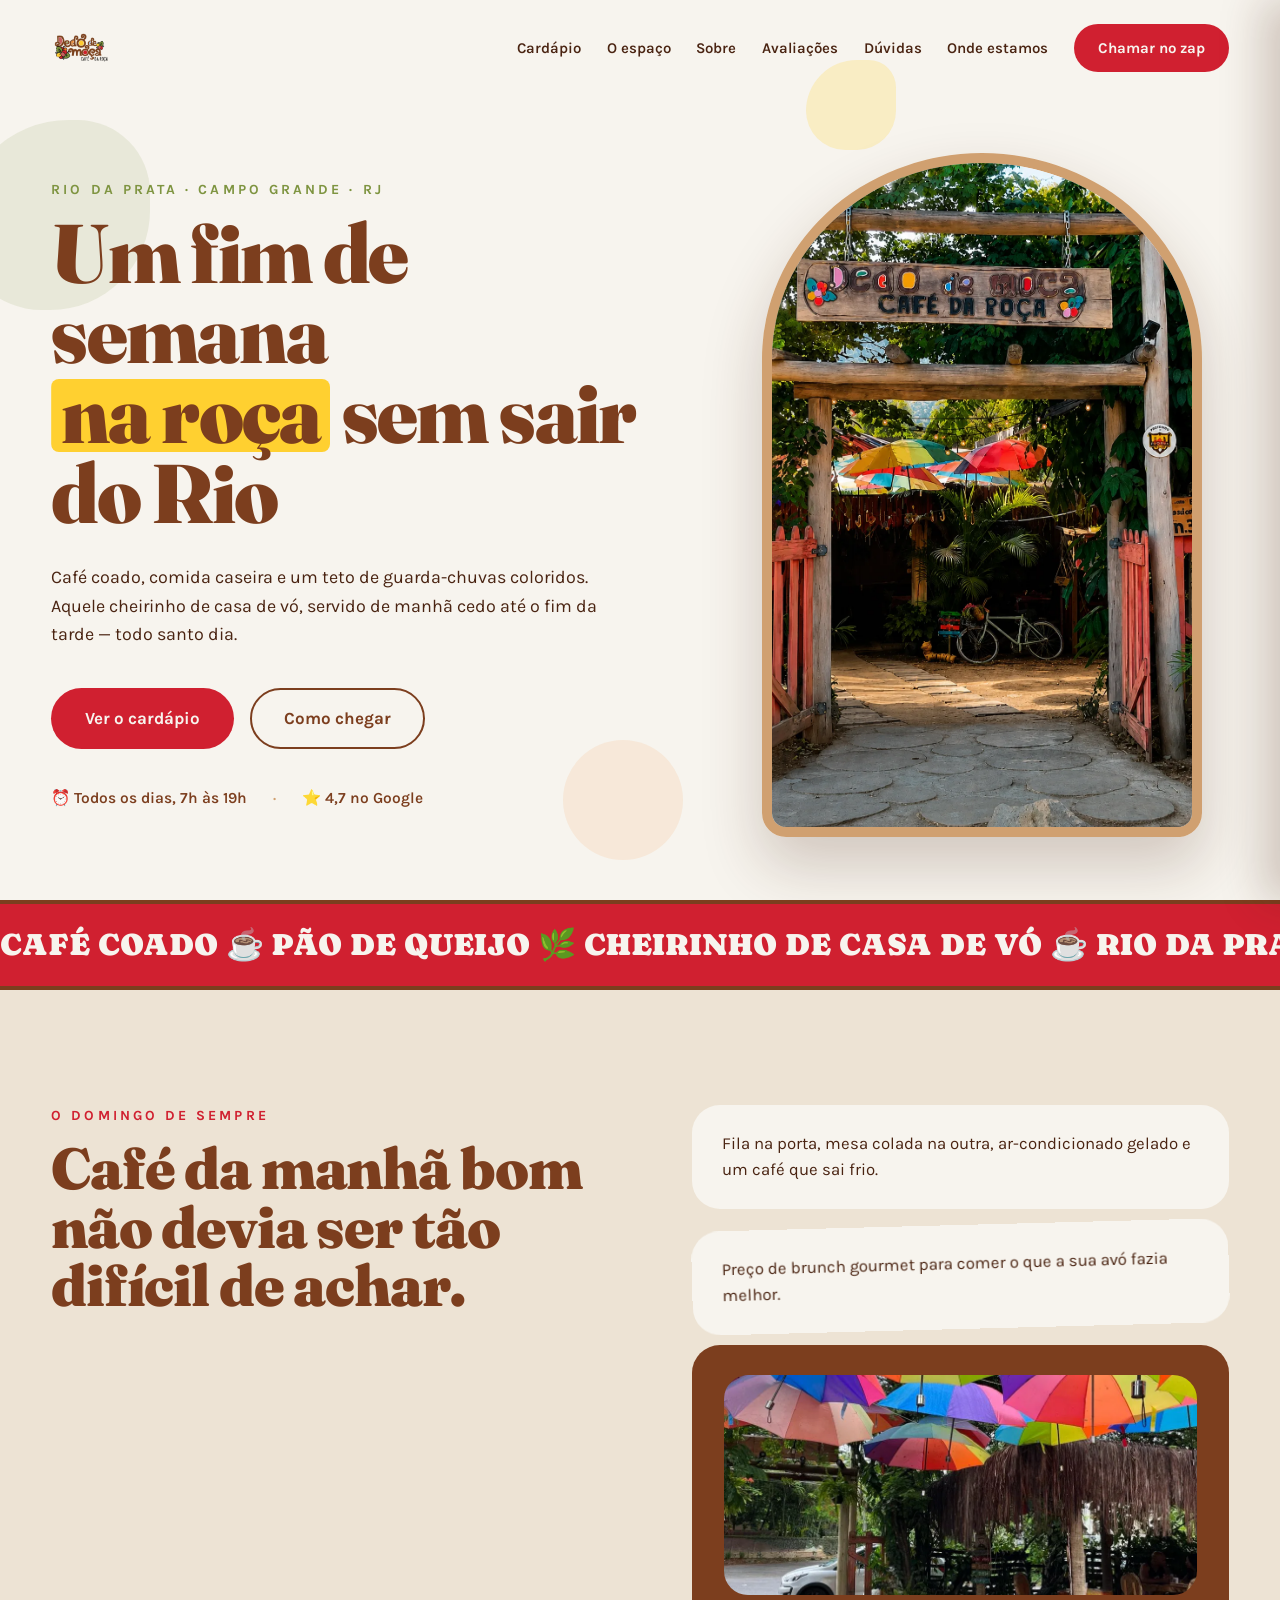
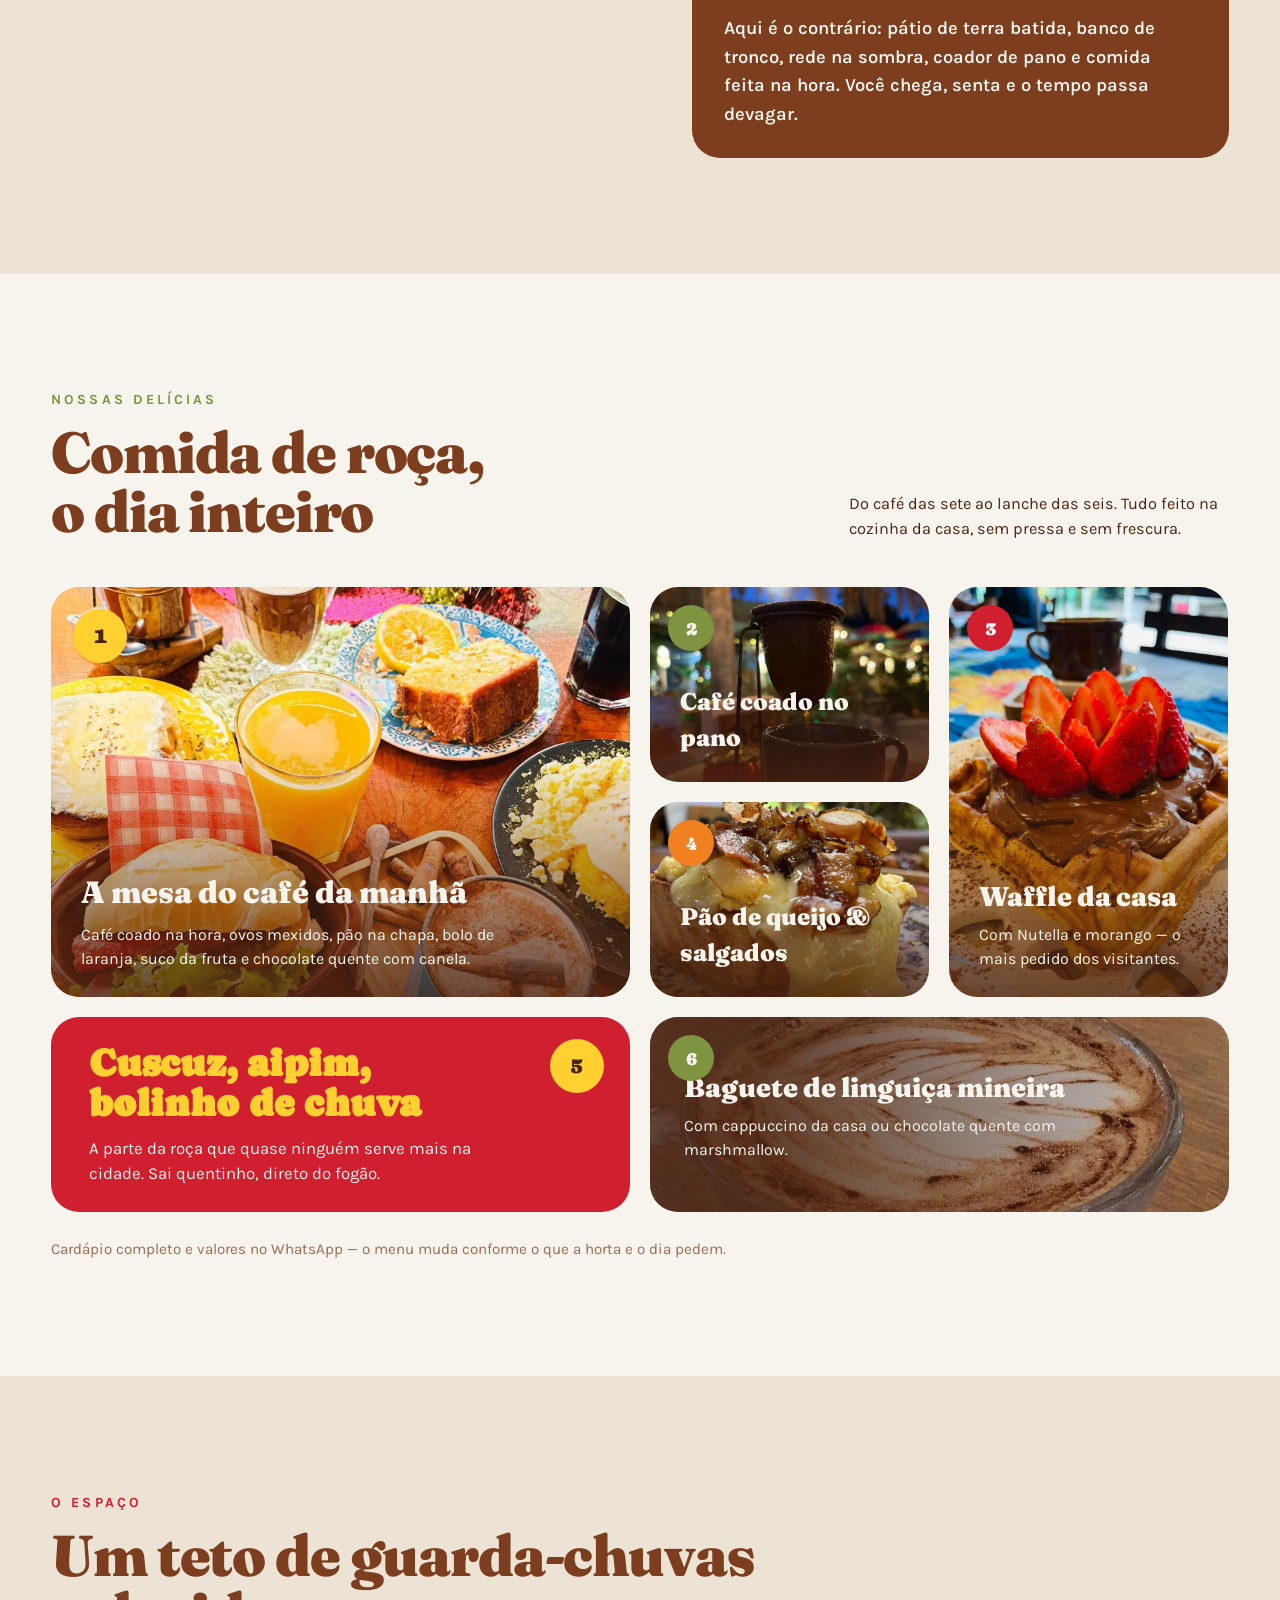
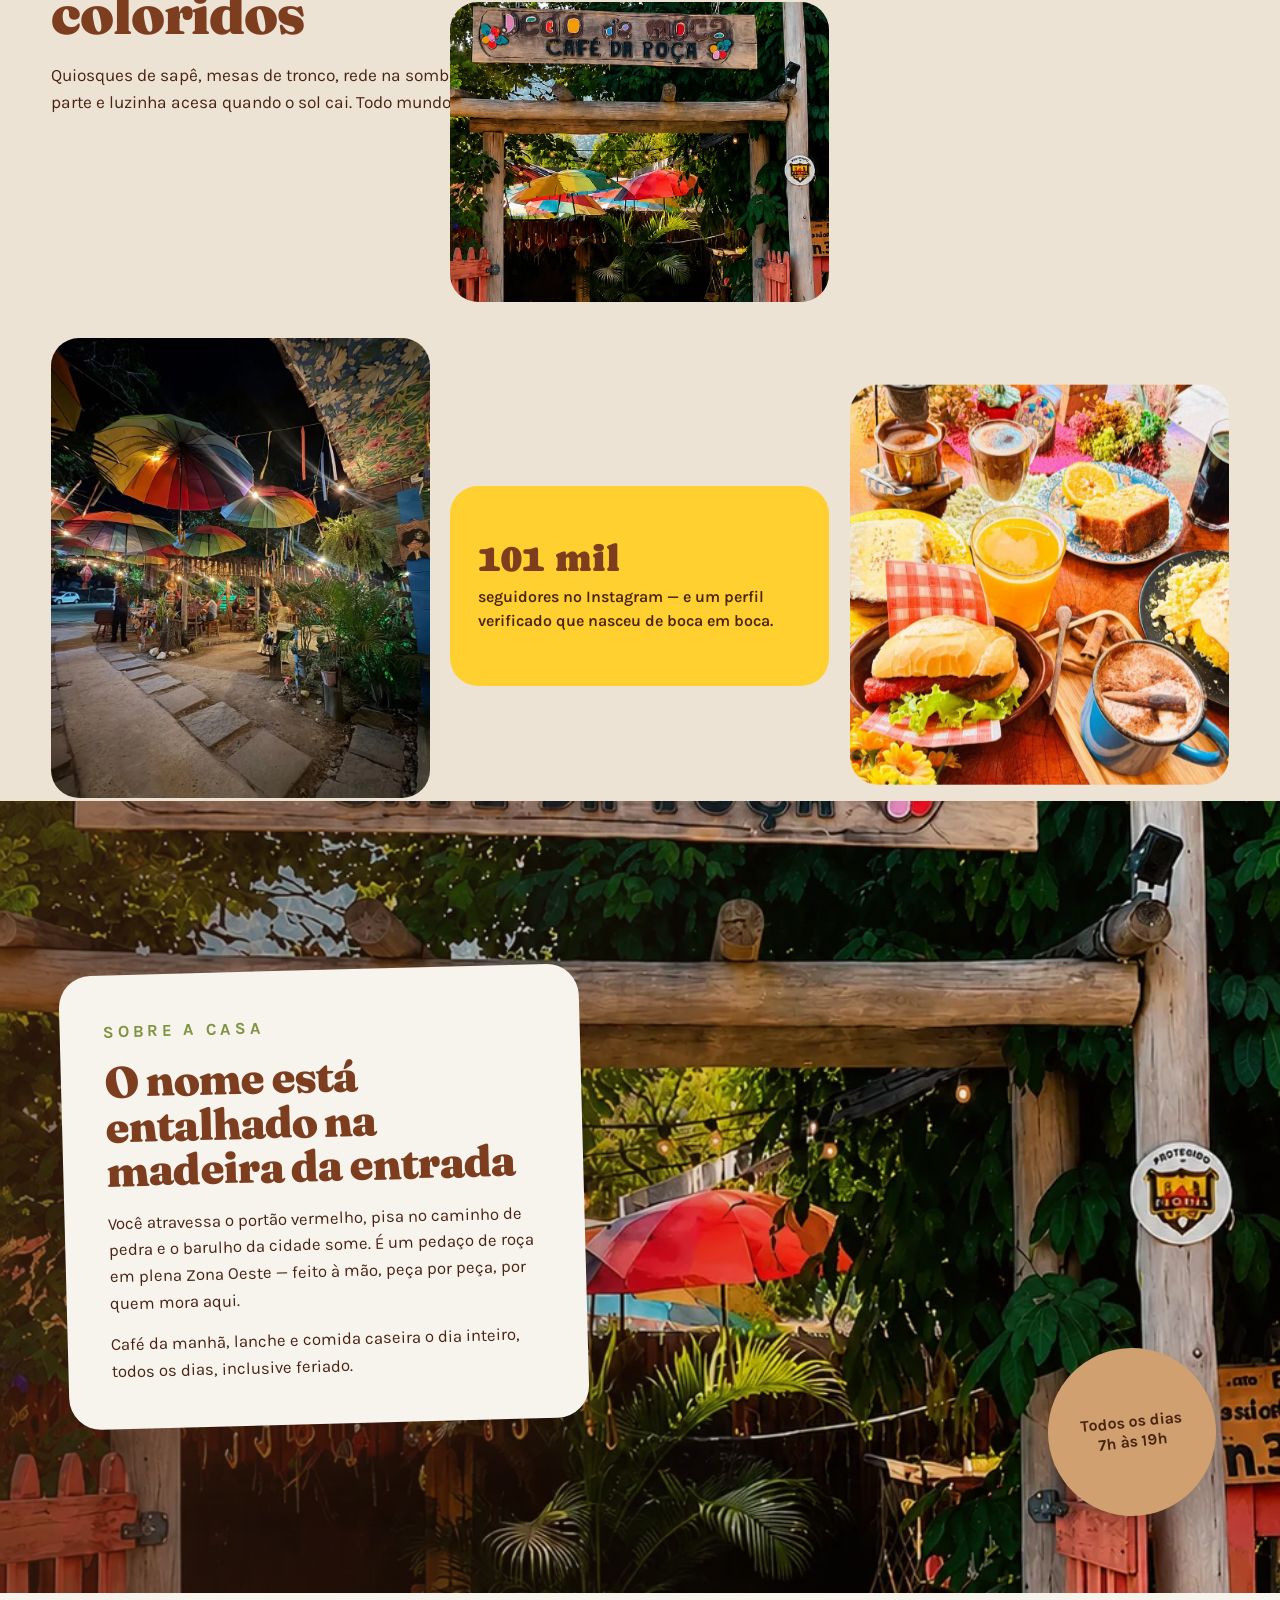
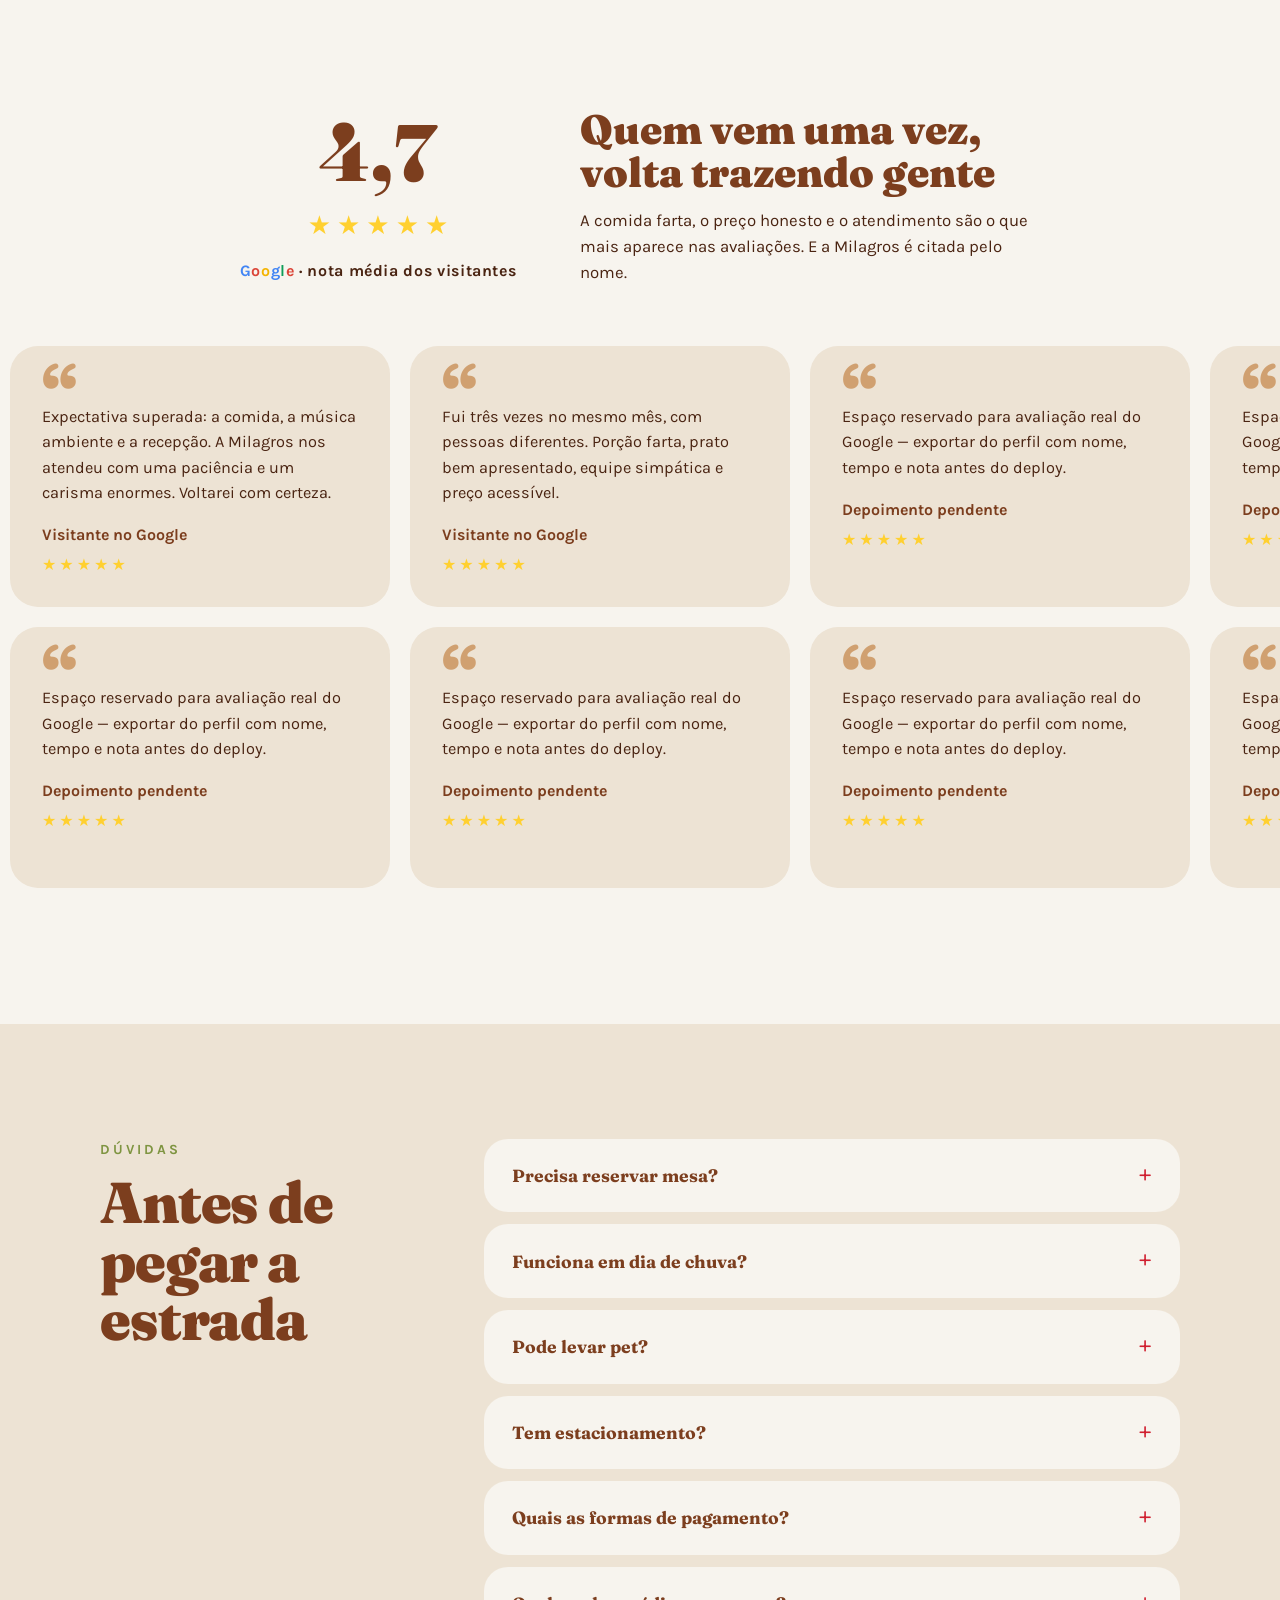
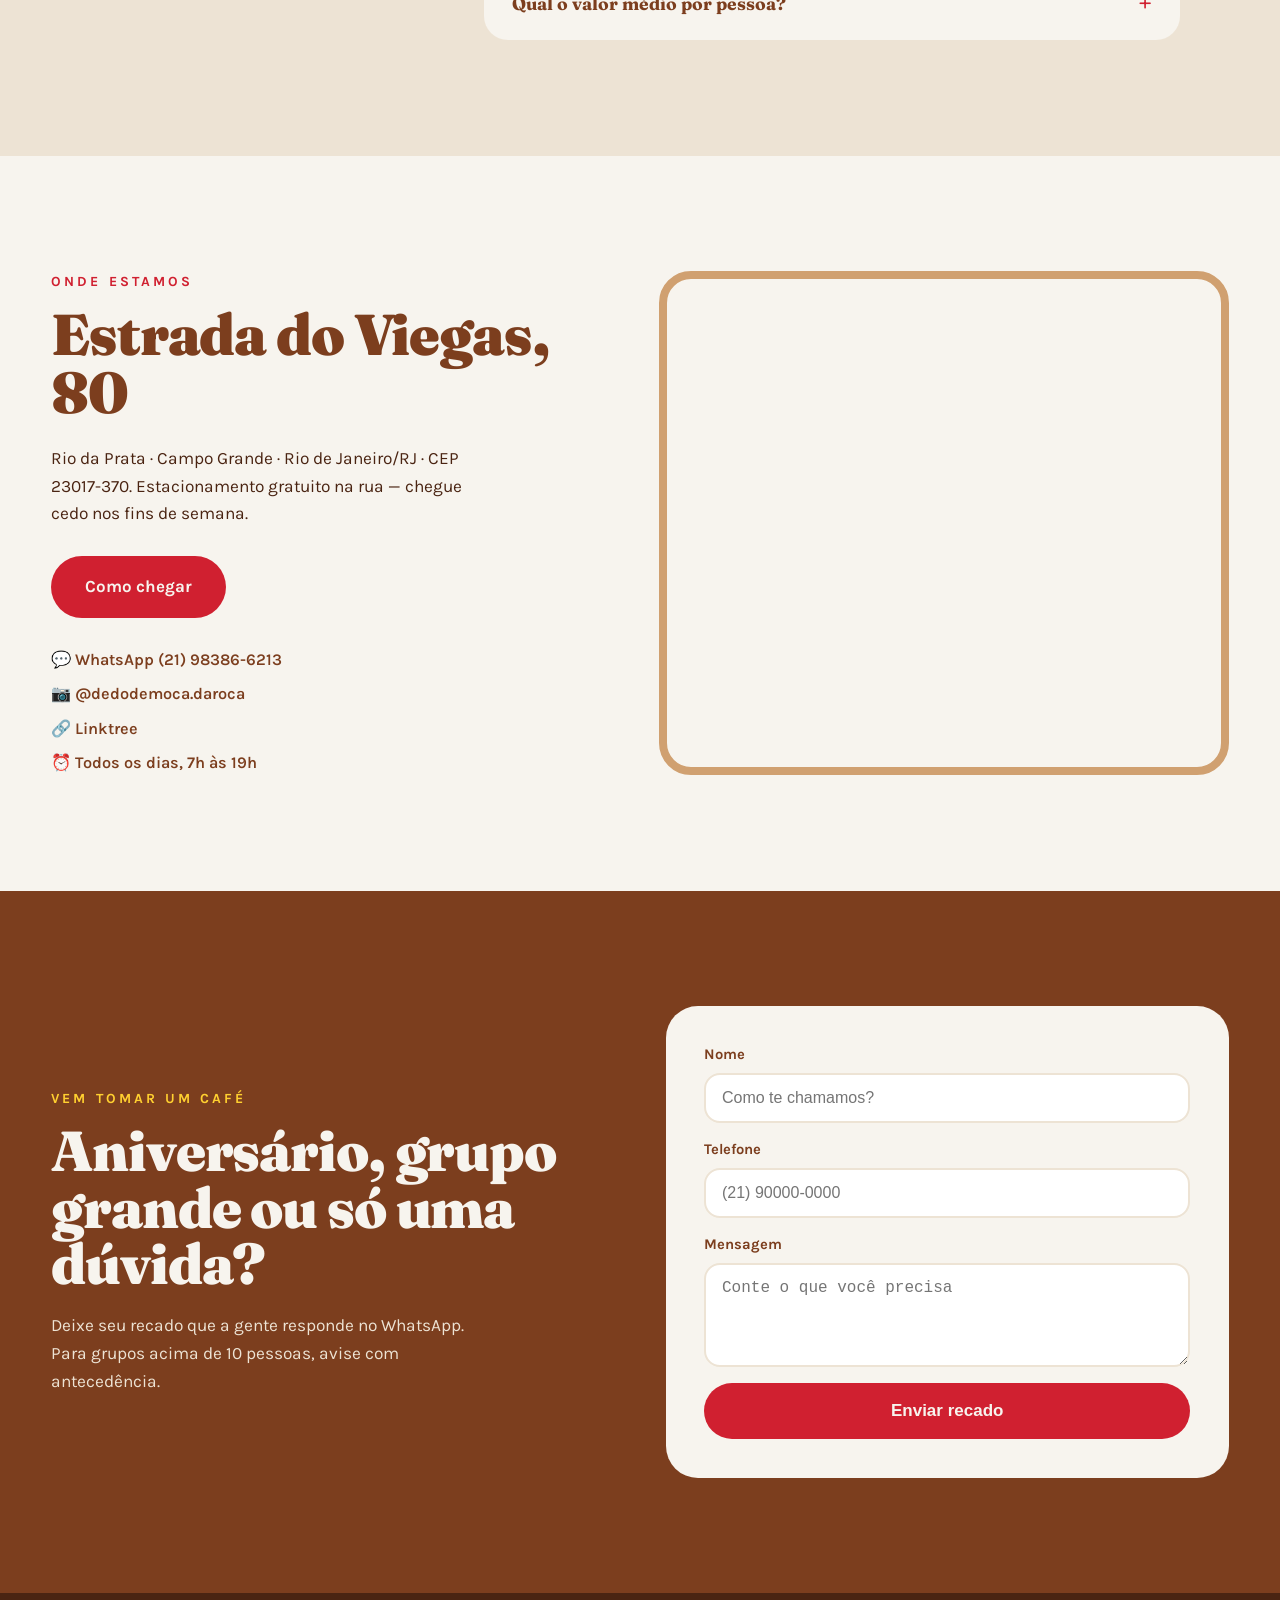
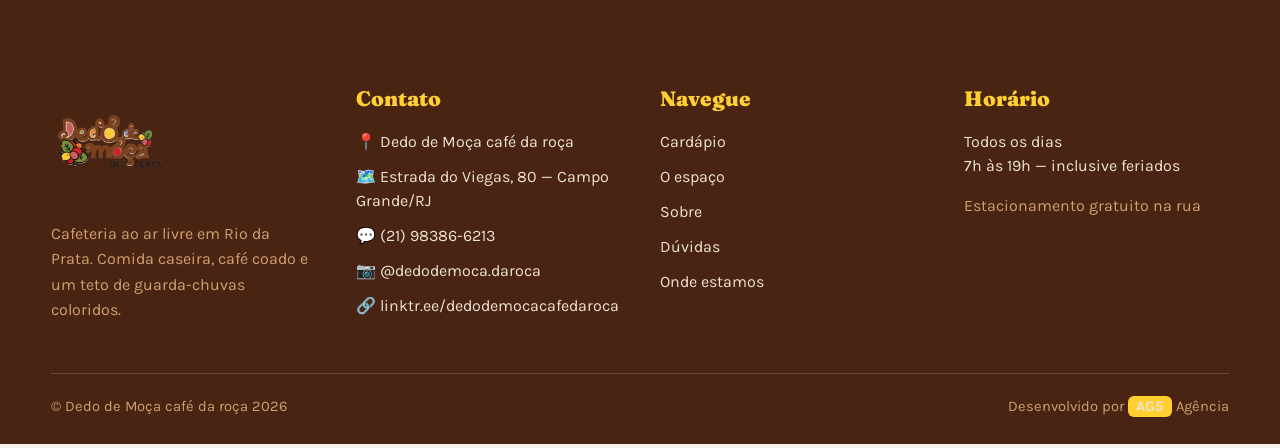
==== index.html @ dd312ced "Ajustar Hero, menu mobile, Dor e Solucao, Cardapio e corrigir nomes de assets - Hero: melhor aprovei" ====
<!DOCTYPE html>
<html lang="pt-BR">
<head>
<meta charset="utf-8" />
<meta name="viewport" content="width=device-width, initial-scale=1" />
<title>Dedo de Moça Café da Roça — Cafeteria ao ar livre em Campo Grande, RJ</title>
<meta name="description" content="Café coado, comida caseira e um teto de guarda-chuvas coloridos em Rio da Prata, Campo Grande/RJ. Todos os dias das 7h às 19h." />
<link rel="icon" href="assets/favicon-dedo-de-moca.ico" />
<link rel="preconnect" href="https://fonts.googleapis.com" />
<link rel="preconnect" href="https://fonts.gstatic.com" crossorigin />
<link href="https://fonts.googleapis.com/css2?family=Fraunces:opsz,wght@9..144,600;9..144,900&family=Karla:wght@400;600;700&family=Caprasimo&display=swap" rel="stylesheet" />
<link rel="stylesheet" href="style.css" />
</head>
<body>

<header class="nav" id="nav">
  <a class="nav__logo" href="#inicio"><img src="assets/logo-dedo-de-moca-desktop.webp" alt="Dedo de Moça Café da Roça" id="navLogo" /></a>
  <nav class="nav__right">
    <div class="nav__links" id="navLinks">
      <a href="#cardapio">Cardápio</a>
      <a href="#espaco">O espaço</a>
      <a href="#sobre">Sobre</a>
      <a href="#avaliacoes">Avaliações</a>
      <a href="#faq">Dúvidas</a>
      <a href="#localizacao">Onde estamos</a>
    </div>
    <a class="btn btn--primary btn--sm" href="https://wa.me/5521983866213" target="_blank" rel="noopener">Chamar no zap</a>
    <button class="burger" id="burger" type="button" aria-label="Abrir menu" aria-expanded="false" aria-controls="mobileMenu"><span></span></button>
  </nav>
</header>

<!-- HERO -->
<section class="hero" id="inicio">
  <span class="confete confete--1"></span>
  <span class="confete confete--2"></span>
  <span class="confete confete--3"></span>
  <div class="hero__inner">
    <div class="hero__text">
      <p class="kicker kicker--verde">Rio da Prata · Campo Grande · RJ</p>
      <h1 class="hero__title">
        <span class="line-wrap"><span class="line">Um fim de semana</span></span>
        <span class="line-wrap"><span class="line"><span class="mask-word"><span class="mask-word__bg"></span><span class="mask-word__txt">na roça</span></span> sem sair do Rio</span></span>
      </h1>
      <p class="hero__sub">Café coado, comida caseira e um teto de guarda-chuvas coloridos. Aquele cheirinho de casa de vó, servido de manhã cedo até o fim da tarde — todo santo dia.</p>
      <div class="hero__cta">
        <a class="btn btn--primary" href="#cardapio">Ver o cardápio</a>
        <a class="btn btn--ghost" href="https://www.google.com/maps/dir/?api=1&amp;destination=Estrada+do+Viegas,+80+-+Rio+da+Prata,+Campo+Grande+-+RJ,+23017-370" target="_blank" rel="noopener">Como chegar</a>
      </div>
      <div class="hero__facts">
        <span>⏰ Todos os dias, 7h às 19h</span><span class="dot">·</span><span>⭐ 4,7 no Google</span>
      </div>
    </div>
    <div class="hero__media-wrap">
      <div class="hero__media" id="heroMedia">
        <!-- Substituir pelo vídeo oficial quando disponível:
        <video src="assets/dedo-de-moca-tour-espaco-video-vertical.mp4" poster="assets/dedo-de-moca-portal-entrada-placa-madeira.webp" autoplay muted loop playsinline preload="metadata"></video> -->
        <img src="assets/dedo-de-moca-portal-entrada-placa-madeira.webp" alt="Portal de entrada do Dedo de Moça Café da Roça" />
      </div>
    </div>
  </div>
</section>

<!-- MARQUEE DE PALAVRAS -->
<div class="wordbar">
  <div class="wordbar__track">
    <span>CAFÉ COADO ☕ PÃO DE QUEIJO 🌿 CHEIRINHO DE CASA DE VÓ ☕ RIO DA PRATA 🌿 CAMPO GRANDE ☕ TODOS OS DIAS 7h–19h 🌿&nbsp;</span>
    <span>CAFÉ COADO ☕ PÃO DE QUEIJO 🌿 CHEIRINHO DE CASA DE VÓ ☕ RIO DA PRATA 🌿 CAMPO GRANDE ☕ TODOS OS DIAS 7h–19h 🌿&nbsp;</span>
  </div>
</div>

<!-- DOR E SOLUÇÃO -->
<section class="dor">
  <div class="dor__inner">
    <div class="dor__head">
      <p class="kicker kicker--vermelho">O domingo de sempre</p>
      <h2 class="h2" data-reveal>Café da manhã bom não devia ser tão difícil de achar.</h2>
    </div>
    <div class="dor__cards">
      <div class="dor__card" data-reveal>Fila na porta, mesa colada na outra, ar-condicionado gelado e um café que sai frio.</div>
      <div class="dor__card dor__card--tilt" data-reveal>Preço de brunch gourmet para comer o que a sua avó fazia melhor.</div>
      <div class="dor__card dor__card--solid" data-reveal>
        <img class="dor__img" src="assets/dedo-de-moca-guarda-chuvas-coloridos-rua.webp" alt="Pátio do Dedo de Moça Café da Roça com guarda-chuvas coloridos suspensos" width="600" height="220" loading="lazy" />
        Aqui é o contrário: pátio de terra batida, banco de tronco, rede na sombra, coador de pano e comida feita na hora. Você chega, senta e o tempo passa devagar.
      </div>
    </div>
  </div>
</section>

<!-- CARDÁPIO / BENTO -->
<section class="cardapio" id="cardapio">
  <div class="wrap">
    <div class="sec-head">
      <div>
        <p class="kicker kicker--verde">Nossas delícias</p>
        <h2 class="h2">Comida de roça,<br />o dia inteiro</h2>
      </div>
      <p class="sec-head__p">Do café das sete ao lanche das seis. Tudo feito na cozinha da casa, sem pressa e sem frescura.</p>
    </div>

    <div class="bento">
      <article class="bento__card bento__card--a" data-reveal>
        <img src="assets/dedo-de-moca-mesa-completa-cafe-da-manha.webp" alt="Mesa de café da manhã com café coado, bolo e pão" />
        <span class="scrim"></span>
        <span class="selo selo--amarelo" data-selo>1</span>
        <div class="bento__body">
          <h3>A mesa do café da manhã</h3>
          <p>Café coado na hora, ovos mexidos, pão na chapa, bolo de laranja, suco da fruta e chocolate quente com canela.</p>
        </div>
      </article>

      <article class="bento__card bento__card--b" data-reveal>
        <img src="assets/dedo-de-moca-cafe-coado-coador-pano-noite.webp" alt="Café coado tradicional em coador de pano" loading="lazy" />
        <span class="scrim"></span>
        <span class="selo selo--verde selo--sm" data-selo>2</span>
        <div class="bento__body"><h3 class="h3--sm">Café coado no pano</h3></div>
      </article>

      <article class="bento__card bento__card--c" data-reveal>
        <img src="assets/dedo-de-moca-waffle-nutella-morango.webp" alt="Waffle com Nutella e morango" loading="lazy" />
        <span class="scrim"></span>
        <span class="selo selo--vermelho selo--sm" data-selo>3</span>
        <div class="bento__body">
          <h3 class="h3--md">Waffle da casa</h3>
          <p>Com Nutella e morango — o mais pedido dos visitantes.</p>
        </div>
      </article>

      <article class="bento__card bento__card--d" data-reveal>
        <img src="assets/dedo-de-moca-pao-queijo-bacon-crocante-extra.webp" alt="Pão na chapa com queijo derretido e bacon crocante" loading="lazy" />
        <span class="scrim"></span>
        <span class="selo selo--laranja selo--sm" data-selo>4</span>
        <div class="bento__body"><h3 class="h3--sm">Pão de queijo &amp; salgados</h3></div>
      </article>

      <article class="bento__card bento__card--e" data-reveal>
        <span class="selo selo--amarelo selo--right" data-selo>5</span>
        <h3 class="display">Cuscuz, aipim,<br />bolinho de chuva</h3>
        <p>A parte da roça que quase ninguém serve mais na cidade. Sai quentinho, direto do fogão.</p>
      </article>

      <article class="bento__card bento__card--f" data-reveal>
        <img src="assets/dedo-de-moca-cappuccino-latte-art-folha.webp" alt="Cappuccino da casa com latte art" loading="lazy" />
        <span class="scrim scrim--side"></span>
        <span class="selo selo--verde selo--sm" data-selo>6</span>
        <div class="bento__body bento__body--side">
          <h3 class="h3--md">Baguete de linguiça mineira</h3>
          <p>Com cappuccino da casa ou chocolate quente com marshmallow.</p>
        </div>
      </article>
    </div>
    <p class="nota">Cardápio completo e valores no WhatsApp — o menu muda conforme o que a horta e o dia pedem.</p>
  </div>
</section>

<!-- ESPAÇO -->
<section class="espaco" id="espaco">
  <div class="wrap">
    <div class="espaco__head">
      <p class="kicker kicker--vermelho">O espaço</p>
      <h2 class="h2">Um teto de guarda-chuvas coloridos</h2>
      <p>Quiosques de sapê, mesas de tronco, rede na sombra, chita por toda parte e luzinha acesa quando o sol cai. Todo mundo sai daqui com foto.</p>
    </div>
    <div class="espaco__grid">
      <figure class="espaco__fig espaco__fig--tall" data-reveal data-parallax="0.06">
        <img src="assets/dedo-de-moca-guarda-chuvas-coloridos-noite.webp" alt="Pátio à noite sob guarda-chuvas coloridos" loading="lazy" />
      </figure>
      <div class="espaco__col">
        <figure class="espaco__fig espaco__fig--short" data-reveal data-parallax="-0.05">
          <img src="assets/dedo-de-moca-portal-entrada-placa-madeira.webp" alt="Portal de madeira na entrada" loading="lazy" />
        </figure>
        <div class="espaco__stat" data-reveal>
          <p class="display">101 mil</p>
          <p>seguidores no Instagram — e um perfil verificado que nasceu de boca em boca.</p>
        </div>
      </div>
      <figure class="espaco__fig espaco__fig--mid" data-reveal data-parallax="0.08">
        <img src="assets/dedo-de-moca-mesa-completa-cafe-da-manha.webp" alt="Mesa posta com café e comidas" loading="lazy" />
      </figure>
    </div>
  </div>
</section>

<!-- SOBRE -->
<section class="sobre" id="sobre">
  <img class="sobre__foto" id="sobreFoto" src="assets/dedo-de-moca-portal-entrada-placa-madeira.webp" alt="Placa entalhada Dedo de Moça Café da Roça no portal de entrada" loading="lazy" />
  <span class="sobre__scrim"></span>
  <div class="sobre__card" id="sobreCard">
    <p class="kicker kicker--verde">Sobre a casa</p>
    <h2>O nome está entalhado na madeira da entrada</h2>
    <p>Você atravessa o portão vermelho, pisa no caminho de pedra e o barulho da cidade some. É um pedaço de roça em plena Zona Oeste — feito à mão, peça por peça, por quem mora aqui.</p>
    <p>Café da manhã, lanche e comida caseira o dia inteiro, todos os dias, inclusive feriado.</p>
  </div>
  <div class="sobre__selo">Todos os dias<br />7h às 19h</div>
</section>

<!-- AVALIAÇÕES GOOGLE -->
<section class="google" id="avaliacoes">
  <div class="google__inner" id="googleBloco">
    <div class="google__nota">
      <div class="nota-num" id="notaNum">0,0</div>
      <div class="estrelas">
        <span data-star>★</span><span data-star>★</span><span data-star>★</span><span data-star>★</span><span data-star>★</span>
      </div>
      <p class="google__label">
        <span style="color:#4285F4">G</span><span style="color:#DB4437">o</span><span style="color:#F4B400">o</span><span style="color:#4285F4">g</span><span style="color:#0F9D58">l</span><span style="color:#DB4437">e</span> · nota média dos visitantes
      </p>
    </div>
    <div class="google__txt">
      <h2>Quem vem uma vez, volta trazendo gente</h2>
      <p>A comida farta, o preço honesto e o atendimento são o que mais aparece nas avaliações. E a Milagros é citada pelo nome.</p>
    </div>
  </div>
</section>

<!-- DEPOIMENTOS -->
<section class="depo" id="depoimentos">
  <div class="depo__row depo__row--1" id="depoRow1"></div>
  <div class="depo__row depo__row--2" id="depoRow2"></div>
</section>

<!-- FAQ -->
<section class="faq" id="faq">
  <div class="faq__inner">
    <div class="faq__head">
      <p class="kicker kicker--verde">Dúvidas</p>
      <h2 class="h2">Antes de pegar a estrada</h2>
    </div>
    <div class="faq__list" id="faqList"></div>
  </div>
</section>

<!-- LOCALIZAÇÃO -->
<section class="local" id="localizacao">
  <div class="local__grid">
    <div>
      <p class="kicker kicker--vermelho">Onde estamos</p>
      <h2 class="h2">Estrada do Viegas, 80</h2>
      <p class="local__p">Rio da Prata · Campo Grande · Rio de Janeiro/RJ · CEP 23017-370. Estacionamento gratuito na rua — chegue cedo nos fins de semana.</p>
      <a class="btn btn--primary" href="https://www.google.com/maps/dir/?api=1&amp;destination=Estrada+do+Viegas,+80+-+Rio+da+Prata,+Campo+Grande+-+RJ,+23017-370" target="_blank" rel="noopener">Como chegar</a>
      <div class="local__contatos">
        <a href="https://wa.me/5521983866213" target="_blank" rel="noopener">💬 WhatsApp (21) 98386-6213</a>
        <a href="https://www.instagram.com/dedodemoca.daroca/" target="_blank" rel="noopener">📷 @dedodemoca.daroca</a>
        <a href="https://linktr.ee/dedodemocacafedaroca" target="_blank" rel="noopener">🔗 Linktree</a>
        <span>⏰ Todos os dias, 7h às 19h</span>
      </div>
    </div>
    <div class="local__mapa">
      <iframe title="Mapa Dedo de Moça Café da Roça" src="https://www.google.com/maps?q=Estrada+do+Viegas,+80+-+Rio+da+Prata,+Campo+Grande+-+RJ,+23017-370&amp;output=embed" loading="lazy"></iframe>
    </div>
  </div>
</section>

<!-- CTA + FORM -->
<section class="cta" id="contato">
  <div class="cta__grid">
    <div>
      <p class="kicker kicker--amarelo">Vem tomar um café</p>
      <h2>Aniversário, grupo grande ou só uma dúvida?</h2>
      <p class="cta__p">Deixe seu recado que a gente responde no WhatsApp. Para grupos acima de 10 pessoas, avise com antecedência.</p>
    </div>
    <form class="form" id="form" novalidate>
      <label>Nome
        <input type="text" name="nome" id="nome" placeholder="Como te chamamos?" />
      </label>
      <span class="erro" id="erroNome"></span>
      <label>Telefone
        <input type="tel" name="telefone" id="telefone" placeholder="(21) 90000-0000" inputmode="numeric" />
      </label>
      <span class="erro" id="erroTelefone"></span>
      <label>Mensagem
        <textarea name="mensagem" id="mensagem" rows="4" placeholder="Conte o que você precisa"></textarea>
      </label>
      <span class="erro" id="erroMensagem"></span>
      <button class="btn btn--primary" type="submit">Enviar recado</button>
      <p class="sucesso" id="sucesso">Recebemos! Respondemos pelo WhatsApp em breve. ☕</p>
    </form>
  </div>
</section>

<footer class="rodape">
  <div class="rodape__grid">
    <div>
      <img class="rodape__logo" src="assets/logo-dedo-de-moca-desktop.webp" alt="Dedo de Moça Café da Roça" />
      <p class="rodape__sobre">Cafeteria ao ar livre em Rio da Prata. Comida caseira, café coado e um teto de guarda-chuvas coloridos.</p>
    </div>
    <div>
      <p class="rodape__tit">Contato</p>
      <div class="rodape__links">
        <!-- TODO: substituir "#" pela URL direta do perfil no Google Business -->
        <a href="#">📍 Dedo de Moça café da roça</a>
        <a href="https://www.google.com/maps/dir/?api=1&amp;destination=Estrada+do+Viegas,+80+-+Rio+da+Prata,+Campo+Grande+-+RJ,+23017-370" target="_blank" rel="noopener">🗺️ Estrada do Viegas, 80 — Campo Grande/RJ</a>
        <a href="https://wa.me/5521983866213" target="_blank" rel="noopener">💬 (21) 98386-6213</a>
        <a href="https://www.instagram.com/dedodemoca.daroca/" target="_blank" rel="noopener">📷 @dedodemoca.daroca</a>
        <a href="https://linktr.ee/dedodemocacafedaroca" target="_blank" rel="noopener">🔗 linktr.ee/dedodemocacafedaroca</a>
      </div>
    </div>
    <div>
      <p class="rodape__tit">Navegue</p>
      <div class="rodape__links">
        <a href="#cardapio">Cardápio</a>
        <a href="#espaco">O espaço</a>
        <a href="#sobre">Sobre</a>
        <a href="#faq">Dúvidas</a>
        <a href="#localizacao">Onde estamos</a>
      </div>
    </div>
    <div>
      <p class="rodape__tit">Horário</p>
      <p>Todos os dias<br />7h às 19h — inclusive feriados</p>
      <p class="rodape__obs">Estacionamento gratuito na rua</p>
    </div>
  </div>
  <div class="creditos">
    <span>© Dedo de Moça café da roça 2026</span>
    <span>Desenvolvido por <a class="ag5" href="https://www.ag5agencia.com.br" target="_blank" rel="noopener">AG5</a> Agência</span>
  </div>
</footer>

<div class="drawer-overlay" id="drawerOverlay"></div>
<div class="drawer" id="mobileMenu" role="dialog" aria-modal="true" aria-label="Menu de navegação">
  <div class="drawer__head">
    <img class="drawer__logo" src="assets/logo-dedo-de-moca-desktop.webp" alt="Dedo de Moça Café da Roça" />
    <button class="drawer__close" id="drawerClose" type="button" aria-label="Fechar menu"><span></span><span></span></button>
  </div>
  <nav class="drawer__links">
    <a href="#cardapio">Cardápio</a>
    <a href="#espaco">O espaço</a>
    <a href="#sobre">Sobre</a>
    <a href="#avaliacoes">Avaliações</a>
    <a href="#faq">Dúvidas</a>
    <a href="#localizacao">Onde estamos</a>
  </nav>
  <a class="btn btn--primary drawer__cta" href="https://wa.me/5521983866213" target="_blank" rel="noopener">Chamar no zap</a>
</div>

<script src="script.js"></script>
</body>
</html>
---- style.css ----
/* ============================================================
   Dedo de Moça Café da Roça — Roça Editorial Colorida
   AG5 Agência · 2026
   ============================================================ */

:root{
  --marrom-cacau:#7C3E1E;
  --marrom-escuro:#4A2412;
  --caramelo:#D0A070;
  --amarelo-milho:#FFD030;
  --vermelho-cereja:#D02030;
  --verde-folha:#7E9440;
  --laranja-terra:#F08020;
  --creme:#F7F4EE;
  --areia:#EDE3D4;

  --font-tit:"Fraunces",Georgia,serif;
  --font-corpo:"Karla",system-ui,-apple-system,sans-serif;
  --font-display:"Caprasimo",Georgia,serif;

  --sec-y:clamp(70px,9vw,130px);
  --sec-x:clamp(20px,4vw,56px);
  --r-lg:32px;
  --r-md:28px;
  --r-sm:24px;
  --ease-out-quint:cubic-bezier(.22,1,.36,1);
  --ease-inout:cubic-bezier(.76,0,.24,1);
  --ease-back:cubic-bezier(.34,1.56,.64,1);
}

*,*::before,*::after{box-sizing:border-box}
html{scroll-behavior:smooth}
body{
  margin:0;background:var(--creme);color:var(--marrom-escuro);
  font-family:var(--font-corpo);font-size:16px;line-height:1.5;
  -webkit-font-smoothing:antialiased;overflow-x:hidden;
}
body.no-scroll{overflow:hidden}
img{max-width:100%;display:block}
a{color:var(--marrom-cacau);text-decoration:none;transition:color .2s ease}
a:hover{color:var(--vermelho-cereja)}
.wrap{max-width:1280px;margin:0 auto}

/* ---------- tipografia utilitária ---------- */
.kicker{margin:0 0 14px;font-size:14px;font-weight:700;letter-spacing:.22em;text-transform:uppercase}
.kicker--verde{color:var(--verde-folha)}
.kicker--vermelho{color:var(--vermelho-cereja)}
.kicker--amarelo{color:var(--amarelo-milho)}
.h2{font-family:var(--font-tit);font-weight:900;font-size:clamp(2.3rem,4.5vw,4.2rem);line-height:1.02;letter-spacing:-.02em;color:var(--marrom-cacau);margin:0;text-wrap:pretty}
.display{font-family:var(--font-display)}
.nota{margin:26px 0 0;font-size:.95rem;color:var(--marrom-cacau);opacity:.75}

/* ---------- botões ---------- */
.btn{display:inline-block;border:none;cursor:pointer;font-weight:700;font-size:17px;
  padding:18px 34px;border-radius:999px;transition:background .26s ease-out,transform .26s ease-out,box-shadow .26s ease-out,color .26s ease-out}
.btn--sm{padding:13px 24px;font-size:15px}
.btn--primary{background:var(--vermelho-cereja);color:var(--creme)}
.btn--primary:hover{background:var(--marrom-cacau);color:var(--creme);transform:translateY(-3px);box-shadow:0 10px 22px rgba(208,32,48,.28)}
.btn--ghost{background:transparent;color:var(--marrom-cacau);border:2px solid var(--marrom-cacau);padding:16px 32px}
.btn--ghost:hover{background:var(--marrom-cacau);color:var(--creme);transform:translateY(-3px)}

/* ---------- navbar ---------- */
.nav{position:fixed;inset:0 0 auto;z-index:90;height:96px;display:flex;align-items:center;
  justify-content:space-between;padding:0 var(--sec-x);background:transparent;
  transition:height .32s ease-out,background .32s ease-out,box-shadow .32s ease-out}
.nav.is-scrolled{height:68px;background:rgba(247,244,238,.94);backdrop-filter:blur(12px);box-shadow:0 4px 24px rgba(74,36,18,.10)}
.nav__logo img{height:62px;width:auto;transition:height .32s ease-out}
.nav.is-scrolled .nav__logo img{height:44px}
.nav__right,.nav__links{display:flex;align-items:center;gap:clamp(14px,2vw,30px)}
.nav__links a{font-size:15px;font-weight:600;color:var(--marrom-escuro)}
.nav__links a:hover{color:var(--vermelho-cereja)}
.burger{display:none;width:46px;height:46px;border-radius:14px;border:2px solid var(--marrom-cacau);
  background:var(--creme);box-shadow:0 2px 10px rgba(74,36,18,.14);cursor:pointer;padding:0;place-items:center}
.burger span{display:block;width:20px;height:2px;background:var(--marrom-cacau);box-shadow:0 -6px 0 var(--marrom-cacau),0 6px 0 var(--marrom-cacau)}
.drawer-overlay{position:fixed;inset:0;z-index:9998;background:rgba(74,36,18,.55);opacity:0;pointer-events:none;
  transition:opacity .32s var(--ease-inout)}
.drawer-overlay.is-open{opacity:1;pointer-events:auto}
.drawer{position:fixed;z-index:9999;top:0;right:0;bottom:0;width:min(360px,84vw);display:flex;flex-direction:column;
  background:var(--creme);box-shadow:-18px 0 40px rgba(74,36,18,.22);
  transform:translateX(100%);transition:transform .38s var(--ease-inout);padding:26px 0 34px}
.drawer.is-open{transform:translateX(0)}
.drawer__head{display:flex;align-items:center;justify-content:space-between;padding:0 24px 22px;border-bottom:1px solid var(--areia)}
.drawer__logo{height:48px;width:auto}
.drawer__close{width:44px;height:44px;border-radius:14px;border:2px solid var(--marrom-cacau);background:transparent;
  cursor:pointer;padding:0;display:grid;place-items:center;position:relative;flex:0 0 auto}
.drawer__close span{position:absolute;width:20px;height:2px;background:var(--marrom-cacau)}
.drawer__close span:first-child{transform:rotate(45deg)}
.drawer__close span:last-child{transform:rotate(-45deg)}
.drawer__links{display:flex;flex-direction:column;padding:8px 0;overflow-y:auto}
.drawer__links a{padding:18px 24px;font-weight:700;font-size:1.1rem;color:var(--marrom-escuro);opacity:.82;
  border-bottom:1px solid var(--areia);transition:opacity .2s ease,color .2s ease}
.drawer__links a:hover{opacity:1;color:var(--vermelho-cereja)}
.drawer__cta{margin:22px 24px 0;text-align:center}

/* ---------- hero ---------- */
.hero{position:relative;background:var(--creme);padding:150px var(--sec-x) 60px;min-height:min(100vh,900px);display:flex;align-items:center;overflow:hidden}
.hero__inner{position:relative;display:flex;gap:clamp(24px,4vw,64px);align-items:center;max-width:1440px;width:100%;margin:0 auto;flex-wrap:wrap}
.hero__text{flex:1 1 540px;min-width:300px}
.hero__title{font-family:var(--font-tit);font-weight:900;font-size:clamp(3rem,6.5vw,6.5rem);
  line-height:.96;letter-spacing:-.02em;color:var(--marrom-cacau);margin:0}
.line-wrap{display:block;overflow:hidden}
.line{display:block;transform:translateY(110%);clip-path:inset(0 0 100% 0);
  transition:transform .8s var(--ease-out-quint),clip-path .8s var(--ease-out-quint)}
.is-in .line{transform:translateY(0);clip-path:inset(0 0 0 0)}
.line-wrap:nth-child(2) .line{transition-delay:.12s}
.mask-word{position:relative;display:inline-block;padding:0 .12em}
.mask-word__bg{position:absolute;inset:.06em 0 .02em;background:var(--amarelo-milho);border-radius:8px;
  transform:scaleX(0);transform-origin:left center;z-index:0;transition:transform .9s var(--ease-inout) .25s}
.is-in .mask-word__bg{transform:scaleX(1)}
.mask-word__txt{position:relative;z-index:1}
.hero__sub{font-size:clamp(1.1rem,1.4vw,1.35rem);line-height:1.6;max-width:580px;margin:30px 0 0;text-wrap:pretty}
.hero__cta{display:flex;gap:16px;flex-wrap:wrap;margin-top:38px}
.hero__facts{display:flex;gap:26px;flex-wrap:wrap;margin-top:38px;font-size:15.5px;font-weight:600;color:var(--marrom-cacau)}
.hero__facts .dot{color:var(--caramelo)}
.hero__media-wrap{flex:0 1 42%;min-width:280px;display:flex;justify-content:center}
.hero__media{position:relative;width:min(440px,100%);aspect-ratio:9/14;border:10px solid var(--caramelo);
  border-radius:50% 50% 24px 24px/30% 30% 24px 24px;overflow:hidden;box-shadow:0 28px 60px rgba(74,36,18,.22);
  transform:scale(.92);opacity:0;will-change:transform,opacity;
  transition:transform 1.1s cubic-bezier(.16,1,.3,1) .4s,opacity 1.1s cubic-bezier(.16,1,.3,1) .4s}
.hero__media.is-in{transform:scale(1);opacity:1}
.hero__media img,.hero__media video{width:100%;height:100%;object-fit:cover}
.confete{position:absolute;display:block;animation:flutuar 6s ease-in-out infinite}
.confete--1{top:120px;left:-40px;width:190px;height:190px;border-radius:60% 40% 55% 45%;background:var(--verde-folha);opacity:.12}
.confete--2{bottom:40px;left:44%;width:120px;height:120px;border-radius:50%;background:var(--laranja-terra);opacity:.1;animation-duration:7s;animation-delay:1.2s}
.confete--3{top:60px;right:30%;width:90px;height:90px;border-radius:65% 35% 50% 50%;background:var(--amarelo-milho);opacity:.22;animation-duration:8s;animation-delay:.6s}
@keyframes flutuar{0%,100%{transform:translateY(0)}50%{transform:translateY(-14px)}}

/* ---------- barra de palavras ---------- */
.wordbar{background:var(--vermelho-cereja);overflow:hidden;padding:18px 0;border-top:4px solid var(--marrom-cacau);border-bottom:4px solid var(--marrom-cacau)}
.wordbar__track{display:flex;width:max-content;animation:desliza-esq 26s linear infinite}
.wordbar__track span{font-family:var(--font-display);font-size:clamp(1.4rem,2.4vw,2.1rem);color:var(--creme);white-space:nowrap;padding-right:28px}
@keyframes desliza-esq{from{transform:translateX(0)}to{transform:translateX(-50%)}}
@keyframes desliza-dir{from{transform:translateX(-50%)}to{transform:translateX(0)}}

/* ---------- dor e solução ---------- */
.dor{background:var(--areia);padding:var(--sec-y) var(--sec-x)}
.dor__inner{max-width:1180px;margin:0 auto;display:flex;gap:clamp(30px,5vw,80px);flex-wrap:wrap;align-items:flex-start}
.dor__head{flex:1 1 420px}
.dor__cards{flex:1 1 380px;display:flex;flex-direction:column;gap:16px}
.dor__card{background:var(--creme);border-radius:var(--r-md);padding:26px 30px;font-size:1.05rem;line-height:1.55}
.dor__card--tilt{transform:rotate(-1.5deg)}
.dor__card--solid{background:var(--marrom-cacau);color:var(--creme);padding:30px 32px;font-size:1.15rem;font-weight:600}
.dor__img{width:100%;height:220px;object-fit:cover;border-radius:calc(var(--r-md) - 4px);margin-bottom:1.2rem}

/* ---------- cardápio / bento ---------- */
.cardapio{background:var(--creme);padding:var(--sec-y) var(--sec-x)}
.sec-head{display:flex;justify-content:space-between;align-items:flex-end;gap:30px;flex-wrap:wrap;margin-bottom:46px}
.sec-head__p{max-width:380px;font-size:1.02rem;line-height:1.55;margin:0}
.bento{display:grid;grid-template-columns:repeat(12,1fr);grid-auto-rows:195px;gap:20px}
.bento__card{position:relative;border-radius:var(--r-md);overflow:hidden;background:var(--areia)}
.bento__card img{position:absolute;inset:0;width:100%;height:100%;object-fit:cover;transition:transform .6s var(--ease-out-quint)}
.bento__card:hover img{transform:scale(1.05)}
.scrim{position:absolute;inset:0;background:linear-gradient(to top,rgba(74,36,18,.82) 0%,rgba(74,36,18,0) 60%)}
.scrim--side{background:linear-gradient(to right,rgba(74,36,18,.85) 20%,rgba(74,36,18,.15) 100%)}
.bento__body{position:absolute;left:30px;right:30px;bottom:26px;color:var(--creme)}
.bento__body h3{font-family:var(--font-tit);font-weight:900;font-size:clamp(1.7rem,2.4vw,2.4rem);margin:0 0 8px}
.bento__body h3.h3--sm{font-size:1.5rem;margin:0}
.bento__body h3.h3--md{font-size:1.7rem;margin:0 0 6px}
.bento__body p{margin:0;font-size:1rem;line-height:1.5;max-width:460px}
.bento__body--side{position:relative;left:auto;right:auto;bottom:auto;padding:0 34px;align-self:center}
.selo{position:absolute;top:22px;left:22px;width:54px;height:54px;border-radius:50%;display:grid;place-items:center;
  font-family:var(--font-display);font-size:1.4rem;z-index:2;transform:rotate(-18deg) scale(0);
  transition:transform .5s var(--ease-back) .2s}
.selo--sm{width:46px;height:46px;font-size:1.2rem;top:18px;left:18px}
.selo--right{left:auto;right:26px}
.selo--amarelo{background:var(--amarelo-milho);color:var(--marrom-escuro)}
.selo--verde{background:var(--verde-folha);color:var(--creme)}
.selo--vermelho{background:var(--vermelho-cereja);color:var(--creme)}
.selo--laranja{background:var(--laranja-terra);color:var(--creme)}
.is-in .selo{transform:rotate(0) scale(1)}
.bento__card--a{grid-column:span 6;grid-row:span 2}
.bento__card--b{grid-column:span 3}
.bento__card--c{grid-column:span 3;grid-row:span 2}
.bento__card--d{grid-column:span 3}
.bento__card--e{grid-column:span 6;background:var(--vermelho-cereja);padding:34px 38px;display:flex;flex-direction:column;justify-content:center}
.bento__card--e h3{font-family:var(--font-display);font-size:clamp(1.8rem,3vw,2.7rem);color:var(--amarelo-milho);margin:0 0 12px;line-height:1.05}
.bento__card--e p{margin:0;color:var(--creme);font-size:1.05rem;line-height:1.5;max-width:420px}
.bento__card--f{grid-column:span 6;display:flex;align-items:center}

/* ---------- espaço ---------- */
.espaco{background:var(--areia);padding:var(--sec-y) var(--sec-x);overflow:hidden}
.espaco__head{max-width:720px;margin-bottom:50px}
.espaco__head p:last-child{font-size:1.08rem;line-height:1.55;margin:18px 0 0;max-width:560px}
.espaco__grid{display:grid;grid-template-columns:repeat(3,1fr);gap:20px;align-items:start}
.espaco__fig{margin:0;border-radius:var(--r-md);overflow:hidden;background:var(--caramelo);will-change:transform}
.espaco__fig img{width:100%;height:100%;object-fit:cover}
.espaco__fig--tall{height:520px}
.espaco__fig--mid{height:440px}
.espaco__fig--short{height:300px}
.espaco__fig--short img{object-position:center 30%}
.espaco__col{display:flex;flex-direction:column;gap:20px}
.espaco__stat{background:var(--amarelo-milho);border-radius:var(--r-md);padding:28px;height:200px;display:flex;flex-direction:column;justify-content:center}
.espaco__stat .display{font-size:2.4rem;color:var(--marrom-cacau);margin:0;line-height:1}
.espaco__stat p:last-child{margin:8px 0 0;font-weight:600}

/* ---------- sobre ---------- */
.sobre{position:relative;height:88vh;min-height:640px;overflow:hidden;background:var(--marrom-escuro)}
.sobre__foto{position:absolute;inset:0;width:100%;height:100%;object-fit:cover;object-position:center 38%;
  clip-path:inset(0 0 0 100%);transition:clip-path 1s var(--ease-inout)}
.sobre__foto.is-in{clip-path:inset(0 0 0 0)}
.sobre__scrim{position:absolute;inset:0;background:linear-gradient(to right,rgba(74,36,18,.55) 0%,rgba(74,36,18,.05) 65%)}
.sobre__card{position:absolute;left:clamp(20px,5vw,90px);top:50%;transform:translate(-40px,-50%) rotate(-1.5deg);
  opacity:0;background:var(--creme);border-radius:var(--r-lg);padding:clamp(30px,3.4vw,48px);max-width:520px;
  box-shadow:0 30px 70px rgba(74,36,18,.32);
  transition:transform .75s var(--ease-out-quint) .35s,opacity .75s ease .35s}
.sobre__card.is-in{transform:translate(0,-50%) rotate(-1.5deg);opacity:1}
.sobre__card h2{font-family:var(--font-tit);font-weight:900;font-size:clamp(2rem,3.4vw,3.2rem);line-height:1.02;
  letter-spacing:-.02em;color:var(--marrom-cacau);margin:0 0 18px}
.sobre__card p{font-size:1.05rem;line-height:1.6;margin:0 0 14px}
.sobre__card p:last-child{margin-bottom:0}
.sobre__selo{position:absolute;right:clamp(20px,5vw,80px);bottom:clamp(30px,6vw,80px);width:168px;height:168px;
  border-radius:50%;background:var(--caramelo);color:var(--marrom-escuro);display:grid;place-items:center;
  text-align:center;padding:18px;font-weight:700;line-height:1.25;box-shadow:0 18px 40px rgba(74,36,18,.35);transform:rotate(-6deg)}

/* ---------- avaliações google ---------- */
.google{background:var(--creme);padding:var(--sec-y) var(--sec-x) 40px}
.google__inner{max-width:1080px;margin:0 auto;display:flex;gap:clamp(30px,5vw,70px);align-items:center;justify-content:center;flex-wrap:wrap}
.google__nota{display:flex;flex-direction:column;align-items:center;text-align:center}
.nota-num{font-family:var(--font-tit);font-weight:900;font-size:clamp(3.4rem,8vw,5rem);color:var(--marrom-cacau);line-height:1}
.estrelas{display:flex;gap:6px;margin-top:14px}
.estrelas span{font-size:26px;color:var(--amarelo-milho);transform:scale(0);opacity:0;
  transition:transform .38s var(--ease-back),opacity .38s ease}
.estrelas span.is-in{transform:scale(1);opacity:1}
.google__label{margin:14px 0 0;font-weight:700;letter-spacing:.04em}
.google__txt{max-width:460px}
.google__txt h2{font-family:var(--font-tit);font-weight:900;font-size:clamp(1.9rem,3.2vw,2.8rem);line-height:1.05;color:var(--marrom-cacau);margin:0 0 14px}
.google__txt p{font-size:1.05rem;line-height:1.55;margin:0}

/* ---------- depoimentos ---------- */
.depo{background:var(--creme);padding:20px 0 var(--sec-y);overflow:hidden}
.depo__row{display:flex;width:max-content;gap:20px;padding:0 10px 20px}
.depo__row--1{animation:desliza-esq 48s linear infinite}
.depo__row--2{animation:desliza-dir 62s linear infinite}
.depo__row:hover{animation-play-state:paused}
.depo__card{width:380px;background:var(--areia);border-radius:var(--r-md);padding:30px 32px}
.depo__aspas{font-family:var(--font-display);font-size:4rem;color:var(--caramelo);margin:-18px 0;line-height:1}
.depo__txt{font-size:1.02rem;line-height:1.55;margin:0 0 18px}
.depo__nome{margin:0;font-weight:700;color:var(--marrom-cacau)}
.depo__estrelas{margin:6px 0 0;color:var(--amarelo-milho);letter-spacing:3px}

/* ---------- faq ---------- */
.faq{background:var(--areia);padding:var(--sec-y) var(--sec-x)}
.faq__inner{max-width:1080px;margin:0 auto;display:flex;gap:clamp(30px,5vw,70px);flex-wrap:wrap;align-items:flex-start}
.faq__head{flex:0 1 320px}
.faq__list{flex:1 1 480px;display:flex;flex-direction:column;gap:12px}
.faq__item{background:var(--creme);border-radius:var(--r-sm);overflow:hidden}
.faq__btn{width:100%;background:none;border:none;text-align:left;padding:24px 28px;display:flex;
  justify-content:space-between;align-items:center;gap:20px;cursor:pointer;
  font-family:var(--font-tit);font-size:1.1rem;font-weight:700;color:var(--marrom-cacau)}
.faq__icone{font-size:1.6rem;color:var(--vermelho-cereja);line-height:1;transition:transform .38s cubic-bezier(.4,0,.2,1)}
.faq__item.is-open .faq__icone{transform:rotate(45deg)}
.faq__resp{height:0;overflow:hidden;transition:height .38s cubic-bezier(.4,0,.2,1)}
.faq__resp p{margin:0;padding:0 28px 26px;font-size:1.02rem;line-height:1.6}

/* ---------- localização ---------- */
.local{background:var(--creme);padding:var(--sec-y) var(--sec-x)}
.local__grid{max-width:1280px;margin:0 auto;display:grid;grid-template-columns:repeat(auto-fit,minmax(320px,1fr));gap:clamp(24px,3vw,48px)}
.local__p{font-size:1.08rem;line-height:1.6;margin:22px 0 28px;max-width:420px}
.local__contatos{display:flex;flex-direction:column;gap:10px;margin-top:30px;font-size:1.02rem;font-weight:600}
.local__contatos span{color:var(--marrom-cacau)}
.local__mapa{min-height:420px;border-radius:var(--r-lg);overflow:hidden;border:8px solid var(--caramelo)}
.local__mapa iframe{width:100%;height:100%;min-height:404px;border:0;display:block}

/* ---------- cta + formulário ---------- */
.cta{background:var(--marrom-cacau);padding:var(--sec-y) var(--sec-x)}
.cta__grid{max-width:1180px;margin:0 auto;display:grid;grid-template-columns:repeat(auto-fit,minmax(320px,1fr));gap:clamp(30px,4vw,64px);align-items:center}
.cta h2{font-family:var(--font-tit);font-weight:900;font-size:clamp(2.3rem,4.4vw,3.8rem);line-height:1;
  letter-spacing:-.02em;color:var(--creme);margin:0 0 20px}
.cta__p{font-size:1.08rem;line-height:1.6;color:var(--areia);margin:0;max-width:440px}
.form{background:var(--creme);border-radius:var(--r-lg);padding:clamp(26px,3vw,40px);display:flex;flex-direction:column;gap:16px}
.form label{display:flex;flex-direction:column;gap:7px;font-weight:700;font-size:.92rem;color:var(--marrom-cacau)}
.form input,.form textarea{border:2px solid var(--areia);background:#fff;border-radius:16px;padding:14px 16px;
  font-size:1rem;color:var(--marrom-escuro);outline:none;transition:border-color .2s ease}
.form input:focus,.form textarea:focus{border-color:var(--caramelo)}
.form textarea{resize:vertical}
.form .erro{display:none;color:var(--vermelho-cereja);font-size:.86rem;font-weight:600;margin-top:-10px}
.form .erro.is-visible{display:block}
.form .sucesso{display:none;margin:0;font-size:.95rem;font-weight:700;color:var(--verde-folha)}
.form .sucesso.is-visible{display:block}

/* ---------- rodapé ---------- */
.rodape{background:var(--marrom-escuro);color:var(--areia);padding:clamp(60px,7vw,90px) var(--sec-x) 0}
.rodape__grid{max-width:1280px;margin:0 auto;display:grid;grid-template-columns:repeat(auto-fit,minmax(240px,1fr));gap:40px;padding-bottom:50px}
.rodape__logo{width:120px;border-radius:50%;margin-bottom:18px}
.rodape__sobre{margin:0;line-height:1.6;max-width:300px;color:var(--caramelo)}
.rodape__tit{font-family:var(--font-tit);font-weight:900;font-size:1.3rem;color:var(--amarelo-milho);margin:0 0 16px}
.rodape__links{display:flex;flex-direction:column;gap:11px}
.rodape a{color:var(--areia)}
.rodape a:hover{color:var(--amarelo-milho)}
.rodape__obs{color:var(--caramelo)}
.creditos{max-width:1280px;margin:0 auto;border-top:1px solid rgba(237,227,212,.18);padding:22px 0 26px;
  display:flex;justify-content:space-between;gap:16px;flex-wrap:wrap;font-size:.92rem;color:var(--caramelo)}
.ag5{background:var(--amarelo-milho);color:var(--marrom-cacau);padding:2px 8px;border-radius:6px;font-weight:700}

/* ---------- reveals ---------- */
[data-reveal]{opacity:0;transform:translateY(48px) scale(.97);will-change:transform,opacity;
  transition:opacity .7s ease,transform .7s var(--ease-out-quint)}
[data-reveal].is-in{opacity:1;transform:none}
.dor__card--tilt[data-reveal].is-in{transform:rotate(-1.5deg)}

/* ============================================================
   BREAKPOINTS
   ============================================================ */
@media (max-width:1280px){
  .espaco__fig--tall{height:460px}
  .espaco__fig--mid{height:400px}
}

@media (max-height:800px) and (min-width:901px){
  .hero{min-height:0;padding-top:130px}
}

@media (max-width:1024px){
  .bento{grid-template-columns:repeat(6,1fr);grid-auto-rows:180px}
  .bento__card{grid-column:span 6;grid-row:span 1}
  .bento__card--a{grid-row:span 2}
  .bento__card--b,.bento__card--d{grid-column:span 3}
  .espaco__grid{grid-template-columns:repeat(2,1fr)}
  .espaco__fig{height:380px}
  .espaco__col{flex-direction:column}
  .espaco__fig--short{height:260px}
  .espaco__stat{height:auto;min-height:180px}
}

@media (max-width:900px){
  .nav{height:74px}
  .nav.is-scrolled{height:66px}
  .nav__logo img,.nav.is-scrolled .nav__logo img{height:46px}
  .nav__links{display:none}
  .burger{display:grid}
  .hero{padding-top:120px}
  .sobre{height:auto;min-height:0;padding-bottom:40px}
  .sobre__foto{position:relative;height:340px}
  .sobre__scrim{display:none}
  .sobre__card,.sobre__card.is-in{position:relative;top:auto;left:auto;transform:rotate(-1.5deg);
    margin:-50px auto 0;width:calc(100% - 40px)}
  .sobre__selo{position:relative;right:auto;bottom:auto;margin:26px auto 0}
  .faq__head{flex:1 1 100%}
}

@media (max-width:768px){
  .bento{grid-template-columns:repeat(2,1fr);grid-auto-rows:200px}
  .bento__card,.bento__card--a,.bento__card--b,.bento__card--c,.bento__card--d,.bento__card--e,.bento__card--f{grid-column:span 2;grid-row:span 1}
  .bento__card--a{grid-row:span 2}
  .espaco__col{flex-direction:column}

  .hero{min-height:0;padding:118px var(--sec-x) 60px}
  .hero__inner{flex-direction:column;text-align:left}
  .hero__text{order:1;width:100%}
  .hero__facts{order:3;margin-top:26px}
  .hero__media-wrap{order:2;width:100%;margin-top:36px}
  .hero__media{width:min(300px,78vw);margin:0 auto;box-shadow:0 20px 44px rgba(74,36,18,.28)}
}

@media (max-width:480px){
  body{font-size:15px}
  .hero{padding:110px var(--sec-x) 70px}
  .bento{grid-template-columns:1fr;grid-auto-rows:230px}
  .bento__card,.bento__card--a{grid-column:span 1;grid-row:span 1}
  .bento__body{left:20px;right:20px;bottom:20px}
  .espaco__grid{grid-template-columns:1fr}
  .espaco__fig,.espaco__fig--tall,.espaco__fig--mid,.espaco__fig--short{height:300px}
  .depo__card{width:280px;padding:26px 24px}
  .sobre__card{padding:26px 22px}
  .creditos{flex-direction:column;gap:8px}
}

@media (prefers-reduced-motion:reduce){
  *,*::before,*::after{animation:none!important;transition:none!important}
  [data-reveal],.line,.hero__media,.sobre__card{opacity:1!important;transform:none!important;clip-path:none!important}
  .sobre__foto{clip-path:none!important}
  .estrelas span{opacity:1!important;transform:none!important}
  .selo{transform:none!important}
}
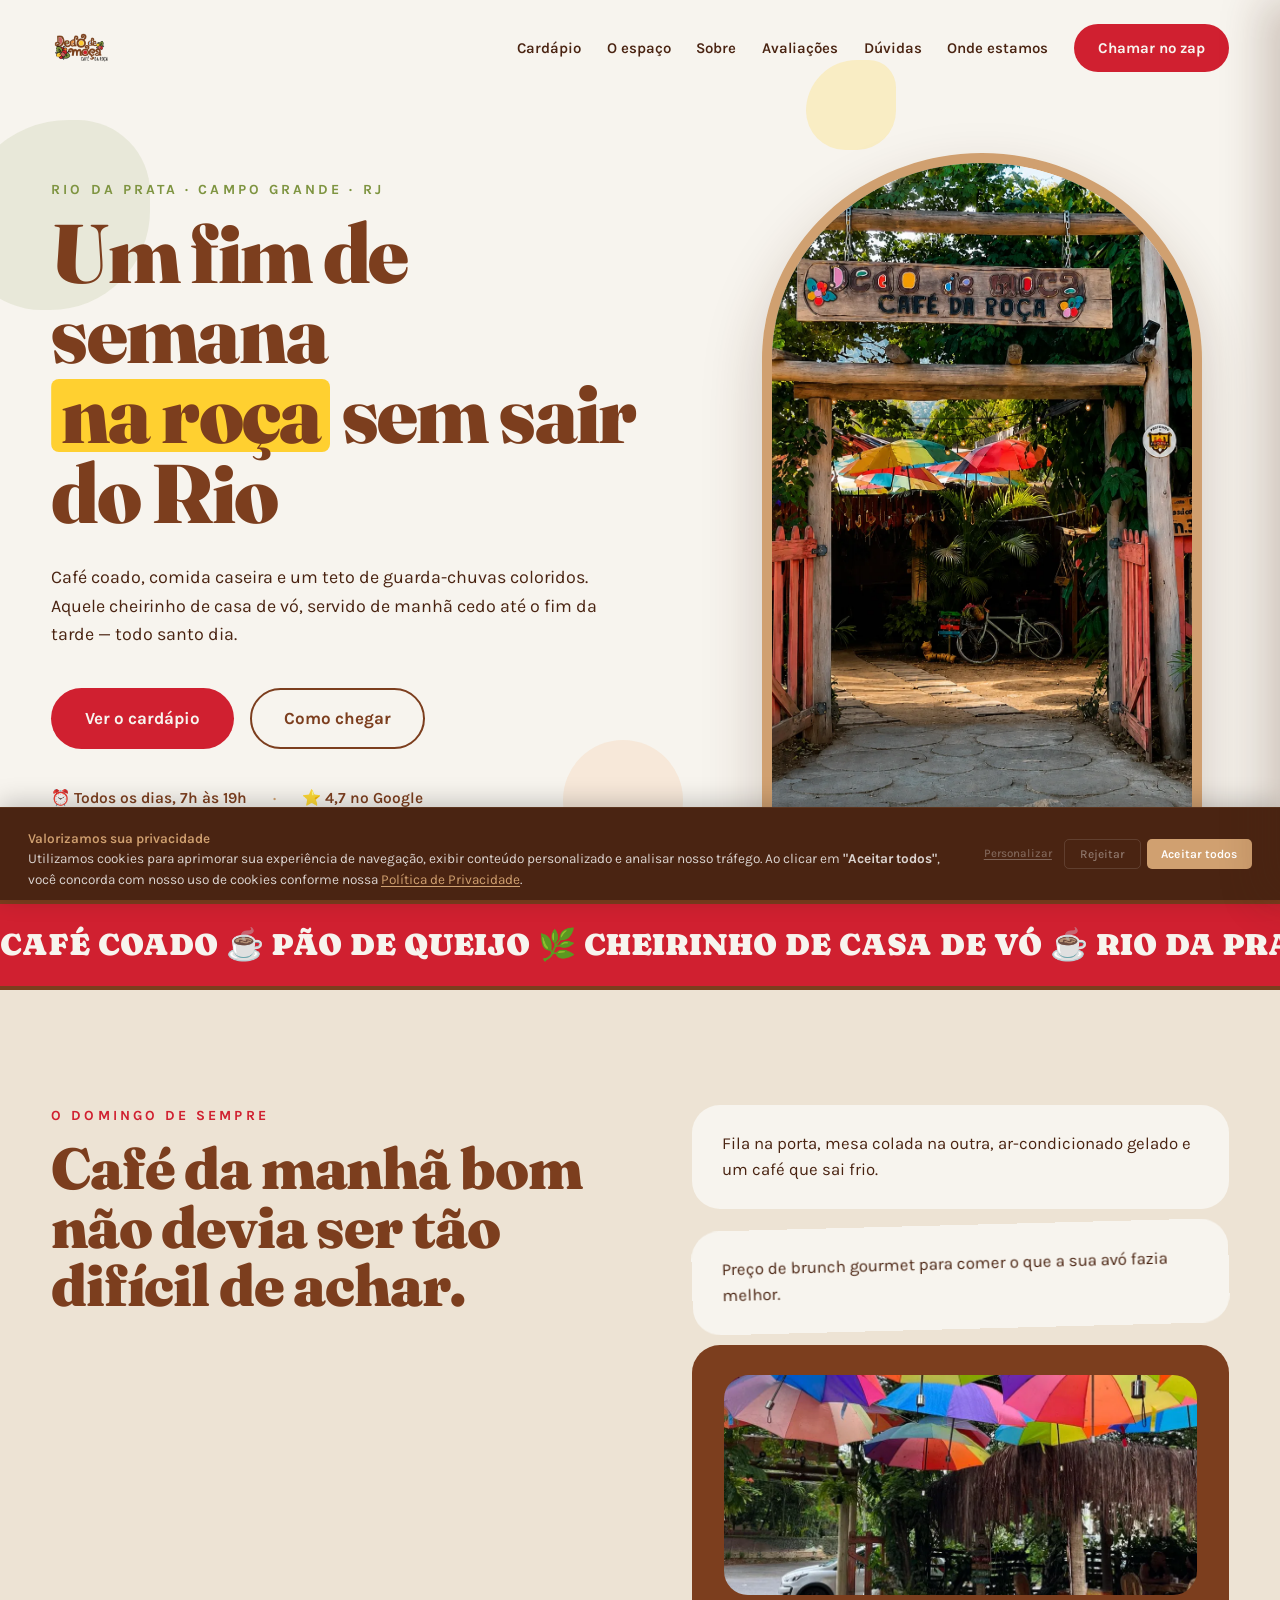
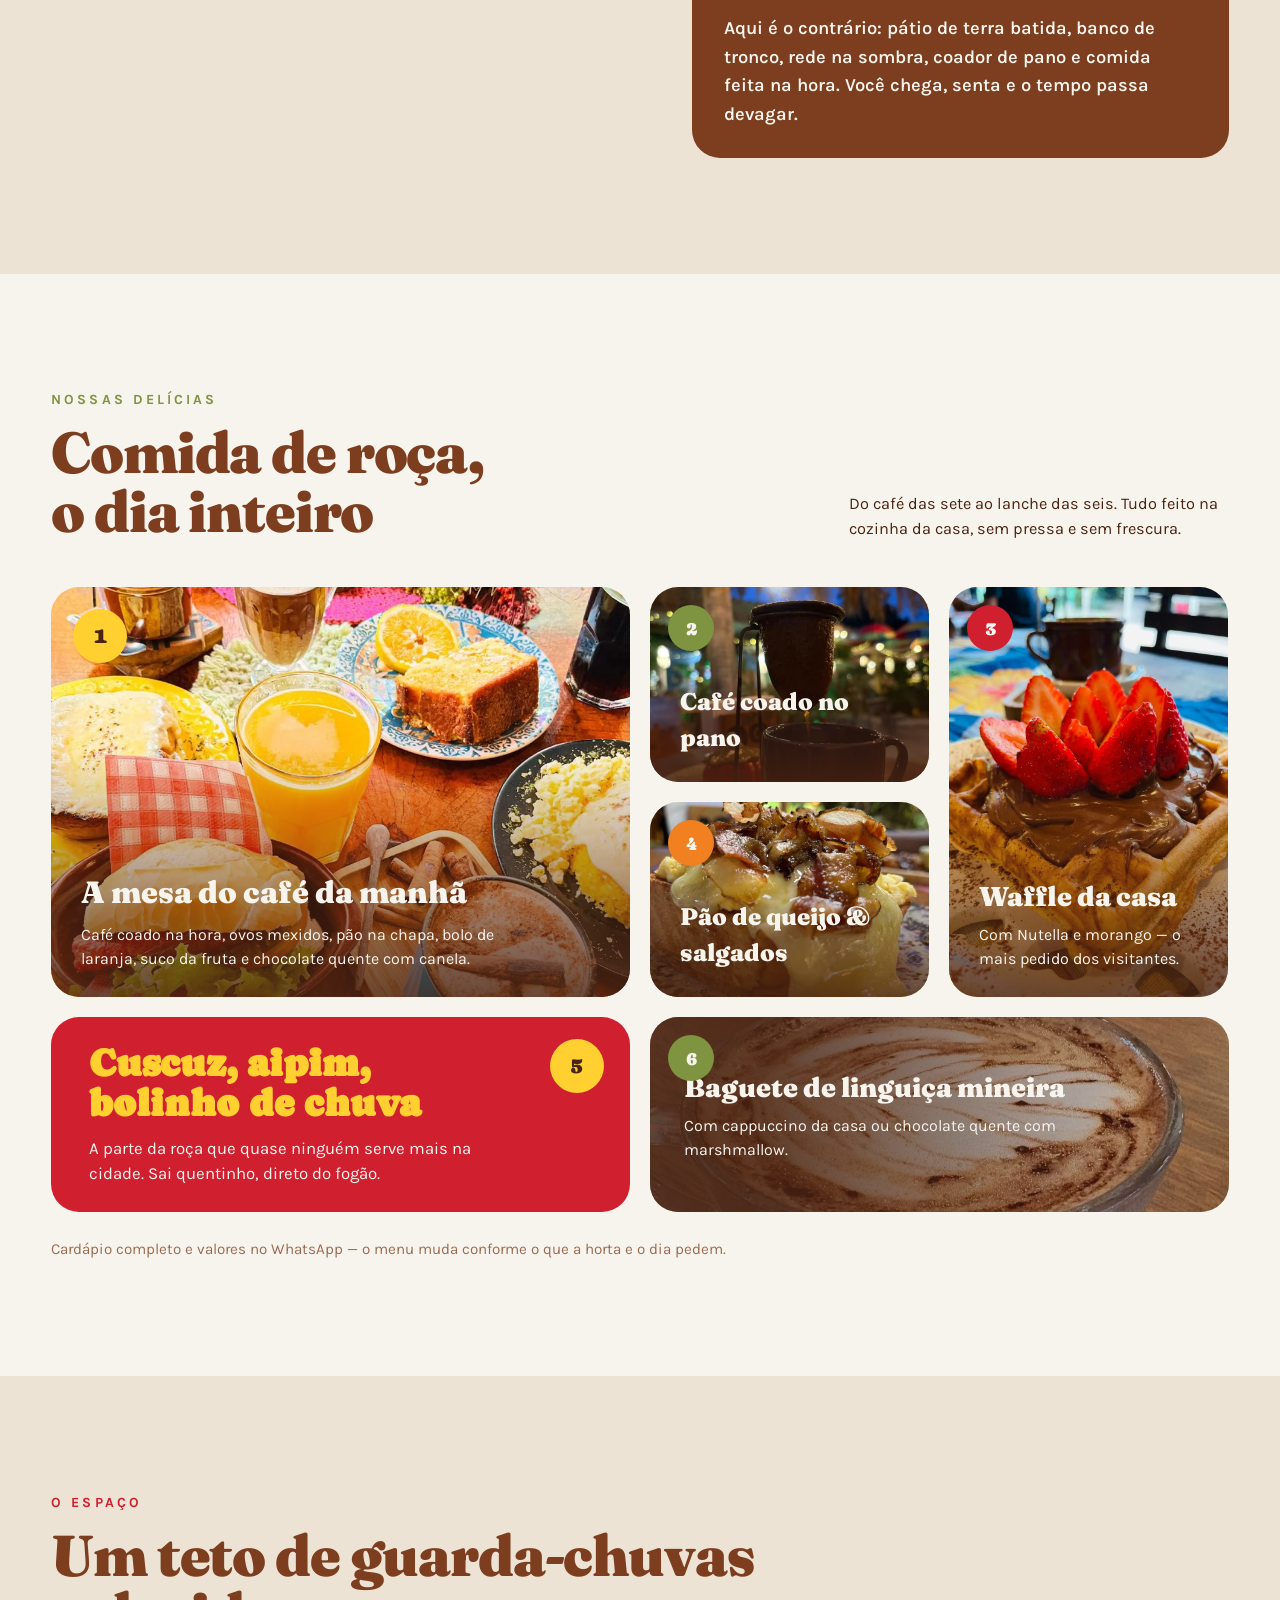
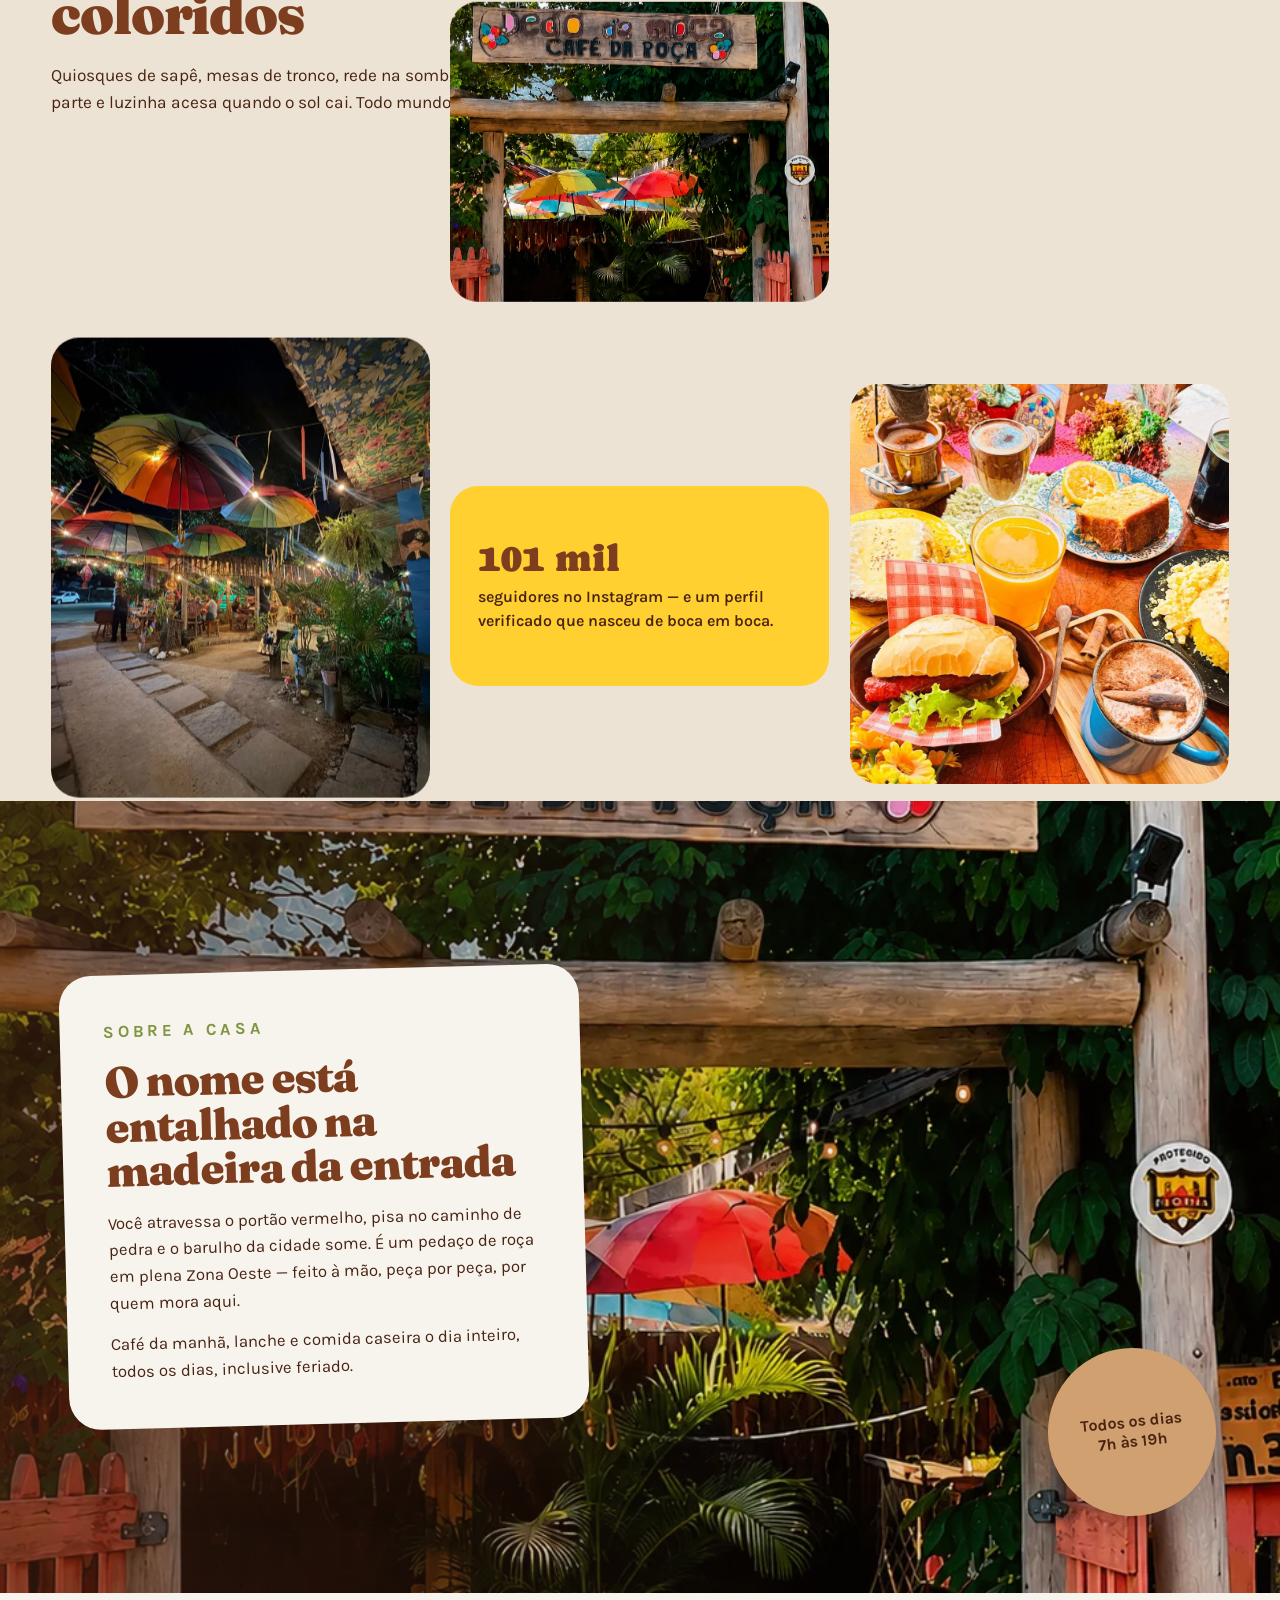
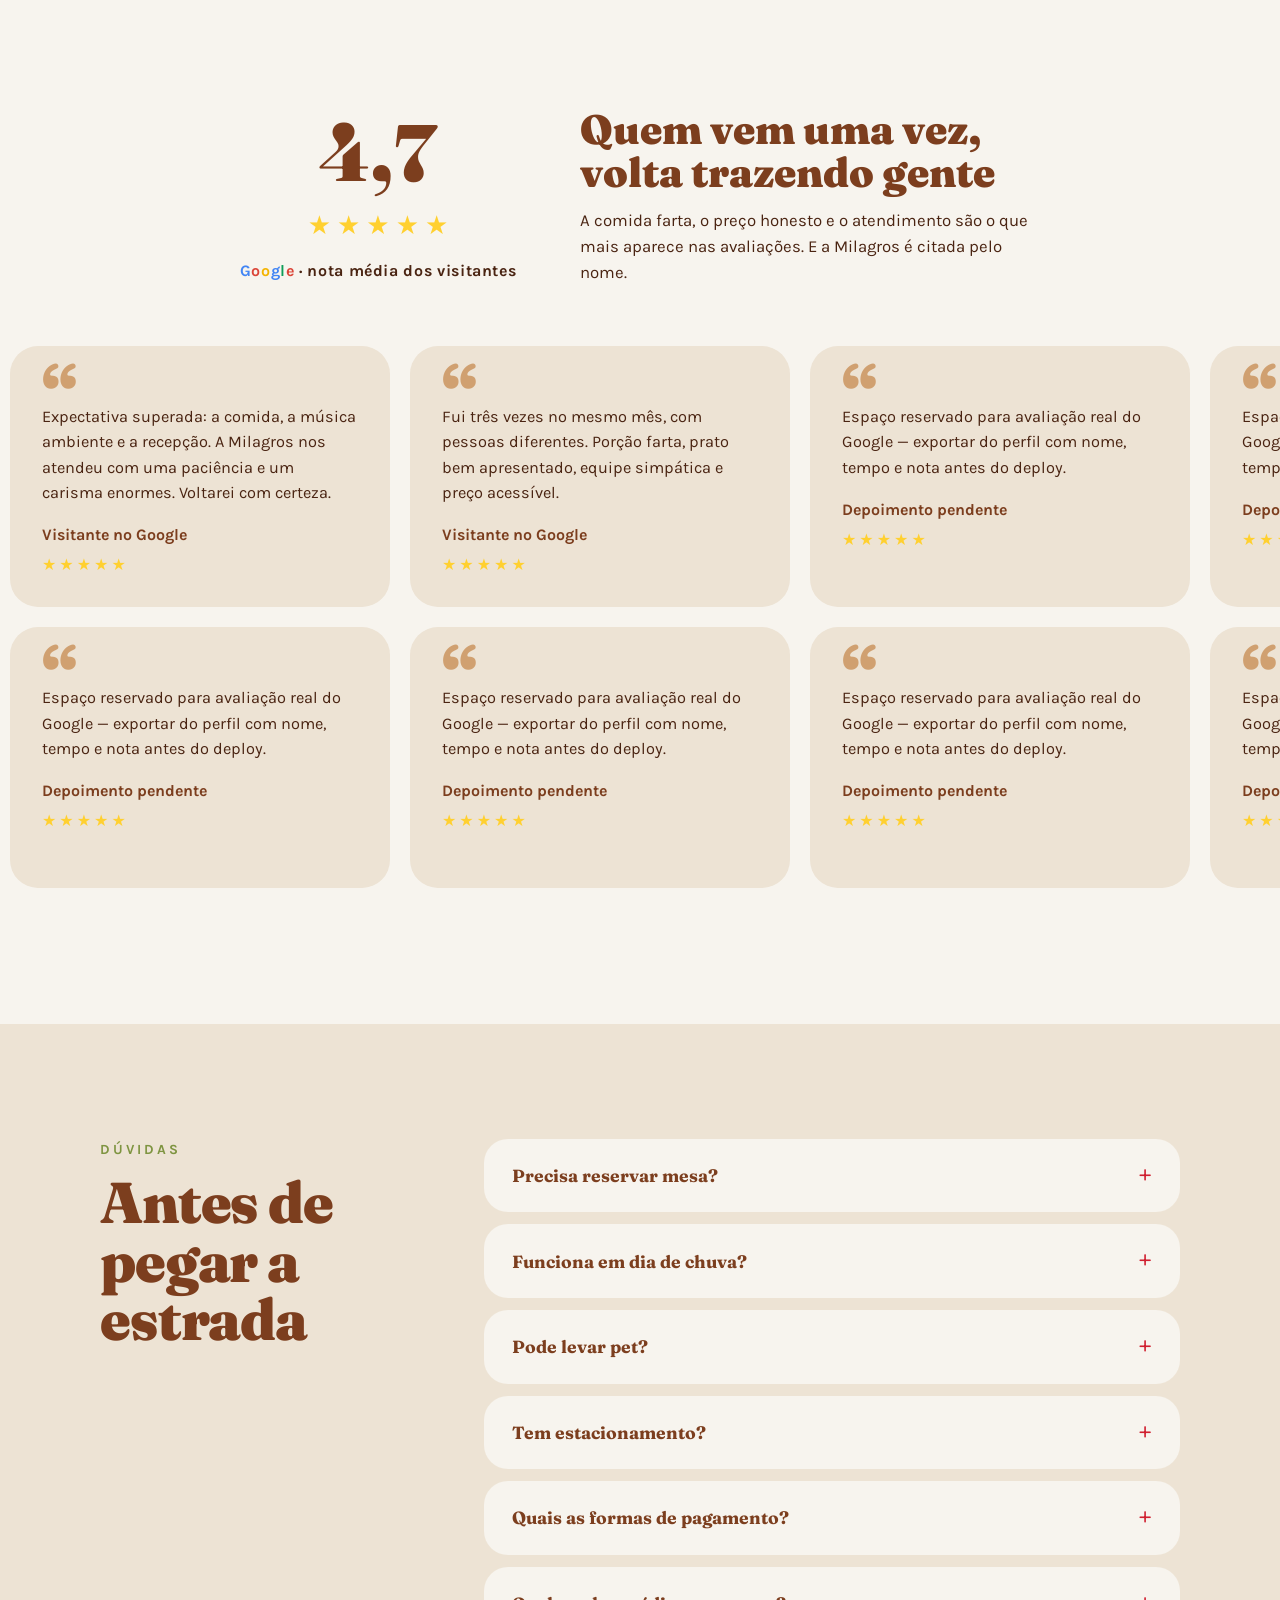
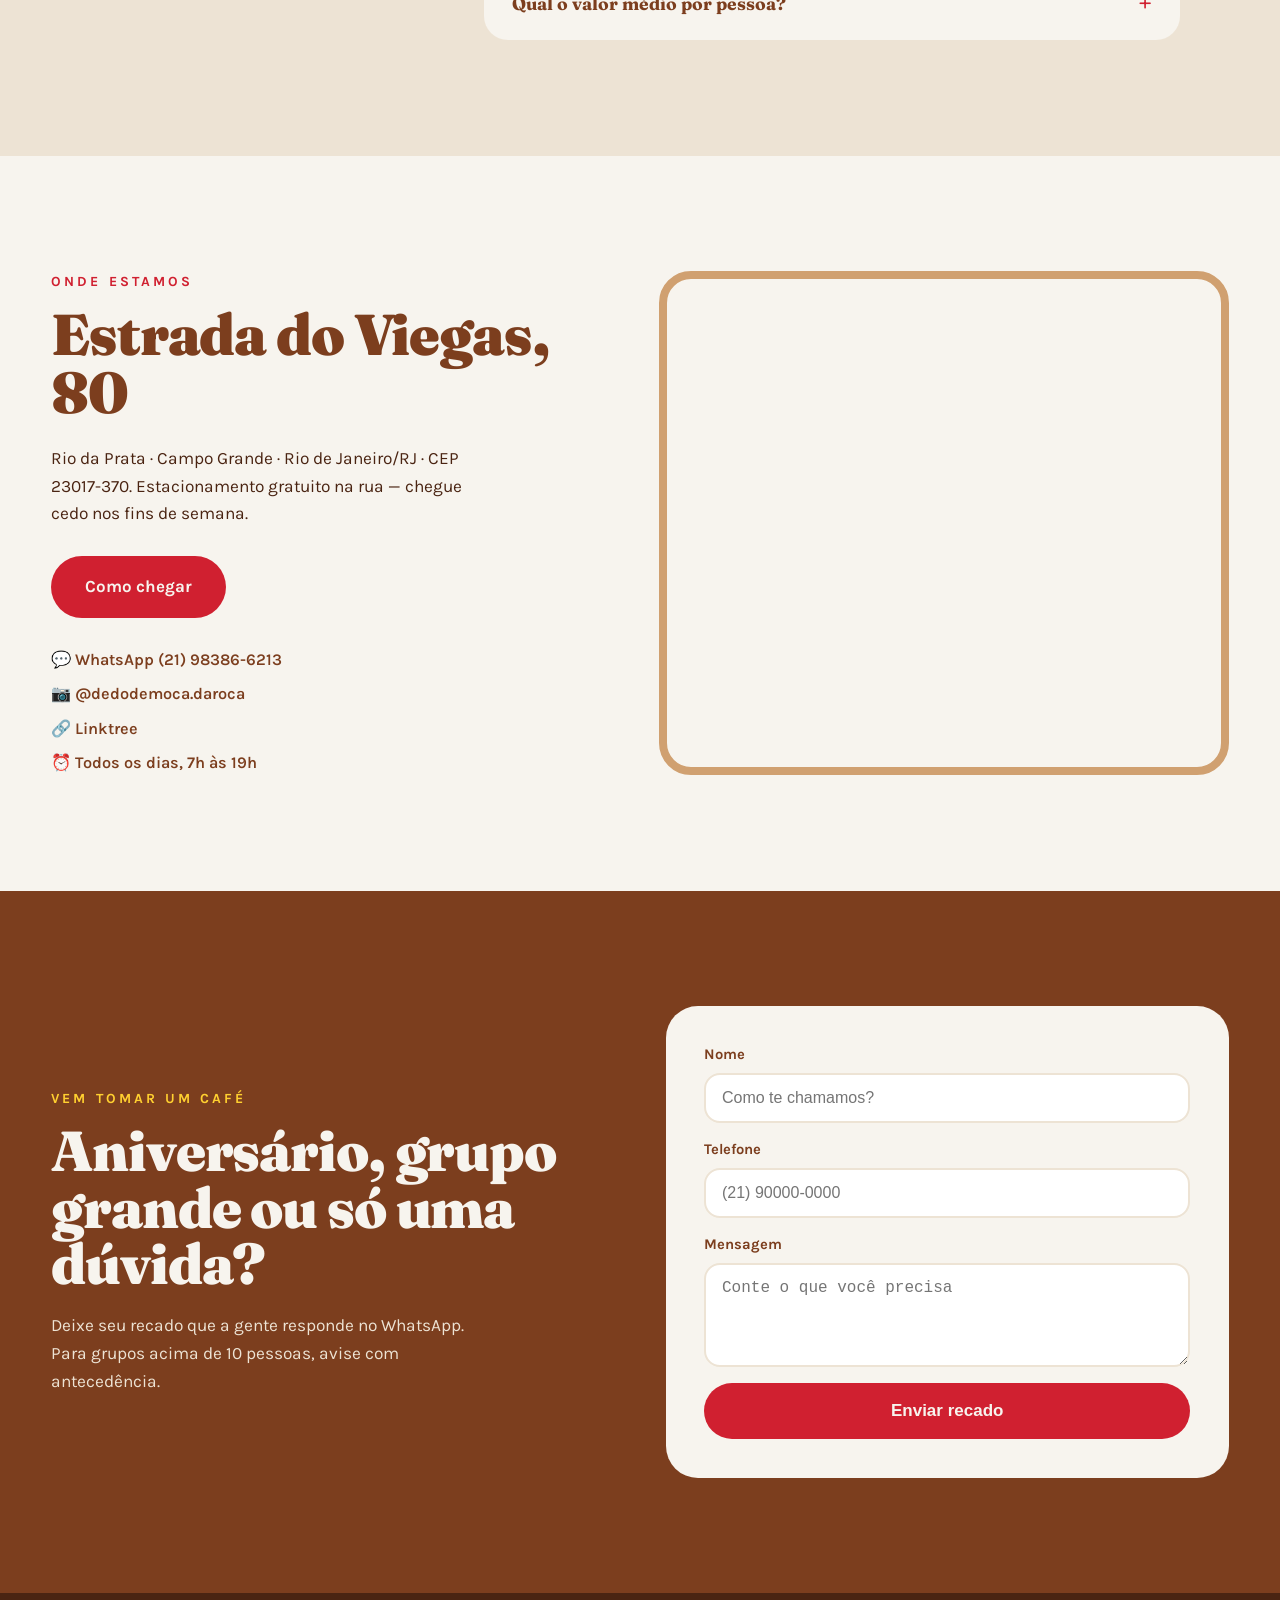
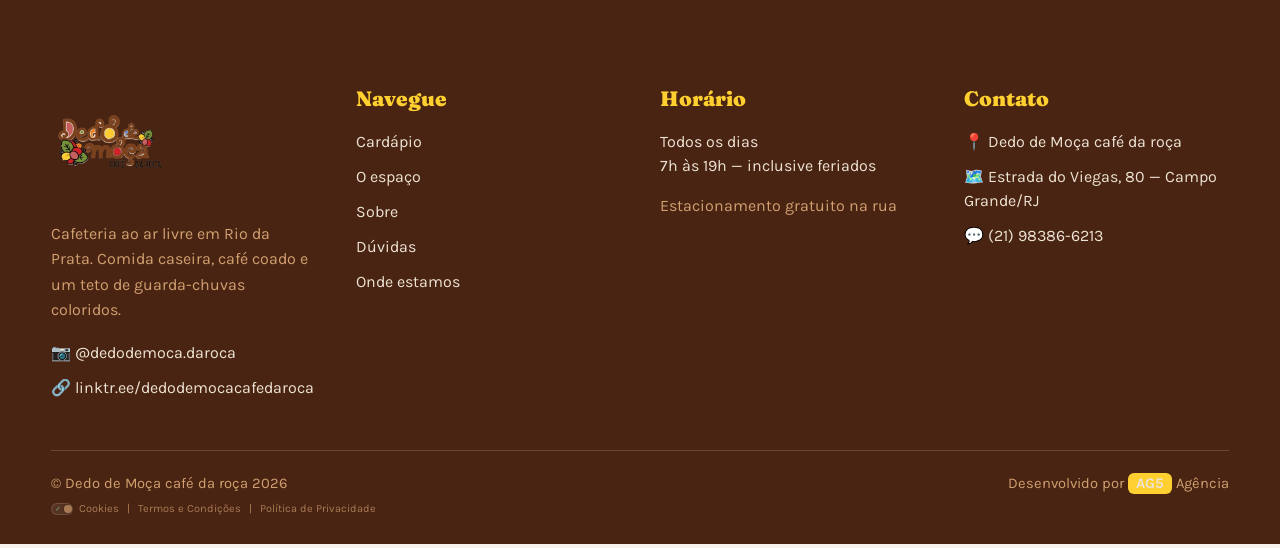
==== commit 10dc5d1a: "Adicionar cookie banner, paginas legais, ajustar rodape e mensagens WhatsApp - Cookie banner LGPD (c" ====
--- a/index.html
+++ b/index.html
@@ -10,6 +10,7 @@
 <link rel="preconnect" href="https://fonts.gstatic.com" crossorigin />
 <link href="https://fonts.googleapis.com/css2?family=Fraunces:opsz,wght@9..144,600;9..144,900&family=Karla:wght@400;600;700&family=Caprasimo&display=swap" rel="stylesheet" />
 <link rel="stylesheet" href="style.css" />
+<link rel="stylesheet" href="cookie-banner.css" />
 </head>
 <body>
 
@@ -24,7 +25,7 @@
       <a href="#faq">Dúvidas</a>
       <a href="#localizacao">Onde estamos</a>
     </div>
-    <a class="btn btn--primary btn--sm" href="https://wa.me/5521983866213" target="_blank" rel="noopener">Chamar no zap</a>
+    <a class="btn btn--primary btn--sm" href="https://wa.me/5521983866213?text=Ol%C3%A1%2C%20vim%20atrav%C3%A9s%20do%20site%20e%20gostaria%20de%20fazer%20uma%20reserva%20ou%20tirar%20uma%20d%C3%BAvida." target="_blank" rel="noopener">Chamar no zap</a>
     <button class="burger" id="burger" type="button" aria-label="Abrir menu" aria-expanded="false" aria-controls="mobileMenu"><span></span></button>
   </nav>
 </header>
@@ -238,7 +239,7 @@
       <p class="local__p">Rio da Prata · Campo Grande · Rio de Janeiro/RJ · CEP 23017-370. Estacionamento gratuito na rua — chegue cedo nos fins de semana.</p>
       <a class="btn btn--primary" href="https://www.google.com/maps/dir/?api=1&amp;destination=Estrada+do+Viegas,+80+-+Rio+da+Prata,+Campo+Grande+-+RJ,+23017-370" target="_blank" rel="noopener">Como chegar</a>
       <div class="local__contatos">
-        <a href="https://wa.me/5521983866213" target="_blank" rel="noopener">💬 WhatsApp (21) 98386-6213</a>
+        <a href="https://wa.me/5521983866213?text=Ol%C3%A1%2C%20vim%20atrav%C3%A9s%20do%20site%20e%20gostaria%20de%20saber%20como%20chegar%20at%C3%A9%20a%20cafeteria." target="_blank" rel="noopener">💬 WhatsApp (21) 98386-6213</a>
         <a href="https://www.instagram.com/dedodemoca.daroca/" target="_blank" rel="noopener">📷 @dedodemoca.daroca</a>
         <a href="https://linktr.ee/dedodemocacafedaroca" target="_blank" rel="noopener">🔗 Linktree</a>
         <span>⏰ Todos os dias, 7h às 19h</span>
@@ -279,17 +280,10 @@
 
 <footer class="rodape">
   <div class="rodape__grid">
-    <div>
+    <div class="rodape__marca">
       <img class="rodape__logo" src="assets/logo-dedo-de-moca-desktop.webp" alt="Dedo de Moça Café da Roça" />
       <p class="rodape__sobre">Cafeteria ao ar livre em Rio da Prata. Comida caseira, café coado e um teto de guarda-chuvas coloridos.</p>
-    </div>
-    <div>
-      <p class="rodape__tit">Contato</p>
-      <div class="rodape__links">
-        <!-- TODO: substituir "#" pela URL direta do perfil no Google Business -->
-        <a href="#">📍 Dedo de Moça café da roça</a>
-        <a href="https://www.google.com/maps/dir/?api=1&amp;destination=Estrada+do+Viegas,+80+-+Rio+da+Prata,+Campo+Grande+-+RJ,+23017-370" target="_blank" rel="noopener">🗺️ Estrada do Viegas, 80 — Campo Grande/RJ</a>
-        <a href="https://wa.me/5521983866213" target="_blank" rel="noopener">💬 (21) 98386-6213</a>
+      <div class="rodape__social">
         <a href="https://www.instagram.com/dedodemoca.daroca/" target="_blank" rel="noopener">📷 @dedodemoca.daroca</a>
         <a href="https://linktr.ee/dedodemocacafedaroca" target="_blank" rel="noopener">🔗 linktr.ee/dedodemocacafedaroca</a>
       </div>
@@ -309,9 +303,34 @@
       <p>Todos os dias<br />7h às 19h — inclusive feriados</p>
       <p class="rodape__obs">Estacionamento gratuito na rua</p>
     </div>
+    <div>
+      <p class="rodape__tit">Contato</p>
+      <div class="rodape__links">
+        <!-- TODO: substituir "#" pela URL direta do perfil no Google Business -->
+        <a href="#">📍 Dedo de Moça café da roça</a>
+        <a href="https://www.google.com/maps/dir/?api=1&amp;destination=Estrada+do+Viegas,+80+-+Rio+da+Prata,+Campo+Grande+-+RJ,+23017-370" target="_blank" rel="noopener">🗺️ Estrada do Viegas, 80 — Campo Grande/RJ</a>
+        <a href="https://wa.me/5521983866213?text=Ol%C3%A1%2C%20vim%20atrav%C3%A9s%20do%20site%20e%20gostaria%20de%20tirar%20uma%20d%C3%BAvida%20sobre%20o%20card%C3%A1pio%20ou%20o%20funcionamento." target="_blank" rel="noopener">💬 (21) 98386-6213</a>
+      </div>
+    </div>
   </div>
   <div class="creditos">
-    <span>© Dedo de Moça café da roça 2026</span>
+    <span>
+      © Dedo de Moça café da roça 2026
+      <div class="footer-legal-links" style="margin-top: 6px; font-size: 11px; opacity: 0.7; display:flex; align-items:center; flex-wrap:wrap;">
+        <a href="#" id="ck-prefs-link" style="text-decoration:none; color:inherit; display:inline-flex; align-items:center; gap:6px;">
+          <span id="cookie-toggle" class="active" style="display:inline-flex; align-items:center; width:22px; height:12px; background:rgba(255,255,255,0.1); border-radius:10px; padding:2px; border:1px solid rgba(255,255,255,0.2); position:relative; font-size:7px; font-weight:bold;">
+            <span style="color:#86EFAC; margin-left:1px;">✓</span>
+            <span style="color:#FCA5A5; margin-left:auto; margin-right:1px;">✕</span>
+            <span id="cookie-toggle-dot" style="position:absolute; width:8px; height:8px; border-radius:50%; box-shadow:0 0 5px rgba(0,0,0,0.3);"></span>
+          </span>
+          Cookies
+        </a>
+        <span style="margin: 0 8px;">|</span>
+        <a href="termos-e-condicoes.html" style="text-decoration: none; color: inherit;">Termos e Condições</a>
+        <span style="margin: 0 8px;">|</span>
+        <a href="politica-de-privacidade.html" style="text-decoration: none; color: inherit;">Política de Privacidade</a>
+      </div>
+    </span>
     <span>Desenvolvido por <a class="ag5" href="https://www.ag5agencia.com.br" target="_blank" rel="noopener">AG5</a> Agência</span>
   </div>
 </footer>
@@ -330,9 +349,138 @@
     <a href="#faq">Dúvidas</a>
     <a href="#localizacao">Onde estamos</a>
   </nav>
-  <a class="btn btn--primary drawer__cta" href="https://wa.me/5521983866213" target="_blank" rel="noopener">Chamar no zap</a>
+  <a class="btn btn--primary drawer__cta" href="https://wa.me/5521983866213?text=Ol%C3%A1%2C%20vim%20atrav%C3%A9s%20do%20site%20e%20gostaria%20de%20fazer%20uma%20reserva%20ou%20tirar%20uma%20d%C3%BAvida." target="_blank" rel="noopener">Chamar no zap</a>
 </div>
 
+<!-- ========== COOKIE BANNER (LGPD) — Padrão AG5 ========== -->
+<div id="ck-banner" class="ck-banner" role="dialog" aria-modal="true" aria-label="Aviso de cookies" aria-live="polite"
+    aria-hidden="true">
+    <div class="ck-banner__inner">
+        <div class="ck-banner__content">
+            <h2 class="ck-banner__title">Valorizamos sua privacidade</h2>
+            <p class="ck-banner__text">
+                Utilizamos cookies para aprimorar sua experiência de navegação, exibir conteúdo
+                personalizado e analisar nosso tráfego. Ao clicar em <strong>"Aceitar todos"</strong>,
+                você concorda com nosso uso de cookies conforme nossa
+                <a href="politica-de-privacidade.html" class="ck-banner__link">Política de Privacidade</a>.
+            </p>
+        </div>
+        <div class="ck-banner__actions">
+            <button id="ck-customize" class="ck-btn ck-btn--ghost">Personalizar</button>
+            <button id="ck-reject" class="ck-btn ck-btn--outline">Rejeitar</button>
+            <button id="ck-accept-all" class="ck-btn ck-btn--primary">Aceitar todos</button>
+        </div>
+    </div>
+</div>
+
+<div id="ck-modal" class="ck-modal" role="dialog" aria-modal="true" aria-label="Personalizar preferências de cookies"
+    aria-hidden="true">
+    <div class="ck-modal__overlay" id="ck-modal-overlay"></div>
+    <div class="ck-modal__box">
+
+        <div class="ck-modal__header">
+            <h2 class="ck-modal__title">Personalizar preferências de consentimento</h2>
+            <button class="ck-modal__close" id="ck-modal-close" aria-label="Fechar modal">
+                <svg width="18" height="18" viewBox="0 0 24 24" fill="none" aria-hidden="true">
+                    <path d="M18 6L6 18M6 6l12 12" stroke="currentColor" stroke-width="2" stroke-linecap="round"
+                        stroke-linejoin="round" />
+                </svg>
+            </button>
+        </div>
+
+        <div class="ck-modal__body">
+            <p class="ck-modal__intro">
+                Utilizamos cookies para ajudar você a navegar com eficiência e executar certas funções.
+                Os cookies classificados como <strong>"Necessário"</strong> são essenciais para o
+                funcionamento básico do site e não podem ser desativados.
+            </p>
+
+            <div class="ck-category">
+                <div class="ck-category__header">
+                    <div class="ck-category__info">
+                        <h3 class="ck-category__name">Necessário</h3>
+                        <p class="ck-category__desc">
+                            Essenciais para o funcionamento do site. Não armazenam dados pessoalmente identificáveis.
+                        </p>
+                    </div>
+                    <span class="ck-category__badge">Sempre ativo</span>
+                </div>
+            </div>
+
+            <div class="ck-category">
+                <div class="ck-category__header">
+                    <div class="ck-category__info">
+                        <h3 class="ck-category__name">Funcional</h3>
+                        <p class="ck-category__desc">
+                            Ajudam a executar funcionalidades como compartilhamento em mídia social e recursos de
+                            terceiros.
+                        </p>
+                    </div>
+                    <label class="ck-toggle" aria-label="Ativar cookies funcionais">
+                        <input type="checkbox" id="ck-functional" name="functional">
+                        <span class="ck-toggle__slider"></span>
+                    </label>
+                </div>
+            </div>
+
+            <div class="ck-category">
+                <div class="ck-category__header">
+                    <div class="ck-category__info">
+                        <h3 class="ck-category__name">Analítico</h3>
+                        <p class="ck-category__desc">
+                            Usados para entender como os visitantes interagem com o site (visitantes, taxa de rejeição,
+                            etc.).
+                        </p>
+                    </div>
+                    <label class="ck-toggle" aria-label="Ativar cookies analíticos">
+                        <input type="checkbox" id="ck-analytics" name="analytics">
+                        <span class="ck-toggle__slider"></span>
+                    </label>
+                </div>
+            </div>
+
+            <div class="ck-category">
+                <div class="ck-category__header">
+                    <div class="ck-category__info">
+                        <h3 class="ck-category__name">Desempenho</h3>
+                        <p class="ck-category__desc">
+                            Analisam índices de desempenho do site para oferecer melhor experiência ao visitante.
+                        </p>
+                    </div>
+                    <label class="ck-toggle" aria-label="Ativar cookies de desempenho">
+                        <input type="checkbox" id="ck-performance" name="performance">
+                        <span class="ck-toggle__slider"></span>
+                    </label>
+                </div>
+            </div>
+
+            <div class="ck-category">
+                <div class="ck-category__header">
+                    <div class="ck-category__info">
+                        <h3 class="ck-category__name">Publicidade</h3>
+                        <p class="ck-category__desc">
+                            Entregam anúncios personalizados com base nas páginas visitadas anteriormente.
+                        </p>
+                    </div>
+                    <label class="ck-toggle" aria-label="Ativar cookies de publicidade">
+                        <input type="checkbox" id="ck-advertising" name="advertising">
+                        <span class="ck-toggle__slider"></span>
+                    </label>
+                </div>
+            </div>
+
+        </div>
+
+        <div class="ck-modal__footer">
+            <button id="ck-modal-reject" class="ck-btn ck-btn--outline">Rejeitar</button>
+            <button id="ck-modal-save" class="ck-btn ck-btn--ghost">Salvar Preferências</button>
+            <button id="ck-modal-accept-all" class="ck-btn ck-btn--primary">Aceitar todos</button>
+        </div>
+
+    </div>
+</div>
+
 <script src="script.js"></script>
+<script src="cookie-banner.js" defer></script>
 </body>
 </html>
--- a/style.css
+++ b/style.css
@@ -282,7 +282,8 @@
 .rodape{background:var(--marrom-escuro);color:var(--areia);padding:clamp(60px,7vw,90px) var(--sec-x) 0}
 .rodape__grid{max-width:1280px;margin:0 auto;display:grid;grid-template-columns:repeat(auto-fit,minmax(240px,1fr));gap:40px;padding-bottom:50px}
 .rodape__logo{width:120px;border-radius:50%;margin-bottom:18px}
-.rodape__sobre{margin:0;line-height:1.6;max-width:300px;color:var(--caramelo)}
+.rodape__sobre{margin:0 0 18px;line-height:1.6;max-width:300px;color:var(--caramelo)}
+.rodape__social{display:flex;flex-direction:column;gap:11px}
 .rodape__tit{font-family:var(--font-tit);font-weight:900;font-size:1.3rem;color:var(--amarelo-milho);margin:0 0 16px}
 .rodape__links{display:flex;flex-direction:column;gap:11px}
 .rodape a{color:var(--areia)}
@@ -291,6 +292,8 @@
 .creditos{max-width:1280px;margin:0 auto;border-top:1px solid rgba(237,227,212,.18);padding:22px 0 26px;
   display:flex;justify-content:space-between;gap:16px;flex-wrap:wrap;font-size:.92rem;color:var(--caramelo)}
 .ag5{background:var(--amarelo-milho);color:var(--marrom-cacau);padding:2px 8px;border-radius:6px;font-weight:700}
+.footer-legal-links a{transition:opacity .2s ease}
+.footer-legal-links a:hover{opacity:1}
 
 /* ---------- reveals ---------- */
 [data-reveal]{opacity:0;transform:translateY(48px) scale(.97);will-change:transform,opacity;
--- a/cookie-banner.css
+++ b/cookie-banner.css
@@ -0,0 +1,475 @@
+/* ==========================================================
+   COOKIE BANNER UNIVERSAL — Skill Profissional (Versão AG5)
+   Versão: 2.1.0
+   Compatível com: Qualquer site HTML/CSS/JS
+   Sem dependências externas
+   ========================================================== */
+
+:root {
+    /* ── Cores principais (sincronizadas com a identidade Dedo de Moça) ── */
+    --ck-bg: #4A2412;
+    /* --marrom-escuro do projeto */
+    --ck-accent: #D0A070;
+    /* --caramelo do projeto */
+    --ck-accent-dark: #b8895e;
+    /* Tom de caramelo mais fechado para hover */
+    --ck-accent-rgb: 208, 160, 112;
+    /* RGB correspondente ao #D0A070 */
+
+    /* ── Texto ── */
+    --ck-text-primary: rgba(255, 255, 255, 0.95);
+    --ck-text-muted: rgba(255, 255, 255, 0.8);
+    /* Contraste aumentado para melhor legibilidade */
+    --ck-text-link: var(--ck-accent);
+
+    /* ── Modal (fundo claro) ── */
+    --ck-modal-bg: #ffffff;
+    --ck-modal-footer-bg: #f8f9fa;
+    --ck-modal-border: rgba(0, 0, 0, 0.1);
+    --ck-modal-text: #1a1a1a;
+    --ck-modal-text-muted: #4a4a4a;
+    /* Escurecido para melhor leitura */
+    --ck-modal-category-name: #111111;
+
+    /* ── Toggle ── */
+    --ck-toggle-off: #d0d5db;
+    --ck-toggle-on: var(--ck-accent);
+
+    /* ── Layout ── */
+    --ck-radius: 12px;
+    --ck-radius-sm: 5px;
+    --ck-max-width: 1280px;
+    --ck-modal-max-width: 520px;
+
+    /* ── Animação ── */
+    --ck-transition: 280ms cubic-bezier(0.4, 0, 0.2, 1);
+    --ck-ease-out: cubic-bezier(0.16, 1, 0.3, 1);
+
+    /* ── Z-index ── */
+    --ck-z-banner: 9000;
+    --ck-z-overlay: 9050;
+    --ck-z-modal: 9100;
+    --ck-z-float: 8999;
+}
+
+/* ============================================================
+   BANNER DE ACEITE
+   ============================================================ */
+.ck-banner {
+    position: fixed;
+    bottom: 0;
+    left: 0;
+    right: 0;
+    z-index: var(--ck-z-banner);
+    background: var(--ck-bg);
+    border-top: 1px solid rgba(var(--ck-accent-rgb), 0.12);
+    box-shadow: 0 -4px 24px rgba(0, 0, 0, 0.22);
+    transform: translateY(100%);
+    transition: transform 0.42s var(--ck-ease-out);
+    font-family: var(--font-corpo, -apple-system, BlinkMacSystemFont, 'Segoe UI', 'Inter', sans-serif);
+    backdrop-filter: blur(10px);
+    -webkit-backdrop-filter: blur(10px);
+}
+
+.ck-banner.ck-banner--visible {
+    transform: translateY(0);
+}
+
+.ck-banner.ck-banner--hidden {
+    transform: translateY(100%);
+    pointer-events: none;
+}
+
+.ck-banner__inner {
+    max-width: var(--ck-max-width);
+    margin: 0 auto;
+    padding: 10px 28px;
+    display: flex;
+    align-items: center;
+    gap: 16px;
+}
+
+.ck-banner__content {
+    flex: 1;
+    min-width: 0;
+}
+
+.ck-banner__title {
+    font-size: 0.85rem;
+    font-weight: 600;
+    color: var(--ck-accent);
+    margin-bottom: 2px;
+    line-height: 1.3;
+}
+
+.ck-banner__text {
+    font-size: 0.85rem;
+    color: var(--ck-text-muted);
+    line-height: 1.5;
+    margin: 0;
+}
+
+.ck-banner__link {
+    color: var(--ck-text-link);
+    text-decoration: underline;
+    text-underline-offset: 2px;
+    transition: color var(--ck-transition);
+}
+
+.ck-banner__link:hover {
+    color: var(--ck-accent);
+}
+
+.ck-banner__actions {
+    display: flex;
+    align-items: center;
+    gap: 6px;
+    flex-shrink: 0;
+}
+
+/* ============================================================
+   BOTÕES
+   ============================================================ */
+.ck-btn {
+    display: inline-flex;
+    align-items: center;
+    justify-content: center;
+    padding: 0.38rem 0.9rem;
+    font-family: inherit;
+    font-size: 0.75rem;
+    font-weight: 500;
+    border-radius: var(--ck-radius-sm);
+    border: none;
+    cursor: pointer;
+    transition: all var(--ck-transition);
+    white-space: nowrap;
+    line-height: 1;
+    min-height: 30px;
+    letter-spacing: 0.1px;
+}
+
+/* Primário — Accent */
+.ck-btn--primary {
+    background: var(--ck-accent);
+    color: #fff;
+    font-weight: 600;
+}
+
+.ck-btn--primary:hover {
+    background: var(--ck-accent-dark);
+    transform: translateY(-1px);
+}
+
+/* Outline — Borda sutil */
+.ck-btn--outline {
+    background: transparent;
+    border: 1px solid rgba(255, 255, 255, 0.12);
+    color: rgba(255, 255, 255, 0.38);
+}
+
+.ck-btn--outline:hover {
+    border-color: rgba(255, 255, 255, 0.28);
+    color: rgba(255, 255, 255, 0.65);
+}
+
+/* Ghost — Link underline */
+.ck-btn--ghost {
+    background: transparent;
+    color: rgba(255, 255, 255, 0.3);
+    border: none;
+    padding: 0.38rem 0.4rem;
+    text-decoration: underline;
+    text-underline-offset: 2px;
+    font-size: 0.72rem;
+}
+
+/* Dentro do modal (fundo claro) os botões outline/ghost precisam de contraste escuro */
+.ck-modal__footer .ck-btn--outline {
+    border-color: var(--ck-modal-border);
+    color: var(--ck-modal-text-muted);
+}
+
+.ck-modal__footer .ck-btn--outline:hover {
+    border-color: var(--ck-accent);
+    color: var(--ck-modal-text);
+}
+
+.ck-modal__footer .ck-btn--ghost {
+    color: var(--ck-modal-text-muted);
+}
+
+.ck-modal__footer .ck-btn--ghost:hover {
+    color: var(--ck-modal-text);
+}
+
+/* ============================================================
+   MODAL DE PERSONALIZAÇÃO
+   ============================================================ */
+.ck-modal {
+    position: fixed;
+    inset: 0;
+    z-index: var(--ck-z-modal);
+    display: flex;
+    align-items: center;
+    justify-content: center;
+    padding: 20px;
+    font-family: var(--font-corpo, -apple-system, BlinkMacSystemFont, 'Segoe UI', 'Inter', sans-serif);
+    pointer-events: none;
+    opacity: 0;
+    transition: opacity var(--ck-transition);
+}
+
+.ck-modal.ck-modal--visible {
+    pointer-events: all;
+    opacity: 1;
+}
+
+.ck-modal__overlay {
+    position: fixed;
+    inset: 0;
+    background: rgba(0, 0, 0, 0.55);
+    z-index: var(--ck-z-overlay);
+    cursor: pointer;
+}
+
+.ck-modal__box {
+    position: relative;
+    z-index: calc(var(--ck-z-modal) + 10);
+    background: var(--ck-modal-bg);
+    border-radius: var(--ck-radius);
+    box-shadow: 0 24px 64px rgba(0, 0, 0, 0.22);
+    width: 100%;
+    max-width: var(--ck-modal-max-width);
+    max-height: 88vh;
+    display: flex;
+    flex-direction: column;
+    overflow: hidden;
+    transform: translateY(14px) scale(0.98);
+    transition: transform var(--ck-transition);
+    border-top: 2px solid var(--ck-accent);
+}
+
+.ck-modal.ck-modal--visible .ck-modal__box {
+    transform: translateY(0) scale(1);
+}
+
+.ck-modal__header {
+    display: flex;
+    align-items: center;
+    justify-content: space-between;
+    gap: 12px;
+    padding: 14px 18px 11px;
+    border-bottom: 1px solid var(--ck-modal-border);
+    background: var(--ck-bg);
+}
+
+.ck-modal__title {
+    font-size: 0.88rem;
+    font-weight: 600;
+    color: var(--ck-accent);
+    margin: 0;
+    line-height: 1.3;
+}
+
+.ck-modal__close {
+    display: flex;
+    align-items: center;
+    justify-content: center;
+    width: 26px;
+    height: 26px;
+    border-radius: 50%;
+    background: rgba(255, 255, 255, 0.08);
+    color: rgba(255, 255, 255, 0.55);
+    border: none;
+    cursor: pointer;
+    flex-shrink: 0;
+    transition: all var(--ck-transition);
+}
+
+.ck-modal__body {
+    flex: 1;
+    overflow-y: auto;
+    padding: 14px 18px;
+}
+
+.ck-modal__intro {
+    font-size: 0.9rem;
+    color: var(--ck-modal-text-muted);
+    line-height: 1.6;
+    margin-bottom: 12px;
+    padding-bottom: 10px;
+    border-bottom: 1px solid var(--ck-modal-border);
+}
+
+.ck-category__header {
+    display: flex;
+    align-items: center;
+    justify-content: space-between;
+    gap: 12px;
+    padding: 9px 0;
+}
+
+.ck-category__name {
+    font-size: 0.8rem;
+    font-weight: 600;
+    color: var(--ck-modal-category-name);
+    margin-bottom: 1px;
+}
+
+.ck-category__desc {
+    font-size: 0.85rem;
+    color: #555;
+    line-height: 1.5;
+    margin: 0;
+}
+
+.ck-category__badge {
+    display: inline-flex;
+    align-items: center;
+    padding: 2px 7px;
+    background: rgba(var(--ck-accent-rgb), 0.1);
+    color: var(--ck-accent-dark);
+    font-size: 0.65rem;
+    font-weight: 600;
+    border-radius: 20px;
+}
+
+.ck-toggle {
+    position: relative;
+    display: inline-block;
+    width: 34px;
+    height: 19px;
+    cursor: pointer;
+}
+
+.ck-toggle input {
+    opacity: 0;
+    width: 0;
+    height: 0;
+}
+
+.ck-toggle__slider {
+    position: absolute;
+    inset: 0;
+    background: var(--ck-toggle-off);
+    border-radius: 20px;
+    transition: background var(--ck-transition);
+}
+
+.ck-toggle__slider::before {
+    content: '';
+    position: absolute;
+    width: 13px;
+    height: 13px;
+    left: 3px;
+    top: 3px;
+    background: #fff;
+    border-radius: 50%;
+    transition: transform var(--ck-transition);
+}
+
+.ck-toggle input:checked+.ck-toggle__slider {
+    background: var(--ck-toggle-on);
+}
+
+.ck-toggle input:checked+.ck-toggle__slider::before {
+    transform: translateX(15px);
+}
+
+.ck-modal__footer {
+    display: flex;
+    align-items: center;
+    justify-content: flex-end;
+    gap: 7px;
+    padding: 10px 18px;
+    border-top: 1px solid var(--ck-modal-border);
+    background: var(--ck-modal-footer-bg);
+}
+
+/* ============================================================
+   TOAST DE FEEDBACK
+   ============================================================ */
+.ck-toast {
+    position: fixed;
+    bottom: 20px;
+    left: 50%;
+    transform: translateX(-50%) translateY(16px);
+    background: var(--ck-bg);
+    color: var(--ck-accent);
+    font-size: 0.82rem;
+    font-weight: 600;
+    padding: 8px 18px;
+    border-radius: var(--ck-radius-sm);
+    border: 1px solid rgba(var(--ck-accent-rgb), 0.28);
+    box-shadow: 0 8px 24px rgba(0, 0, 0, 0.25);
+    z-index: 9999;
+    opacity: 0;
+    transition: all 300ms ease;
+    white-space: nowrap;
+}
+
+.ck-toast.ck-toast--visible {
+    opacity: 1;
+    transform: translateX(-50%) translateY(0);
+}
+
+@media (max-width: 767px) {
+    .ck-banner__inner {
+        flex-direction: column;
+        align-items: flex-start;
+        padding: 10px 16px;
+    }
+
+    .ck-banner__actions {
+        width: 100%;
+        gap: 5px;
+    }
+
+    .ck-banner__actions .ck-btn {
+        flex: 1;
+    }
+
+    .ck-modal {
+        align-items: flex-end;
+        padding: 0;
+    }
+
+    .ck-modal__box {
+        max-width: 100%;
+        border-radius: var(--ck-radius) var(--ck-radius) 0 0;
+    }
+
+    .ck-modal__footer {
+        flex-direction: column;
+    }
+
+    .ck-modal__footer .ck-btn {
+        width: 100%;
+    }
+}
+/* ============================================================
+   COOKIE TOGGLE NO RODAPÉ — Estilo iOS Minimalista (Padrão AG5)
+   ============================================================ */
+#cookie-toggle-dot {
+    left: 2px;
+    background: #888;
+    transition: left .2s ease, background .2s ease;
+}
+
+#cookie-toggle.active #cookie-toggle-dot {
+    left: 12px;
+    background: var(--ck-accent);
+}
+
+#cookie-toggle.inactive #cookie-toggle-dot {
+    left: 2px;
+    background: #888;
+}
+
+#ck-prefs-link:hover #cookie-toggle {
+    border-color: rgba(255, 255, 255, 0.4);
+}
+
+#ck-prefs-link:hover #cookie-toggle-dot {
+    box-shadow: 0 0 8px rgba(var(--ck-accent-rgb), 0.5);
+}
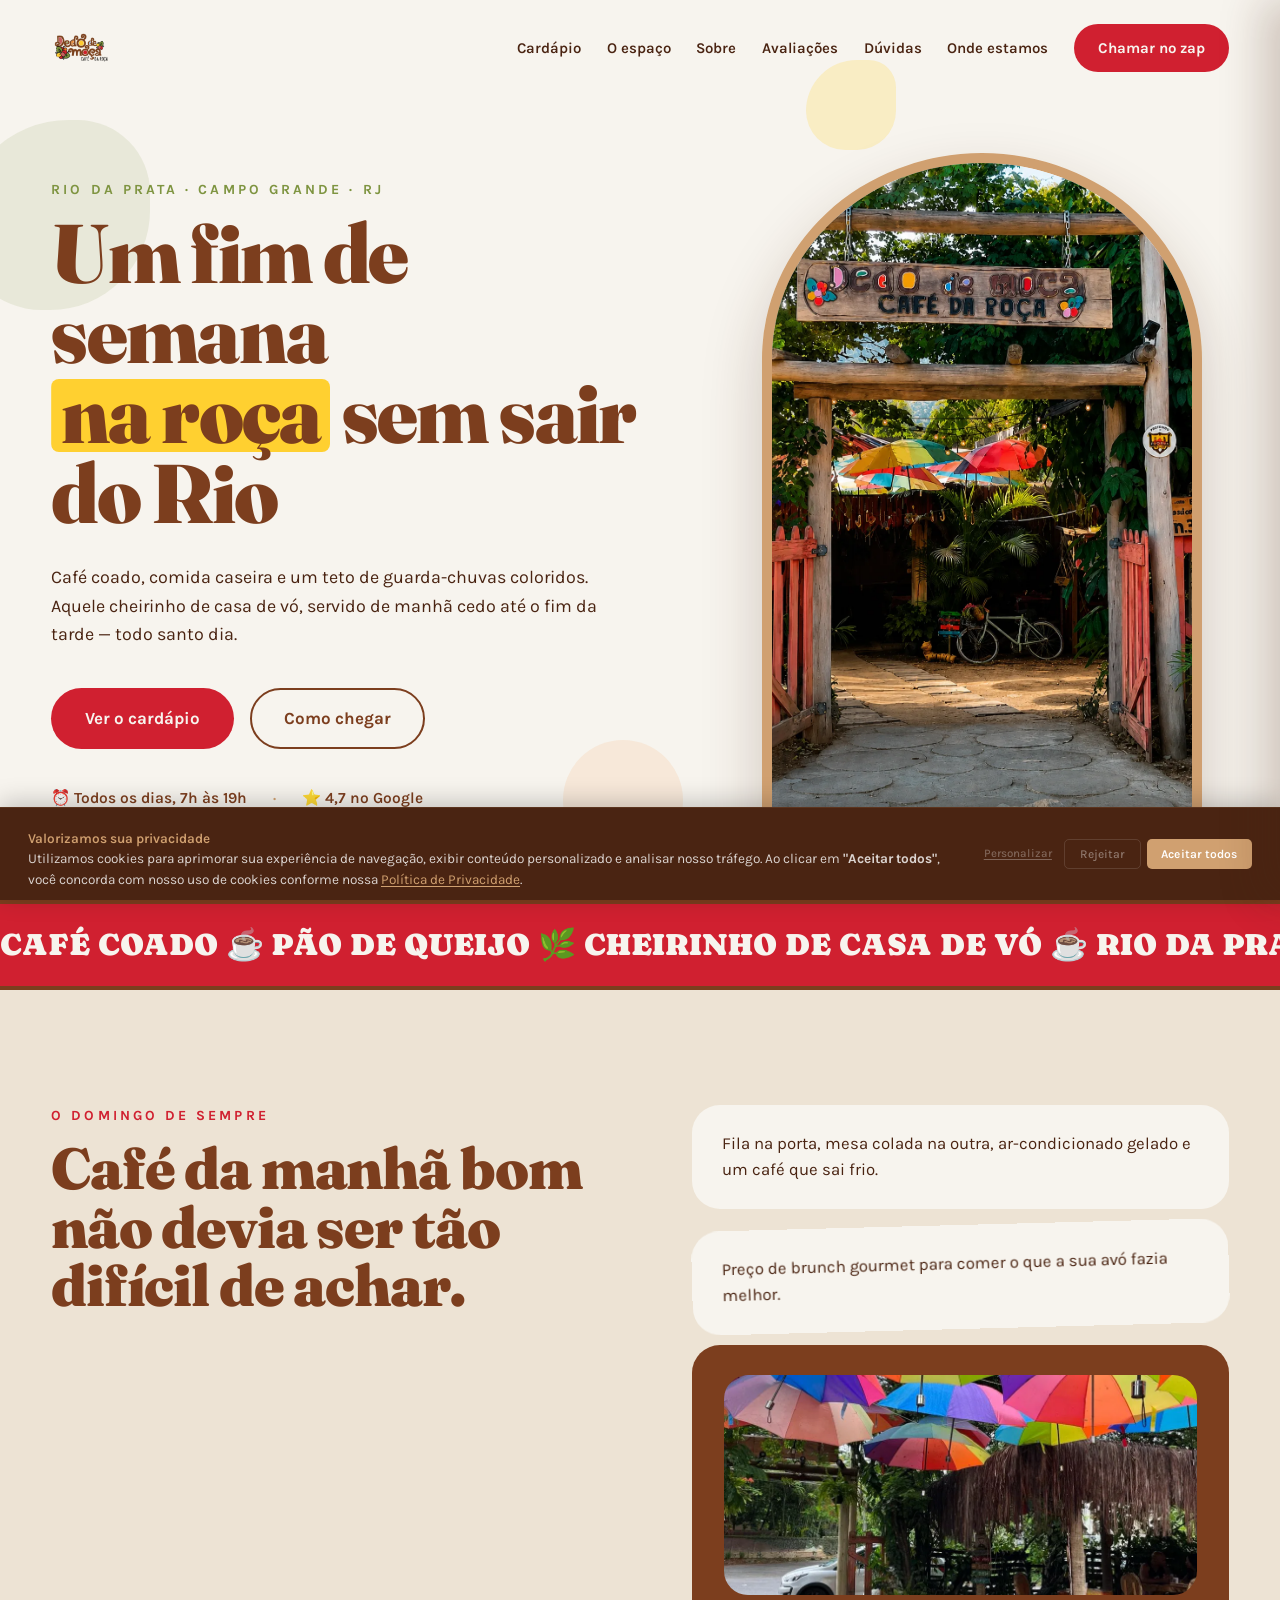
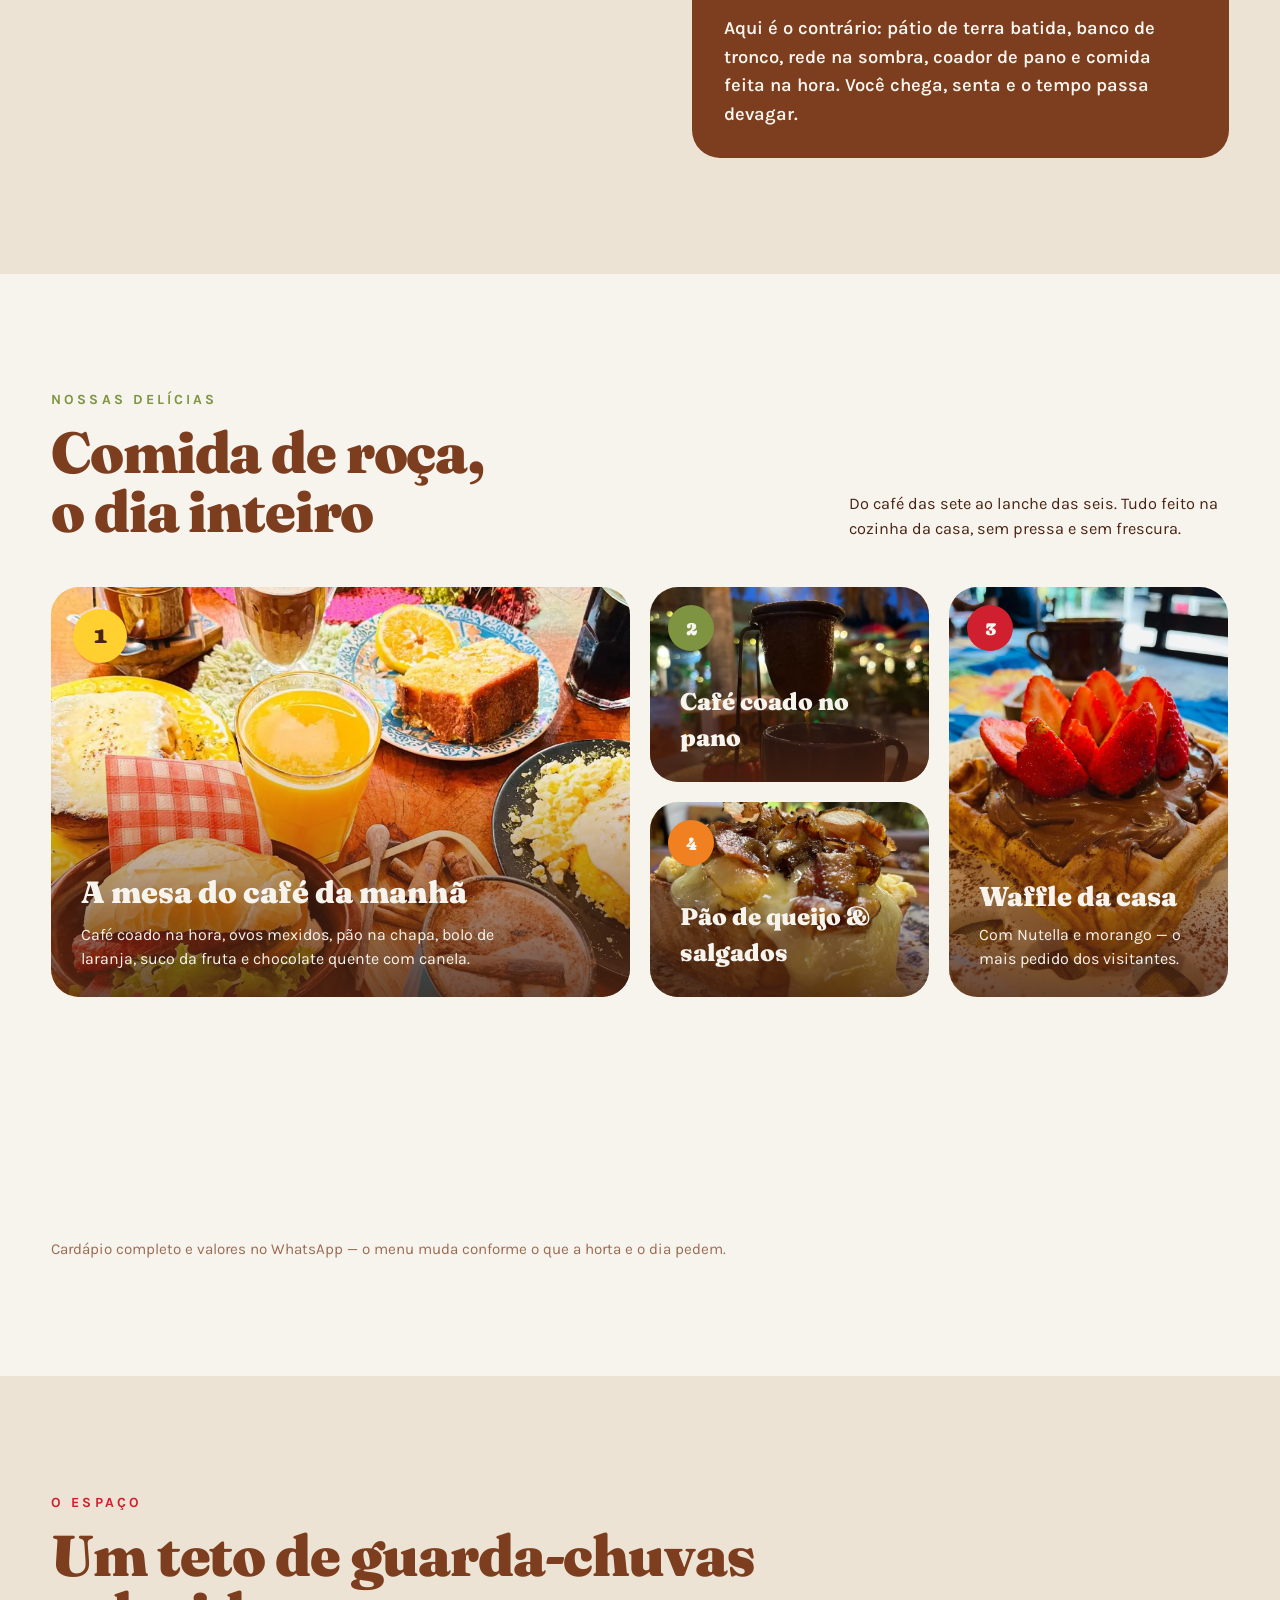
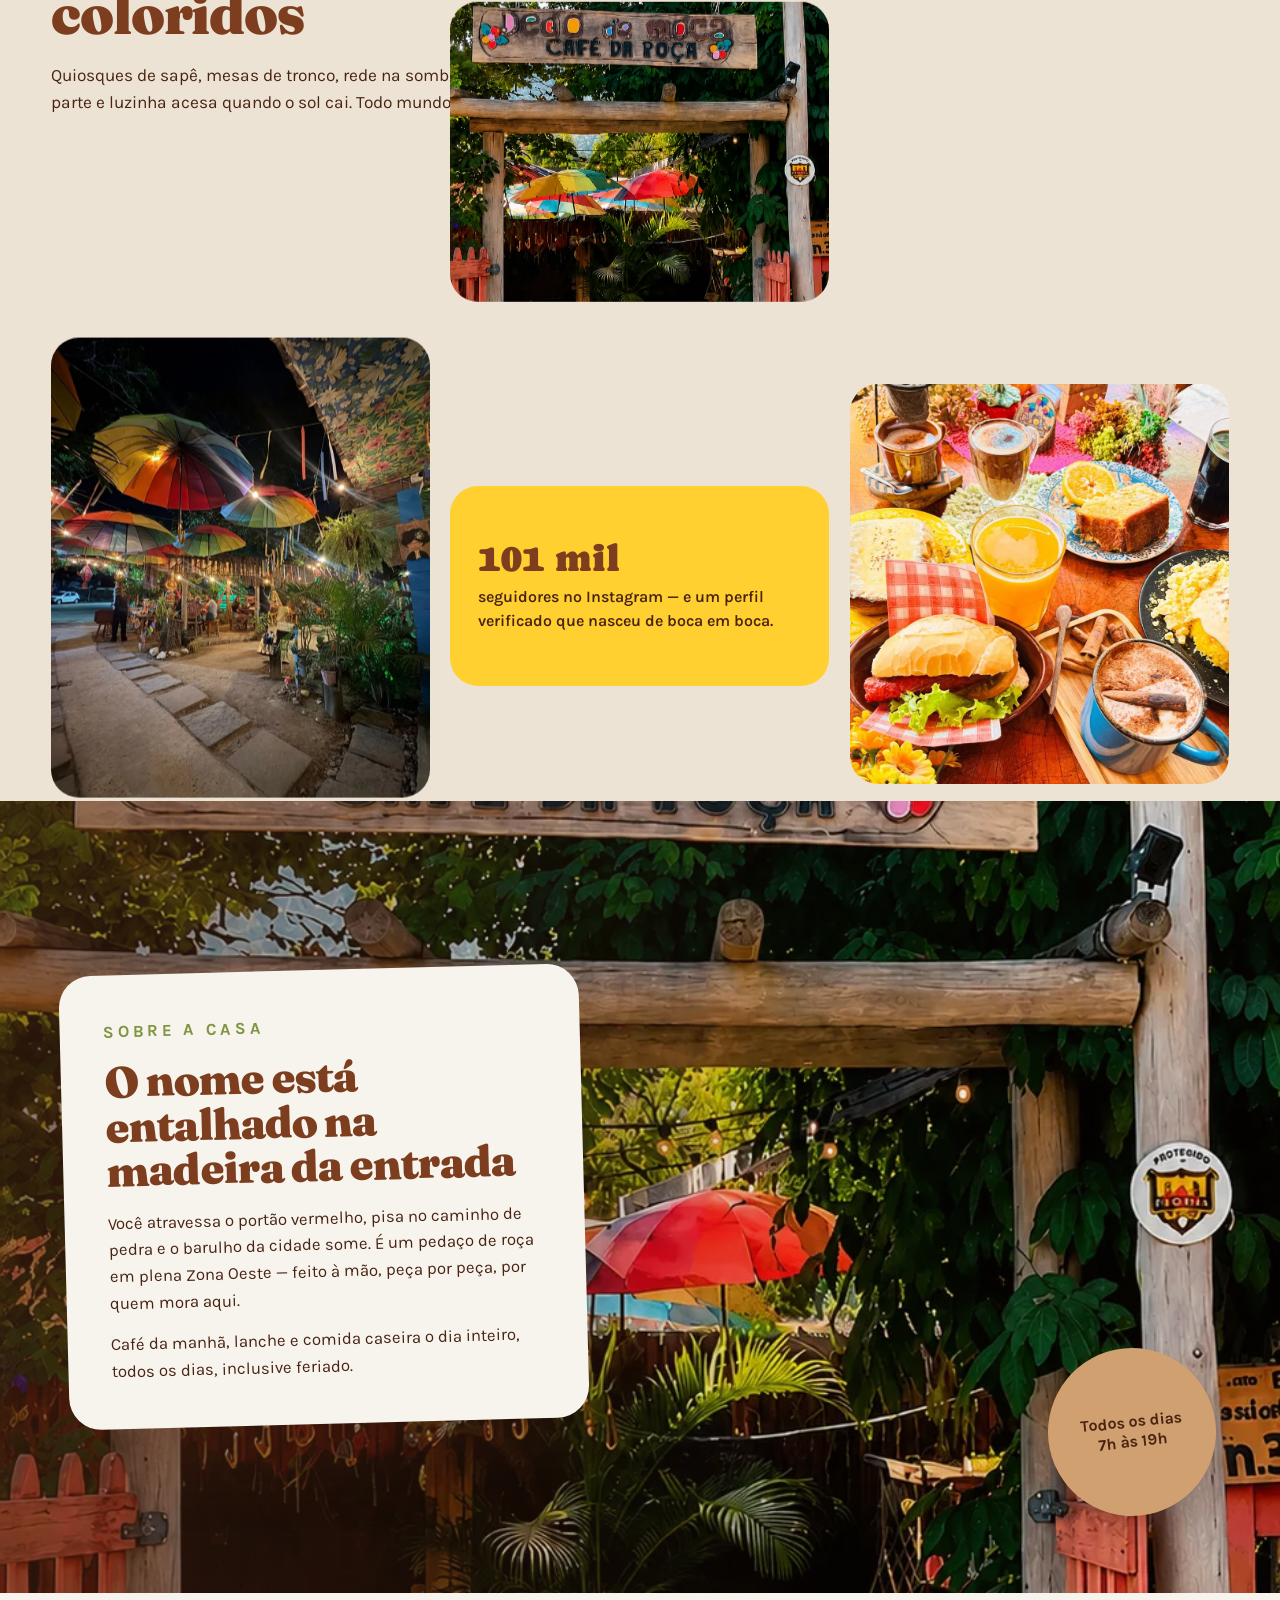
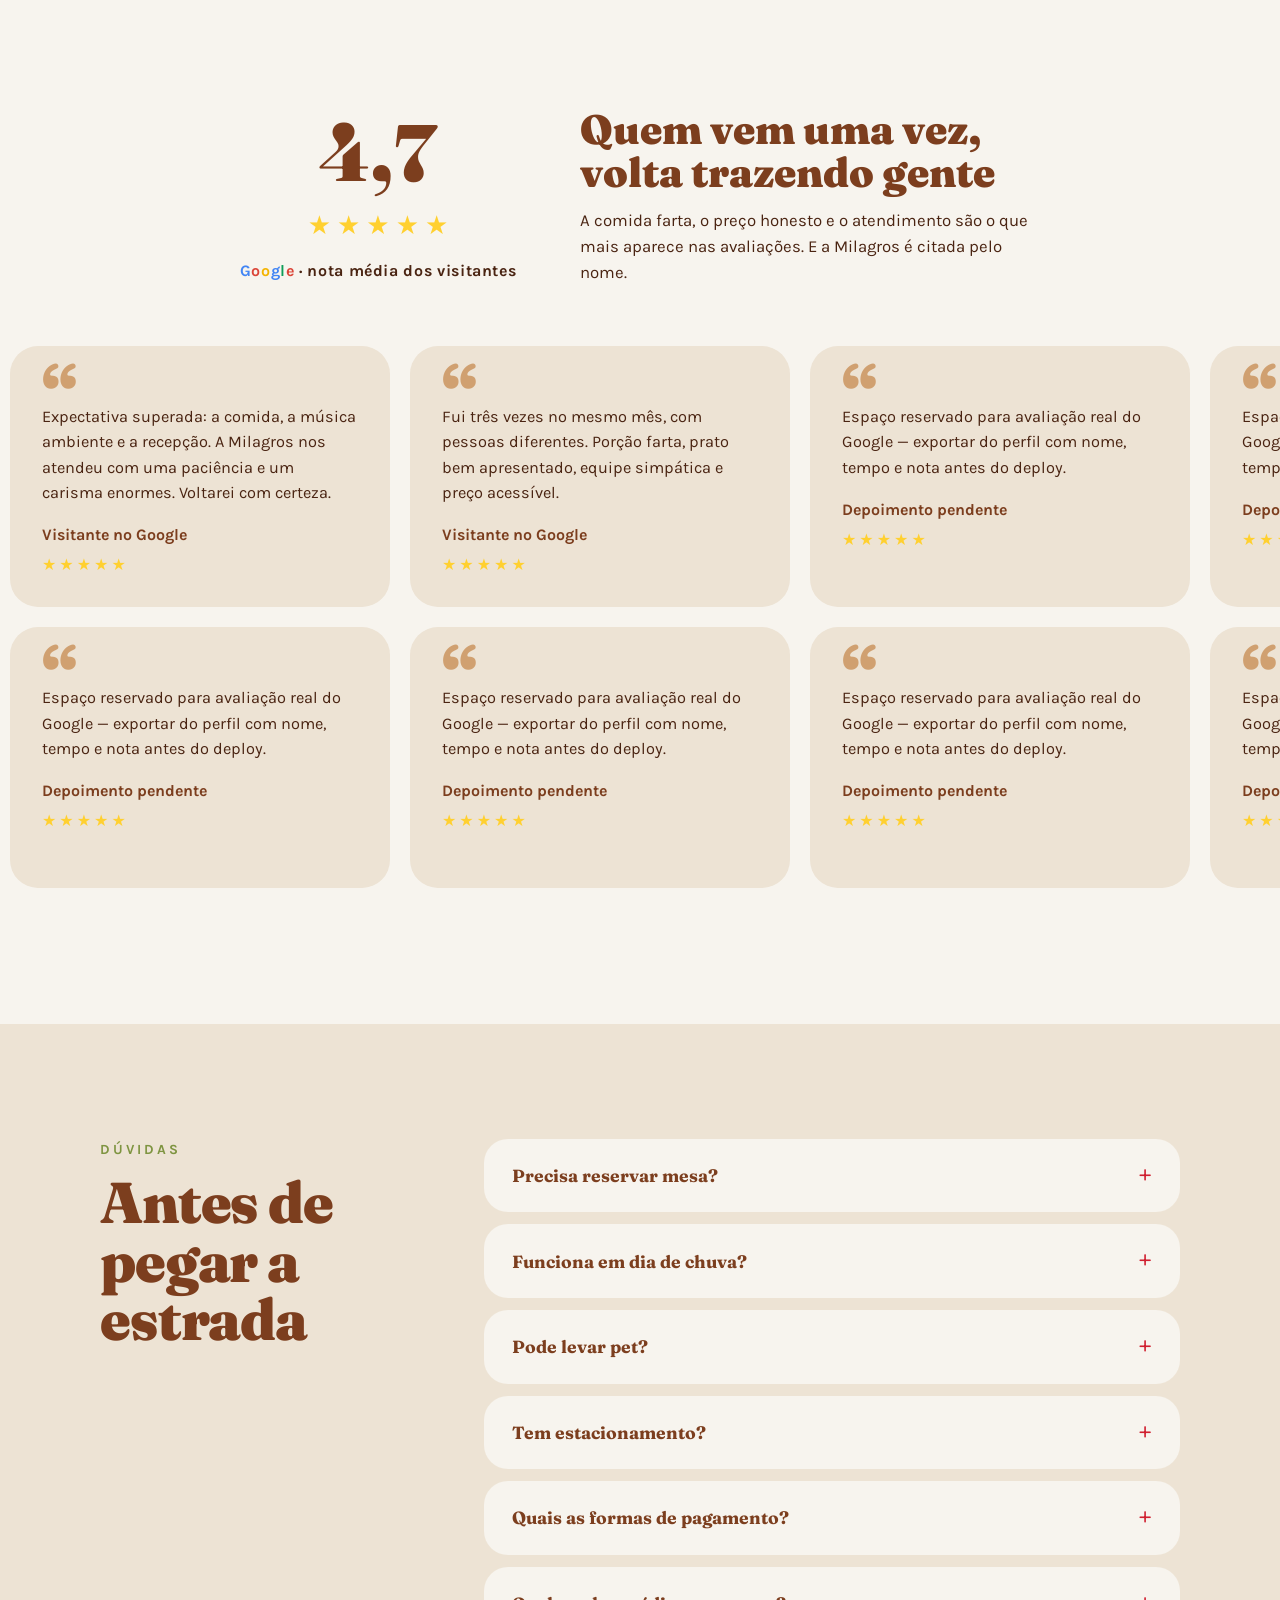
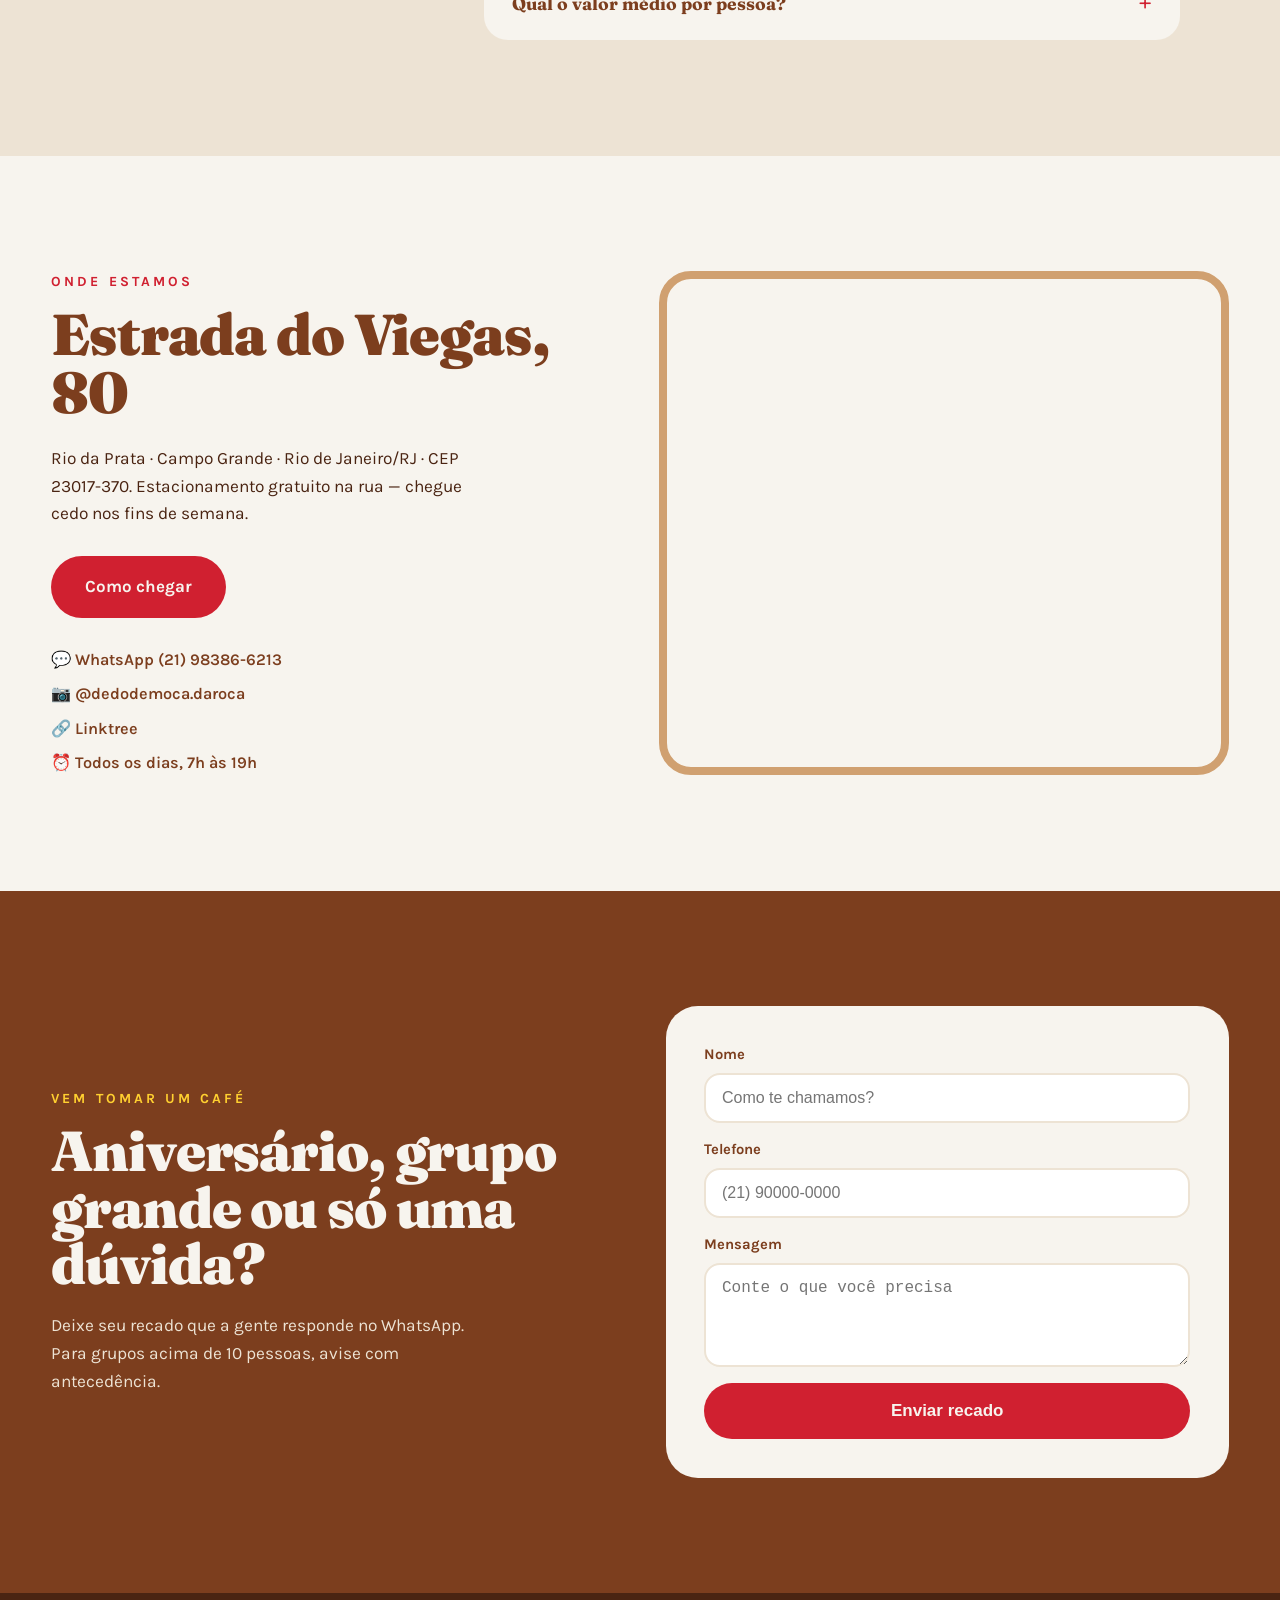
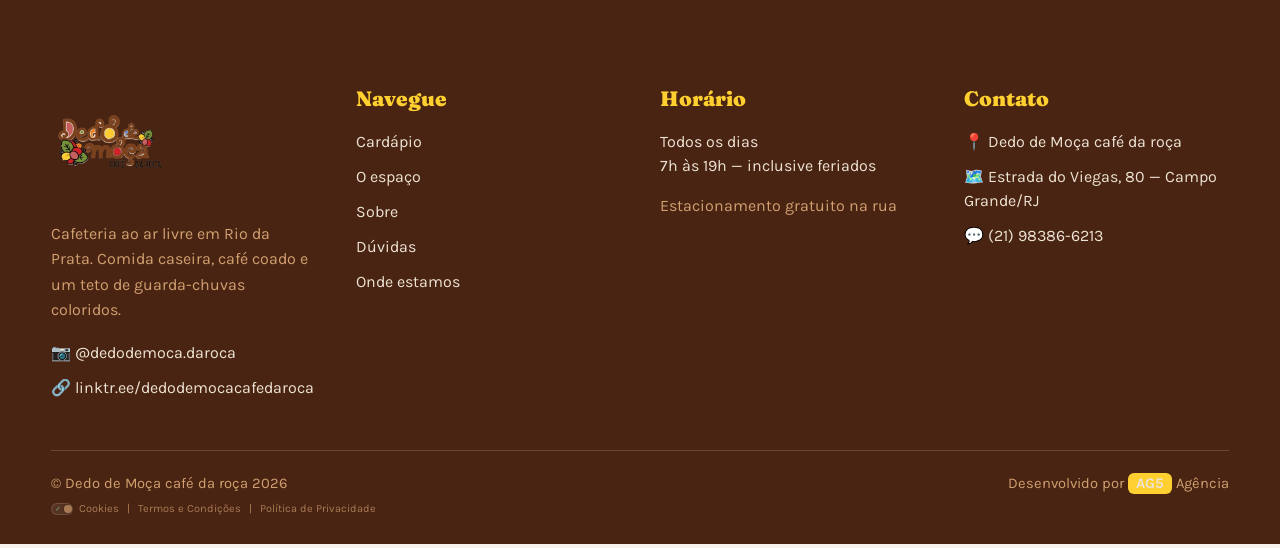
==== commit e3299b2d: "Adicionar balao de WhatsApp premium (AG5 V4) - Balao glassmorphism com cauda triangular conectando a" ====
--- a/index.html
+++ b/index.html
@@ -480,6 +480,42 @@
     </div>
 </div>
 
+<!-- WhatsApp Premium Experience -->
+<div class="wa-premium-container">
+  <!-- Balão de Mensagem Glassmorphism -->
+  <div id="wa-message-bubble" class="wa-bubble">
+    <button class="wa-close" id="wa-close-btn" aria-label="Fechar balão de mensagem">
+      <svg viewBox="0 0 24 24" fill="none" stroke="currentColor" stroke-width="2.5" stroke-linecap="round" width="14" height="14" aria-hidden="true"><path d="M18 6L6 18M6 6l12 12"/></svg>
+    </button>
+    <div class="wa-content">
+      <div class="wa-header">
+        <div class="wa-avatar-wrapper">
+          <img src="assets/avatar-logo-dedo-de-moca.webp" alt="Dedo de Moça Café da Roça" class="wa-avatar" width="48" height="48">
+        </div>
+        <div class="wa-info">
+          <span class="wa-name">Dedo de Moça Café da Roça</span>
+        </div>
+      </div>
+      <div id="wa-typing" class="wa-typing">
+        <span></span><span></span><span></span>
+      </div>
+      <div id="wa-real-message" class="wa-message-text" style="display:none;">
+        <p>Olá! 👋 Bora tomar um café da roça hoje? <strong>Todos os dias, das 7h às 19h.</strong></p>
+      </div>
+    </div>
+  </div>
+
+  <!-- Botão Flutuante Redondo -->
+  <a href="https://wa.me/5521983866213?text=Ol%C3%A1%2C%20vim%20atrav%C3%A9s%20do%20site%20e%20gostaria%20de%20fazer%20uma%20reserva%20ou%20tirar%20uma%20d%C3%BAvida."
+     class="wa-float-btn" target="_blank" rel="noopener noreferrer"
+     id="wa-main-btn" aria-label="Fale conosco pelo WhatsApp">
+    <svg viewBox="0 0 24 24" fill="currentColor" aria-hidden="true" width="30" height="30">
+      <path d="M17.472 14.382c-.297-.149-1.758-.867-2.03-.967-.273-.099-.471-.148-.67.15-.197.297-.767.966-.94 1.164-.173.199-.347.223-.644.075-.297-.15-1.255-.463-2.39-1.475-.883-.788-1.48-1.761-1.653-2.059-.173-.297-.018-.458.13-.606.134-.133.298-.347.446-.52.149-.174.198-.298.298-.497.099-.198.05-.371-.025-.52-.075-.149-.669-1.612-.916-2.207-.242-.579-.487-.5-.669-.51-.173-.008-.371-.01-.57-.01-.198 0-.52.074-.792.372-.272.297-1.04 1.016-1.04 2.479 0 1.462 1.065 2.875 1.213 3.074.149.198 2.096 3.2 5.077 4.487.709.306 1.262.489 1.694.625.712.227 1.36.195 1.871.118.571-.085 1.758-.719 2.006-1.413.248-.694.248-1.289.173-1.413-.074-.124-.272-.198-.57-.347m-5.421 7.403h-.004a9.87 9.87 0 01-5.031-1.378l-.361-.214-3.741.982.998-3.648-.235-.374a9.86 9.86 0 01-1.51-5.26c.001-5.45 4.436-9.884 9.888-9.884 2.64 0 5.122 1.03 6.988 2.898a9.825 9.825 0 012.893 6.994c-.003 5.45-4.437 9.884-9.885 9.884m8.413-18.297A11.815 11.815 0 0012.05 0C5.495 0 .16 5.335.157 11.892c0 2.096.547 4.142 1.588 5.945L.057 24l6.305-1.654a11.882 11.882 0 005.683 1.448h.005c6.554 0 11.89-5.335 11.893-11.893a11.821 11.821 0 00-3.48-8.413z"/>
+    </svg>
+    <span class="wa-badge" id="wa-notification" aria-hidden="true">1</span>
+  </a>
+</div>
+
 <script src="script.js"></script>
 <script src="cookie-banner.js" defer></script>
 </body>
--- a/style.css
+++ b/style.css
@@ -375,3 +375,202 @@
   .estrelas span{opacity:1!important;transform:none!important}
   .selo{transform:none!important}
 }
+
+/* ═══════════════════════════════════════════════════════
+   WHATSAPP PREMIUM — Balão + botão flutuante (AG5 V4)
+═══════════════════════════════════════════════════════ */
+.wa-premium-container {
+  position: fixed;
+  bottom: 25px;
+  right: 20px;
+  z-index: 2000;
+  font-family: var(--font-corpo);
+}
+
+/* Balão Glassmorphism */
+.wa-bubble {
+  width: 280px;
+  position: absolute;
+  bottom: 68px;
+  right: 0;
+  background: rgba(255, 252, 246, .98);
+  backdrop-filter: blur(10px);
+  -webkit-backdrop-filter: blur(10px);
+  border: 1px solid rgba(208, 160, 112, .25);
+  border-radius: 1rem;
+  box-shadow: 0 12px 32px -12px rgba(28, 24, 12, .18);
+  padding: 1rem 1.15rem;
+  opacity: 0;
+  visibility: hidden;
+  transform: translateY(20px) scale(0.95);
+  transition: all 0.6s cubic-bezier(0.34, 1.56, 0.64, 1);
+}
+
+/* Cauda triangular conectando o balão ao botão */
+.wa-bubble::before {
+  content: '';
+  position: absolute;
+  bottom: -10px;
+  right: 16px;
+  width: 20px;
+  height: 20px;
+  background: inherit;
+  border-right: 1px solid rgba(208, 160, 112, .35);
+  border-bottom: 1px solid rgba(208, 160, 112, .35);
+  transform: rotate(45deg);
+  border-bottom-right-radius: 4px;
+  z-index: -1;
+}
+
+.wa-bubble.show {
+  opacity: 1;
+  visibility: visible;
+  transform: translateY(0) scale(1);
+}
+
+/* Cabeçalho */
+.wa-header {
+  display: flex;
+  align-items: center;
+  gap: 12px;
+  margin-bottom: 12px;
+  padding-bottom: 10px;
+  border-bottom: 1px solid rgba(0, 0, 0, 0.06);
+}
+
+.wa-avatar-wrapper { position: relative; flex-shrink: 0; }
+
+.wa-avatar {
+  width: 44px;
+  height: 44px;
+  border-radius: 50%;
+  object-fit: cover;
+  object-position: top;
+  border: 2px solid #25d366;
+  display: block;
+}
+
+.wa-name {
+  display: block;
+  font-weight: 700;
+  color: #1a1a1a;
+  font-size: 14px;
+  letter-spacing: .01em;
+}
+
+/* Digitação */
+.wa-typing {
+  display: flex;
+  gap: 4px;
+  padding: 6px 0;
+}
+
+.wa-typing span {
+  width: 5px;
+  height: 5px;
+  background: #25d366;
+  border-radius: 50%;
+  animation: wa-typing-ani 1.4s infinite;
+  opacity: 0.4;
+}
+
+.wa-typing span:nth-child(2) { animation-delay: 0.2s; }
+.wa-typing span:nth-child(3) { animation-delay: 0.4s; }
+
+@keyframes wa-typing-ani {
+  0%, 100% { transform: translateY(0); opacity: 0.4; }
+  50%      { transform: translateY(-4px); opacity: 1; }
+}
+
+/* Mensagem */
+.wa-message-text p {
+  margin: 0;
+  font-size: 13px;
+  color: #333;
+  line-height: 1.5;
+}
+
+.wa-message-text p strong {
+  color: var(--caramelo);
+  font-weight: 700;
+}
+
+/* Botão flutuante redondo */
+.wa-float-btn {
+  width: 54px;
+  height: 54px;
+  background: #25D366;
+  color: #fff !important;
+  border-radius: 50%;
+  display: flex;
+  align-items: center;
+  justify-content: center;
+  box-shadow: 0 8px 24px rgba(37, 211, 102, 0.3);
+  text-decoration: none;
+  transition: all 0.6s ease;
+  opacity: 0;
+  visibility: hidden;
+  transform: translateY(20px) scale(0.8);
+  position: relative;
+}
+
+.wa-float-btn.visible {
+  opacity: 1;
+  visibility: visible;
+  transform: translateY(0) scale(1);
+}
+
+.wa-float-btn:hover { transform: scale(1.1) translateY(-3px); }
+.wa-float-btn svg { display: block; }
+
+/* Badge de notificação */
+.wa-badge {
+  position: absolute;
+  top: -1px;
+  right: -1px;
+  background: #ff3b30;
+  color: #fff;
+  font-size: 9px;
+  line-height: 1;
+  width: 15px;
+  height: 15px;
+  border-radius: 50%;
+  display: flex;
+  align-items: center;
+  justify-content: center;
+  font-weight: 700;
+  border: 1.5px solid #fff;
+  opacity: 0;
+  transform: scale(0);
+  transition: all 0.4s ease;
+}
+
+.wa-badge.show { opacity: 1; transform: scale(1); }
+
+/* Botão fechar */
+.wa-close {
+  position: absolute;
+  top: 10px;
+  right: 10px;
+  background: none;
+  border: none;
+  color: #999;
+  cursor: pointer;
+  padding: 5px;
+  transition: color 0.3s;
+  display: flex;
+  align-items: center;
+  justify-content: center;
+}
+
+.wa-close:hover { color: #666; }
+
+/* Classes utilitárias (PageSpeed fix) */
+.wa-typing.is-hidden { display: none !important; }
+.wa-message-text.is-visible { display: block !important; opacity: 0; transition: opacity 500ms ease; }
+.wa-message-text.is-visible.is-in { opacity: 1; }
+
+@media (max-width: 480px) {
+  .wa-premium-container { bottom: 16px; right: 16px; }
+  .wa-bubble { width: 260px; bottom: 72px; }
+}
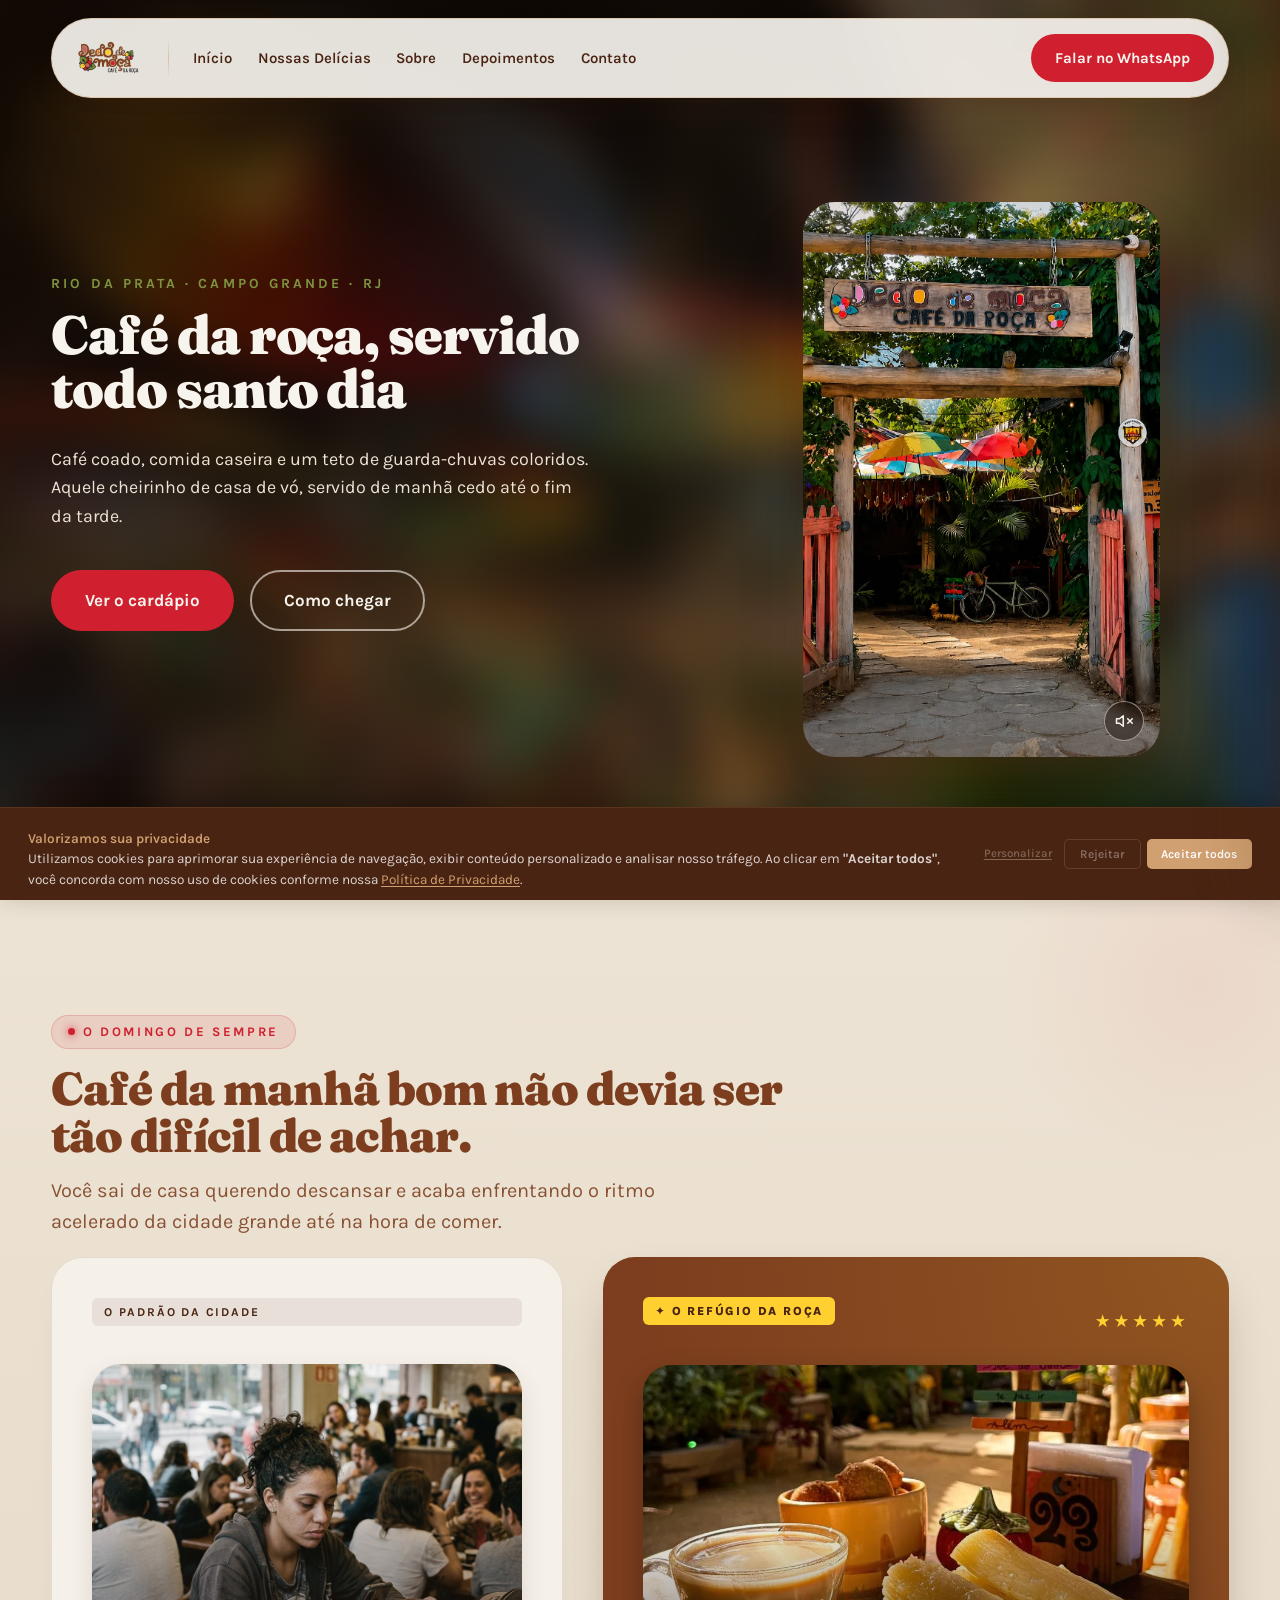
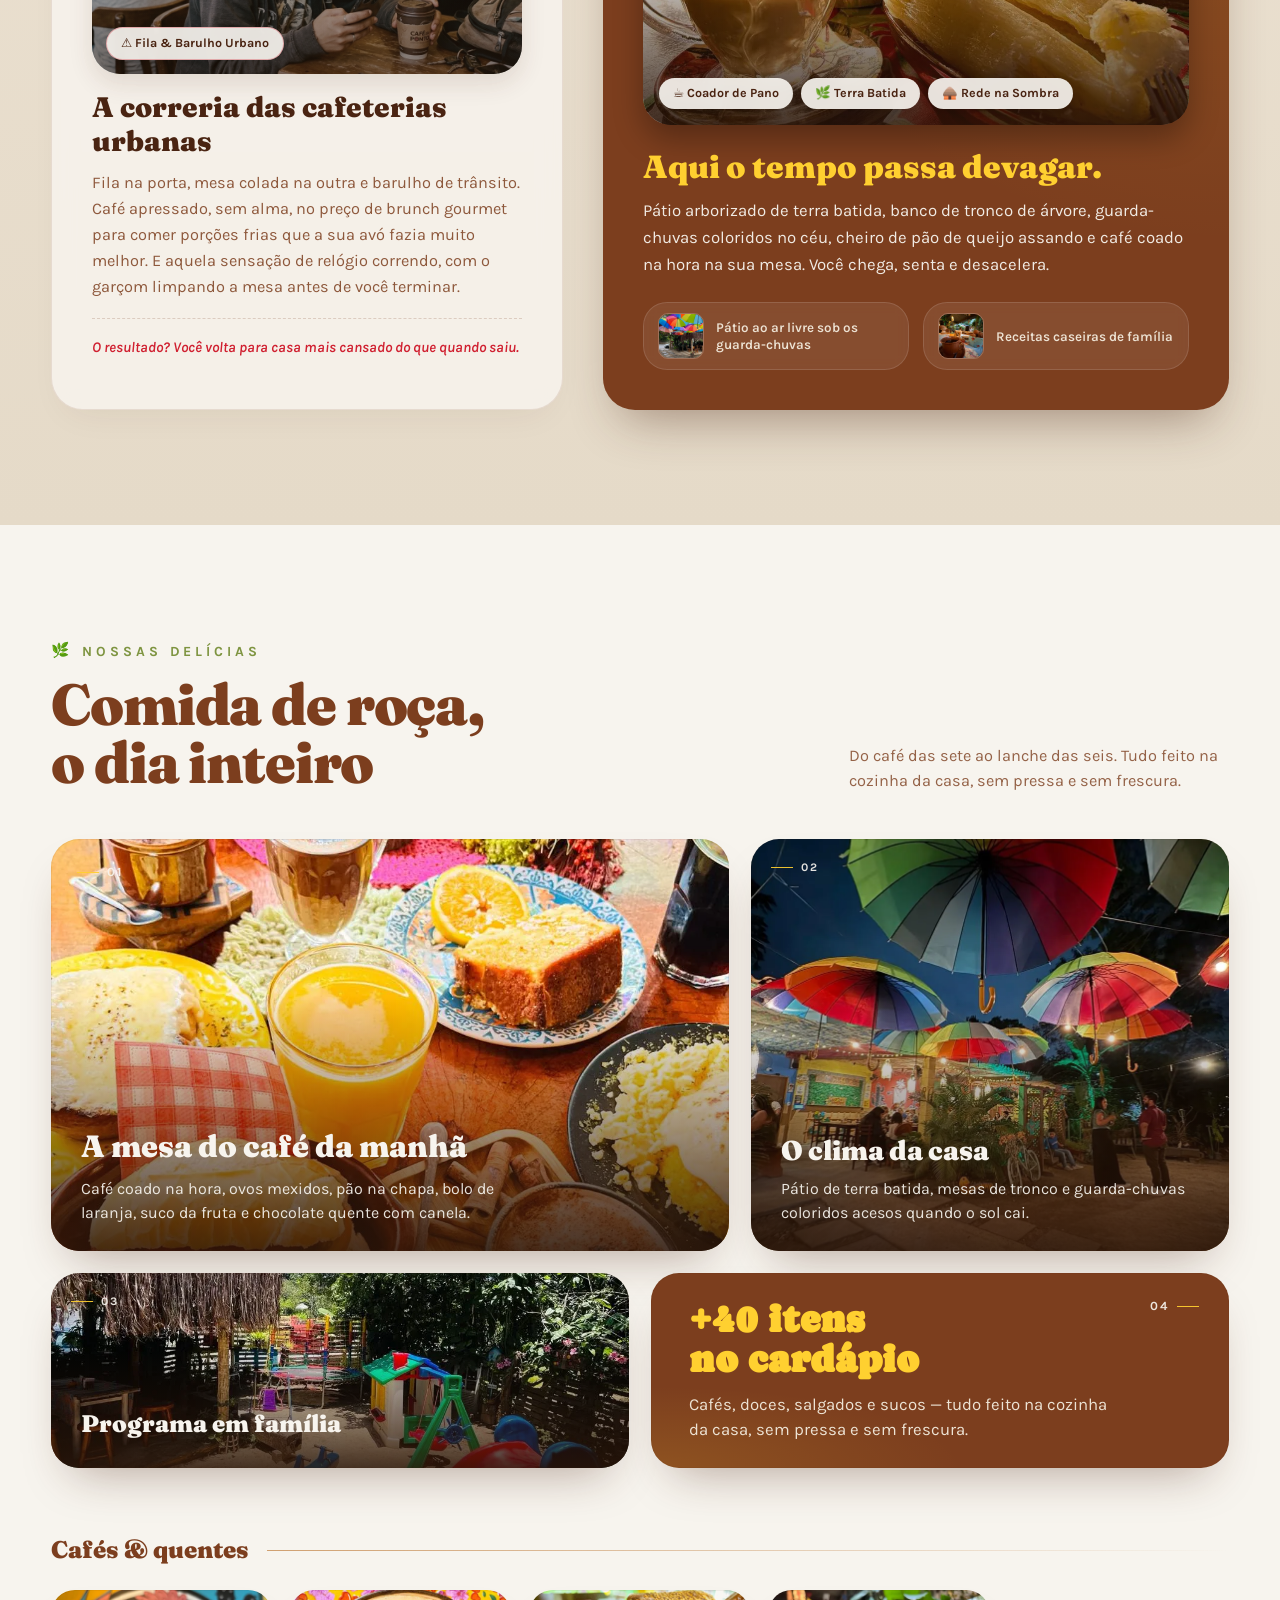
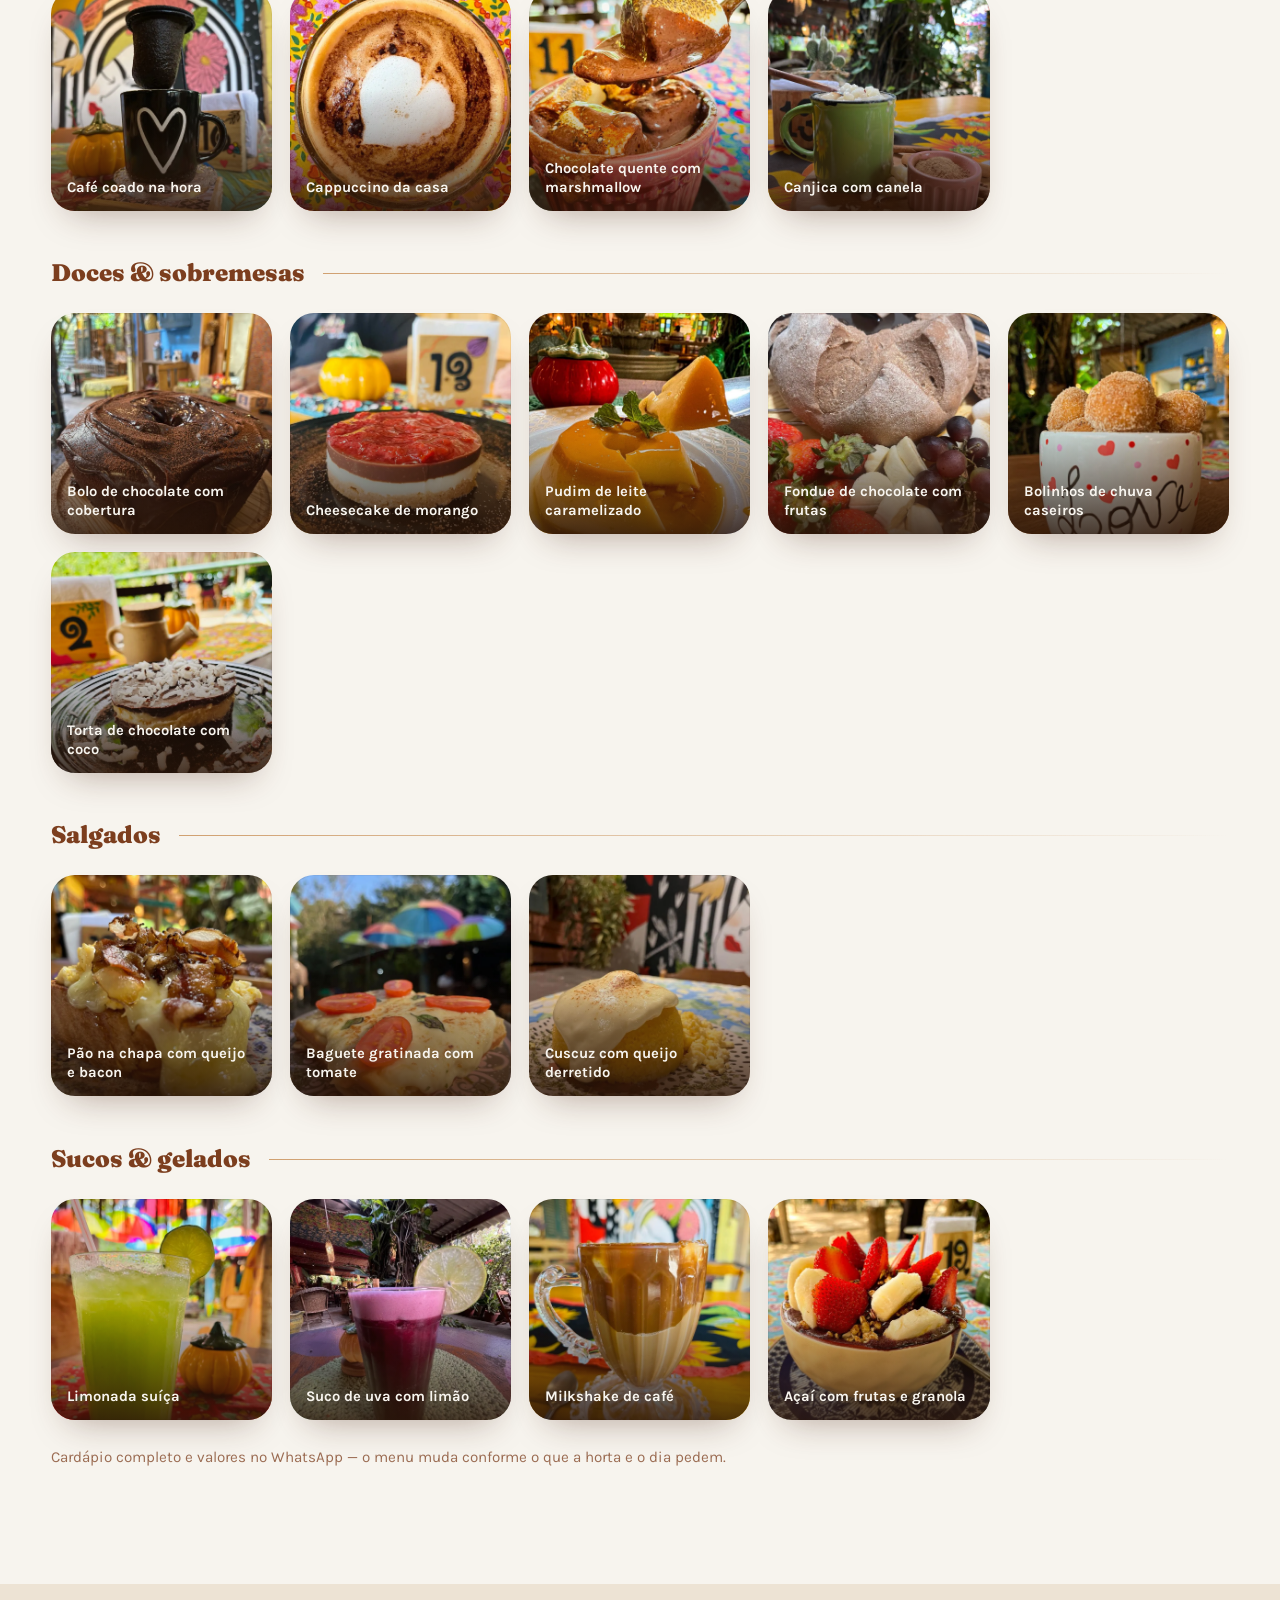
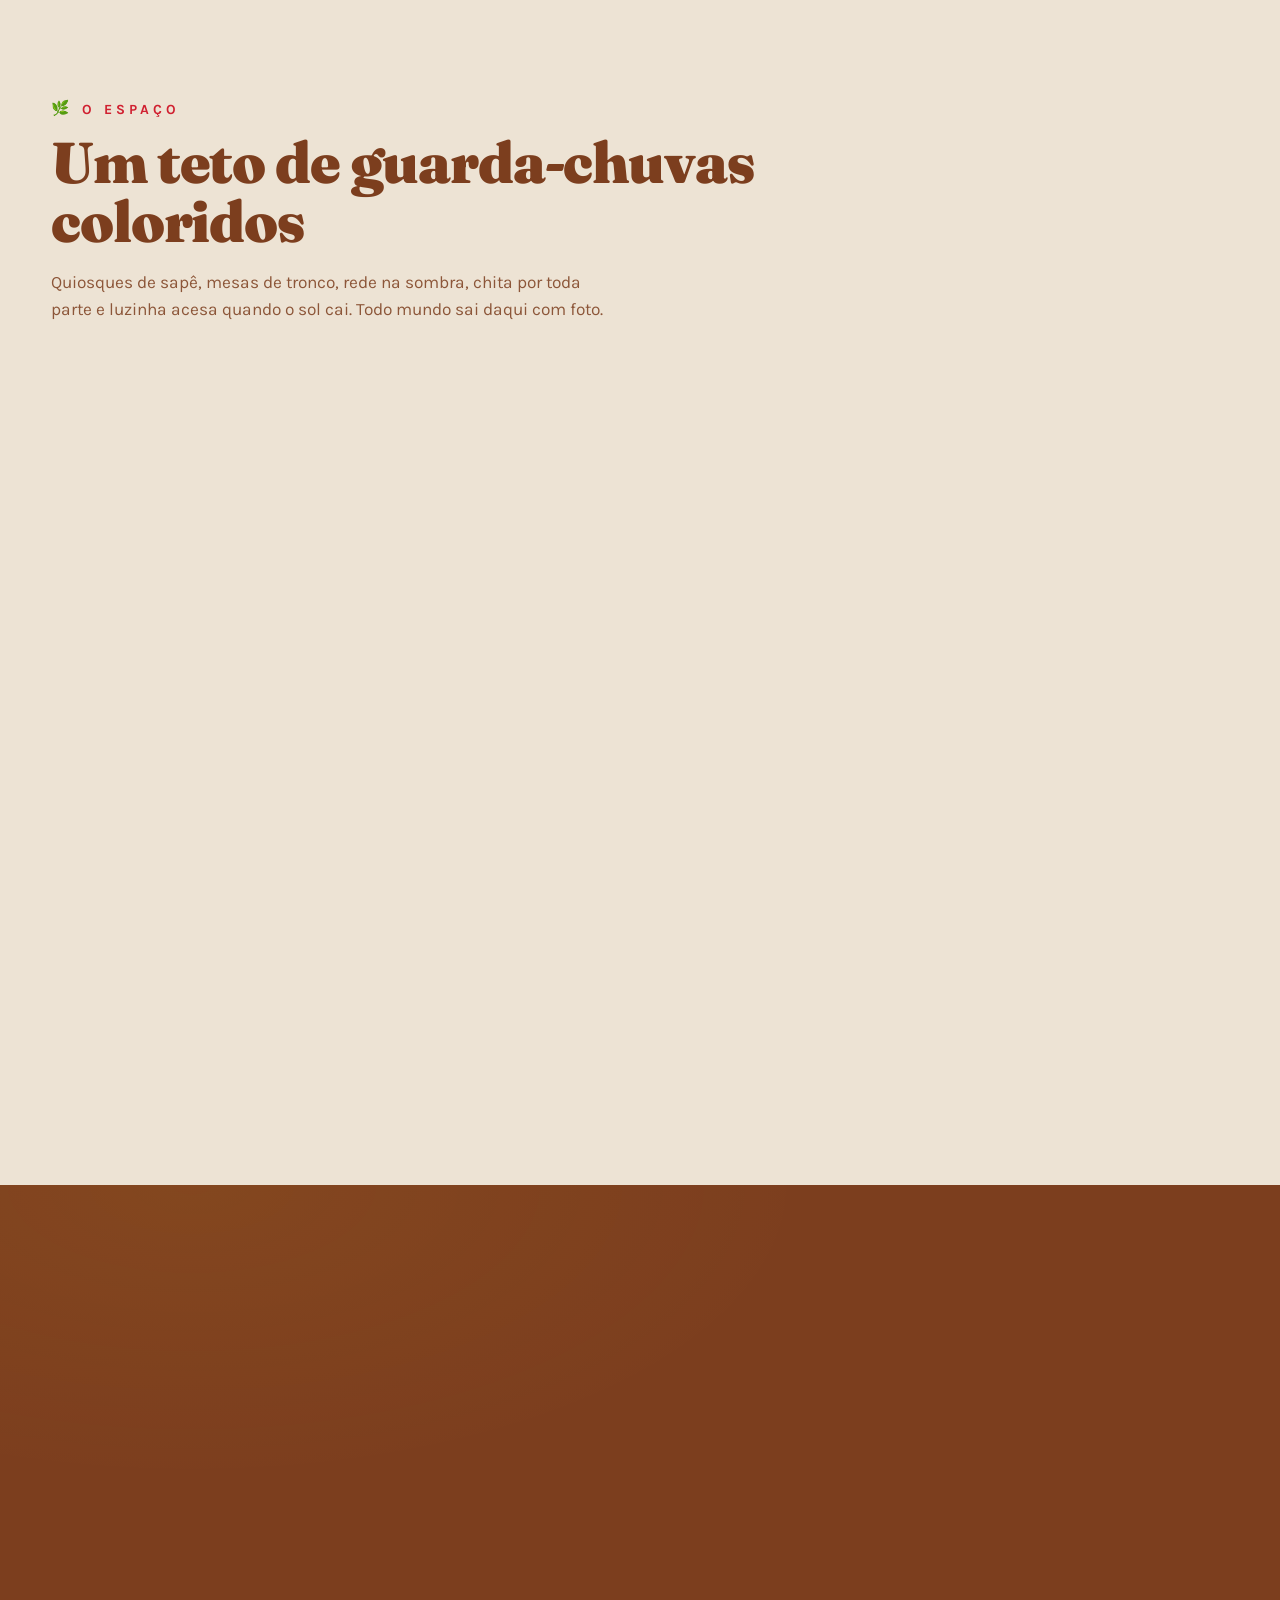
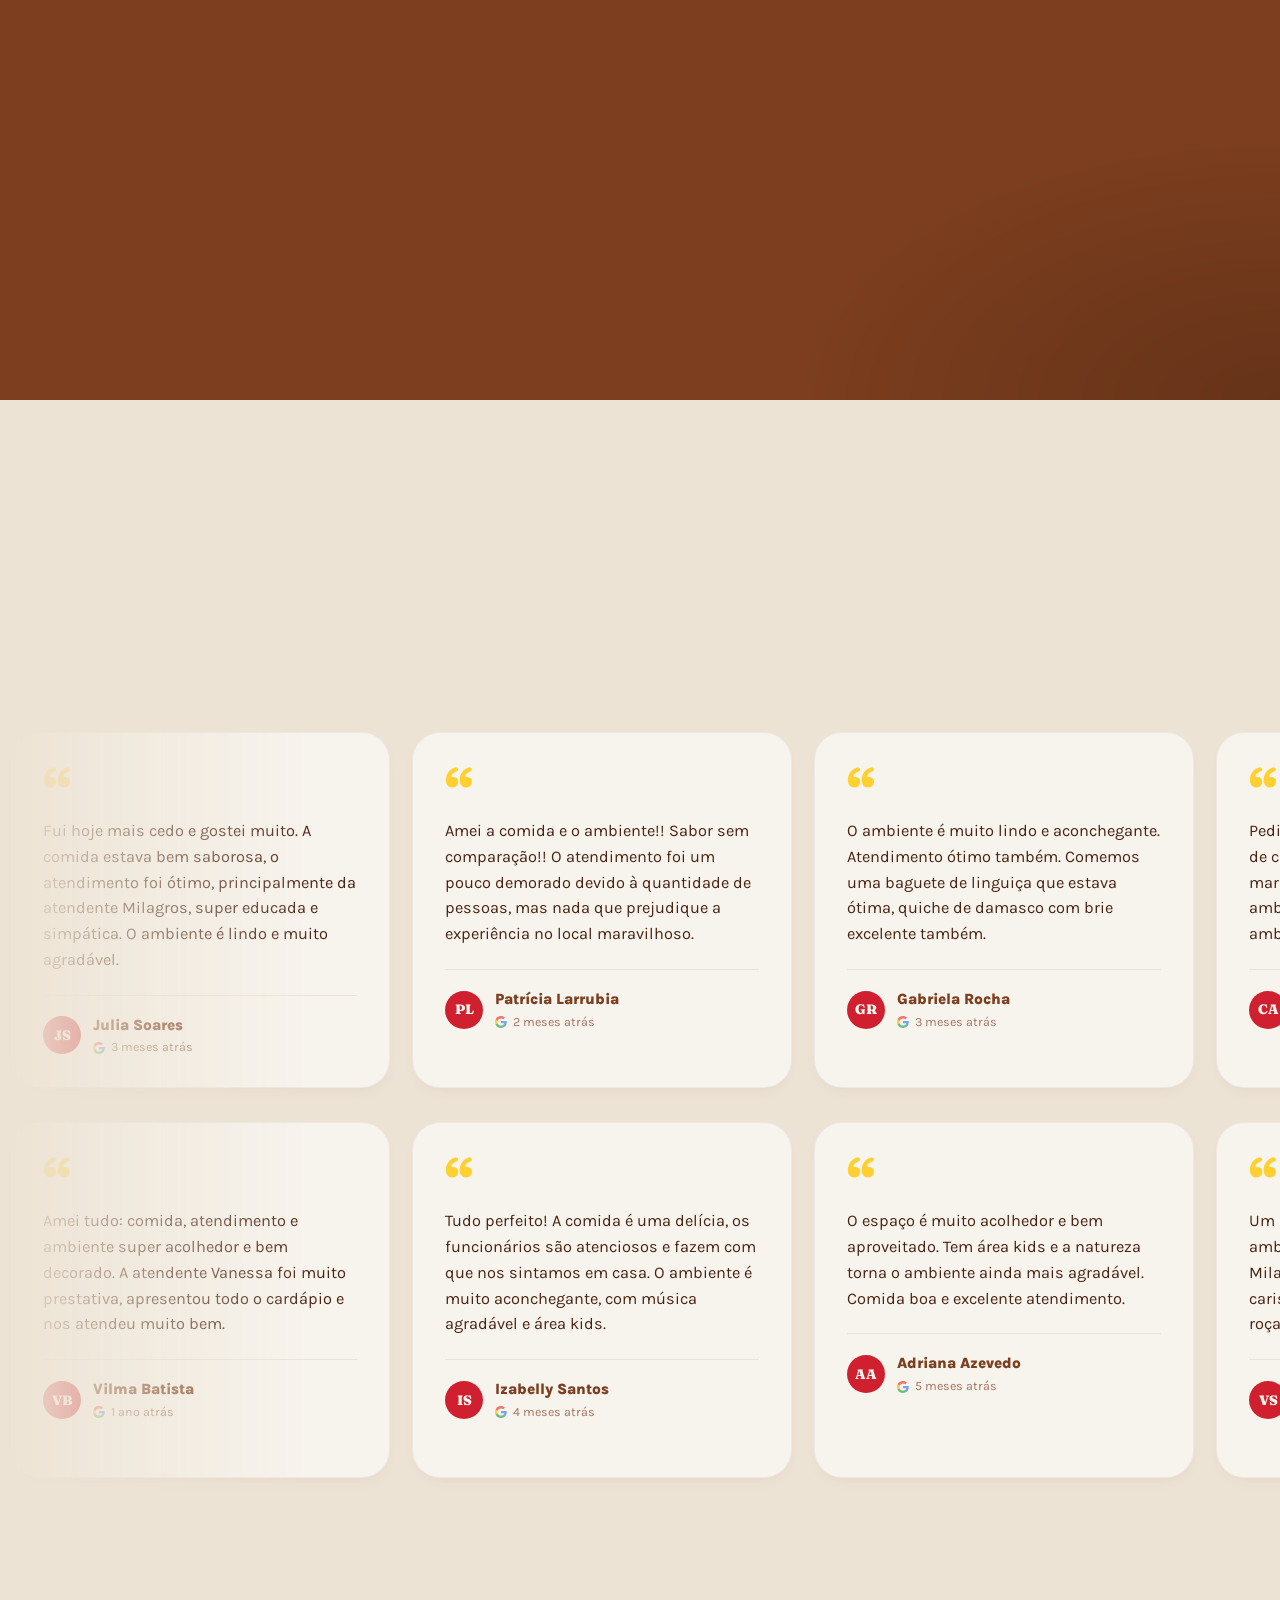
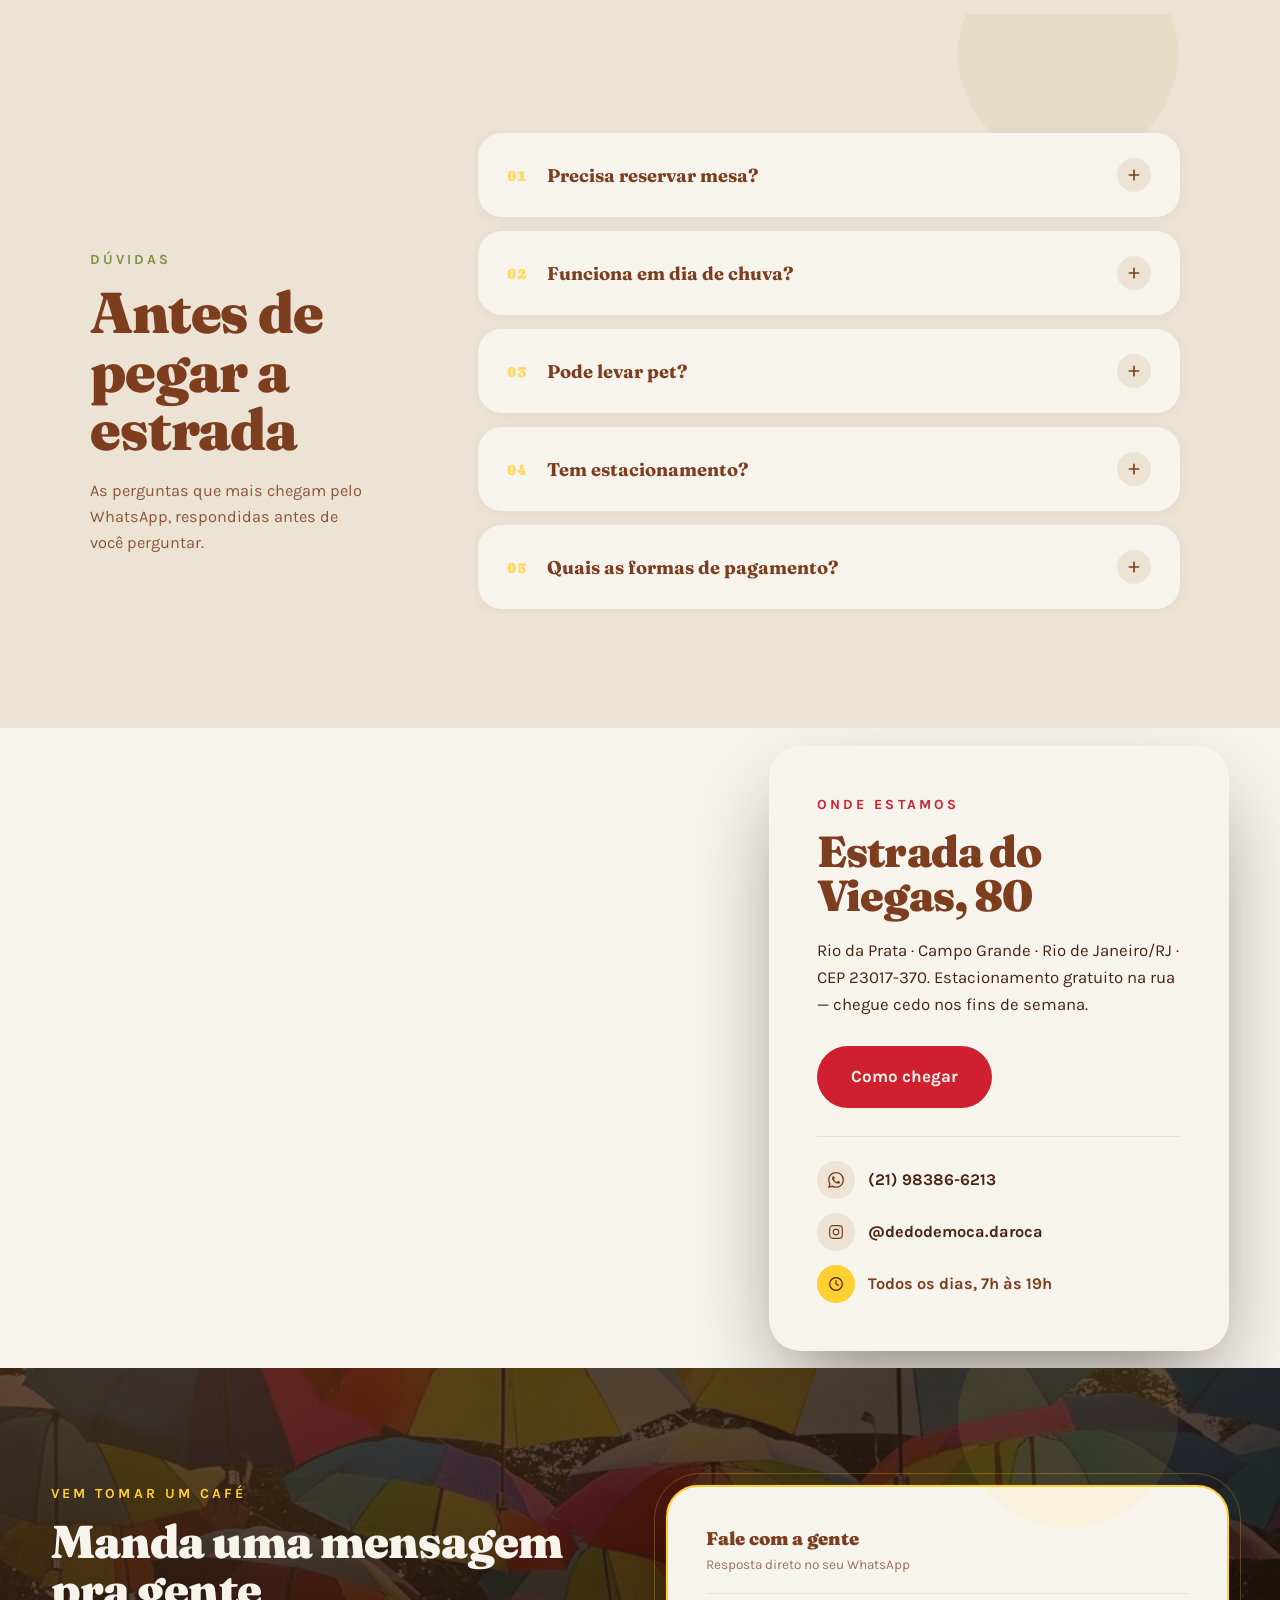
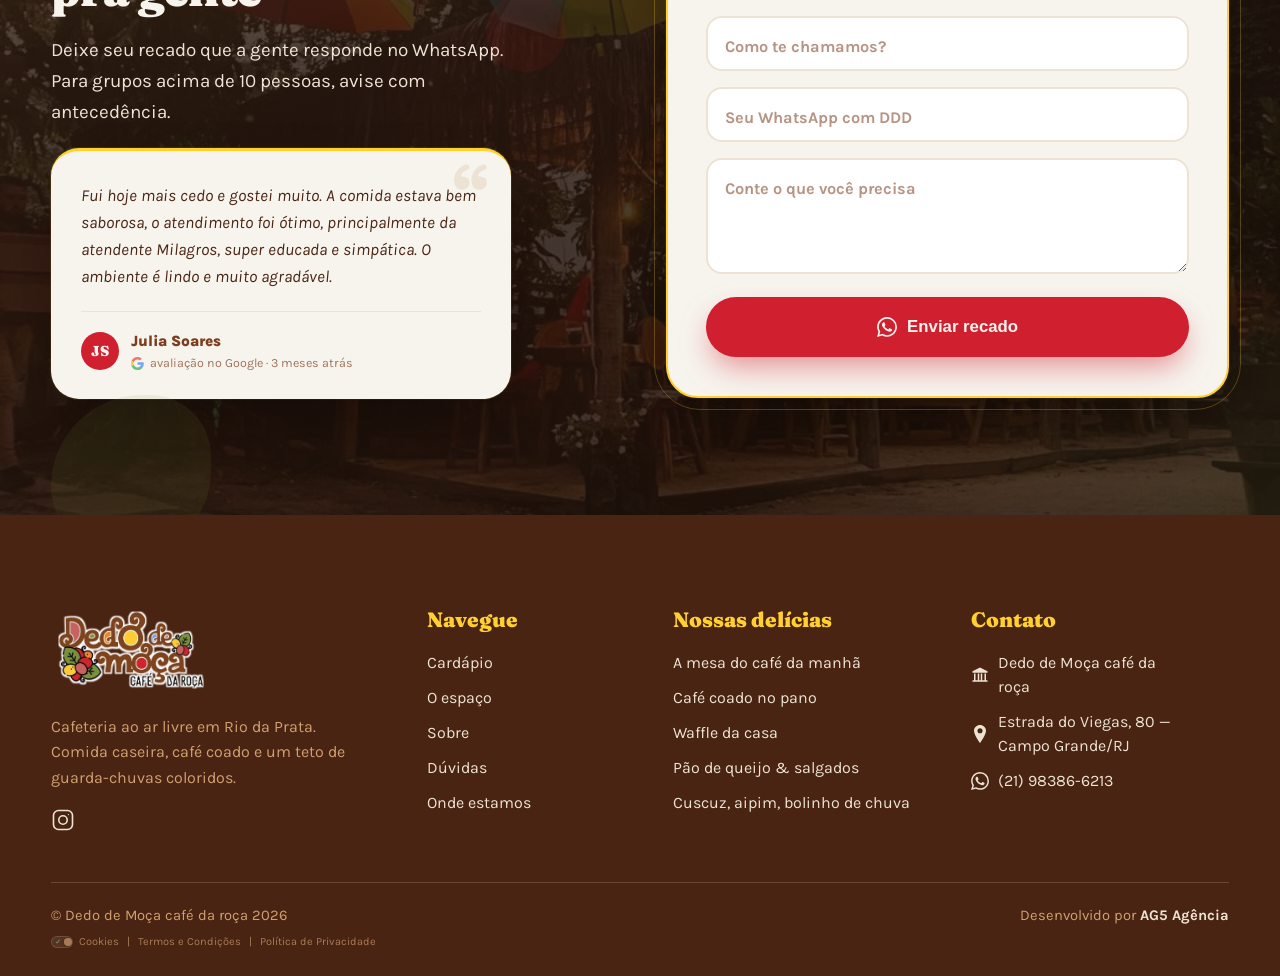
==== commit 0a099de0: "refactor: implement site-wide SEO optimizations, update navbar UI, and add tracking analytics." ====
--- a/index.html
+++ b/index.html
@@ -3,85 +3,291 @@
 <head>
 <meta charset="utf-8" />
 <meta name="viewport" content="width=device-width, initial-scale=1" />
-<title>Dedo de Moça Café da Roça — Cafeteria ao ar livre em Campo Grande, RJ</title>
-<meta name="description" content="Café coado, comida caseira e um teto de guarda-chuvas coloridos em Rio da Prata, Campo Grande/RJ. Todos os dias das 7h às 19h." />
+<title>Cafeteria em Campo Grande, RJ | Dedo de Moça Café da Roça</title>
+<meta name="description" content="Cafeteria ao ar livre em Rio da Prata, Campo Grande/RJ. Café coado, comida caseira e um teto de guarda-chuvas coloridos. Nota 4,7 no Google. Todos os dias, 7h às 19h." />
+<link rel="canonical" href="http://www.dedodemoca.ag5agencia.site/" />
 <link rel="icon" href="assets/favicon-dedo-de-moca.ico" />
+
+<!-- Geo / Local SEO -->
+<meta name="geo.region" content="BR-RJ" />
+<meta name="geo.placename" content="Campo Grande, Rio de Janeiro" />
+<meta name="geo.position" content="-22.9155687;-43.5150784" />
+<meta name="ICBM" content="-22.9155687, -43.5150784" />
+
+<!-- Open Graph -->
+<meta property="og:type" content="restaurant.menu" />
+<meta property="og:title" content="Dedo de Moça Café da Roça — Cafeteria em Campo Grande, RJ" />
+<meta property="og:description" content="Café coado, comida caseira e um teto de guarda-chuvas coloridos em Rio da Prata, Campo Grande/RJ. Nota 4,7 no Google. Todos os dias, 7h às 19h." />
+<meta property="og:image" content="http://www.dedodemoca.ag5agencia.site/assets/dedo-de-moca-guarda-chuvas-coloridos-noite.webp" />
+<meta property="og:url" content="http://www.dedodemoca.ag5agencia.site/" />
+<meta property="og:locale" content="pt_BR" />
+<meta property="og:site_name" content="Dedo de Moça Café da Roça" />
+
+<!-- Twitter Card -->
+<meta name="twitter:card" content="summary_large_image" />
+<meta name="twitter:title" content="Dedo de Moça Café da Roça — Cafeteria em Campo Grande, RJ" />
+<meta name="twitter:description" content="Café coado, comida caseira e um teto de guarda-chuvas coloridos em Rio da Prata, Campo Grande/RJ. Nota 4,7 no Google." />
+<meta name="twitter:image" content="http://www.dedodemoca.ag5agencia.site/assets/dedo-de-moca-guarda-chuvas-coloridos-noite.webp" />
+
 <link rel="preconnect" href="https://fonts.googleapis.com" />
 <link rel="preconnect" href="https://fonts.gstatic.com" crossorigin />
 <link href="https://fonts.googleapis.com/css2?family=Fraunces:opsz,wght@9..144,600;9..144,900&family=Karla:wght@400;600;700&family=Caprasimo&display=swap" rel="stylesheet" />
 <link rel="stylesheet" href="style.css" />
 <link rel="stylesheet" href="cookie-banner.css" />
+
+<script type="application/ld+json">
+{
+  "@context": "https://schema.org",
+  "@graph": [
+    {
+      "@type": "CafeOrCoffeeShop",
+      "@id": "http://www.dedodemoca.ag5agencia.site/#negocio",
+      "name": "Dedo de Moça café da roça",
+      "alternateName": "Cafeteria Campo Grande RJ - Dedo de Moça café da roça | Café da Manhã | Comida Caseira",
+      "url": "http://www.dedodemoca.ag5agencia.site/",
+      "logo": "http://www.dedodemoca.ag5agencia.site/assets/logo-dedo-de-moca-desktop.webp",
+      "image": [
+        "http://www.dedodemoca.ag5agencia.site/assets/dedo-de-moca-guarda-chuvas-coloridos-noite.webp",
+        "http://www.dedodemoca.ag5agencia.site/assets/dedo-de-moca-portal-entrada-placa-madeira.webp"
+      ],
+      "description": "Cafeteria ao ar livre em Rio da Prata, Campo Grande/RJ. Café coado, comida caseira e um teto de guarda-chuvas coloridos. Todos os dias, 7h às 19h.",
+      "telephone": "+5521983866213",
+      "priceRange": "$$",
+      "foundingDate": "2022-03-05",
+      "servesCuisine": "Café da roça, comida caseira brasileira",
+
+      "address": {
+        "@type": "PostalAddress",
+        "streetAddress": "Estrada do Viegas, 80",
+        "addressLocality": "Rio da Prata, Campo Grande, Rio de Janeiro",
+        "addressRegion": "RJ",
+        "postalCode": "23017-370",
+        "addressCountry": "BR"
+      },
+
+      "geo": {
+        "@type": "GeoCoordinates",
+        "latitude": -22.9155687,
+        "longitude": -43.5150784
+      },
+
+      "openingHoursSpecification": {
+        "@type": "OpeningHoursSpecification",
+        "dayOfWeek": ["Monday","Tuesday","Wednesday","Thursday","Friday","Saturday","Sunday"],
+        "opens": "07:00",
+        "closes": "19:00"
+      },
+
+      "areaServed": [
+        {
+          "@type": "City",
+          "name": "Campo Grande",
+          "containedInPlace": { "@type": "State", "name": "Rio de Janeiro" }
+        },
+        { "@type": "Place", "name": "Rio da Prata" },
+        { "@type": "Place", "name": "Senador Vasconcelos" },
+        { "@type": "Place", "name": "Santíssimo" },
+        { "@type": "Place", "name": "Cosmos" },
+        { "@type": "Place", "name": "Inhoaíba" },
+        { "@type": "Place", "name": "Paciência" }
+      ],
+
+      "aggregateRating": {
+        "@type": "AggregateRating",
+        "ratingValue": "4.7",
+        "reviewCount": "1773",
+        "bestRating": "5",
+        "worstRating": "1"
+      },
+
+      "identifier": [
+        {
+          "@type": "PropertyValue",
+          "propertyID": "Google CID",
+          "value": "801365720573789747"
+        },
+        {
+          "@type": "PropertyValue",
+          "propertyID": "Google Place ID",
+          "value": "ChIJmb6HEpXhmwARM8b5heAFHws"
+        }
+      ],
+      "hasMap": "https://maps.google.com/?cid=801365720573789747",
+
+      "sameAs": [
+        "https://maps.google.com/?cid=801365720573789747",
+        "https://www.instagram.com/dedodemoca.daroca/"
+      ]
+    },
+
+    {
+      "@type": "WebSite",
+      "@id": "http://www.dedodemoca.ag5agencia.site/#website",
+      "url": "http://www.dedodemoca.ag5agencia.site/",
+      "name": "Cafeteria Campo Grande RJ - Dedo de Moça café da roça | Café da Manhã | Comida Caseira",
+      "publisher": { "@id": "http://www.dedodemoca.ag5agencia.site/#negocio" },
+      "inLanguage": "pt-BR"
+    },
+
+    {
+      "@type": "WebPage",
+      "@id": "http://www.dedodemoca.ag5agencia.site/#webpage",
+      "url": "http://www.dedodemoca.ag5agencia.site/",
+      "name": "Cafeteria em Campo Grande, RJ | Dedo de Moça Café da Roça",
+      "description": "Cafeteria ao ar livre em Rio da Prata, Campo Grande/RJ. Café coado, comida caseira e um teto de guarda-chuvas coloridos. Nota 4,7 no Google. Todos os dias, 7h às 19h.",
+      "isPartOf": { "@id": "http://www.dedodemoca.ag5agencia.site/#website" },
+      "about": { "@id": "http://www.dedodemoca.ag5agencia.site/#negocio" },
+      "inLanguage": "pt-BR"
+    },
+
+    {
+      "@type": "FAQPage",
+      "@id": "http://www.dedodemoca.ag5agencia.site/#faq",
+      "mainEntity": [
+        {
+          "@type": "Question",
+          "name": "Precisa reservar mesa?",
+          "acceptedAnswer": { "@type": "Answer", "text": "Não trabalhamos com reserva no dia a dia — é chegar e sentar. Para grupos acima de 10 pessoas ou aniversários, fale com a gente antes pelo WhatsApp." }
+        },
+        {
+          "@type": "Question",
+          "name": "Funciona em dia de chuva?",
+          "acceptedAnswer": { "@type": "Answer", "text": "Sim. O pátio é ao ar livre, mas os quiosques de sapê e as áreas cobertas garantem lugar seco. Em chuva muito forte, confirme pelo WhatsApp." }
+        },
+        {
+          "@type": "Question",
+          "name": "Pode levar pet?",
+          "acceptedAnswer": { "@type": "Answer", "text": "Nosso espaço é aberto e recebe famílias com pets — mantenha na guia e por perto. Confirme pelo WhatsApp se for um grupo grande." }
+        },
+        {
+          "@type": "Question",
+          "name": "Tem estacionamento?",
+          "acceptedAnswer": { "@type": "Answer", "text": "O estacionamento é na rua, gratuito. Nos fins de semana as vagas ficam disputadas depois das 10h — vale chegar cedo." }
+        },
+        {
+          "@type": "Question",
+          "name": "Quais as formas de pagamento?",
+          "acceptedAnswer": { "@type": "Answer", "text": "Aceitamos dinheiro, Pix e os principais cartões. Detalhes atualizados também no destaque \"Pagamento\" do Instagram." }
+        }
+      ]
+    }
+  ]
+}
+</script>
 </head>
 <body>
 
 <header class="nav" id="nav">
-  <a class="nav__logo" href="#inicio"><img src="assets/logo-dedo-de-moca-desktop.webp" alt="Dedo de Moça Café da Roça" id="navLogo" /></a>
-  <nav class="nav__right">
-    <div class="nav__links" id="navLinks">
-      <a href="#cardapio">Cardápio</a>
-      <a href="#espaco">O espaço</a>
-      <a href="#sobre">Sobre</a>
-      <a href="#avaliacoes">Avaliações</a>
-      <a href="#faq">Dúvidas</a>
-      <a href="#localizacao">Onde estamos</a>
-    </div>
-    <a class="btn btn--primary btn--sm" href="https://wa.me/5521983866213?text=Ol%C3%A1%2C%20vim%20atrav%C3%A9s%20do%20site%20e%20gostaria%20de%20fazer%20uma%20reserva%20ou%20tirar%20uma%20d%C3%BAvida." target="_blank" rel="noopener">Chamar no zap</a>
-    <button class="burger" id="burger" type="button" aria-label="Abrir menu" aria-expanded="false" aria-controls="mobileMenu"><span></span></button>
-  </nav>
+  <div class="nav__pill">
+    <a class="nav__logo" href="#inicio"><img src="assets/logo-dedo-de-moca-desktop.webp" alt="Dedo de Moça Café da Roça" id="navLogo" /></a>
+    <span class="nav__divider" aria-hidden="true"></span>
+    <nav class="nav__right">
+      <div class="nav__links" id="navLinks">
+        <a href="#inicio">Início</a>
+        <a href="#cardapio">Nossas Delícias</a>
+        <a href="#sobre">Sobre</a>
+        <a href="#depoimentos">Depoimentos</a>
+        <a href="#contato">Contato</a>
+      </div>
+      <a class="btn btn--primary btn--sm" href="https://wa.me/5521983866213?text=Ol%C3%A1%2C%20vim%20atrav%C3%A9s%20do%20site%20e%20gostaria%20de%20fazer%20uma%20reserva%20ou%20tirar%20uma%20d%C3%BAvida." target="_blank" rel="noopener">Falar no WhatsApp</a>
+      <button class="burger" id="burger" type="button" aria-label="Abrir menu" aria-expanded="false" aria-controls="mobileMenu"><span></span></button>
+    </nav>
+  </div>
 </header>
 
+<main>
 <!-- HERO -->
 <section class="hero" id="inicio">
-  <span class="confete confete--1"></span>
-  <span class="confete confete--2"></span>
-  <span class="confete confete--3"></span>
+  <img class="hero__bg" src="assets/dedo-de-moca-guarda-chuvas-coloridos-noite.webp" alt="" aria-hidden="true" loading="eager" />
+  <div class="hero__scrim"></div>
   <div class="hero__inner">
     <div class="hero__text">
       <p class="kicker kicker--verde">Rio da Prata · Campo Grande · RJ</p>
       <h1 class="hero__title">
-        <span class="line-wrap"><span class="line">Um fim de semana</span></span>
-        <span class="line-wrap"><span class="line"><span class="mask-word"><span class="mask-word__bg"></span><span class="mask-word__txt">na roça</span></span> sem sair do Rio</span></span>
+        <span class="sr-only">Cafeteria em Campo Grande, RJ — </span>
+        <span class="line-wrap"><span class="line">Café da roça, servido</span></span>
+        <span class="line-wrap"><span class="line">todo santo dia</span></span>
       </h1>
-      <p class="hero__sub">Café coado, comida caseira e um teto de guarda-chuvas coloridos. Aquele cheirinho de casa de vó, servido de manhã cedo até o fim da tarde — todo santo dia.</p>
+      <p class="hero__sub">Café coado, comida caseira e um teto de guarda-chuvas coloridos. Aquele cheirinho de casa de vó, servido de manhã cedo até o fim da tarde.</p>
       <div class="hero__cta">
         <a class="btn btn--primary" href="#cardapio">Ver o cardápio</a>
         <a class="btn btn--ghost" href="https://www.google.com/maps/dir/?api=1&amp;destination=Estrada+do+Viegas,+80+-+Rio+da+Prata,+Campo+Grande+-+RJ,+23017-370" target="_blank" rel="noopener">Como chegar</a>
       </div>
-      <div class="hero__facts">
-        <span>⏰ Todos os dias, 7h às 19h</span><span class="dot">·</span><span>⭐ 4,7 no Google</span>
-      </div>
     </div>
     <div class="hero__media-wrap">
       <div class="hero__media" id="heroMedia">
-        <!-- Substituir pelo vídeo oficial quando disponível:
-        <video src="assets/dedo-de-moca-tour-espaco-video-vertical.mp4" poster="assets/dedo-de-moca-portal-entrada-placa-madeira.webp" autoplay muted loop playsinline preload="metadata"></video> -->
-        <img src="assets/dedo-de-moca-portal-entrada-placa-madeira.webp" alt="Portal de entrada do Dedo de Moça Café da Roça" />
+        <video id="heroVideo" src="https://assets.cdn.filesafe.space/7hzaWcGgawCV1WudlwA7/media/6a692998b7fe5a8e31395f84.mp4" poster="assets/dedo-de-moca-portal-entrada-placa-madeira.webp" autoplay muted loop playsinline preload="metadata"></video>
+        <button class="hero__som" id="heroSom" type="button" aria-label="Ativar som do vídeo" aria-pressed="false">
+          <svg class="hero__som-on" viewBox="0 0 24 24" width="18" height="18" fill="none" stroke="currentColor" stroke-width="2" stroke-linecap="round" stroke-linejoin="round" aria-hidden="true"><path d="M11 5 6 9H2v6h4l5 4V5z"/><path d="M15.5 8.5a5 5 0 0 1 0 7"/><path d="M18.5 5.5a9 9 0 0 1 0 13"/></svg>
+          <svg class="hero__som-off" viewBox="0 0 24 24" width="18" height="18" fill="none" stroke="currentColor" stroke-width="2" stroke-linecap="round" stroke-linejoin="round" aria-hidden="true"><path d="M11 5 6 9H2v6h4l5 4V5z"/><path d="M23 9l-6 6"/><path d="M17 9l6 6"/></svg>
+        </button>
       </div>
     </div>
   </div>
 </section>
 
-<!-- MARQUEE DE PALAVRAS -->
-<div class="wordbar">
-  <div class="wordbar__track">
-    <span>CAFÉ COADO ☕ PÃO DE QUEIJO 🌿 CHEIRINHO DE CASA DE VÓ ☕ RIO DA PRATA 🌿 CAMPO GRANDE ☕ TODOS OS DIAS 7h–19h 🌿&nbsp;</span>
-    <span>CAFÉ COADO ☕ PÃO DE QUEIJO 🌿 CHEIRINHO DE CASA DE VÓ ☕ RIO DA PRATA 🌿 CAMPO GRANDE ☕ TODOS OS DIAS 7h–19h 🌿&nbsp;</span>
-  </div>
-</div>
-
-<!-- DOR E SOLUÇÃO -->
-<section class="dor">
+
+<!-- DOR E SOLUÇÃO (EDITORIAL ROÇA CHIC) -->
+<section class="dor" id="experiencia">
   <div class="dor__inner">
-    <div class="dor__head">
-      <p class="kicker kicker--vermelho">O domingo de sempre</p>
-      <h2 class="h2" data-reveal>Café da manhã bom não devia ser tão difícil de achar.</h2>
-    </div>
-    <div class="dor__cards">
-      <div class="dor__card" data-reveal>Fila na porta, mesa colada na outra, ar-condicionado gelado e um café que sai frio.</div>
-      <div class="dor__card dor__card--tilt" data-reveal>Preço de brunch gourmet para comer o que a sua avó fazia melhor.</div>
-      <div class="dor__card dor__card--solid" data-reveal>
-        <img class="dor__img" src="assets/dedo-de-moca-guarda-chuvas-coloridos-rua.webp" alt="Pátio do Dedo de Moça Café da Roça com guarda-chuvas coloridos suspensos" width="600" height="220" loading="lazy" />
-        Aqui é o contrário: pátio de terra batida, banco de tronco, rede na sombra, coador de pano e comida feita na hora. Você chega, senta e o tempo passa devagar.
+    <div class="dor__head" data-reveal>
+      <span class="dor__kicker-badge"><span class="dor__dot"></span>O domingo de sempre</span>
+      <h2 class="h2">Café da manhã bom não devia ser tão difícil de achar.</h2>
+      <p class="dor__subhead">Você sai de casa querendo descansar e acaba enfrentando o ritmo acelerado da cidade grande até na hora de comer.</p>
+    </div>
+
+    <div class="dor__grid">
+      <!-- LADO A: O DOMINGO CONVENCIONAL (A FRUSTRAÇÃO) -->
+      <div class="dor__card-problem" data-reveal>
+        <span class="dor__stamp dor__stamp--alert">O padrão da cidade</span>
+
+        <div class="dor__problem-img-wrap">
+          <img class="dor__problem-img" src="assets/padrao-cidade-cafeteria.png" alt="Cafeteria urbana lotada com fila de pessoas no ambiente cinzento da cidade" width="700" height="240" loading="lazy" />
+          <div class="dor__problem-overlay"></div>
+          <span class="dor__tag-pill dor__tag-pill--alert">⚠️ Fila &amp; Barulho Urbano</span>
+        </div>
+
+        <h3 class="dor__problem-title">A correria das cafeterias urbanas</h3>
+
+        <p class="dor__problem-text">Fila na porta, mesa colada na outra e barulho de trânsito. Café apressado, sem alma, no preço de brunch gourmet para comer porções frias que a sua avó fazia muito melhor. E aquela sensação de relógio correndo, com o garçom limpando a mesa antes de você terminar.</p>
+
+        <div class="dor__problem-footer">
+          <span>O resultado? Você volta para casa mais cansado do que quando saiu.</span>
+        </div>
+      </div>
+
+      <!-- LADO B: O DOMINGO NO DEDO DE MOÇA (A EXPERIÊNCIA ULTRA PREMIUM) -->
+      <div class="dor__card-hero" data-reveal>
+        <div class="dor__hero-badge">
+          <span class="dor__stamp dor__stamp--gold">✦ O Refúgio da Roça</span>
+          <span class="dor__hero-stars">★★★★★</span>
+        </div>
+
+        <div class="dor__hero-img-wrap">
+          <img class="dor__hero-img" src="assets/dedo-de-moca-mesa-cafe-aipim-bolinhos.webp" alt="Mesa de café da manhã completa no pátio do Dedo de Moça Café da Roça" width="700" height="380" loading="lazy" />
+          <div class="dor__hero-overlay"></div>
+          <div class="dor__hero-tagline">
+            <span class="dor__tag-pill">☕ Coador de Pano</span>
+            <span class="dor__tag-pill">🌿 Terra Batida</span>
+            <span class="dor__tag-pill">🛖 Rede na Sombra</span>
+          </div>
+        </div>
+
+        <div class="dor__hero-content">
+          <h3 class="dor__hero-title">Aqui o tempo passa devagar.</h3>
+          <p class="dor__hero-desc">Pátio arborizado de terra batida, banco de tronco de árvore, guarda-chuvas coloridos no céu, cheiro de pão de queijo assando e café coado na hora na sua mesa. Você chega, senta e desacelera.</p>
+          
+          <div class="dor__hero-features">
+            <div class="dor__feature-mini">
+              <img src="assets/dedo-de-moca-guarda-chuvas-coloridos-rua.webp" alt="Pátio ao ar livre sob guarda-chuvas coloridos" loading="lazy" />
+              <span>Pátio ao ar livre sob os guarda-chuvas</span>
+            </div>
+            <div class="dor__feature-mini">
+              <img src="assets/dedo-de-moca-cafe-coado-bolinho-chuva-mesa.webp" alt="Receitas caseiras de família com bolo e café" loading="lazy" />
+              <span>Receitas caseiras de família</span>
+            </div>
+          </div>
+        </div>
       </div>
     </div>
   </div>
@@ -92,7 +298,7 @@
   <div class="wrap">
     <div class="sec-head">
       <div>
-        <p class="kicker kicker--verde">Nossas delícias</p>
+        <p class="kicker kicker--verde"><span class="kicker__marca" aria-hidden="true">&#127807;</span>Nossas delícias</p>
         <h2 class="h2">Comida de roça,<br />o dia inteiro</h2>
       </div>
       <p class="sec-head__p">Do café das sete ao lanche das seis. Tudo feito na cozinha da casa, sem pressa e sem frescura.</p>
@@ -100,55 +306,134 @@
 
     <div class="bento">
       <article class="bento__card bento__card--a" data-reveal>
-        <img src="assets/dedo-de-moca-mesa-completa-cafe-da-manha.webp" alt="Mesa de café da manhã com café coado, bolo e pão" />
+        <img style="object-position:50% 42%" src="assets/dedo-de-moca-mesa-completa-cafe-da-manha.webp" alt="Mesa de café da manhã com café coado, bolo e pão" />
         <span class="scrim"></span>
-        <span class="selo selo--amarelo" data-selo>1</span>
+        <span class="selo" data-selo>01</span>
         <div class="bento__body">
           <h3>A mesa do café da manhã</h3>
           <p>Café coado na hora, ovos mexidos, pão na chapa, bolo de laranja, suco da fruta e chocolate quente com canela.</p>
         </div>
       </article>
 
+      <article class="bento__card bento__card--c" data-reveal>
+        <img style="object-position:50% 40%" src="assets/dedo-de-moca-guarda-chuvas-noite-clientes-bicicleta.webp" alt="Clientes no pátio do Dedo de Moça Café da Roça, sob os guarda-chuvas coloridos à noite" loading="lazy" />
+        <span class="scrim"></span>
+        <span class="selo selo--sm" data-selo>02</span>
+        <div class="bento__body">
+          <h3 class="h3--md">O clima da casa</h3>
+          <p>Pátio de terra batida, mesas de tronco e guarda-chuvas coloridos acesos quando o sol cai.</p>
+        </div>
+      </article>
+
       <article class="bento__card bento__card--b" data-reveal>
-        <img src="assets/dedo-de-moca-cafe-coado-coador-pano-noite.webp" alt="Café coado tradicional em coador de pano" loading="lazy" />
+        <img style="object-position:50% 55%" src="assets/dedo-de-moca-playground-infantil-colorido.webp" alt="Playground infantil colorido no quintal do Dedo de Moça Café da Roça" loading="lazy" />
         <span class="scrim"></span>
-        <span class="selo selo--verde selo--sm" data-selo>2</span>
-        <div class="bento__body"><h3 class="h3--sm">Café coado no pano</h3></div>
+        <span class="selo selo--sm" data-selo>03</span>
+        <div class="bento__body"><h3 class="h3--sm">Programa em família</h3></div>
       </article>
 
-      <article class="bento__card bento__card--c" data-reveal>
-        <img src="assets/dedo-de-moca-waffle-nutella-morango.webp" alt="Waffle com Nutella e morango" loading="lazy" />
-        <span class="scrim"></span>
-        <span class="selo selo--vermelho selo--sm" data-selo>3</span>
-        <div class="bento__body">
-          <h3 class="h3--md">Waffle da casa</h3>
-          <p>Com Nutella e morango — o mais pedido dos visitantes.</p>
-        </div>
+      <article class="bento__card bento__card--e" data-reveal>
+        <span class="selo selo--right" data-selo>04</span>
+        <h3 class="display">+40 itens<br />no cardápio</h3>
+        <p>Cafés, doces, salgados e sucos — tudo feito na cozinha da casa, sem pressa e sem frescura.</p>
       </article>
-
-      <article class="bento__card bento__card--d" data-reveal>
-        <img src="assets/dedo-de-moca-pao-queijo-bacon-crocante-extra.webp" alt="Pão na chapa com queijo derretido e bacon crocante" loading="lazy" />
-        <span class="scrim"></span>
-        <span class="selo selo--laranja selo--sm" data-selo>4</span>
-        <div class="bento__body"><h3 class="h3--sm">Pão de queijo &amp; salgados</h3></div>
-      </article>
-
-      <article class="bento__card bento__card--e" data-reveal>
-        <span class="selo selo--amarelo selo--right" data-selo>5</span>
-        <h3 class="display">Cuscuz, aipim,<br />bolinho de chuva</h3>
-        <p>A parte da roça que quase ninguém serve mais na cidade. Sai quentinho, direto do fogão.</p>
-      </article>
-
-      <article class="bento__card bento__card--f" data-reveal>
-        <img src="assets/dedo-de-moca-cappuccino-latte-art-folha.webp" alt="Cappuccino da casa com latte art" loading="lazy" />
-        <span class="scrim scrim--side"></span>
-        <span class="selo selo--verde selo--sm" data-selo>6</span>
-        <div class="bento__body bento__body--side">
-          <h3 class="h3--md">Baguete de linguiça mineira</h3>
-          <p>Com cappuccino da casa ou chocolate quente com marshmallow.</p>
-        </div>
-      </article>
-    </div>
+    </div>
+
+    <!-- CARDÁPIO COMPLETO -->
+    <div class="menu">
+      <div class="menu__cat" data-reveal>
+        <h3 class="menu__cat-tit"><span>Cafés &amp; quentes</span></h3>
+        <div class="menu__itens">
+          <figure class="menu__item">
+            <img src="assets/dedo-de-moca-cafe-coado-cactus-mural.webp" alt="Café coado na hora" loading="lazy" />
+            <figcaption>Café coado na hora</figcaption>
+          </figure>
+          <figure class="menu__item">
+            <img src="assets/dedo-de-moca-cappuccino-latte-art-coracao-mesa-extra.webp" alt="Cappuccino com latte art" loading="lazy" />
+            <figcaption>Cappuccino da casa</figcaption>
+          </figure>
+          <figure class="menu__item">
+            <img src="assets/dedo-de-moca-chocolate-quente-marshmallow.webp" alt="Chocolate quente com marshmallow" loading="lazy" />
+            <figcaption>Chocolate quente com marshmallow</figcaption>
+          </figure>
+          <figure class="menu__item">
+            <img style="object-position:50% 35%" src="assets/dedo-de-moca-milkshake-cafe-close.webp" alt="Canjica com canela" loading="lazy" />
+            <figcaption>Canjica com canela</figcaption>
+          </figure>
+        </div>
+      </div>
+
+      <div class="menu__cat" data-reveal>
+        <h3 class="menu__cat-tit"><span>Doces &amp; sobremesas</span></h3>
+        <div class="menu__itens">
+          <figure class="menu__item">
+            <img src="assets/dedo-de-moca-bolo-chocolate-cobertura-brilhante.webp" alt="Bolo de chocolate com cobertura" loading="lazy" />
+            <figcaption>Bolo de chocolate com cobertura</figcaption>
+          </figure>
+          <figure class="menu__item">
+            <img src="assets/dedo-de-moca-cheesecake-morango-camadas.webp" alt="Cheesecake de morango" loading="lazy" />
+            <figcaption>Cheesecake de morango</figcaption>
+          </figure>
+          <figure class="menu__item">
+            <img style="object-position:50% 68%" src="assets/dedo-de-moca-pudim-caramelo-fonte-noite.webp" alt="Pudim de leite caramelizado" loading="lazy" />
+            <figcaption>Pudim de leite caramelizado</figcaption>
+          </figure>
+          <figure class="menu__item">
+            <img src="assets/dedo-de-moca-fondue-chocolate-frutas-pao.webp" alt="Fondue de chocolate com frutas" loading="lazy" />
+            <figcaption>Fondue de chocolate com frutas</figcaption>
+          </figure>
+          <figure class="menu__item">
+            <img style="object-position:50% 35%" src="assets/dedo-de-moca-bolinho-chuva-pote-love.webp" alt="Bolinhos de chuva caseiros" loading="lazy" />
+            <figcaption>Bolinhos de chuva caseiros</figcaption>
+          </figure>
+          <figure class="menu__item">
+            <img src="assets/dedo-de-moca-torta-chocolate-coco-ralado.webp" alt="Torta de chocolate com coco" loading="lazy" />
+            <figcaption>Torta de chocolate com coco</figcaption>
+          </figure>
+        </div>
+      </div>
+
+      <div class="menu__cat" data-reveal>
+        <h3 class="menu__cat-tit"><span>Salgados</span></h3>
+        <div class="menu__itens">
+          <figure class="menu__item">
+            <img style="object-position:50% 30%" src="assets/dedo-de-moca-pao-queijo-bacon-crocante-extra.webp" alt="Pão com queijo e bacon" loading="lazy" />
+            <figcaption>Pão na chapa com queijo e bacon</figcaption>
+          </figure>
+          <figure class="menu__item">
+            <img src="assets/dedo-de-moca-pizza-baguete-queijo-tomate.webp" alt="Baguete gratinada com tomate" loading="lazy" />
+            <figcaption>Baguete gratinada com tomate</figcaption>
+          </figure>
+          <figure class="menu__item">
+            <img src="assets/dedo-de-moca-cuscuz-queijo-derretido-mural.webp" alt="Cuscuz com queijo derretido" loading="lazy" />
+            <figcaption>Cuscuz com queijo derretido</figcaption>
+          </figure>
+        </div>
+      </div>
+
+      <div class="menu__cat" data-reveal>
+        <h3 class="menu__cat-tit"><span>Sucos &amp; gelados</span></h3>
+        <div class="menu__itens">
+          <figure class="menu__item">
+            <img src="assets/dedo-de-moca-limonada-suco-verde.webp" alt="Limonada suíça" loading="lazy" />
+            <figcaption>Limonada suíça</figcaption>
+          </figure>
+          <figure class="menu__item">
+            <img src="assets/dedo-de-moca-suco-acai-uva-limao.webp" alt="Suco de uva com limão" loading="lazy" />
+            <figcaption>Suco de uva com limão</figcaption>
+          </figure>
+          <figure class="menu__item">
+            <img src="assets/dedo-de-moca-milkshake-cafe-taca.webp" alt="Milkshake de café" loading="lazy" />
+            <figcaption>Milkshake de café</figcaption>
+          </figure>
+          <figure class="menu__item">
+            <img style="object-position:50% 40%" src="assets/dedo-de-moca-acai-morango-banana-granola.webp" alt="Açaí com frutas e granola" loading="lazy" />
+            <figcaption>Açaí com frutas e granola</figcaption>
+          </figure>
+        </div>
+      </div>
+    </div>
+
     <p class="nota">Cardápio completo e valores no WhatsApp — o menu muda conforme o que a horta e o dia pedem.</p>
   </div>
 </section>
@@ -157,25 +442,32 @@
 <section class="espaco" id="espaco">
   <div class="wrap">
     <div class="espaco__head">
-      <p class="kicker kicker--vermelho">O espaço</p>
+      <p class="kicker kicker--vermelho"><span class="kicker__marca" aria-hidden="true">&#127807;</span>O espaço</p>
       <h2 class="h2">Um teto de guarda-chuvas coloridos</h2>
       <p>Quiosques de sapê, mesas de tronco, rede na sombra, chita por toda parte e luzinha acesa quando o sol cai. Todo mundo sai daqui com foto.</p>
     </div>
     <div class="espaco__grid">
-      <figure class="espaco__fig espaco__fig--tall" data-reveal data-parallax="0.06">
+      <figure class="espaco__fig espaco__fig--tall" data-reveal>
         <img src="assets/dedo-de-moca-guarda-chuvas-coloridos-noite.webp" alt="Pátio à noite sob guarda-chuvas coloridos" loading="lazy" />
       </figure>
       <div class="espaco__col">
-        <figure class="espaco__fig espaco__fig--short" data-reveal data-parallax="-0.05">
-          <img src="assets/dedo-de-moca-portal-entrada-placa-madeira.webp" alt="Portal de madeira na entrada" loading="lazy" />
+        <figure class="espaco__fig espaco__fig--short" data-reveal>
+          <img src="assets/dedo-de-moca-guarda-chuvas-planta-vaso-artesanal.webp" alt="Detalhe de vaso artesanal com o pátio de guarda-chuvas coloridos ao fundo" loading="lazy" />
         </figure>
-        <div class="espaco__stat" data-reveal>
-          <p class="display">101 mil</p>
-          <p>seguidores no Instagram — e um perfil verificado que nasceu de boca em boca.</p>
-        </div>
-      </div>
-      <figure class="espaco__fig espaco__fig--mid" data-reveal data-parallax="0.08">
-        <img src="assets/dedo-de-moca-mesa-completa-cafe-da-manha.webp" alt="Mesa posta com café e comidas" loading="lazy" />
+        <figure class="espaco__fig espaco__fig--short" data-reveal>
+          <img src="assets/dedo-de-moca-guarda-chuvas-noite-dup-extra.webp" alt="Caminho sob os guarda-chuvas coloridos do Dedo de Moça Café da Roça à noite" loading="lazy" />
+        </figure>
+      </div>
+      <div class="espaco__col">
+        <figure class="espaco__fig espaco__fig--mid" data-reveal>
+          <img src="assets/dedo-de-moca-guarda-chuvas-noite-clientes-bicicleta.webp" alt="Clientes no pátio do Dedo de Moça Café da Roça, sob os guarda-chuvas coloridos à noite" loading="lazy" />
+        </figure>
+        <figure class="espaco__fig espaco__fig--short" data-reveal>
+          <img src="assets/dedo-de-moca-espaco-kids-arvores-cobertura.webp" alt="Área coberta de sapê vista entre a vegetação do Dedo de Moça Café da Roça" loading="lazy" />
+        </figure>
+      </div>
+      <figure class="espaco__fig espaco__fig--tall" data-reveal>
+        <img src="assets/dedo-de-moca-guarda-chuvas-coloridos-noite-caminho.webp" alt="Caminho de entrada do Dedo de Moça Café da Roça ao entardecer, sob os guarda-chuvas coloridos" loading="lazy" />
       </figure>
     </div>
   </div>
@@ -183,109 +475,172 @@
 
 <!-- SOBRE -->
 <section class="sobre" id="sobre">
-  <img class="sobre__foto" id="sobreFoto" src="assets/dedo-de-moca-portal-entrada-placa-madeira.webp" alt="Placa entalhada Dedo de Moça Café da Roça no portal de entrada" loading="lazy" />
-  <span class="sobre__scrim"></span>
-  <div class="sobre__card" id="sobreCard">
-    <p class="kicker kicker--verde">Sobre a casa</p>
-    <h2>O nome está entalhado na madeira da entrada</h2>
-    <p>Você atravessa o portão vermelho, pisa no caminho de pedra e o barulho da cidade some. É um pedaço de roça em plena Zona Oeste — feito à mão, peça por peça, por quem mora aqui.</p>
-    <p>Café da manhã, lanche e comida caseira o dia inteiro, todos os dias, inclusive feriado.</p>
-  </div>
-  <div class="sobre__selo">Todos os dias<br />7h às 19h</div>
+  <div class="sobre__grid">
+    <div class="sobre__texto" data-reveal>
+      <p class="kicker kicker--verde"><span class="kicker__marca" aria-hidden="true">&#127807;</span>Sobre a casa</p>
+      <h2>O nome está entalhado na madeira da entrada</h2>
+      <div class="sobre__media sobre__media--mobile" data-reveal>
+        <div class="sobre__moldura">
+          <img class="sobre__foto" src="assets/dedo-de-moca-portal-entrada-placa-madeira.webp" alt="Portal de entrada do Dedo de Moça Café da Roça, com placa entalhada na madeira" loading="lazy" />
+        </div>
+        <div class="sobre__moldura sobre__moldura--2">
+          <img class="sobre__foto" src="assets/dedo-de-moca-quiosque-sape-guarda-chuvas-noite.webp" alt="Quiosque coberto de sapê do Dedo de Moça Café da Roça, iluminado ao entardecer" loading="lazy" />
+        </div>
+      </div>
+      <p>Você atravessa o portão vermelho, pisa no caminho de pedra e o barulho da cidade some. É um pedaço de roça em plena Zona Oeste — feito à mão, peça por peça, por quem mora aqui.</p>
+      <p>Café da manhã, lanche e comida caseira o dia inteiro, todos os dias, inclusive feriado.</p>
+      <div class="sobre__acoes">
+        <a class="sobre__link" href="https://wa.me/5521983866213?text=Ol%C3%A1%2C%20vim%20atrav%C3%A9s%20do%20site%20e%20gostaria%20de%20conhecer%20mais%20sobre%20a%20casa." target="_blank" rel="noopener">
+          Vem conhecer
+          <svg viewBox="0 0 24 24" width="16" height="16" fill="none" stroke="currentColor" stroke-width="2.4" stroke-linecap="round" stroke-linejoin="round" aria-hidden="true"><path d="M5 12h14M13 6l6 6-6 6"/></svg>
+        </a>
+      </div>
+    </div>
+    <div class="sobre__media sobre__media--desktop" data-reveal>
+      <div class="sobre__moldura">
+        <img class="sobre__foto" id="sobreFoto" src="assets/dedo-de-moca-portal-entrada-placa-madeira.webp" alt="Portal de entrada do Dedo de Moça Café da Roça, com placa entalhada na madeira" loading="lazy" />
+      </div>
+      <div class="sobre__moldura sobre__moldura--2">
+        <img class="sobre__foto" src="assets/dedo-de-moca-quiosque-sape-guarda-chuvas-noite.webp" alt="Quiosque coberto de sapê do Dedo de Moça Café da Roça, iluminado ao entardecer" loading="lazy" />
+      </div>
+    </div>
+  </div>
 </section>
 
-<!-- AVALIAÇÕES GOOGLE -->
-<section class="google" id="avaliacoes">
-  <div class="google__inner" id="googleBloco">
-    <div class="google__nota">
-      <div class="nota-num" id="notaNum">0,0</div>
-      <div class="estrelas">
-        <span data-star>★</span><span data-star>★</span><span data-star>★</span><span data-star>★</span><span data-star>★</span>
-      </div>
-      <p class="google__label">
-        <span style="color:#4285F4">G</span><span style="color:#DB4437">o</span><span style="color:#F4B400">o</span><span style="color:#4285F4">g</span><span style="color:#0F9D58">l</span><span style="color:#DB4437">e</span> · nota média dos visitantes
-      </p>
-    </div>
-    <div class="google__txt">
-      <h2>Quem vem uma vez, volta trazendo gente</h2>
-      <p>A comida farta, o preço honesto e o atendimento são o que mais aparece nas avaliações. E a Milagros é citada pelo nome.</p>
-    </div>
-  </div>
-</section>
 
 <!-- DEPOIMENTOS -->
 <section class="depo" id="depoimentos">
+  <div class="depo__head" data-reveal>
+    <p class="kicker kicker--verde">Depoimentos</p>
+    <h2 class="h2">Quem veio, conta como foi</h2>
+  </div>
   <div class="depo__row depo__row--1" id="depoRow1"></div>
   <div class="depo__row depo__row--2" id="depoRow2"></div>
 </section>
 
 <!-- FAQ -->
 <section class="faq" id="faq">
+  <span class="faq__confete faq__confete--1"></span>
   <div class="faq__inner">
-    <div class="faq__head">
+    <div class="faq__head" data-reveal>
       <p class="kicker kicker--verde">Dúvidas</p>
       <h2 class="h2">Antes de pegar a estrada</h2>
-    </div>
-    <div class="faq__list" id="faqList"></div>
+      <p class="faq__head-p">As perguntas que mais chegam pelo WhatsApp, respondidas antes de você perguntar.</p>
+    </div>
+    <div class="faq__list" id="faqList" data-reveal></div>
   </div>
 </section>
 
 <!-- LOCALIZAÇÃO -->
 <section class="local" id="localizacao">
-  <div class="local__grid">
-    <div>
-      <p class="kicker kicker--vermelho">Onde estamos</p>
-      <h2 class="h2">Estrada do Viegas, 80</h2>
-      <p class="local__p">Rio da Prata · Campo Grande · Rio de Janeiro/RJ · CEP 23017-370. Estacionamento gratuito na rua — chegue cedo nos fins de semana.</p>
-      <a class="btn btn--primary" href="https://www.google.com/maps/dir/?api=1&amp;destination=Estrada+do+Viegas,+80+-+Rio+da+Prata,+Campo+Grande+-+RJ,+23017-370" target="_blank" rel="noopener">Como chegar</a>
-      <div class="local__contatos">
-        <a href="https://wa.me/5521983866213?text=Ol%C3%A1%2C%20vim%20atrav%C3%A9s%20do%20site%20e%20gostaria%20de%20saber%20como%20chegar%20at%C3%A9%20a%20cafeteria." target="_blank" rel="noopener">💬 WhatsApp (21) 98386-6213</a>
-        <a href="https://www.instagram.com/dedodemoca.daroca/" target="_blank" rel="noopener">📷 @dedodemoca.daroca</a>
-        <a href="https://linktr.ee/dedodemocacafedaroca" target="_blank" rel="noopener">🔗 Linktree</a>
-        <span>⏰ Todos os dias, 7h às 19h</span>
-      </div>
-    </div>
-    <div class="local__mapa">
-      <iframe title="Mapa Dedo de Moça Café da Roça" src="https://www.google.com/maps?q=Estrada+do+Viegas,+80+-+Rio+da+Prata,+Campo+Grande+-+RJ,+23017-370&amp;output=embed" loading="lazy"></iframe>
+  <div class="local__mapa-full">
+    <iframe title="Mapa Dedo de Moça Café da Roça" src="https://www.google.com/maps?q=Estrada+do+Viegas,+80+-+Rio+da+Prata,+Campo+Grande+-+RJ,+23017-370&amp;output=embed" loading="lazy"></iframe>
+  </div>
+  <div class="local__card" data-reveal>
+    <p class="kicker kicker--vermelho">Onde estamos</p>
+    <h2 class="h2 local__tit">Estrada do Viegas, 80</h2>
+    <p class="local__p">Rio da Prata · Campo Grande · Rio de Janeiro/RJ · CEP 23017-370. Estacionamento gratuito na rua — chegue cedo nos fins de semana.</p>
+    <a class="btn btn--primary local__cta" href="https://www.google.com/maps/dir/?api=1&amp;destination=Estrada+do+Viegas,+80+-+Rio+da+Prata,+Campo+Grande+-+RJ,+23017-370" target="_blank" rel="noopener">Como chegar</a>
+    <div class="local__contatos">
+      <a href="https://wa.me/5521983866213?text=Ol%C3%A1%2C%20vim%20atrav%C3%A9s%20do%20site%20e%20gostaria%20de%20saber%20como%20chegar%20at%C3%A9%20a%20cafeteria." target="_blank" rel="noopener">
+        <span class="local__icone">
+          <svg viewBox="0 0 24 24" width="16" height="16" fill="currentColor" aria-hidden="true"><path d="M17.472 14.382c-.297-.149-1.758-.867-2.03-.967-.273-.099-.471-.148-.67.15-.197.297-.767.966-.94 1.164-.173.199-.347.223-.644.075-.297-.15-1.255-.463-2.39-1.475-.883-.788-1.48-1.761-1.653-2.059-.173-.297-.018-.458.13-.606.134-.133.298-.347.446-.52.149-.174.198-.298.298-.497.099-.198.05-.371-.025-.52-.075-.149-.669-1.612-.916-2.207-.242-.579-.487-.5-.669-.51-.173-.008-.371-.01-.57-.01-.198 0-.52.074-.792.372-.272.297-1.04 1.016-1.04 2.479 0 1.462 1.065 2.875 1.213 3.074.149.198 2.096 3.2 5.077 4.487.709.306 1.262.489 1.694.625.712.227 1.36.195 1.871.118.571-.085 1.758-.719 2.006-1.413.248-.694.248-1.289.173-1.413-.074-.124-.272-.198-.57-.347m-5.421 7.403h-.004a9.87 9.87 0 01-5.031-1.378l-.361-.214-3.741.982.998-3.648-.235-.374a9.86 9.86 0 01-1.51-5.26c.001-5.45 4.436-9.884 9.888-9.884 2.64 0 5.122 1.03 6.988 2.898a9.825 9.825 0 012.893 6.994c-.003 5.45-4.437 9.884-9.885 9.884m8.413-18.297A11.815 11.815 0 0012.05 0C5.495 0 .16 5.335.157 11.892c0 2.096.547 4.142 1.588 5.945L.057 24l6.305-1.654a11.882 11.882 0 005.683 1.448h.005c6.554 0 11.89-5.335 11.893-11.893a11.821 11.821 0 00-3.48-8.413z"/></svg>
+        </span>
+        (21) 98386-6213
+      </a>
+      <a href="https://www.instagram.com/dedodemoca.daroca/" target="_blank" rel="noopener">
+        <span class="local__icone">
+          <svg viewBox="0 0 24 24" width="16" height="16" fill="none" stroke="currentColor" stroke-width="1.8" stroke-linecap="round" stroke-linejoin="round" aria-hidden="true">
+            <rect x="2.5" y="2.5" width="19" height="19" rx="5"/>
+            <circle cx="12" cy="12" r="4.2"/>
+            <circle cx="17.4" cy="6.6" r="0.6" fill="currentColor" stroke="none"/>
+          </svg>
+        </span>
+        @dedodemoca.daroca
+      </a>
+      <span class="local__horario">
+        <span class="local__icone local__icone--fixo">
+          <svg viewBox="0 0 24 24" width="16" height="16" fill="none" stroke="currentColor" stroke-width="1.8" stroke-linecap="round" stroke-linejoin="round" aria-hidden="true"><circle cx="12" cy="12" r="9.5"/><path d="M12 7v5l3.5 2"/></svg>
+        </span>
+        Todos os dias, 7h às 19h
+      </span>
     </div>
   </div>
 </section>
 
 <!-- CTA + FORM -->
 <section class="cta" id="contato">
+  <img class="cta__bg" src="assets/dedo-de-moca-quiosque-sape-guarda-chuvas-noite.webp" alt="" aria-hidden="true" loading="lazy" />
+  <span class="cta__confete cta__confete--1"></span>
+  <span class="cta__confete cta__confete--2"></span>
+  <span class="cta__confete cta__confete--3"></span>
   <div class="cta__grid">
-    <div>
+    <div class="cta__intro" data-reveal>
       <p class="kicker kicker--amarelo">Vem tomar um café</p>
-      <h2>Aniversário, grupo grande ou só uma dúvida?</h2>
+      <h2 class="cta__h2">Manda uma mensagem pra gente</h2>
       <p class="cta__p">Deixe seu recado que a gente responde no WhatsApp. Para grupos acima de 10 pessoas, avise com antecedência.</p>
-    </div>
-    <form class="form" id="form" novalidate>
-      <label>Nome
-        <input type="text" name="nome" id="nome" placeholder="Como te chamamos?" />
-      </label>
+      <blockquote class="cta__depo">
+        <p class="cta__depo-aspas">&ldquo;</p>
+        <p class="cta__depo-txt">Fui hoje mais cedo e gostei muito. A comida estava bem saborosa, o atendimento foi ótimo, principalmente da atendente Milagros, super educada e simpática. O ambiente é lindo e muito agradável.</p>
+        <footer class="cta__depo-rodape">
+          <span class="cta__depo-avatar">JS</span>
+          <div class="cta__depo-info">
+            <cite class="cta__depo-nome">Julia Soares</cite>
+            <span class="cta__depo-meta">
+              <svg viewBox="0 0 24 24" width="13" height="13" aria-hidden="true"><path fill="#4285F4" d="M23.52 12.27c0-.85-.08-1.67-.22-2.45H12v4.63h6.48a5.54 5.54 0 01-2.4 3.63v3h3.89c2.28-2.1 3.55-5.2 3.55-8.81z"/><path fill="#34A853" d="M12 24c3.24 0 5.95-1.07 7.94-2.92l-3.89-3c-1.08.73-2.46 1.16-4.05 1.16-3.11 0-5.75-2.1-6.69-4.92H1.3v3.09A12 12 0 0012 24z"/><path fill="#FBBC05" d="M5.31 14.32a7.2 7.2 0 010-4.64V6.59H1.3a12 12 0 000 10.82z"/><path fill="#EA4335" d="M12 4.75c1.76 0 3.34.6 4.59 1.8l3.44-3.44C17.94 1.19 15.24 0 12 0A12 12 0 001.3 6.59l4.01 3.09C6.25 6.86 8.89 4.75 12 4.75z"/></svg>
+              avaliação no Google · 3 meses atrás
+            </span>
+          </div>
+        </footer>
+      </blockquote>
+    </div>
+
+    <form class="form" id="form" novalidate data-reveal>
+      <div class="form__topo">
+        <div>
+          <p class="form__topo-tit">Fale com a gente</p>
+          <p class="form__topo-sub">Resposta direto no seu WhatsApp</p>
+        </div>
+      </div>
+
+      <div class="form__campo">
+        <input type="text" name="nome" id="nome" placeholder=" " autocomplete="off" />
+        <label for="nome">Como te chamamos?</label>
+      </div>
       <span class="erro" id="erroNome"></span>
-      <label>Telefone
-        <input type="tel" name="telefone" id="telefone" placeholder="(21) 90000-0000" inputmode="numeric" />
-      </label>
+      <div class="form__campo">
+        <input type="tel" name="telefone" id="telefone" placeholder=" " inputmode="numeric" autocomplete="off" />
+        <label for="telefone">Seu WhatsApp com DDD</label>
+      </div>
       <span class="erro" id="erroTelefone"></span>
-      <label>Mensagem
-        <textarea name="mensagem" id="mensagem" rows="4" placeholder="Conte o que você precisa"></textarea>
-      </label>
+      <div class="form__campo">
+        <textarea name="mensagem" id="mensagem" rows="4" placeholder=" "></textarea>
+        <label for="mensagem">Conte o que você precisa</label>
+      </div>
       <span class="erro" id="erroMensagem"></span>
-      <button class="btn btn--primary" type="submit">Enviar recado</button>
+      <button class="btn btn--primary form__btn" type="submit">
+        <svg viewBox="0 0 24 24" width="20" height="20" fill="currentColor" aria-hidden="true"><path d="M17.472 14.382c-.297-.149-1.758-.867-2.03-.967-.273-.099-.471-.148-.67.15-.197.297-.767.966-.94 1.164-.173.199-.347.223-.644.075-.297-.15-1.255-.463-2.39-1.475-.883-.788-1.48-1.761-1.653-2.059-.173-.297-.018-.458.13-.606.134-.133.298-.347.446-.52.149-.174.198-.298.298-.497.099-.198.05-.371-.025-.52-.075-.149-.669-1.612-.916-2.207-.242-.579-.487-.5-.669-.51-.173-.008-.371-.01-.57-.01-.198 0-.52.074-.792.372-.272.297-1.04 1.016-1.04 2.479 0 1.462 1.065 2.875 1.213 3.074.149.198 2.096 3.2 5.077 4.487.709.306 1.262.489 1.694.625.712.227 1.36.195 1.871.118.571-.085 1.758-.719 2.006-1.413.248-.694.248-1.289.173-1.413-.074-.124-.272-.198-.57-.347m-5.421 7.403h-.004a9.87 9.87 0 01-5.031-1.378l-.361-.214-3.741.982.998-3.648-.235-.374a9.86 9.86 0 01-1.51-5.26c.001-5.45 4.436-9.884 9.888-9.884 2.64 0 5.122 1.03 6.988 2.898a9.825 9.825 0 012.893 6.994c-.003 5.45-4.437 9.884-9.885 9.884m8.413-18.297A11.815 11.815 0 0012.05 0C5.495 0 .16 5.335.157 11.892c0 2.096.547 4.142 1.588 5.945L.057 24l6.305-1.654a11.882 11.882 0 005.683 1.448h.005c6.554 0 11.89-5.335 11.893-11.893a11.821 11.821 0 00-3.48-8.413z"/></svg>
+        Enviar recado
+      </button>
       <p class="sucesso" id="sucesso">Recebemos! Respondemos pelo WhatsApp em breve. ☕</p>
     </form>
   </div>
 </section>
+</main>
 
 <footer class="rodape">
   <div class="rodape__grid">
     <div class="rodape__marca">
-      <img class="rodape__logo" src="assets/logo-dedo-de-moca-desktop.webp" alt="Dedo de Moça Café da Roça" />
+      <img class="rodape__logo" src="assets/logo-dedo-de-moca-desktop-crop-outline.webp" alt="Dedo de Moça Café da Roça" />
       <p class="rodape__sobre">Cafeteria ao ar livre em Rio da Prata. Comida caseira, café coado e um teto de guarda-chuvas coloridos.</p>
       <div class="rodape__social">
-        <a href="https://www.instagram.com/dedodemoca.daroca/" target="_blank" rel="noopener">📷 @dedodemoca.daroca</a>
-        <a href="https://linktr.ee/dedodemocacafedaroca" target="_blank" rel="noopener">🔗 linktr.ee/dedodemocacafedaroca</a>
+        <a href="https://www.instagram.com/dedodemoca.daroca/" target="_blank" rel="noopener" aria-label="Instagram">
+          <svg viewBox="0 0 24 24" width="24" height="24" fill="none" stroke="currentColor" stroke-width="1.6" stroke-linecap="round" stroke-linejoin="round" aria-hidden="true">
+            <rect x="2.5" y="2.5" width="19" height="19" rx="5"/>
+            <circle cx="12" cy="12" r="4.2"/>
+            <circle cx="17.4" cy="6.6" r="0.6" fill="currentColor" stroke="none"/>
+          </svg>
+        </a>
       </div>
     </div>
     <div>
@@ -299,17 +654,31 @@
       </div>
     </div>
     <div>
-      <p class="rodape__tit">Horário</p>
-      <p>Todos os dias<br />7h às 19h — inclusive feriados</p>
-      <p class="rodape__obs">Estacionamento gratuito na rua</p>
+      <p class="rodape__tit">Nossas delícias</p>
+      <div class="rodape__links rodape__links--delicias">
+        <a href="#cardapio">A mesa do café da manhã</a>
+        <a href="#cardapio">Café coado no pano</a>
+        <a href="#cardapio">Waffle da casa</a>
+        <a href="#cardapio">Pão de queijo &amp; salgados</a>
+        <a href="#cardapio">Cuscuz, aipim, bolinho de chuva</a>
+      </div>
     </div>
     <div>
       <p class="rodape__tit">Contato</p>
       <div class="rodape__links">
         <!-- TODO: substituir "#" pela URL direta do perfil no Google Business -->
-        <a href="#">📍 Dedo de Moça café da roça</a>
-        <a href="https://www.google.com/maps/dir/?api=1&amp;destination=Estrada+do+Viegas,+80+-+Rio+da+Prata,+Campo+Grande+-+RJ,+23017-370" target="_blank" rel="noopener">🗺️ Estrada do Viegas, 80 — Campo Grande/RJ</a>
-        <a href="https://wa.me/5521983866213?text=Ol%C3%A1%2C%20vim%20atrav%C3%A9s%20do%20site%20e%20gostaria%20de%20tirar%20uma%20d%C3%BAvida%20sobre%20o%20card%C3%A1pio%20ou%20o%20funcionamento." target="_blank" rel="noopener">💬 (21) 98386-6213</a>
+        <a href="#">
+          <svg viewBox="0 0 24 24" width="18" height="18" fill="currentColor" aria-hidden="true"><path d="M12 2 2 7v2h20V7L12 2zM4 10v9H2v2h20v-2h-2v-9h-2v9h-3v-9h-2v9h-2v-9H9v9H6v-9H4z"/></svg>
+          <span>Dedo de Moça café da roça</span>
+        </a>
+        <a href="https://www.google.com/maps/dir/?api=1&amp;destination=Estrada+do+Viegas,+80+-+Rio+da+Prata,+Campo+Grande+-+RJ,+23017-370" target="_blank" rel="noopener">
+          <svg viewBox="0 0 24 24" width="18" height="18" fill="currentColor" aria-hidden="true"><path d="M12 0C7.802 0 4 3.403 4 7.602 4 13.5 12 24 12 24s8-10.5 8-16.398C20 3.403 16.199 0 12 0zm0 11a3.4 3.4 0 110-6.8A3.4 3.4 0 0112 11z"/></svg>
+          <span>Estrada do Viegas, 80 — Campo Grande/RJ</span>
+        </a>
+        <a href="https://wa.me/5521983866213?text=Ol%C3%A1%2C%20vim%20atrav%C3%A9s%20do%20site%20e%20gostaria%20de%20tirar%20uma%20d%C3%BAvida%20sobre%20o%20card%C3%A1pio%20ou%20o%20funcionamento." target="_blank" rel="noopener">
+          <svg viewBox="0 0 24 24" width="18" height="18" fill="currentColor" aria-hidden="true"><path d="M17.472 14.382c-.297-.149-1.758-.867-2.03-.967-.273-.099-.471-.148-.67.15-.197.297-.767.966-.94 1.164-.173.199-.347.223-.644.075-.297-.15-1.255-.463-2.39-1.475-.883-.788-1.48-1.761-1.653-2.059-.173-.297-.018-.458.13-.606.134-.133.298-.347.446-.52.149-.174.198-.298.298-.497.099-.198.05-.371-.025-.52-.075-.149-.669-1.612-.916-2.207-.242-.579-.487-.5-.669-.51-.173-.008-.371-.01-.57-.01-.198 0-.52.074-.792.372-.272.297-1.04 1.016-1.04 2.479 0 1.462 1.065 2.875 1.213 3.074.149.198 2.096 3.2 5.077 4.487.709.306 1.262.489 1.694.625.712.227 1.36.195 1.871.118.571-.085 1.758-.719 2.006-1.413.248-.694.248-1.289.173-1.413-.074-.124-.272-.198-.57-.347m-5.421 7.403h-.004a9.87 9.87 0 01-5.031-1.378l-.361-.214-3.741.982.998-3.648-.235-.374a9.86 9.86 0 01-1.51-5.26c.001-5.45 4.436-9.884 9.888-9.884 2.64 0 5.122 1.03 6.988 2.898a9.825 9.825 0 012.893 6.994c-.003 5.45-4.437 9.884-9.885 9.884m8.413-18.297A11.815 11.815 0 0012.05 0C5.495 0 .16 5.335.157 11.892c0 2.096.547 4.142 1.588 5.945L.057 24l6.305-1.654a11.882 11.882 0 005.683 1.448h.005c6.554 0 11.89-5.335 11.893-11.893a11.821 11.821 0 00-3.48-8.413z"/></svg>
+          <span>(21) 98386-6213</span>
+        </a>
       </div>
     </div>
   </div>
@@ -326,12 +695,12 @@
           Cookies
         </a>
         <span style="margin: 0 8px;">|</span>
-        <a href="termos-e-condicoes.html" style="text-decoration: none; color: inherit;">Termos e Condições</a>
+        <a href="/termos-e-condicoes" style="text-decoration: none; color: inherit;">Termos e Condições</a>
         <span style="margin: 0 8px;">|</span>
-        <a href="politica-de-privacidade.html" style="text-decoration: none; color: inherit;">Política de Privacidade</a>
+        <a href="/politica-de-privacidade" style="text-decoration: none; color: inherit;">Política de Privacidade</a>
       </div>
     </span>
-    <span>Desenvolvido por <a class="ag5" href="https://www.ag5agencia.com.br" target="_blank" rel="noopener">AG5</a> Agência</span>
+    <span>Desenvolvido por <a class="ag5" href="https://www.ag5agencia.com.br" target="_blank" rel="noopener">AG5 Agência</a></span>
   </div>
 </footer>
 
@@ -342,14 +711,15 @@
     <button class="drawer__close" id="drawerClose" type="button" aria-label="Fechar menu"><span></span><span></span></button>
   </div>
   <nav class="drawer__links">
-    <a href="#cardapio">Cardápio</a>
-    <a href="#espaco">O espaço</a>
+    <a href="#inicio">Início</a>
+    <a href="#cardapio">Nossas Delícias</a>
     <a href="#sobre">Sobre</a>
-    <a href="#avaliacoes">Avaliações</a>
-    <a href="#faq">Dúvidas</a>
-    <a href="#localizacao">Onde estamos</a>
+    <a href="#depoimentos">Depoimentos</a>
+    <a href="#contato">Contato</a>
   </nav>
-  <a class="btn btn--primary drawer__cta" href="https://wa.me/5521983866213?text=Ol%C3%A1%2C%20vim%20atrav%C3%A9s%20do%20site%20e%20gostaria%20de%20fazer%20uma%20reserva%20ou%20tirar%20uma%20d%C3%BAvida." target="_blank" rel="noopener">Chamar no zap</a>
+  <div class="drawer__foot">
+    <a class="btn btn--primary drawer__cta" href="https://wa.me/5521983866213?text=Ol%C3%A1%2C%20vim%20atrav%C3%A9s%20do%20site%20e%20gostaria%20de%20fazer%20uma%20reserva%20ou%20tirar%20uma%20d%C3%BAvida." target="_blank" rel="noopener">Falar no WhatsApp</a>
+  </div>
 </div>
 
 <!-- ========== COOKIE BANNER (LGPD) — Padrão AG5 ========== -->
@@ -362,7 +732,7 @@
                 Utilizamos cookies para aprimorar sua experiência de navegação, exibir conteúdo
                 personalizado e analisar nosso tráfego. Ao clicar em <strong>"Aceitar todos"</strong>,
                 você concorda com nosso uso de cookies conforme nossa
-                <a href="politica-de-privacidade.html" class="ck-banner__link">Política de Privacidade</a>.
+                <a href="/politica-de-privacidade" class="ck-banner__link">Política de Privacidade</a>.
             </p>
         </div>
         <div class="ck-banner__actions">
@@ -490,7 +860,7 @@
     <div class="wa-content">
       <div class="wa-header">
         <div class="wa-avatar-wrapper">
-          <img src="assets/avatar-logo-dedo-de-moca.webp" alt="Dedo de Moça Café da Roça" class="wa-avatar" width="48" height="48">
+          <img src="assets/logo-dedo-de-moca-mobile.webp" alt="Dedo de Moça Café da Roça" class="wa-avatar" width="48" height="48">
         </div>
         <div class="wa-info">
           <span class="wa-name">Dedo de Moça Café da Roça</span>
@@ -516,7 +886,8 @@
   </a>
 </div>
 
-<script src="script.js"></script>
+<script src="script.js" defer></script>
 <script src="cookie-banner.js" defer></script>
+<script src="https://control-blog.ag5agencia.site/r.js" data-c="dedo-de-moca" defer></script>
 </body>
 </html>
--- a/style.css
+++ b/style.css
@@ -29,6 +29,8 @@
 }
 
 *,*::before,*::after{box-sizing:border-box}
+.sr-only{position:absolute;width:1px;height:1px;padding:0;margin:-1px;overflow:hidden;
+  clip:rect(0,0,0,0);white-space:nowrap;border:0}
 html{scroll-behavior:smooth}
 body{
   margin:0;background:var(--creme);color:var(--marrom-escuro);
@@ -60,44 +62,74 @@
 .btn--ghost:hover{background:var(--marrom-cacau);color:var(--creme);transform:translateY(-3px)}
 
 /* ---------- navbar ---------- */
-.nav{position:fixed;inset:0 0 auto;z-index:90;height:96px;display:flex;align-items:center;
-  justify-content:space-between;padding:0 var(--sec-x);background:transparent;
-  transition:height .32s ease-out,background .32s ease-out,box-shadow .32s ease-out}
-.nav.is-scrolled{height:68px;background:rgba(247,244,238,.94);backdrop-filter:blur(12px);box-shadow:0 4px 24px rgba(74,36,18,.10)}
-.nav__logo img{height:62px;width:auto;transition:height .32s ease-out}
-.nav.is-scrolled .nav__logo img{height:44px}
+.nav{position:fixed;inset:0 0 auto;z-index:90;display:flex;justify-content:center;
+  padding:18px var(--sec-x) 0;pointer-events:none}
+.nav__pill{pointer-events:auto;width:100%;max-width:1280px;display:flex;align-items:center;
+  justify-content:space-between;gap:20px;height:80px;padding:0 14px 0 22px;
+  background:rgba(247,244,238,.92);backdrop-filter:blur(14px);
+  border:1.5px solid rgba(208,160,112,.4);border-radius:999px;
+  box-shadow:0 4px 16px rgba(74,36,18,.06),0 16px 40px -18px rgba(74,36,18,.22);
+  transition:height .32s ease-out,box-shadow .32s ease-out,background .32s ease-out}
+.nav.is-scrolled .nav__pill{height:64px;box-shadow:0 6px 20px rgba(74,36,18,.12),0 20px 44px -18px rgba(74,36,18,.3)}
+.nav__logo img{height:70px;width:auto;transition:height .32s ease-out}
+.nav.is-scrolled .nav__logo img{height:52px}
+.nav__divider{width:1px;align-self:stretch;margin:18px 4px;background:linear-gradient(to bottom,transparent,rgba(208,160,112,.5),transparent)}
 .nav__right,.nav__links{display:flex;align-items:center;gap:clamp(14px,2vw,30px)}
+.nav__right{flex:1;justify-content:space-between}
 .nav__links a{font-size:15px;font-weight:600;color:var(--marrom-escuro)}
 .nav__links a:hover{color:var(--vermelho-cereja)}
 .burger{display:none;width:46px;height:46px;border-radius:14px;border:2px solid var(--marrom-cacau);
   background:var(--creme);box-shadow:0 2px 10px rgba(74,36,18,.14);cursor:pointer;padding:0;place-items:center}
 .burger span{display:block;width:20px;height:2px;background:var(--marrom-cacau);box-shadow:0 -6px 0 var(--marrom-cacau),0 6px 0 var(--marrom-cacau)}
-.drawer-overlay{position:fixed;inset:0;z-index:9998;background:rgba(74,36,18,.55);opacity:0;pointer-events:none;
+.drawer-overlay{position:fixed;inset:0;z-index:9998;background:rgba(20,10,4,.6);backdrop-filter:blur(3px);opacity:0;pointer-events:none;
   transition:opacity .32s var(--ease-inout)}
 .drawer-overlay.is-open{opacity:1;pointer-events:auto}
-.drawer{position:fixed;z-index:9999;top:0;right:0;bottom:0;width:min(360px,84vw);display:flex;flex-direction:column;
-  background:var(--creme);box-shadow:-18px 0 40px rgba(74,36,18,.22);
-  transform:translateX(100%);transition:transform .38s var(--ease-inout);padding:26px 0 34px}
+.drawer{position:fixed;z-index:9999;top:0;right:0;bottom:0;width:min(380px,86vw);display:flex;flex-direction:column;
+  background:var(--creme);
+  box-shadow:-24px 0 60px rgba(74,36,18,.22);overflow:hidden;
+  transform:translateX(100%);transition:transform .42s var(--ease-inout);padding:28px 0 30px}
 .drawer.is-open{transform:translateX(0)}
-.drawer__head{display:flex;align-items:center;justify-content:space-between;padding:0 24px 22px;border-bottom:1px solid var(--areia)}
-.drawer__logo{height:48px;width:auto}
-.drawer__close{width:44px;height:44px;border-radius:14px;border:2px solid var(--marrom-cacau);background:transparent;
-  cursor:pointer;padding:0;display:grid;place-items:center;position:relative;flex:0 0 auto}
-.drawer__close span{position:absolute;width:20px;height:2px;background:var(--marrom-cacau)}
+.drawer__head{display:flex;align-items:center;justify-content:space-between;padding:0 24px 22px;
+  margin-bottom:10px;border-bottom:1px solid var(--areia)}
+.drawer__logo{height:88px;width:auto}
+.drawer__close{width:42px;height:42px;border-radius:14px;border:1.5px solid var(--marrom-cacau);background:transparent;
+  cursor:pointer;padding:0;display:grid;place-items:center;position:relative;flex:0 0 auto;
+  transition:background .25s ease,border-color .25s ease}
+.drawer__close:hover{background:var(--areia)}
+.drawer__close span{position:absolute;width:18px;height:2px;background:var(--marrom-cacau)}
 .drawer__close span:first-child{transform:rotate(45deg)}
 .drawer__close span:last-child{transform:rotate(-45deg)}
-.drawer__links{display:flex;flex-direction:column;padding:8px 0;overflow-y:auto}
-.drawer__links a{padding:18px 24px;font-weight:700;font-size:1.1rem;color:var(--marrom-escuro);opacity:.82;
-  border-bottom:1px solid var(--areia);transition:opacity .2s ease,color .2s ease}
-.drawer__links a:hover{opacity:1;color:var(--vermelho-cereja)}
-.drawer__cta{margin:22px 24px 0;text-align:center}
+.drawer__links{display:flex;flex-direction:column;padding:6px 24px;overflow-y:auto;flex:1}
+.drawer__links a{position:relative;display:block;padding:16px 0;
+  font-family:var(--font-tit);font-weight:700;font-size:1.3rem;color:var(--marrom-cacau);
+  border-bottom:1px solid var(--areia);
+  opacity:0;transform:translateX(18px);transition:opacity .2s ease,color .2s ease,transform .2s ease}
+.drawer.is-open .drawer__links a{opacity:1;transform:translateX(0);transition:opacity .4s ease,color .2s ease,transform .4s var(--ease-out-quint)}
+.drawer.is-open .drawer__links a:nth-child(1){transition-delay:.08s}
+.drawer.is-open .drawer__links a:nth-child(2){transition-delay:.13s}
+.drawer.is-open .drawer__links a:nth-child(3){transition-delay:.18s}
+.drawer.is-open .drawer__links a:nth-child(4){transition-delay:.23s}
+.drawer.is-open .drawer__links a:nth-child(5){transition-delay:.28s}
+.drawer.is-open .drawer__links a:nth-child(6){transition-delay:.33s}
+.drawer__links a:last-child{border-bottom:none}
+.drawer__links a:hover{color:var(--vermelho-cereja)}
+.drawer__foot{padding:20px 24px 0;margin-top:8px;border-top:1px solid var(--areia)}
+.drawer__cta{width:100%;text-align:center}
+.drawer__meta{display:flex;flex-wrap:wrap;align-items:center;justify-content:center;gap:8px;
+  margin-top:16px;font-size:.82rem;color:var(--marrom-cacau);opacity:.75}
+.drawer__meta a{color:var(--marrom-cacau);font-weight:600}
+.drawer__meta-dot{opacity:.6}
 
 /* ---------- hero ---------- */
-.hero{position:relative;background:var(--creme);padding:150px var(--sec-x) 60px;min-height:min(100vh,900px);display:flex;align-items:center;overflow:hidden}
-.hero__inner{position:relative;display:flex;gap:clamp(24px,4vw,64px);align-items:center;max-width:1440px;width:100%;margin:0 auto;flex-wrap:wrap}
-.hero__text{flex:1 1 540px;min-width:300px}
-.hero__title{font-family:var(--font-tit);font-weight:900;font-size:clamp(3rem,6.5vw,6.5rem);
-  line-height:.96;letter-spacing:-.02em;color:var(--marrom-cacau);margin:0}
+.hero{position:relative;background:var(--marrom-escuro);padding:120px var(--sec-x) 60px;min-height:min(100vh,900px);display:flex;align-items:center;overflow:hidden}
+.hero__bg{position:absolute;inset:-60px;width:calc(100% + 120px);height:calc(100% + 120px);object-fit:cover;
+  object-position:center 30%;z-index:0;filter:blur(22px) saturate(1.15);transform:scale(1.12)}
+.hero__scrim{position:absolute;inset:0;z-index:0;
+  background:linear-gradient(100deg,rgba(20,10,4,.82) 0%,rgba(20,10,4,.6) 42%,rgba(20,10,4,.4) 68%,rgba(20,10,4,.28) 100%)}
+.hero__inner{position:relative;z-index:1;display:flex;gap:clamp(24px,4vw,64px);align-items:flex-start;max-width:1280px;width:100%;margin:0 auto;flex-wrap:wrap}
+.hero__text{flex:1 1 540px;min-width:300px;margin-top:6%}
+.hero__title{font-family:var(--font-tit);font-weight:900;font-size:clamp(2rem,4.2vw,4.2rem);
+  line-height:1;letter-spacing:-.02em;color:var(--creme);margin:0}
 .line-wrap{display:block;overflow:hidden}
 .line{display:block;transform:translateY(110%);clip-path:inset(0 0 100% 0);
   transition:transform .8s var(--ease-out-quint),clip-path .8s var(--ease-out-quint)}
@@ -108,190 +140,638 @@
   transform:scaleX(0);transform-origin:left center;z-index:0;transition:transform .9s var(--ease-inout) .25s}
 .is-in .mask-word__bg{transform:scaleX(1)}
 .mask-word__txt{position:relative;z-index:1}
-.hero__sub{font-size:clamp(1.1rem,1.4vw,1.35rem);line-height:1.6;max-width:580px;margin:30px 0 0;text-wrap:pretty}
+.hero__sub{font-size:clamp(1.1rem,1.4vw,1.35rem);line-height:1.6;max-width:580px;margin:30px 0 0;text-wrap:pretty;color:var(--areia)}
 .hero__cta{display:flex;gap:16px;flex-wrap:wrap;margin-top:38px}
+.hero__cta .btn--ghost{color:var(--creme);border-color:rgba(247,244,238,.6)}
+.hero__cta .btn--ghost:hover{background:var(--creme);color:var(--marrom-escuro);border-color:var(--creme)}
 .hero__facts{display:flex;gap:26px;flex-wrap:wrap;margin-top:38px;font-size:15.5px;font-weight:600;color:var(--marrom-cacau)}
 .hero__facts .dot{color:var(--caramelo)}
-.hero__media-wrap{flex:0 1 42%;min-width:280px;display:flex;justify-content:center}
-.hero__media{position:relative;width:min(440px,100%);aspect-ratio:9/14;border:10px solid var(--caramelo);
-  border-radius:50% 50% 24px 24px/30% 30% 24px 24px;overflow:hidden;box-shadow:0 28px 60px rgba(74,36,18,.22);
-  transform:scale(.92);opacity:0;will-change:transform,opacity;
+.hero__media-wrap{flex:0 1 42%;min-width:260px;display:flex;justify-content:center;position:relative}
+.hero__media{position:relative;width:min(357px,100%);aspect-ratio:9/14;border-radius:var(--r-lg);overflow:hidden;
+  box-shadow:0 12px 30px -8px rgba(74,36,18,.25),0 40px 80px -24px rgba(74,36,18,.35);
+  transform:translateY(16px);opacity:0;will-change:transform,opacity;
   transition:transform 1.1s cubic-bezier(.16,1,.3,1) .4s,opacity 1.1s cubic-bezier(.16,1,.3,1) .4s}
-.hero__media.is-in{transform:scale(1);opacity:1}
+.hero__media.is-in{transform:translateY(0);opacity:1}
 .hero__media img,.hero__media video{width:100%;height:100%;object-fit:cover}
-.confete{position:absolute;display:block;animation:flutuar 6s ease-in-out infinite}
-.confete--1{top:120px;left:-40px;width:190px;height:190px;border-radius:60% 40% 55% 45%;background:var(--verde-folha);opacity:.12}
-.confete--2{bottom:40px;left:44%;width:120px;height:120px;border-radius:50%;background:var(--laranja-terra);opacity:.1;animation-duration:7s;animation-delay:1.2s}
-.confete--3{top:60px;right:30%;width:90px;height:90px;border-radius:65% 35% 50% 50%;background:var(--amarelo-milho);opacity:.22;animation-duration:8s;animation-delay:.6s}
+.hero__media::after{content:"";position:absolute;inset:0;pointer-events:none;
+  background:linear-gradient(to bottom,rgba(74,36,18,.16) 0%,transparent 18%,transparent 78%,rgba(74,36,18,.28) 100%)}
+.hero__som{position:absolute;z-index:2;bottom:16px;right:16px;width:40px;height:40px;border-radius:50%;
+  display:grid;place-items:center;background:rgba(20,10,4,.45);backdrop-filter:blur(6px);
+  border:1.5px solid rgba(247,244,238,.5);color:var(--creme);cursor:pointer;padding:0;
+  transition:background .25s ease,transform .25s ease}
+.hero__som:hover{background:rgba(20,10,4,.65);transform:scale(1.06)}
+.hero__som-off{display:none}
+.hero__som[aria-pressed="false"] .hero__som-on{display:none}
+.hero__som[aria-pressed="false"] .hero__som-off{display:block}
 @keyframes flutuar{0%,100%{transform:translateY(0)}50%{transform:translateY(-14px)}}
 
-/* ---------- barra de palavras ---------- */
-.wordbar{background:var(--vermelho-cereja);overflow:hidden;padding:18px 0;border-top:4px solid var(--marrom-cacau);border-bottom:4px solid var(--marrom-cacau)}
-.wordbar__track{display:flex;width:max-content;animation:desliza-esq 26s linear infinite}
-.wordbar__track span{font-family:var(--font-display);font-size:clamp(1.4rem,2.4vw,2.1rem);color:var(--creme);white-space:nowrap;padding-right:28px}
 @keyframes desliza-esq{from{transform:translateX(0)}to{transform:translateX(-50%)}}
 @keyframes desliza-dir{from{transform:translateX(-50%)}to{transform:translateX(0)}}
 
-/* ---------- dor e solução ---------- */
-.dor{background:var(--areia);padding:var(--sec-y) var(--sec-x)}
-.dor__inner{max-width:1180px;margin:0 auto;display:flex;gap:clamp(30px,5vw,80px);flex-wrap:wrap;align-items:flex-start}
-.dor__head{flex:1 1 420px}
-.dor__cards{flex:1 1 380px;display:flex;flex-direction:column;gap:16px}
-.dor__card{background:var(--creme);border-radius:var(--r-md);padding:26px 30px;font-size:1.05rem;line-height:1.55}
-.dor__card--tilt{transform:rotate(-1.5deg)}
-.dor__card--solid{background:var(--marrom-cacau);color:var(--creme);padding:30px 32px;font-size:1.15rem;font-weight:600}
-.dor__img{width:100%;height:220px;object-fit:cover;border-radius:calc(var(--r-md) - 4px);margin-bottom:1.2rem}
+/* ---------- dor e solução (Roça Editorial Chic) ---------- */
+.dor{
+  background: linear-gradient(180deg, var(--areia) 0%, #E5DAC8 100%);
+  padding: var(--sec-y) var(--sec-x);
+  position: relative;
+  overflow: hidden;
+}
+.dor::before{
+  content: "";
+  position: absolute;
+  top: -120px;
+  right: -120px;
+  width: 400px;
+  height: 400px;
+  background: radial-gradient(circle, rgba(208,32,48,0.06) 0%, transparent 70%);
+  pointer-events: none;
+}
+.dor__inner{
+  max-width: 1240px;
+  margin: 0 auto;
+  display: flex;
+  flex-direction: column;
+  gap: clamp(12px, 1.8vw, 20px);
+}
+.dor__head{
+  max-width: 780px;
+  text-align: left;
+}
+.dor__head .h2{
+  font-size: clamp(2rem, 3.6vw, 3.2rem);
+}
+.dor__kicker-badge{
+  display: inline-flex;
+  align-items: center;
+  gap: 8px;
+  background: rgba(208,32,48,0.1);
+  color: var(--vermelho-cereja);
+  font-size: 0.82rem;
+  font-weight: 700;
+  letter-spacing: 0.2em;
+  text-transform: uppercase;
+  padding: 6px 16px;
+  border-radius: 999px;
+  margin-bottom: 16px;
+  border: 1px solid rgba(208,32,48,0.18);
+}
+.dor__dot{
+  width: 7px;
+  height: 7px;
+  background: var(--vermelho-cereja);
+  border-radius: 50%;
+  box-shadow: 0 0 8px var(--vermelho-cereja);
+}
+.dor__subhead{
+  font-size: clamp(1.05rem, 1.8vw, 1.25rem);
+  line-height: 1.55;
+  color: var(--marrom-cacau);
+  opacity: 0.88;
+  margin: 16px 0 0;
+  max-width: 680px;
+}
+.dor__grid{
+  display: grid;
+  grid-template-columns: minmax(0, 0.9fr) minmax(0, 1.1fr);
+  gap: clamp(24px, 3.5vw, 40px);
+  align-items: stretch;
+}
+.dor__card-problem{
+  background: rgba(247, 244, 238, 0.85);
+  backdrop-filter: blur(12px);
+  border: 1.5px solid rgba(124, 62, 30, 0.12);
+  border-radius: var(--r-lg);
+  padding: clamp(28px, 4vw, 40px);
+  display: flex;
+  flex-direction: column;
+  justify-content: flex-start;
+  box-shadow: 0 16px 36px -16px rgba(74,36,18,0.08);
+  position: relative;
+}
+.dor__stamp{
+  display: inline-block;
+  font-size: 0.75rem;
+  font-weight: 700;
+  letter-spacing: 0.15em;
+  text-transform: uppercase;
+  padding: 5px 12px;
+  border-radius: 6px;
+}
+.dor__stamp--alert{
+  background: rgba(74, 36, 18, 0.08);
+  color: var(--marrom-escuro);
+}
+.dor__stamp--gold{
+  background: var(--amarelo-milho);
+  color: var(--marrom-escuro);
+  font-weight: 800;
+}
+.dor__stamp{
+  margin-bottom: 20px;
+}
+.dor__problem-title{
+  font-family: var(--font-tit);
+  font-weight: 900;
+  font-size: clamp(1.4rem, 2.2vw, 1.8rem);
+  color: var(--marrom-escuro);
+  margin: 8px 0 20px;
+  line-height: 1.2;
+}
+.dor__problem-img-wrap{
+  position: relative;
+  border-radius: var(--r-md);
+  overflow: hidden;
+  margin-top: 18px;
+  margin-bottom: 8px;
+  box-shadow: 0 10px 24px rgba(74,36,18,0.12);
+  height: 310px;
+}
+.dor__problem-img{
+  width: 100%;
+  height: 100%;
+  object-fit: cover;
+  object-position: center;
+  filter: grayscale(25%) contrast(95%);
+  transition: filter 0.5s ease, transform 0.5s ease;
+}
+.dor__card-problem:hover .dor__problem-img{
+  filter: grayscale(0%) contrast(100%);
+  transform: scale(1.04);
+}
+.dor__problem-overlay{
+  position: absolute;
+  inset: 0;
+  background: linear-gradient(to top, rgba(40,20,8,0.55) 0%, transparent 65%);
+}
+.dor__tag-pill--alert{
+  position: absolute;
+  left: 14px;
+  bottom: 14px;
+  z-index: 2;
+  background: rgba(74, 36, 18, 0.9);
+  color: #FFD0D0;
+  border: 1px solid rgba(208, 32, 48, 0.3);
+}
+.dor__problem-text{
+  margin: -8px 0 28px;
+  font-size: 1.02rem;
+  line-height: 1.6;
+  color: var(--marrom-cacau);
+  opacity: 0.85;
+}
+.dor__problem-footer{
+  margin-top: -10px;
+  padding-top: 18px;
+  border-top: 1px dashed rgba(124, 62, 30, 0.2);
+  font-size: 0.92rem;
+  font-weight: 600;
+  color: var(--vermelho-cereja);
+  font-style: italic;
+}
+
+/* CARD HERO (SOLUÇÃO ULTRAPREMIUM) */
+.dor__card-hero{
+  background: var(--marrom-cacau);
+  color: var(--creme);
+  border-radius: var(--r-lg);
+  padding: clamp(28px, 4vw, 40px);
+  display: flex;
+  flex-direction: column;
+  justify-content: flex-start;
+  box-shadow: 0 24px 50px -18px rgba(74,36,18,0.45);
+  position: relative;
+  overflow: hidden;
+}
+.dor__card-hero::before{
+  content: "";
+  position: absolute;
+  inset: 0;
+  background: radial-gradient(circle at 100% 0%, rgba(255,208,48,0.16) 0%, transparent 60%);
+  pointer-events: none;
+}
+.dor__hero-badge{
+  display: flex;
+  align-items: center;
+  justify-content: space-between;
+  margin-bottom: 20px;
+  position: relative;
+  z-index: 2;
+}
+.dor__hero-stars{
+  color: var(--amarelo-milho);
+  letter-spacing: 3px;
+  font-size: 1.1rem;
+}
+.dor__hero-img-wrap{
+  position: relative;
+  border-radius: var(--r-md);
+  overflow: hidden;
+  margin-bottom: 24px;
+  box-shadow: 0 14px 30px rgba(0,0,0,0.3);
+  height: clamp(280px, 32vw, 360px);
+}
+.dor__hero-img{
+  width: 100%;
+  height: 100%;
+  object-fit: cover;
+  object-position: center 75%;
+  transition: transform 0.7s var(--ease-out-quint);
+}
+.dor__card-hero:hover .dor__hero-img{
+  transform: scale(1.06);
+}
+.dor__hero-overlay{
+  position: absolute;
+  inset: 0;
+  background: linear-gradient(to top, rgba(40,20,8,0.85) 0%, transparent 60%);
+}
+.dor__hero-tagline{
+  position: absolute;
+  left: 16px;
+  bottom: 16px;
+  right: 16px;
+  z-index: 2;
+  display: flex;
+  flex-wrap: wrap;
+  gap: 8px;
+}
+.dor__tag-pill{
+  background: rgba(247, 244, 238, 0.92);
+  color: var(--marrom-escuro);
+  backdrop-filter: blur(8px);
+  font-size: 0.78rem;
+  font-weight: 700;
+  padding: 6px 14px;
+  border-radius: 999px;
+  box-shadow: 0 4px 12px rgba(0,0,0,0.15);
+}
+.dor__hero-content{
+  position: relative;
+  z-index: 2;
+}
+.dor__hero-title{
+  font-family: var(--font-tit);
+  font-weight: 900;
+  font-size: clamp(1.6rem, 2.5vw, 2.2rem);
+  color: var(--amarelo-milho);
+  margin: 0 0 12px;
+  line-height: 1.15;
+}
+.dor__hero-desc{
+  margin: 0 0 24px;
+  font-size: 1.05rem;
+  line-height: 1.6;
+  opacity: 0.95;
+}
+.dor__hero-features{
+  display: grid;
+  grid-template-columns: 1fr 1fr;
+  gap: 14px;
+}
+.dor__feature-mini{
+  display: flex;
+  align-items: center;
+  gap: 12px;
+  background: rgba(255,255,255,0.08);
+  border: 1px solid rgba(255,255,255,0.12);
+  padding: 10px 14px;
+  border-radius: var(--r-sm);
+  backdrop-filter: blur(6px);
+}
+.dor__feature-mini img{
+  width: 46px;
+  height: 46px;
+  border-radius: 10px;
+  object-fit: cover;
+  object-position: center;
+  border: 1px solid rgba(255,255,255,0.2);
+  flex-shrink: 0;
+}
+.dor__feature-mini span{
+  font-size: 0.84rem;
+  font-weight: 600;
+  line-height: 1.3;
+  color: var(--areia);
+}
+
+@media (max-width: 900px){
+  .dor__grid{
+    grid-template-columns: 1fr;
+  }
+}
+@media (max-width: 540px){
+  .dor__hero-features{
+    grid-template-columns: 1fr;
+  }
+  .dor__hero-img-wrap{
+    height: 200px;
+  }
+}
 
 /* ---------- cardápio / bento ---------- */
 .cardapio{background:var(--creme);padding:var(--sec-y) var(--sec-x)}
 .sec-head{display:flex;justify-content:space-between;align-items:flex-end;gap:30px;flex-wrap:wrap;margin-bottom:46px}
-.sec-head__p{max-width:380px;font-size:1.02rem;line-height:1.55;margin:0}
-.bento{display:grid;grid-template-columns:repeat(12,1fr);grid-auto-rows:195px;gap:20px}
-.bento__card{position:relative;border-radius:var(--r-md);overflow:hidden;background:var(--areia)}
+.sec-head .kicker{display:flex;align-items:center;gap:9px;letter-spacing:.28em}
+.sec-head__p{max-width:380px;font-size:1.02rem;line-height:1.55;margin:0;color:var(--marrom-cacau);opacity:.8}
+.bento{display:grid;grid-template-columns:repeat(12,1fr);grid-auto-rows:195px;gap:22px}
+.bento__card{position:relative;border-radius:var(--r-md);overflow:hidden;background:var(--areia);
+  box-shadow:0 24px 48px -22px rgba(74,36,18,.4);transition:box-shadow .35s ease}
+.bento__card::after{content:"";position:absolute;inset:0;border-radius:inherit;
+  box-shadow:inset 0 0 0 1px rgba(74,36,18,.06);pointer-events:none;z-index:1}
+.bento__card:hover{box-shadow:0 30px 60px -20px rgba(74,36,18,.5)}
 .bento__card img{position:absolute;inset:0;width:100%;height:100%;object-fit:cover;transition:transform .6s var(--ease-out-quint)}
 .bento__card:hover img{transform:scale(1.05)}
-.scrim{position:absolute;inset:0;background:linear-gradient(to top,rgba(74,36,18,.82) 0%,rgba(74,36,18,0) 60%)}
-.scrim--side{background:linear-gradient(to right,rgba(74,36,18,.85) 20%,rgba(74,36,18,.15) 100%)}
+.scrim{position:absolute;inset:0;background:linear-gradient(to top,rgba(40,20,8,.86) 0%,rgba(40,20,8,0) 62%)}
+.scrim--side{background:linear-gradient(to right,rgba(40,20,8,.88) 22%,rgba(40,20,8,.18) 100%)}
 .bento__body{position:absolute;left:30px;right:30px;bottom:26px;color:var(--creme)}
 .bento__body h3{font-family:var(--font-tit);font-weight:900;font-size:clamp(1.7rem,2.4vw,2.4rem);margin:0 0 8px}
 .bento__body h3.h3--sm{font-size:1.5rem;margin:0}
 .bento__body h3.h3--md{font-size:1.7rem;margin:0 0 6px}
-.bento__body p{margin:0;font-size:1rem;line-height:1.5;max-width:460px}
+.bento__body p{margin:0;font-size:1rem;line-height:1.5;max-width:460px;opacity:.92}
 .bento__body--side{position:relative;left:auto;right:auto;bottom:auto;padding:0 34px;align-self:center}
-.selo{position:absolute;top:22px;left:22px;width:54px;height:54px;border-radius:50%;display:grid;place-items:center;
-  font-family:var(--font-display);font-size:1.4rem;z-index:2;transform:rotate(-18deg) scale(0);
-  transition:transform .5s var(--ease-back) .2s}
-.selo--sm{width:46px;height:46px;font-size:1.2rem;top:18px;left:18px}
-.selo--right{left:auto;right:26px}
-.selo--amarelo{background:var(--amarelo-milho);color:var(--marrom-escuro)}
-.selo--verde{background:var(--verde-folha);color:var(--creme)}
-.selo--vermelho{background:var(--vermelho-cereja);color:var(--creme)}
-.selo--laranja{background:var(--laranja-terra);color:var(--creme)}
-.is-in .selo{transform:rotate(0) scale(1)}
-.bento__card--a{grid-column:span 6;grid-row:span 2}
-.bento__card--b{grid-column:span 3}
-.bento__card--c{grid-column:span 3;grid-row:span 2}
-.bento__card--d{grid-column:span 3}
-.bento__card--e{grid-column:span 6;background:var(--vermelho-cereja);padding:34px 38px;display:flex;flex-direction:column;justify-content:center}
-.bento__card--e h3{font-family:var(--font-display);font-size:clamp(1.8rem,3vw,2.7rem);color:var(--amarelo-milho);margin:0 0 12px;line-height:1.05}
-.bento__card--e p{margin:0;color:var(--creme);font-size:1.05rem;line-height:1.5;max-width:420px}
-.bento__card--f{grid-column:span 6;display:flex;align-items:center}
+.selo{position:absolute;top:24px;left:26px;z-index:2;display:flex;align-items:center;gap:8px;
+  font-family:var(--font-corpo);font-weight:700;font-size:.78rem;letter-spacing:.14em;color:var(--creme);
+  opacity:0;transform:translateY(-8px);transition:opacity .5s ease .2s,transform .5s var(--ease-out-quint) .2s}
+.selo::before{content:"";width:22px;height:1px;background:var(--amarelo-milho)}
+.selo--sm{top:20px;left:20px;font-size:.72rem}
+.selo--right{left:auto;right:30px}
+.selo--right::before{order:2}
+.is-in .selo{opacity:.92;transform:translateY(0)}
+.bento__card--a{grid-column:span 7;grid-row:span 2}
+.bento__card--c{grid-column:span 5;grid-row:span 2}
+.bento__card--b{grid-column:span 6}
+.bento__card--e{grid-column:span 6;position:relative;background:var(--marrom-cacau);padding:34px 38px;
+  display:flex;flex-direction:column;justify-content:center;overflow:hidden}
+.bento__card--e::before{content:"";position:absolute;inset:0;
+  background:radial-gradient(ellipse 90% 70% at 0% 100%,rgba(255,208,48,.14),transparent 60%)}
+.bento__card--e h3{position:relative;font-family:var(--font-display);font-size:clamp(1.8rem,3vw,2.7rem);color:var(--amarelo-milho);margin:0 0 12px;line-height:1.05}
+.bento__card--e p{position:relative;margin:0;color:var(--areia);font-size:1.05rem;line-height:1.5;max-width:420px}
+
+/* ---------- cardápio completo ---------- */
+.menu{margin-top:64px;display:flex;flex-direction:column;gap:44px}
+.menu__cat-tit{display:flex;align-items:center;gap:18px;margin:0 0 22px;
+  font-family:var(--font-tit);font-weight:900;font-size:1.5rem;color:var(--marrom-cacau)}
+.menu__cat-tit::after{content:"";flex:1;height:1px;background:linear-gradient(to right,var(--caramelo),transparent)}
+.menu__itens{display:grid;grid-template-columns:repeat(auto-fill,minmax(190px,1fr));gap:18px}
+.menu__item{position:relative;margin:0;border-radius:var(--r-sm);overflow:hidden;aspect-ratio:1/1;
+  box-shadow:0 18px 36px -18px rgba(74,36,18,.4);transition:box-shadow .3s ease}
+.menu__item::after{content:"";position:absolute;inset:0;border-radius:inherit;
+  box-shadow:inset 0 0 0 1px rgba(74,36,18,.06);pointer-events:none}
+.menu__item:hover{box-shadow:0 24px 46px -16px rgba(74,36,18,.5)}
+.menu__item img{width:100%;height:100%;object-fit:cover;object-position:center 40%;transition:transform .55s var(--ease-out-quint)}
+.menu__item:hover img{transform:scale(1.06)}
+.menu__item::before{content:"";position:absolute;inset:0;z-index:1;
+  background:linear-gradient(to top,rgba(40,20,8,.82) 0%,rgba(40,20,8,0) 55%)}
+.menu__item figcaption{position:absolute;left:16px;right:16px;bottom:14px;z-index:2;
+  color:var(--creme);font-weight:700;font-size:.92rem;line-height:1.3}
+
+@media (max-width:600px){
+  .menu{margin-top:48px;gap:36px}
+  .menu__itens{grid-template-columns:repeat(auto-fill,minmax(140px,1fr));gap:14px}
+}
 
 /* ---------- espaço ---------- */
 .espaco{background:var(--areia);padding:var(--sec-y) var(--sec-x);overflow:hidden}
-.espaco__head{max-width:720px;margin-bottom:50px}
-.espaco__head p:last-child{font-size:1.08rem;line-height:1.55;margin:18px 0 0;max-width:560px}
-.espaco__grid{display:grid;grid-template-columns:repeat(3,1fr);gap:20px;align-items:start}
-.espaco__fig{margin:0;border-radius:var(--r-md);overflow:hidden;background:var(--caramelo);will-change:transform}
-.espaco__fig img{width:100%;height:100%;object-fit:cover}
-.espaco__fig--tall{height:520px}
-.espaco__fig--mid{height:440px}
-.espaco__fig--short{height:300px}
+.espaco__head{max-width:720px;margin-bottom:56px}
+.espaco__head .kicker{display:flex;align-items:center;gap:9px;letter-spacing:.28em}
+.espaco__head p:last-child{font-size:1.08rem;line-height:1.55;margin:18px 0 0;max-width:560px;color:var(--marrom-cacau);opacity:.85}
+.espaco__grid{display:grid;grid-template-columns:1.1fr .85fr .85fr 1.1fr;gap:22px;align-items:start}
+.espaco__fig{position:relative;margin:0;border-radius:var(--r-md);overflow:hidden;background:var(--caramelo);
+  will-change:transform;box-shadow:0 24px 48px -22px rgba(74,36,18,.4);transition:box-shadow .35s ease}
+.espaco__fig::after{content:"";position:absolute;inset:0;border-radius:inherit;
+  box-shadow:inset 0 0 0 1px rgba(74,36,18,.06);pointer-events:none}
+.espaco__fig:hover{box-shadow:0 30px 60px -20px rgba(74,36,18,.5)}
+.espaco__fig img{width:100%;height:100%;object-fit:cover;transition:transform .6s var(--ease-out-quint)}
+.espaco__fig:hover img{transform:scale(1.045)}
+.espaco__fig--tall{height:560px}
+.espaco__fig--mid{height:269px}
+.espaco__fig--short{height:269px}
 .espaco__fig--short img{object-position:center 30%}
-.espaco__col{display:flex;flex-direction:column;gap:20px}
-.espaco__stat{background:var(--amarelo-milho);border-radius:var(--r-md);padding:28px;height:200px;display:flex;flex-direction:column;justify-content:center}
-.espaco__stat .display{font-size:2.4rem;color:var(--marrom-cacau);margin:0;line-height:1}
-.espaco__stat p:last-child{margin:8px 0 0;font-weight:600}
+.espaco__col{display:flex;flex-direction:column;gap:22px}
+.espaco__stat{position:relative;background:var(--marrom-cacau);border-radius:var(--r-md);padding:32px;height:250px;
+  display:flex;flex-direction:column;justify-content:center;overflow:hidden;
+  box-shadow:0 24px 48px -22px rgba(74,36,18,.4)}
+.espaco__stat::before{content:"";position:absolute;inset:0;
+  background:radial-gradient(ellipse 90% 70% at 100% 0%,rgba(255,208,48,.14),transparent 60%)}
+.espaco__stat .display{position:relative;font-size:2.8rem;color:var(--amarelo-milho);margin:0;line-height:1}
+.espaco__stat p:last-child{position:relative;margin:10px 0 0;font-weight:500;line-height:1.5;color:var(--areia)}
 
 /* ---------- sobre ---------- */
-.sobre{position:relative;height:88vh;min-height:640px;overflow:hidden;background:var(--marrom-escuro)}
-.sobre__foto{position:absolute;inset:0;width:100%;height:100%;object-fit:cover;object-position:center 38%;
-  clip-path:inset(0 0 0 100%);transition:clip-path 1s var(--ease-inout)}
-.sobre__foto.is-in{clip-path:inset(0 0 0 0)}
-.sobre__scrim{position:absolute;inset:0;background:linear-gradient(to right,rgba(74,36,18,.55) 0%,rgba(74,36,18,.05) 65%)}
-.sobre__card{position:absolute;left:clamp(20px,5vw,90px);top:50%;transform:translate(-40px,-50%) rotate(-1.5deg);
-  opacity:0;background:var(--creme);border-radius:var(--r-lg);padding:clamp(30px,3.4vw,48px);max-width:520px;
-  box-shadow:0 30px 70px rgba(74,36,18,.32);
-  transition:transform .75s var(--ease-out-quint) .35s,opacity .75s ease .35s}
-.sobre__card.is-in{transform:translate(0,-50%) rotate(-1.5deg);opacity:1}
-.sobre__card h2{font-family:var(--font-tit);font-weight:900;font-size:clamp(2rem,3.4vw,3.2rem);line-height:1.02;
-  letter-spacing:-.02em;color:var(--marrom-cacau);margin:0 0 18px}
-.sobre__card p{font-size:1.05rem;line-height:1.6;margin:0 0 14px}
-.sobre__card p:last-child{margin-bottom:0}
-.sobre__selo{position:absolute;right:clamp(20px,5vw,80px);bottom:clamp(30px,6vw,80px);width:168px;height:168px;
-  border-radius:50%;background:var(--caramelo);color:var(--marrom-escuro);display:grid;place-items:center;
-  text-align:center;padding:18px;font-weight:700;line-height:1.25;box-shadow:0 18px 40px rgba(74,36,18,.35);transform:rotate(-6deg)}
-
-/* ---------- avaliações google ---------- */
-.google{background:var(--creme);padding:var(--sec-y) var(--sec-x) 40px}
-.google__inner{max-width:1080px;margin:0 auto;display:flex;gap:clamp(30px,5vw,70px);align-items:center;justify-content:center;flex-wrap:wrap}
-.google__nota{display:flex;flex-direction:column;align-items:center;text-align:center}
-.nota-num{font-family:var(--font-tit);font-weight:900;font-size:clamp(3.4rem,8vw,5rem);color:var(--marrom-cacau);line-height:1}
-.estrelas{display:flex;gap:6px;margin-top:14px}
-.estrelas span{font-size:26px;color:var(--amarelo-milho);transform:scale(0);opacity:0;
-  transition:transform .38s var(--ease-back),opacity .38s ease}
-.estrelas span.is-in{transform:scale(1);opacity:1}
-.google__label{margin:14px 0 0;font-weight:700;letter-spacing:.04em}
-.google__txt{max-width:460px}
-.google__txt h2{font-family:var(--font-tit);font-weight:900;font-size:clamp(1.9rem,3.2vw,2.8rem);line-height:1.05;color:var(--marrom-cacau);margin:0 0 14px}
-.google__txt p{font-size:1.05rem;line-height:1.55;margin:0}
+.sobre{position:relative;background:
+  radial-gradient(ellipse 80% 60% at 15% 0%,rgba(255,208,48,.06),transparent 60%),
+  radial-gradient(ellipse 70% 60% at 100% 100%,rgba(0,0,0,.18),transparent 55%),
+  var(--marrom-cacau)}
+.sobre__grid{position:relative;width:100%;max-width:1180px;margin:0 auto;display:grid;
+  grid-template-columns:1fr 1fr;align-items:center;gap:clamp(32px,6vw,80px);
+  padding:clamp(56px,8vw,96px) var(--sec-x)}
+.sobre__texto{position:relative;max-width:460px;padding-left:26px;
+  border-left:1px solid rgba(247,244,238,.18)}
+.sobre__texto .kicker{display:flex;align-items:center;gap:9px;letter-spacing:.28em}
+.kicker__marca{font-size:1.05em;line-height:1;filter:saturate(1.15)}
+.sobre__aspas{display:block;font-family:var(--font-display);font-size:2.6rem;line-height:1;color:var(--amarelo-milho);
+  opacity:.85;margin-bottom:-4px}
+.sobre__texto h2{font-family:var(--font-tit);font-weight:900;font-size:clamp(1.9rem,3.2vw,3rem);line-height:1.1;
+  letter-spacing:-.02em;color:var(--creme);margin:0 0 20px;text-wrap:balance}
+.sobre__texto p{font-size:1.03rem;line-height:1.62;margin:0 0 12px;color:var(--areia)}
+.sobre__texto p:last-of-type{margin-bottom:0}
+.sobre__acoes{display:flex;align-items:center;gap:24px;flex-wrap:wrap;margin-top:30px}
+.sobre__link{display:inline-flex;align-items:center;gap:10px;font-weight:700;font-size:.98rem;
+  color:var(--marrom-cacau);background:var(--amarelo-milho);padding:13px 24px;border-radius:999px;
+  transition:transform .25s var(--ease-out-quint),box-shadow .25s ease}
+.sobre__link:hover{transform:translateY(-2px);box-shadow:0 12px 24px -8px rgba(0,0,0,.4);color:var(--marrom-cacau)}
+.sobre__link svg{transition:transform .25s ease}
+.sobre__link:hover svg{transform:translateX(3px)}
+.sobre__horario{display:inline-flex;align-items:center;gap:9px;font-size:.84rem;line-height:1.35;
+  color:var(--areia);opacity:.8}
+.sobre__horario svg{flex:0 0 auto;opacity:.85}
+
+.sobre__media{position:relative;padding:0 34px 40px 0}
+.sobre__media--mobile{display:none}
+.sobre__moldura{position:relative;width:100%;aspect-ratio:4/5;overflow:hidden;border-radius:var(--r-lg);
+  box-shadow:0 30px 60px -20px rgba(20,10,4,.5);
+  transform:translateY(24px);opacity:0;transition:transform .9s var(--ease-out-quint) .1s,opacity .9s ease .1s}
+.sobre__media.is-in .sobre__moldura{transform:translateY(0);opacity:1}
+.sobre__foto{display:block;width:100%;height:100%;object-fit:cover;object-position:center 30%}
+
+.sobre__moldura--2{position:absolute;right:0;bottom:0;left:auto;width:52%;aspect-ratio:5/4;z-index:2;
+  outline:1px solid rgba(247,244,238,.35);outline-offset:-1px;border-radius:var(--r-md);
+  box-shadow:0 26px 50px -16px rgba(20,10,4,.55),0 4px 14px rgba(20,10,4,.3);
+  transform:translateY(24px) scale(.94);transition-delay:.28s}
+.sobre__media.is-in .sobre__moldura--2{transform:translateY(0) scale(1)}
+
+@media (max-width:860px){
+  .sobre__grid{grid-template-columns:1fr;text-align:center;padding:var(--sec-y) var(--sec-x) 60px}
+  .sobre__texto{max-width:none;margin:0 auto;padding-left:0;border-left:0}
+  .sobre__texto .kicker{justify-content:center}
+  .sobre__acoes{justify-content:center}
+  .sobre__horario{text-align:left}
+  .sobre__media{padding:0 18px 30px 0}
+  .sobre__moldura{aspect-ratio:4/5}
+  .sobre__moldura--2{width:58%;aspect-ratio:5/4}
+  .sobre__media--mobile{display:block;margin:24px auto 28px;max-width:360px}
+  .sobre__media--desktop{display:none}
+}
+
 
 /* ---------- depoimentos ---------- */
-.depo{background:var(--creme);padding:20px 0 var(--sec-y);overflow:hidden}
-.depo__row{display:flex;width:max-content;gap:20px;padding:0 10px 20px}
-.depo__row--1{animation:desliza-esq 48s linear infinite}
-.depo__row--2{animation:desliza-dir 62s linear infinite}
+.depo{position:relative;background:var(--areia);padding:var(--sec-y) 0;overflow:hidden}
+.depo__head{max-width:1280px;margin:0 auto;padding:0 var(--sec-x);text-align:center;margin-bottom:50px}
+.depo__head .kicker{display:block}
+.depo__head .h2{max-width:600px;margin:0 auto}
+.depo__row{display:flex;width:max-content;gap:22px;padding:14px 10px 20px;
+  -webkit-mask-image:linear-gradient(to right,transparent,#000 4%,#000 96%,transparent);
+  mask-image:linear-gradient(to right,transparent,#000 4%,#000 96%,transparent)}
+.depo__row--1{animation:desliza-esq 55s linear infinite}
+.depo__row--2{animation:desliza-dir 68s linear infinite}
 .depo__row:hover{animation-play-state:paused}
-.depo__card{width:380px;background:var(--areia);border-radius:var(--r-md);padding:30px 32px}
-.depo__aspas{font-family:var(--font-display);font-size:4rem;color:var(--caramelo);margin:-18px 0;line-height:1}
-.depo__txt{font-size:1.02rem;line-height:1.55;margin:0 0 18px}
-.depo__nome{margin:0;font-weight:700;color:var(--marrom-cacau)}
-.depo__estrelas{margin:6px 0 0;color:var(--amarelo-milho);letter-spacing:3px}
+.depo__card{width:380px;flex:0 0 auto;background:var(--creme);border-radius:var(--r-md);padding:30px 32px;
+  box-shadow:0 6px 16px -8px rgba(74,36,18,.10);border:1px solid rgba(74,36,18,.06);
+  transition:transform .3s ease,box-shadow .3s ease}
+.depo__card:hover{transform:translateY(-4px);box-shadow:0 12px 24px -10px rgba(74,36,18,.16)}
+.depo__aspas{font-family:var(--font-display);font-size:3.2rem;color:var(--amarelo-milho);margin:0 0 4px;line-height:1}
+.depo__txt{font-size:1.02rem;line-height:1.58;margin:0 0 22px;color:var(--marrom-escuro);min-height:96px}
+.depo__rodape{display:flex;align-items:center;gap:12px;padding-top:18px;border-top:1px solid var(--areia)}
+.depo__avatar{flex:0 0 auto;width:38px;height:38px;border-radius:50%;display:grid;place-items:center;
+  background:var(--vermelho-cereja);color:var(--creme);font-family:var(--font-tit);font-weight:900;font-size:.85rem}
+.depo__info{display:flex;flex-direction:column;gap:2px}
+.depo__nome{margin:0;font-weight:800;font-size:.95rem;color:var(--marrom-cacau)}
+.depo__meta{margin:0;display:flex;align-items:center;gap:6px;font-size:.78rem;color:var(--marrom-cacau);opacity:.7}
 
 /* ---------- faq ---------- */
-.faq{background:var(--areia);padding:var(--sec-y) var(--sec-x)}
-.faq__inner{max-width:1080px;margin:0 auto;display:flex;gap:clamp(30px,5vw,70px);flex-wrap:wrap;align-items:flex-start}
-.faq__head{flex:0 1 320px}
-.faq__list{flex:1 1 480px;display:flex;flex-direction:column;gap:12px}
-.faq__item{background:var(--creme);border-radius:var(--r-sm);overflow:hidden}
+.faq{position:relative;background:var(--areia);padding:var(--sec-y) var(--sec-x);overflow:hidden}
+.faq__confete{position:absolute;display:block;border-radius:50%;pointer-events:none;animation:flutuar 7s ease-in-out infinite}
+.faq__confete--1{top:-70px;right:8%;width:220px;height:220px;background:var(--verde-folha);opacity:.08}
+.faq__inner{position:relative;max-width:1100px;margin:0 auto;display:flex;gap:clamp(30px,5vw,80px);flex-wrap:wrap;align-items:flex-start}
+.faq__head{flex:0 1 320px;position:sticky;top:120px}
+.faq__head-p{margin:18px 0 0;font-size:1.02rem;line-height:1.6;color:var(--marrom-cacau);opacity:.85;max-width:280px}
+.faq__list{flex:1 1 520px;display:flex;flex-direction:column;gap:14px;
+  max-height:520px;overflow-y:auto;overflow-x:hidden;padding:4px 10px 4px 4px;scroll-behavior:smooth}
+.faq__list::-webkit-scrollbar{width:6px}
+.faq__list::-webkit-scrollbar-track{background:transparent}
+.faq__list::-webkit-scrollbar-thumb{background:var(--caramelo);border-radius:10px}
+.faq__item{background:var(--creme);border-radius:var(--r-sm);overflow:hidden;
+  box-shadow:0 2px 14px rgba(74,36,18,.06);border:1px solid transparent;transition:box-shadow .3s ease,border-color .3s ease}
+.faq__item.is-open{box-shadow:0 18px 40px -14px rgba(74,36,18,.28);border-color:var(--amarelo-milho)}
 .faq__btn{width:100%;background:none;border:none;text-align:left;padding:24px 28px;display:flex;
-  justify-content:space-between;align-items:center;gap:20px;cursor:pointer;
-  font-family:var(--font-tit);font-size:1.1rem;font-weight:700;color:var(--marrom-cacau)}
-.faq__icone{font-size:1.6rem;color:var(--vermelho-cereja);line-height:1;transition:transform .38s cubic-bezier(.4,0,.2,1)}
-.faq__item.is-open .faq__icone{transform:rotate(45deg)}
+  align-items:center;gap:20px;cursor:pointer}
+.faq__num{flex:0 0 auto;font-family:var(--font-display);font-size:1rem;color:var(--amarelo-milho);
+  opacity:.7;transition:opacity .3s ease,color .3s ease}
+.faq__item.is-open .faq__num{opacity:1;color:var(--marrom-cacau)}
+.faq__pergunta{flex:1 1 auto;font-family:var(--font-tit);font-size:1.15rem;font-weight:700;color:var(--marrom-cacau)}
+.faq__icone{flex:0 0 auto;width:34px;height:34px;border-radius:50%;display:grid;place-items:center;
+  background:var(--areia);color:var(--marrom-cacau);transition:transform .38s cubic-bezier(.4,0,.2,1),background .3s ease,color .3s ease}
+.faq__item.is-open .faq__icone{transform:rotate(135deg);background:var(--amarelo-milho);color:var(--marrom-escuro)}
 .faq__resp{height:0;overflow:hidden;transition:height .38s cubic-bezier(.4,0,.2,1)}
-.faq__resp p{margin:0;padding:0 28px 26px;font-size:1.02rem;line-height:1.6}
+.faq__resp p{position:relative;margin:0;padding:20px 28px 26px 68px;font-size:1.03rem;line-height:1.65;color:var(--marrom-escuro);opacity:.88}
+.faq__resp p::before{content:"";position:absolute;left:28px;right:28px;top:0;height:1px;
+  background:linear-gradient(to right,var(--caramelo),transparent)}
+
+@media (max-width:900px){
+  .faq__head{position:static}
+  .faq__list{max-height:none;overflow:visible;padding:4px 0}
+}
 
 /* ---------- localização ---------- */
-.local{background:var(--creme);padding:var(--sec-y) var(--sec-x)}
-.local__grid{max-width:1280px;margin:0 auto;display:grid;grid-template-columns:repeat(auto-fit,minmax(320px,1fr));gap:clamp(24px,3vw,48px)}
-.local__p{font-size:1.08rem;line-height:1.6;margin:22px 0 28px;max-width:420px}
-.local__contatos{display:flex;flex-direction:column;gap:10px;margin-top:30px;font-size:1.02rem;font-weight:600}
-.local__contatos span{color:var(--marrom-cacau)}
-.local__mapa{min-height:420px;border-radius:var(--r-lg);overflow:hidden;border:8px solid var(--caramelo)}
-.local__mapa iframe{width:100%;height:100%;min-height:404px;border:0;display:block}
+.local{position:relative;min-height:640px;display:flex;align-items:center;justify-content:flex-end;overflow:hidden}
+.local__mapa-full{position:absolute;inset:0}
+.local__mapa-full iframe{width:100%;height:100%;border:0;display:block;filter:saturate(1.05)}
+.local__card{position:relative;z-index:1;margin:0 var(--sec-x) 0 0;max-width:460px;
+  background:var(--creme);border-radius:var(--r-lg);padding:clamp(32px,4vw,48px);
+  box-shadow:0 40px 90px -20px rgba(20,10,4,.5)}
+.local__tit{font-size:clamp(2rem,3.4vw,2.8rem)}
+.local__p{font-size:1.05rem;line-height:1.6;margin:20px 0 28px;color:var(--marrom-escuro)}
+.local__cta{margin-bottom:28px}
+.local__contatos{display:flex;flex-direction:column;gap:14px;font-size:1.02rem;font-weight:700;padding-top:24px;border-top:1px solid var(--areia)}
+.local__contatos a,.local__horario{display:flex;align-items:center;gap:13px;color:var(--marrom-escuro);transition:transform .2s ease,color .2s ease}
+.local__contatos a:hover{transform:translateX(4px);color:var(--vermelho-cereja)}
+.local__horario{color:var(--marrom-cacau)}
+.local__icone{flex:0 0 auto;width:38px;height:38px;border-radius:50%;display:grid;place-items:center;
+  background:var(--areia);color:var(--marrom-cacau);transition:background .2s ease,color .2s ease}
+.local__contatos a:hover .local__icone{background:var(--vermelho-cereja);color:var(--creme)}
+.local__icone--fixo{background:var(--amarelo-milho);color:var(--marrom-escuro)}
+
+@media (max-width:900px){
+  .local{min-height:0;display:block}
+  .local__mapa-full{position:relative;height:280px;border-radius:0 0 var(--r-lg) var(--r-lg);overflow:hidden}
+  .local__card{margin:0 var(--sec-x);max-width:none;position:relative;top:0}
+  .local{padding-bottom:clamp(60px,7vw,90px)}
+}
 
 /* ---------- cta + formulário ---------- */
-.cta{background:var(--marrom-cacau);padding:var(--sec-y) var(--sec-x)}
-.cta__grid{max-width:1180px;margin:0 auto;display:grid;grid-template-columns:repeat(auto-fit,minmax(320px,1fr));gap:clamp(30px,4vw,64px);align-items:center}
-.cta h2{font-family:var(--font-tit);font-weight:900;font-size:clamp(2.3rem,4.4vw,3.8rem);line-height:1;
-  letter-spacing:-.02em;color:var(--creme);margin:0 0 20px}
-.cta__p{font-size:1.08rem;line-height:1.6;color:var(--areia);margin:0;max-width:440px}
-.form{background:var(--creme);border-radius:var(--r-lg);padding:clamp(26px,3vw,40px);display:flex;flex-direction:column;gap:16px}
-.form label{display:flex;flex-direction:column;gap:7px;font-weight:700;font-size:.92rem;color:var(--marrom-cacau)}
-.form input,.form textarea{border:2px solid var(--areia);background:#fff;border-radius:16px;padding:14px 16px;
-  font-size:1rem;color:var(--marrom-escuro);outline:none;transition:border-color .2s ease}
-.form input:focus,.form textarea:focus{border-color:var(--caramelo)}
-.form textarea{resize:vertical}
+.cta{position:relative;background:
+    radial-gradient(ellipse 900px 500px at 15% 0%,rgba(255,208,48,.10),transparent 60%),
+    radial-gradient(ellipse 700px 500px at 100% 100%,rgba(126,148,64,.12),transparent 55%),
+    linear-gradient(155deg,rgba(43,20,8,.96) 0%,rgba(20,10,4,.98) 100%);
+  padding:var(--sec-y) var(--sec-x);overflow:hidden}
+.cta__bg{position:absolute;inset:0;width:100%;height:100%;object-fit:cover;z-index:0;opacity:.18;filter:saturate(.85)}
+.cta__confete{position:absolute;display:block;border-radius:50%;animation:flutuar 6s ease-in-out infinite;pointer-events:none;z-index:1}
+.cta__confete--1{top:-60px;right:8%;width:220px;height:220px;background:var(--amarelo-milho);opacity:.08}
+.cta__confete--2{bottom:-40px;left:4%;width:160px;height:160px;border-radius:60% 40% 55% 45%;background:var(--verde-folha);opacity:.1;animation-duration:7s;animation-delay:.8s}
+.cta__confete--3{top:30%;left:38%;width:80px;height:80px;background:var(--vermelho-cereja);opacity:.08;animation-duration:8s;animation-delay:1.4s}
+.cta__grid{position:relative;max-width:1180px;margin:0 auto;display:grid;grid-template-columns:repeat(auto-fit,minmax(320px,1fr));gap:clamp(30px,4vw,64px);align-items:center}
+.cta__intro{max-width:560px}
+.cta__h2{font-family:var(--font-tit);font-weight:900;font-size:clamp(2.2rem,3.6vw,3.4rem);line-height:1.05;
+  letter-spacing:-.02em;color:var(--creme);margin:0 0 20px;text-wrap:pretty}
+.cta__p{font-size:1.18rem;line-height:1.65;color:var(--areia);margin:0;max-width:460px}
+.cta__depo{position:relative;margin:20px 0 0;padding:32px 30px 26px;max-width:460px;
+  background:var(--creme);border-radius:var(--r-md);box-shadow:0 30px 60px -16px rgba(15,7,3,.6),0 0 0 1px rgba(255,208,48,.12);
+  border-top:3px solid var(--amarelo-milho)}
+.cta__depo-aspas{position:absolute;right:22px;top:8px;margin:0;font-family:var(--font-display);
+  font-size:4rem;line-height:1;color:var(--areia)}
+.cta__depo-txt{position:relative;z-index:1;margin:0;font-size:1.05rem;line-height:1.6;color:var(--marrom-escuro);font-style:italic}
+.cta__depo-rodape{display:flex;align-items:center;gap:12px;margin-top:20px;padding-top:18px;border-top:1px solid var(--areia)}
+.cta__depo-avatar{flex:0 0 auto;width:38px;height:38px;border-radius:50%;display:grid;place-items:center;
+  background:var(--vermelho-cereja);color:var(--creme);font-family:var(--font-tit);font-weight:900;font-size:.9rem}
+.cta__depo-info{display:flex;flex-direction:column;gap:2px}
+.cta__depo-nome{font-style:normal;font-weight:800;font-size:.95rem;color:var(--marrom-cacau)}
+.cta__depo-meta{display:flex;align-items:center;gap:6px;font-size:.78rem;color:var(--marrom-cacau);opacity:.7}
+
+.form{position:relative;background:var(--creme);border-radius:var(--r-lg);padding:clamp(28px,3vw,44px);
+  display:flex;flex-direction:column;gap:16px;
+  box-shadow:0 40px 80px -20px rgba(10,5,2,.55),0 0 0 1px rgba(255,255,255,.06),inset 0 1px 0 rgba(255,255,255,.4);
+  border:2px solid var(--amarelo-milho)}
+.form::before{content:'';position:absolute;inset:-14px;border:1px solid rgba(255,208,48,.25);border-radius:calc(var(--r-lg) + 14px);
+  pointer-events:none;z-index:-1}
+.form__topo{margin-bottom:6px;padding-bottom:18px;border-bottom:1px solid var(--areia)}
+.form__topo-tit{margin:0;font-family:var(--font-tit);font-weight:900;font-size:1.15rem;color:var(--marrom-cacau)}
+.form__topo-sub{margin:2px 0 0;font-size:.85rem;color:var(--marrom-cacau);opacity:.7}
+.form__campo{position:relative}
+.form input,.form textarea{width:100%;border:2px solid var(--areia);background:#fff;border-radius:16px;padding:22px 18px 10px;
+  font-size:1.05rem;color:var(--marrom-escuro);outline:none;transition:border-color .2s ease,box-shadow .2s ease;font-family:inherit}
+.form input:focus,.form textarea:focus{border-color:var(--caramelo);box-shadow:0 0 0 4px rgba(208,160,112,.18)}
+.form textarea{resize:vertical;padding-top:26px}
+.form__campo label{position:absolute;left:19px;top:19px;font-weight:700;font-size:1.02rem;color:var(--marrom-cacau);
+  opacity:.55;pointer-events:none;transition:all .2s ease;transform-origin:left top}
+.form input:focus+label,.form input:not(:placeholder-shown)+label,
+.form textarea:focus+label,.form textarea:not(:placeholder-shown)+label{
+  transform:translateY(-11px) scale(.72);opacity:.9}
 .form .erro{display:none;color:var(--vermelho-cereja);font-size:.86rem;font-weight:600;margin-top:-10px}
 .form .erro.is-visible{display:block}
 .form .sucesso{display:none;margin:0;font-size:.95rem;font-weight:700;color:var(--verde-folha)}
 .form .sucesso.is-visible{display:block}
+.form__btn{position:relative;display:flex;align-items:center;justify-content:center;gap:10px;overflow:hidden;isolation:isolate;
+  font-size:1.05rem;padding:20px 34px;box-shadow:0 14px 30px -6px rgba(208,32,48,.5)}
+.form__btn:hover{box-shadow:0 18px 38px -6px rgba(208,32,48,.65)}
+.form__btn::after{content:'';position:absolute;inset:0;background:linear-gradient(115deg,transparent 30%,rgba(255,255,255,.5) 50%,transparent 70%);
+  transform:translateX(-120%);transition:transform .7s ease}
+.form__btn:hover::after{transform:translateX(120%)}
 
 /* ---------- rodapé ---------- */
 .rodape{background:var(--marrom-escuro);color:var(--areia);padding:clamp(60px,7vw,90px) var(--sec-x) 0}
-.rodape__grid{max-width:1280px;margin:0 auto;display:grid;grid-template-columns:repeat(auto-fit,minmax(240px,1fr));gap:40px;padding-bottom:50px}
-.rodape__logo{width:120px;border-radius:50%;margin-bottom:18px}
+.rodape__grid{max-width:1280px;margin:0 auto;display:grid;grid-template-columns:1.3fr 0.8fr 1fr 1fr;gap:40px;padding-bottom:50px}
+.rodape__logo{width:160px;height:auto;margin-bottom:18px}
 .rodape__sobre{margin:0 0 18px;line-height:1.6;max-width:300px;color:var(--caramelo)}
 .rodape__social{display:flex;flex-direction:column;gap:11px}
+.rodape__social a,.rodape__links a{display:flex;align-items:center;gap:9px}
+.rodape__social svg,.rodape__links svg{flex-shrink:0}
 .rodape__tit{font-family:var(--font-tit);font-weight:900;font-size:1.3rem;color:var(--amarelo-milho);margin:0 0 16px}
-.rodape__links{display:flex;flex-direction:column;gap:11px}
+.rodape__links{display:flex;flex-direction:column;gap:11px;max-width:210px}
+.rodape__links--delicias{max-width:none;white-space:nowrap}
 .rodape a{color:var(--areia)}
 .rodape a:hover{color:var(--amarelo-milho)}
 .rodape__obs{color:var(--caramelo)}
 .creditos{max-width:1280px;margin:0 auto;border-top:1px solid rgba(237,227,212,.18);padding:22px 0 26px;
   display:flex;justify-content:space-between;gap:16px;flex-wrap:wrap;font-size:.92rem;color:var(--caramelo)}
-.ag5{background:var(--amarelo-milho);color:var(--marrom-cacau);padding:2px 8px;border-radius:6px;font-weight:700}
+.ag5{color:var(--amarelo-milho);font-weight:700}
 .footer-legal-links a{transition:opacity .2s ease}
 .footer-legal-links a:hover{opacity:1}
 
@@ -316,63 +796,68 @@
 @media (max-width:1024px){
   .bento{grid-template-columns:repeat(6,1fr);grid-auto-rows:180px}
   .bento__card{grid-column:span 6;grid-row:span 1}
-  .bento__card--a{grid-row:span 2}
-  .bento__card--b,.bento__card--d{grid-column:span 3}
+  .bento__card--a,.bento__card--c{grid-row:span 2}
   .espaco__grid{grid-template-columns:repeat(2,1fr)}
-  .espaco__fig{height:380px}
+  .espaco__fig{height:340px}
+  .espaco__fig--tall{height:340px}
   .espaco__col{flex-direction:column}
-  .espaco__fig--short{height:260px}
-  .espaco__stat{height:auto;min-height:180px}
+  .espaco__fig--short{height:220px}
+  .espaco__stat{height:auto;min-height:170px}
+  .rodape__grid{grid-template-columns:repeat(2,1fr)}
+}
+
+@media (max-width:600px){
+  .rodape__grid{grid-template-columns:1fr}
 }
 
 @media (max-width:900px){
-  .nav{height:74px}
-  .nav.is-scrolled{height:66px}
-  .nav__logo img,.nav.is-scrolled .nav__logo img{height:46px}
+  .nav{padding:14px 16px 0}
+  .nav__pill{height:80px;padding:0 8px 0 18px}
+  .nav.is-scrolled .nav__pill{height:72px}
+  .nav__logo img,.nav.is-scrolled .nav__logo img{height:60px}
+  .nav__divider{display:none}
   .nav__links{display:none}
-  .burger{display:grid}
+  .nav__right > .btn--primary{display:none}
+  .nav__right{flex:0 0 auto;justify-content:flex-end}
+  .burger{display:grid;position:relative;left:-16%}
   .hero{padding-top:120px}
-  .sobre{height:auto;min-height:0;padding-bottom:40px}
-  .sobre__foto{position:relative;height:340px}
-  .sobre__scrim{display:none}
-  .sobre__card,.sobre__card.is-in{position:relative;top:auto;left:auto;transform:rotate(-1.5deg);
-    margin:-50px auto 0;width:calc(100% - 40px)}
-  .sobre__selo{position:relative;right:auto;bottom:auto;margin:26px auto 0}
   .faq__head{flex:1 1 100%}
 }
 
 @media (max-width:768px){
   .bento{grid-template-columns:repeat(2,1fr);grid-auto-rows:200px}
-  .bento__card,.bento__card--a,.bento__card--b,.bento__card--c,.bento__card--d,.bento__card--e,.bento__card--f{grid-column:span 2;grid-row:span 1}
+  .bento__card,.bento__card--a,.bento__card--b,.bento__card--c,.bento__card--e{grid-column:span 2;grid-row:span 1}
   .bento__card--a{grid-row:span 2}
   .espaco__col{flex-direction:column}
 
-  .hero{min-height:0;padding:118px var(--sec-x) 60px}
+  .hero{min-height:0;padding:96px var(--sec-x) 48px}
   .hero__inner{flex-direction:column;text-align:left}
-  .hero__text{order:1;width:100%}
+  .hero__text{order:1;width:100%;margin-top:0;flex:0 0 auto}
+  .hero__cta{margin-top:26px}
   .hero__facts{order:3;margin-top:26px}
-  .hero__media-wrap{order:2;width:100%;margin-top:36px}
+  .hero__media-wrap{order:2;width:100%;margin-top:20px}
   .hero__media{width:min(300px,78vw);margin:0 auto;box-shadow:0 20px 44px rgba(74,36,18,.28)}
+  .dor__hero-tagline{display:none}
 }
 
 @media (max-width:480px){
   body{font-size:15px}
   .hero{padding:110px var(--sec-x) 70px}
   .bento{grid-template-columns:1fr;grid-auto-rows:230px}
-  .bento__card,.bento__card--a{grid-column:span 1;grid-row:span 1}
+  .bento__card{grid-column:span 1;grid-row:span 1}
+  .bento__card--a{grid-row:span 2}
   .bento__body{left:20px;right:20px;bottom:20px}
   .espaco__grid{grid-template-columns:1fr}
   .espaco__fig,.espaco__fig--tall,.espaco__fig--mid,.espaco__fig--short{height:300px}
   .depo__card{width:280px;padding:26px 24px}
-  .sobre__card{padding:26px 22px}
+  .depo__row{-webkit-mask-image:linear-gradient(to right,transparent,#000 10%,#000 90%,transparent);
+    mask-image:linear-gradient(to right,transparent,#000 10%,#000 90%,transparent)}
   .creditos{flex-direction:column;gap:8px}
 }
 
 @media (prefers-reduced-motion:reduce){
   *,*::before,*::after{animation:none!important;transition:none!important}
-  [data-reveal],.line,.hero__media,.sobre__card{opacity:1!important;transform:none!important;clip-path:none!important}
-  .sobre__foto{clip-path:none!important}
-  .estrelas span{opacity:1!important;transform:none!important}
+  [data-reveal],.line,.hero__media,.sobre__moldura{opacity:1!important;transform:none!important;clip-path:none!important}
   .selo{transform:none!important}
 }
 
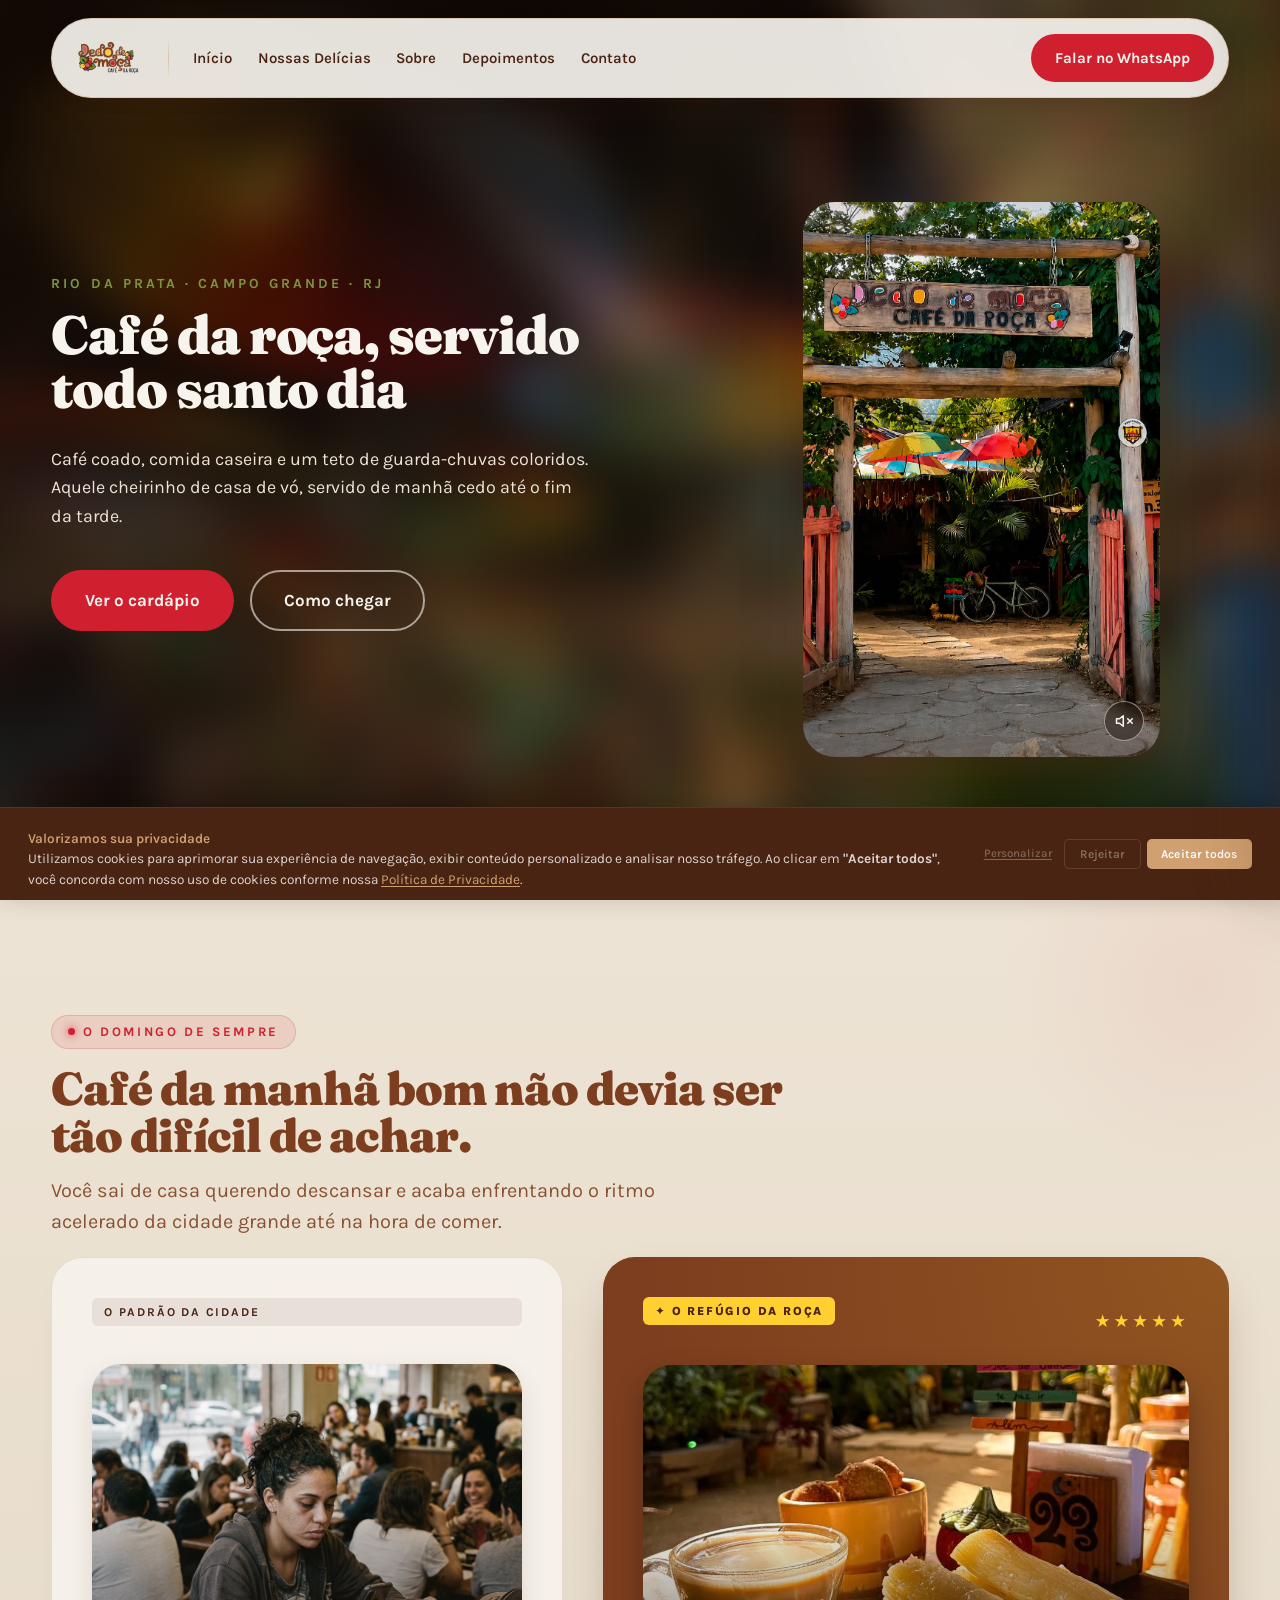
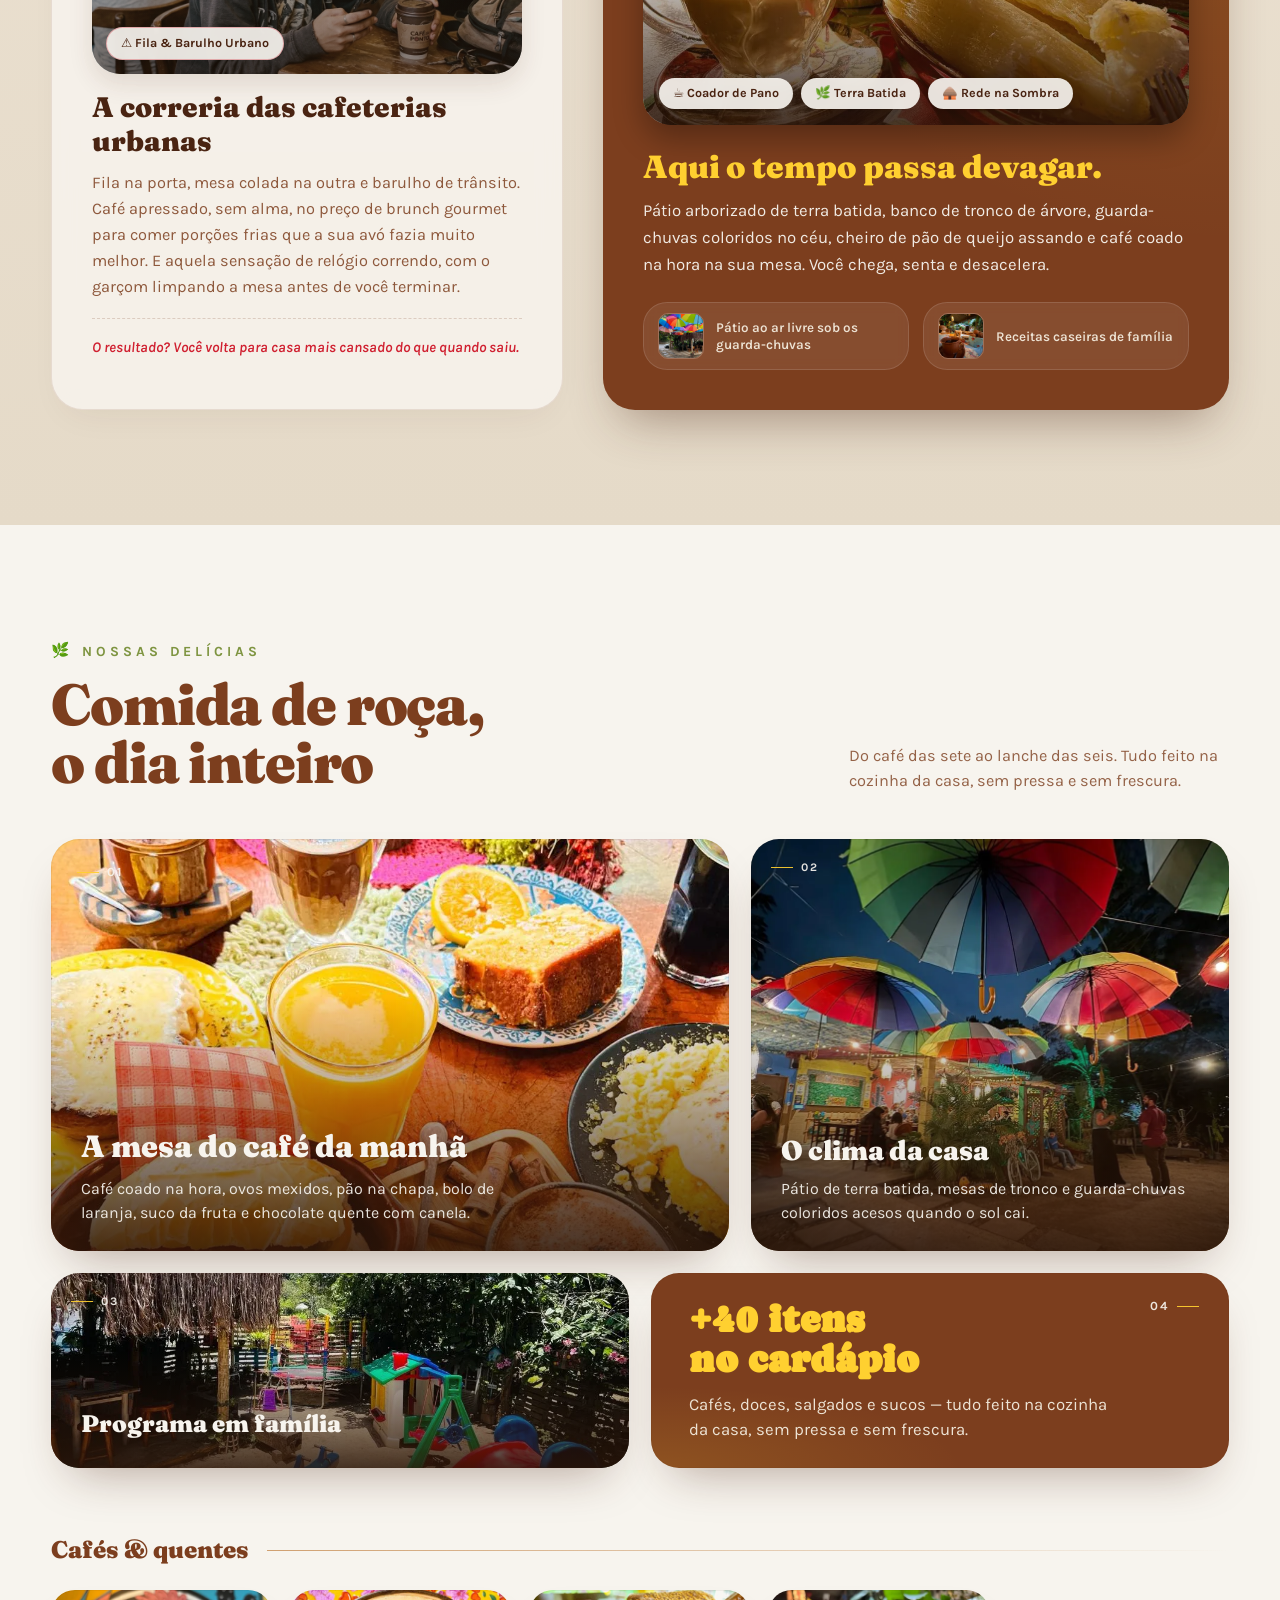
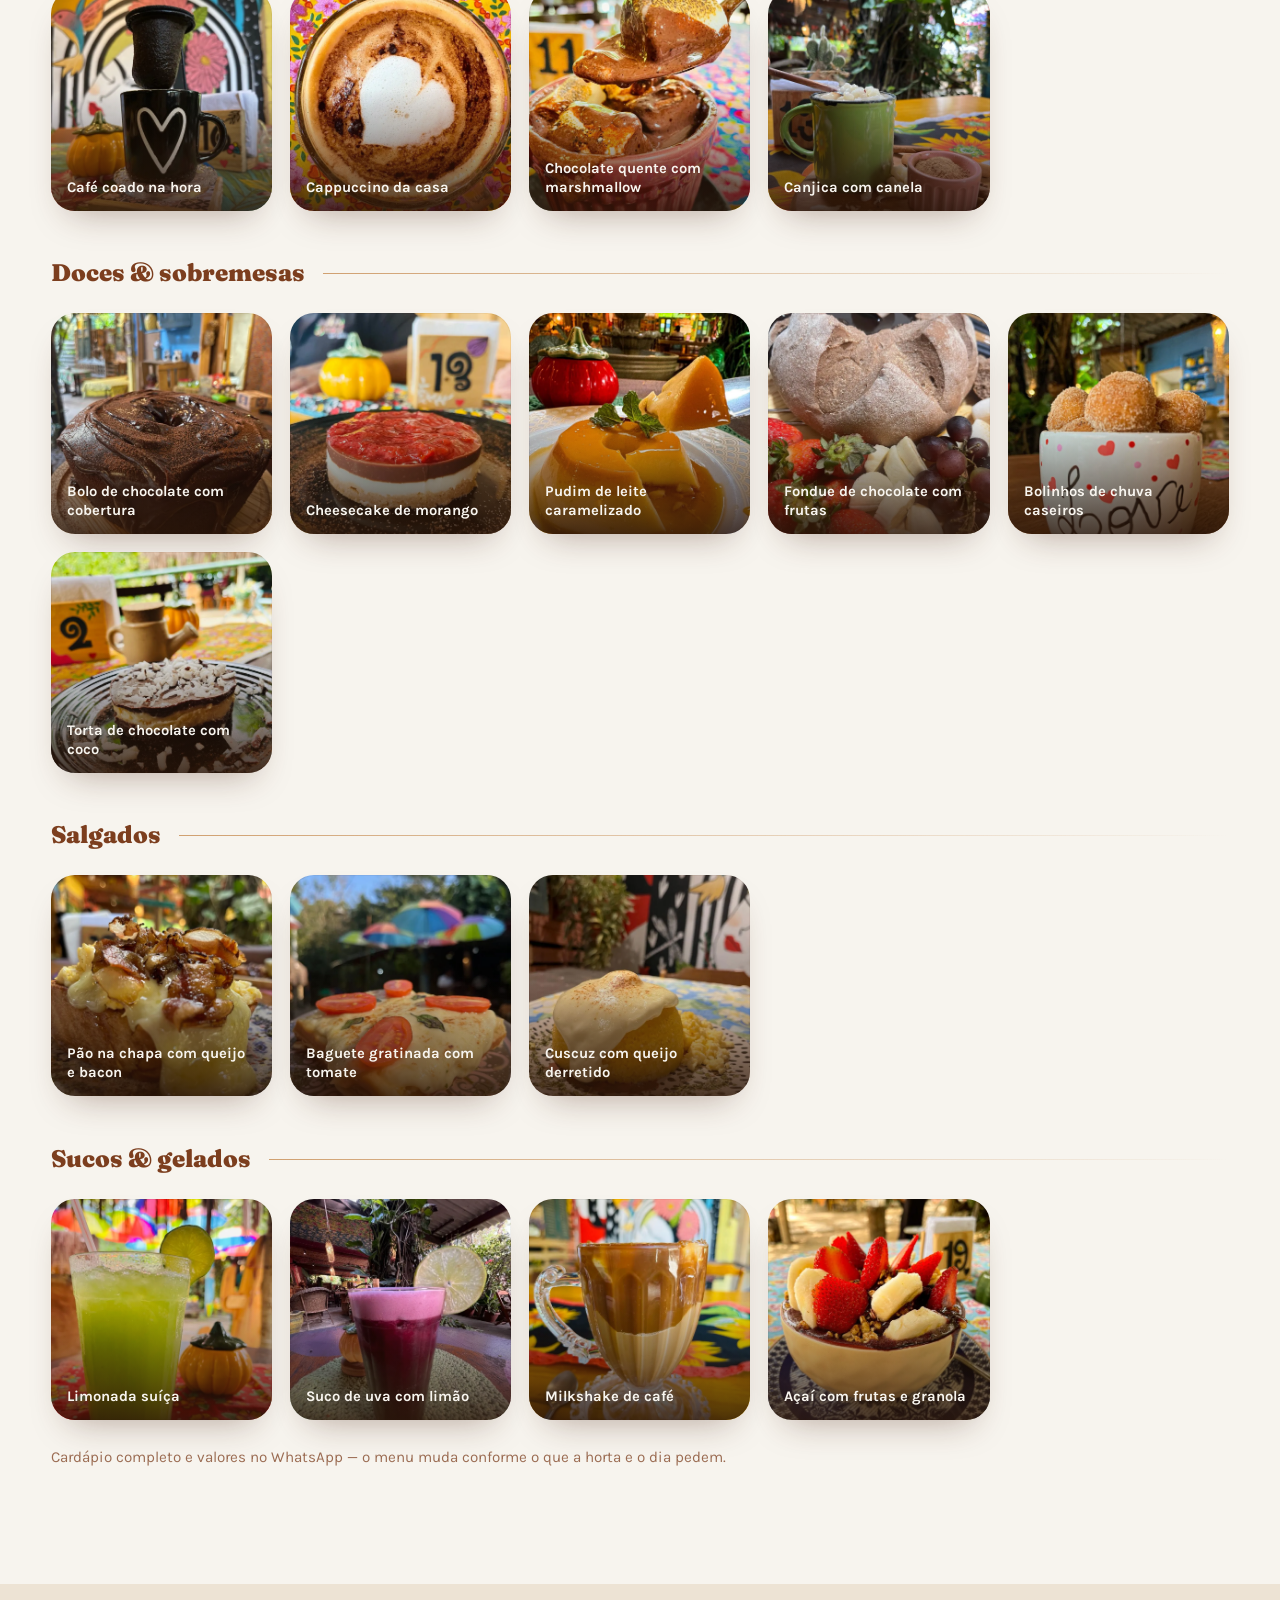
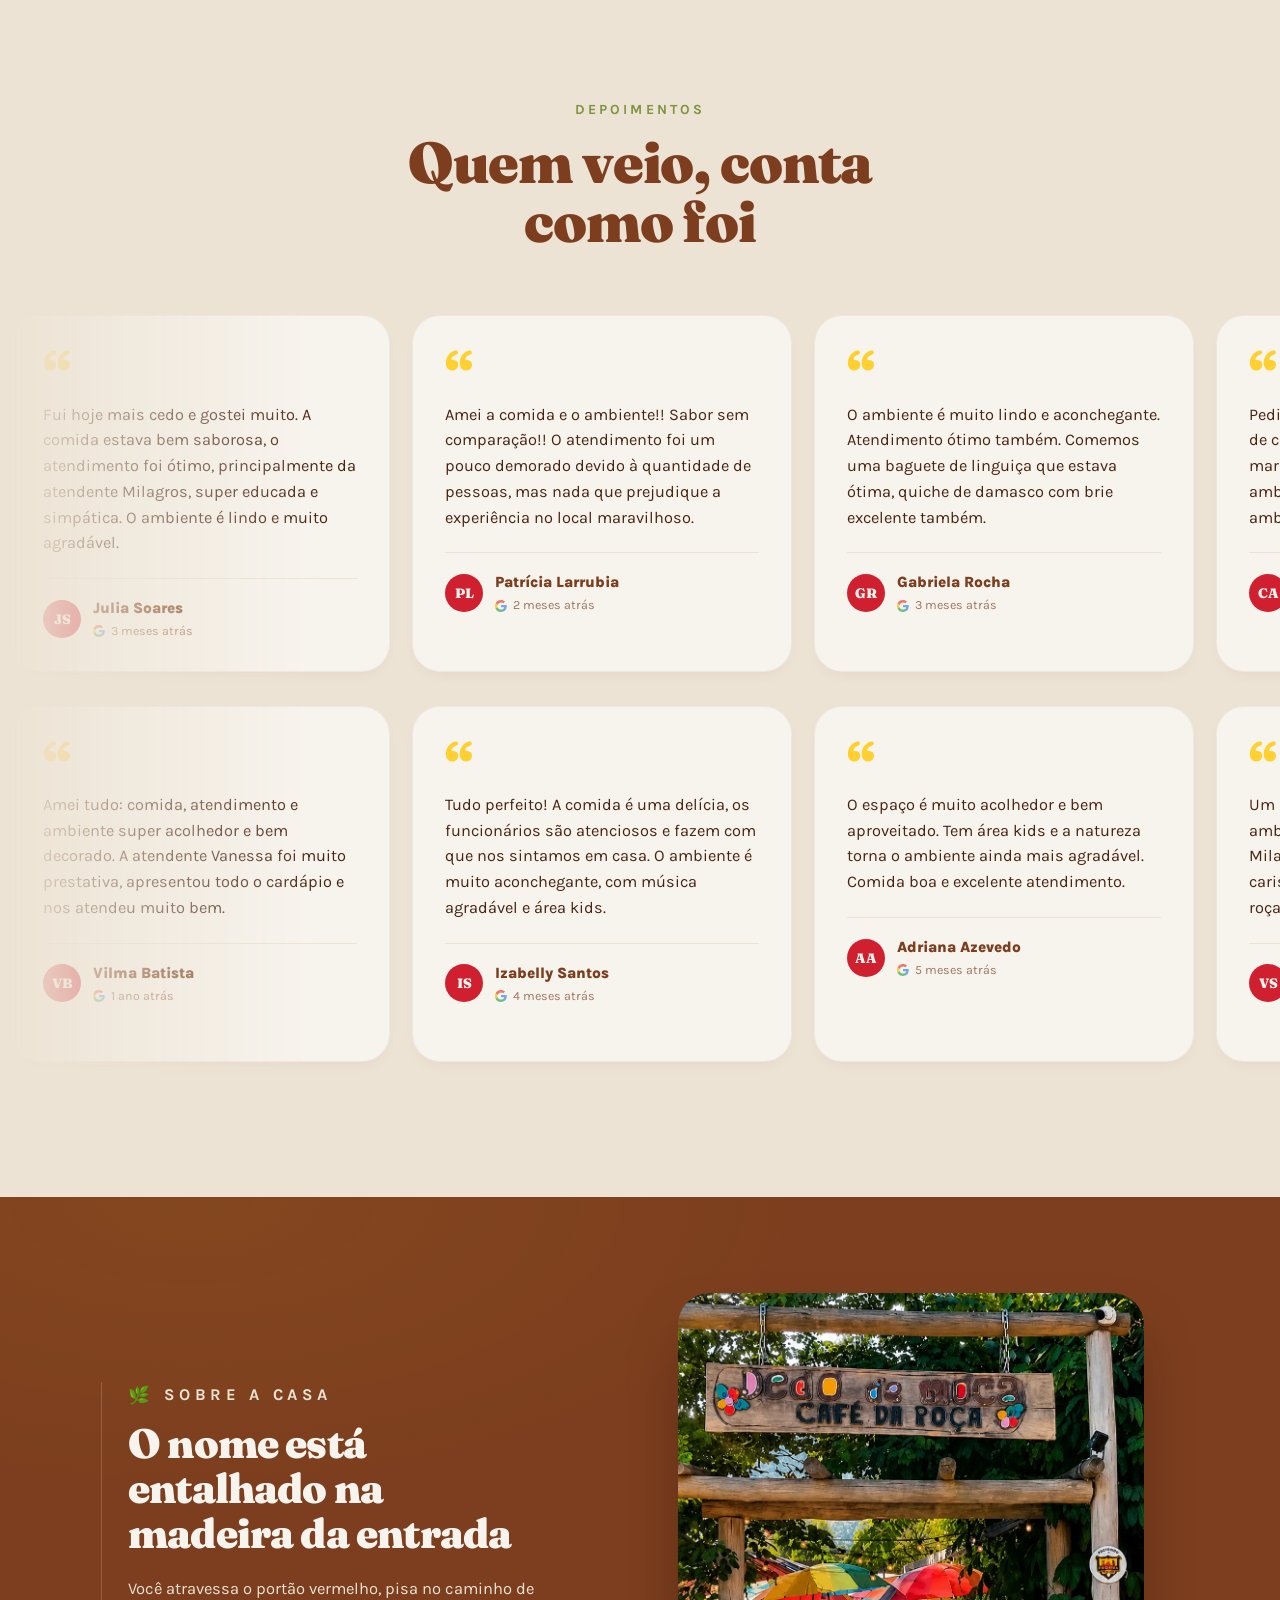
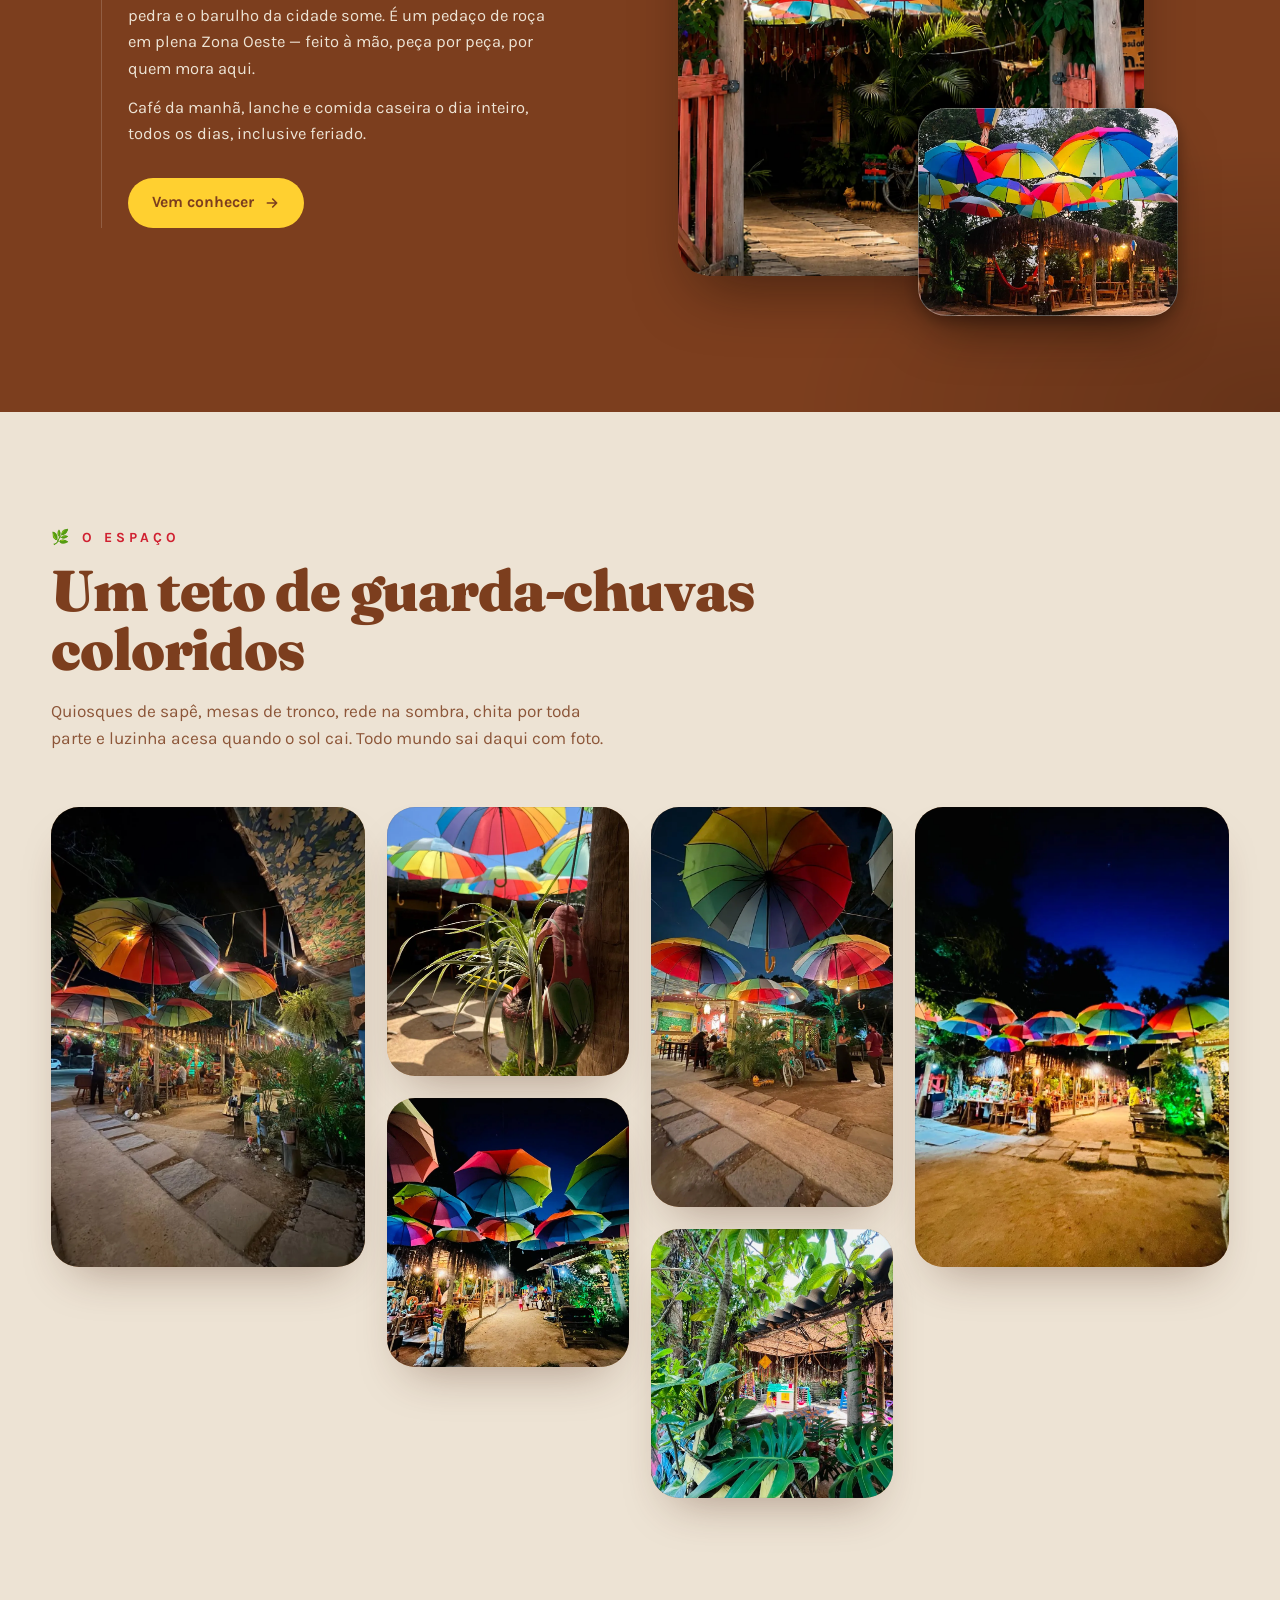
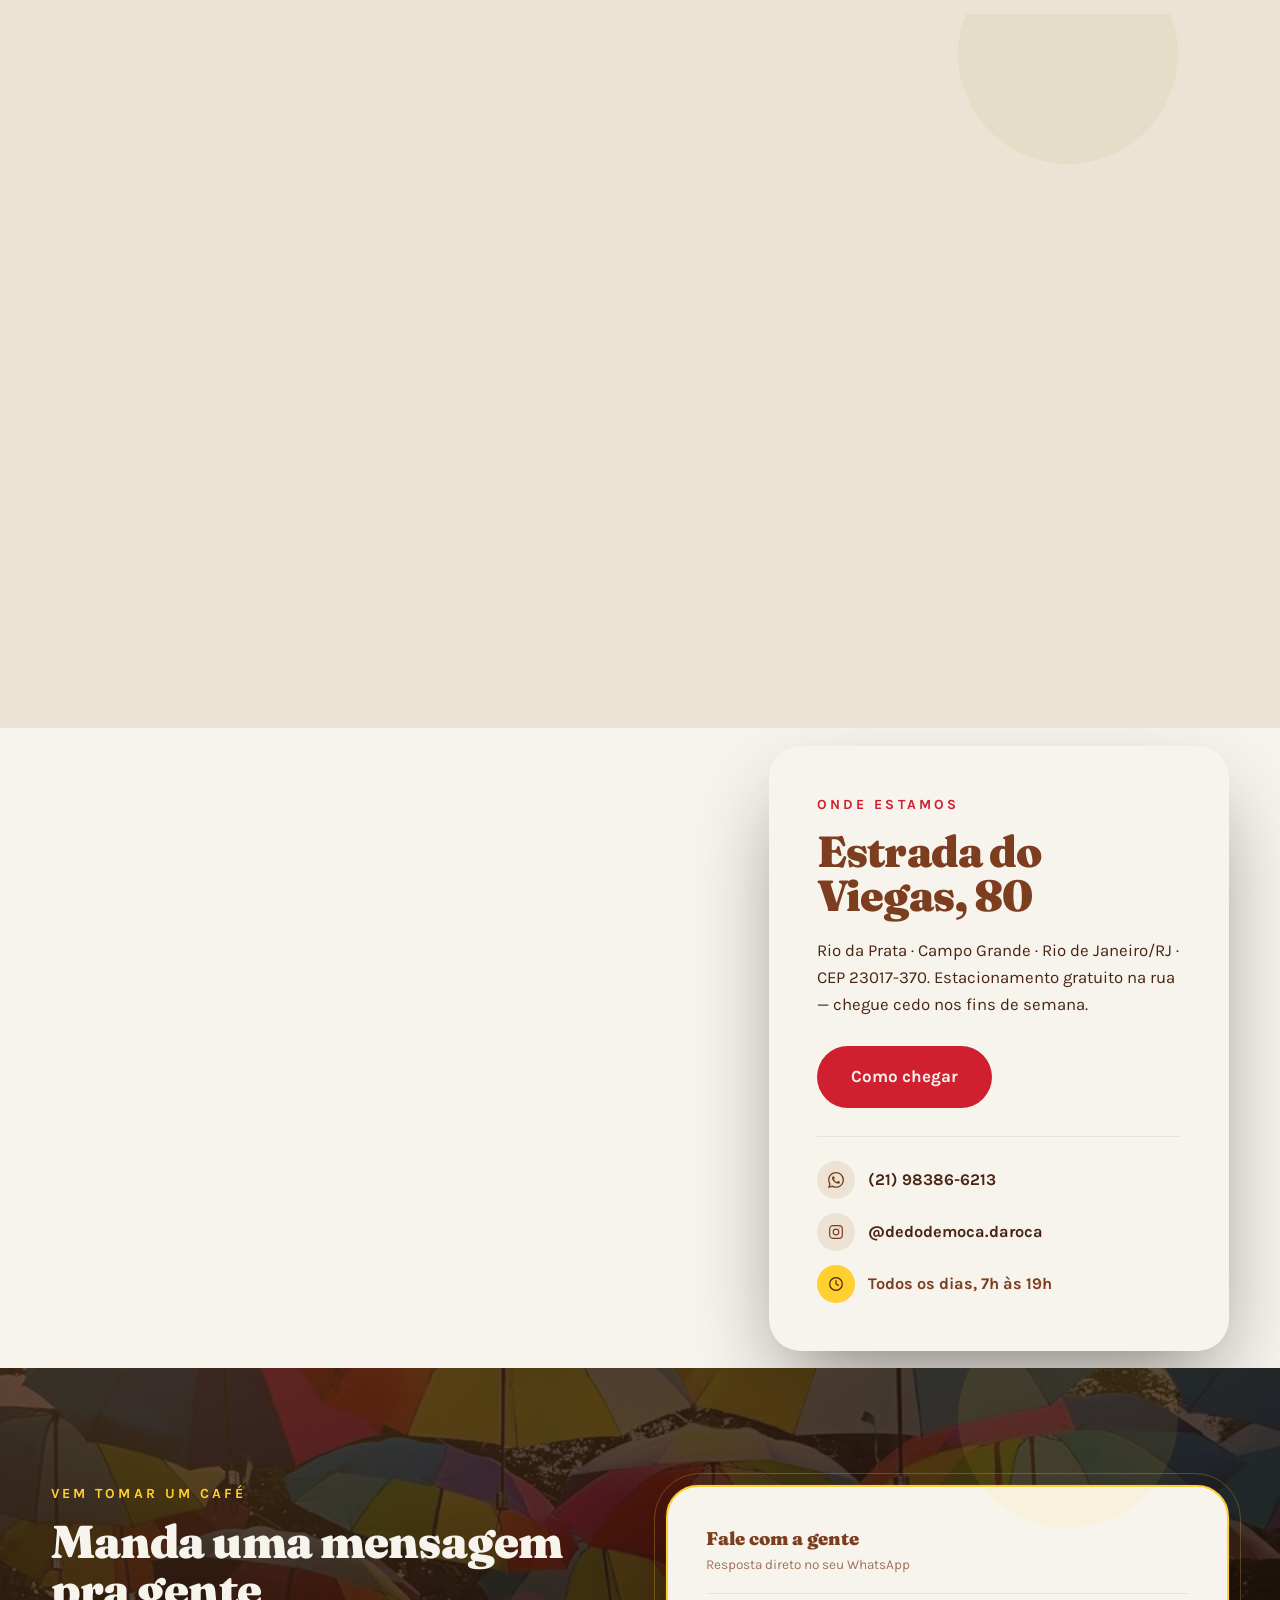
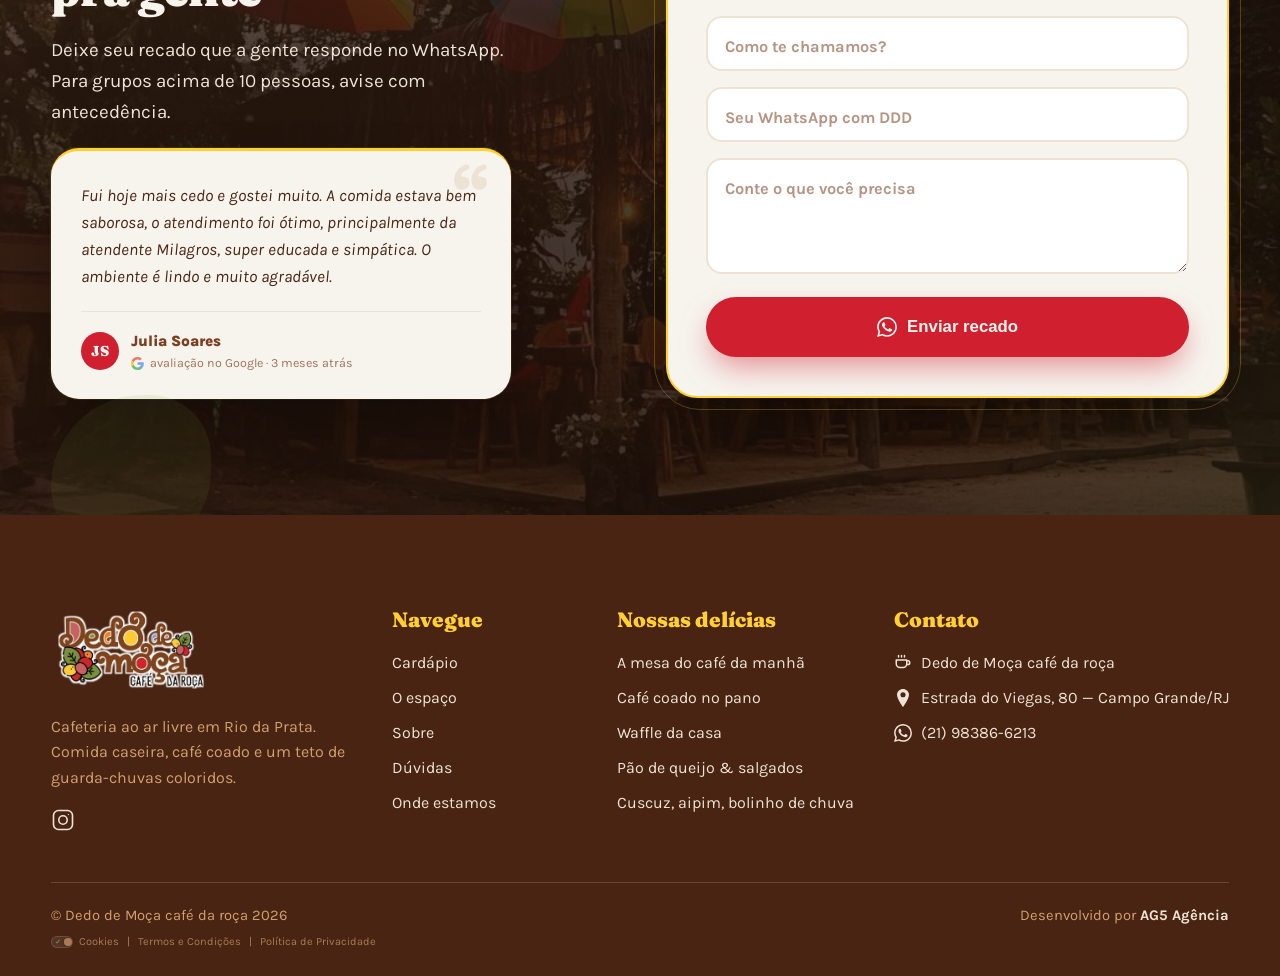
==== commit 486caad6: "refactor: reorder landing page sections and update footer contact link styling" ====
--- a/index.html
+++ b/index.html
@@ -438,6 +438,50 @@
   </div>
 </section>
 
+<!-- DEPOIMENTOS -->
+<section class="depo" id="depoimentos">
+  <div class="depo__head" data-reveal>
+    <p class="kicker kicker--verde">Depoimentos</p>
+    <h2 class="h2">Quem veio, conta como foi</h2>
+  </div>
+  <div class="depo__row depo__row--1" id="depoRow1"></div>
+  <div class="depo__row depo__row--2" id="depoRow2"></div>
+</section>
+
+<!-- SOBRE -->
+<section class="sobre" id="sobre">
+  <div class="sobre__grid">
+    <div class="sobre__texto" data-reveal>
+      <p class="kicker kicker--verde"><span class="kicker__marca" aria-hidden="true">&#127807;</span>Sobre a casa</p>
+      <h2>O nome está entalhado na madeira da entrada</h2>
+      <div class="sobre__media sobre__media--mobile" data-reveal>
+        <div class="sobre__moldura">
+          <img class="sobre__foto" src="assets/dedo-de-moca-portal-entrada-placa-madeira.webp" alt="Portal de entrada do Dedo de Moça Café da Roça, com placa entalhada na madeira" loading="lazy" />
+        </div>
+        <div class="sobre__moldura sobre__moldura--2">
+          <img class="sobre__foto" src="assets/dedo-de-moca-quiosque-sape-guarda-chuvas-noite.webp" alt="Quiosque coberto de sapê do Dedo de Moça Café da Roça, iluminado ao entardecer" loading="lazy" />
+        </div>
+      </div>
+      <p>Você atravessa o portão vermelho, pisa no caminho de pedra e o barulho da cidade some. É um pedaço de roça em plena Zona Oeste — feito à mão, peça por peça, por quem mora aqui.</p>
+      <p>Café da manhã, lanche e comida caseira o dia inteiro, todos os dias, inclusive feriado.</p>
+      <div class="sobre__acoes">
+        <a class="sobre__link" href="https://wa.me/5521983866213?text=Ol%C3%A1%2C%20vim%20atrav%C3%A9s%20do%20site%20e%20gostaria%20de%20conhecer%20mais%20sobre%20a%20casa." target="_blank" rel="noopener">
+          Vem conhecer
+          <svg viewBox="0 0 24 24" width="16" height="16" fill="none" stroke="currentColor" stroke-width="2.4" stroke-linecap="round" stroke-linejoin="round" aria-hidden="true"><path d="M5 12h14M13 6l6 6-6 6"/></svg>
+        </a>
+      </div>
+    </div>
+    <div class="sobre__media sobre__media--desktop" data-reveal>
+      <div class="sobre__moldura">
+        <img class="sobre__foto" id="sobreFoto" src="assets/dedo-de-moca-portal-entrada-placa-madeira.webp" alt="Portal de entrada do Dedo de Moça Café da Roça, com placa entalhada na madeira" loading="lazy" />
+      </div>
+      <div class="sobre__moldura sobre__moldura--2">
+        <img class="sobre__foto" src="assets/dedo-de-moca-quiosque-sape-guarda-chuvas-noite.webp" alt="Quiosque coberto de sapê do Dedo de Moça Café da Roça, iluminado ao entardecer" loading="lazy" />
+      </div>
+    </div>
+  </div>
+</section>
+
 <!-- ESPAÇO -->
 <section class="espaco" id="espaco">
   <div class="wrap">
@@ -473,50 +517,6 @@
   </div>
 </section>
 
-<!-- SOBRE -->
-<section class="sobre" id="sobre">
-  <div class="sobre__grid">
-    <div class="sobre__texto" data-reveal>
-      <p class="kicker kicker--verde"><span class="kicker__marca" aria-hidden="true">&#127807;</span>Sobre a casa</p>
-      <h2>O nome está entalhado na madeira da entrada</h2>
-      <div class="sobre__media sobre__media--mobile" data-reveal>
-        <div class="sobre__moldura">
-          <img class="sobre__foto" src="assets/dedo-de-moca-portal-entrada-placa-madeira.webp" alt="Portal de entrada do Dedo de Moça Café da Roça, com placa entalhada na madeira" loading="lazy" />
-        </div>
-        <div class="sobre__moldura sobre__moldura--2">
-          <img class="sobre__foto" src="assets/dedo-de-moca-quiosque-sape-guarda-chuvas-noite.webp" alt="Quiosque coberto de sapê do Dedo de Moça Café da Roça, iluminado ao entardecer" loading="lazy" />
-        </div>
-      </div>
-      <p>Você atravessa o portão vermelho, pisa no caminho de pedra e o barulho da cidade some. É um pedaço de roça em plena Zona Oeste — feito à mão, peça por peça, por quem mora aqui.</p>
-      <p>Café da manhã, lanche e comida caseira o dia inteiro, todos os dias, inclusive feriado.</p>
-      <div class="sobre__acoes">
-        <a class="sobre__link" href="https://wa.me/5521983866213?text=Ol%C3%A1%2C%20vim%20atrav%C3%A9s%20do%20site%20e%20gostaria%20de%20conhecer%20mais%20sobre%20a%20casa." target="_blank" rel="noopener">
-          Vem conhecer
-          <svg viewBox="0 0 24 24" width="16" height="16" fill="none" stroke="currentColor" stroke-width="2.4" stroke-linecap="round" stroke-linejoin="round" aria-hidden="true"><path d="M5 12h14M13 6l6 6-6 6"/></svg>
-        </a>
-      </div>
-    </div>
-    <div class="sobre__media sobre__media--desktop" data-reveal>
-      <div class="sobre__moldura">
-        <img class="sobre__foto" id="sobreFoto" src="assets/dedo-de-moca-portal-entrada-placa-madeira.webp" alt="Portal de entrada do Dedo de Moça Café da Roça, com placa entalhada na madeira" loading="lazy" />
-      </div>
-      <div class="sobre__moldura sobre__moldura--2">
-        <img class="sobre__foto" src="assets/dedo-de-moca-quiosque-sape-guarda-chuvas-noite.webp" alt="Quiosque coberto de sapê do Dedo de Moça Café da Roça, iluminado ao entardecer" loading="lazy" />
-      </div>
-    </div>
-  </div>
-</section>
-
-
-<!-- DEPOIMENTOS -->
-<section class="depo" id="depoimentos">
-  <div class="depo__head" data-reveal>
-    <p class="kicker kicker--verde">Depoimentos</p>
-    <h2 class="h2">Quem veio, conta como foi</h2>
-  </div>
-  <div class="depo__row depo__row--1" id="depoRow1"></div>
-  <div class="depo__row depo__row--2" id="depoRow2"></div>
-</section>
 
 <!-- FAQ -->
 <section class="faq" id="faq">
@@ -665,10 +665,10 @@
     </div>
     <div>
       <p class="rodape__tit">Contato</p>
-      <div class="rodape__links">
+      <div class="rodape__links rodape__links--contato">
         <!-- TODO: substituir "#" pela URL direta do perfil no Google Business -->
         <a href="#">
-          <svg viewBox="0 0 24 24" width="18" height="18" fill="currentColor" aria-hidden="true"><path d="M12 2 2 7v2h20V7L12 2zM4 10v9H2v2h20v-2h-2v-9h-2v9h-3v-9h-2v9h-2v-9H9v9H6v-9H4z"/></svg>
+          <svg viewBox="0 0 24 24" width="18" height="18" fill="none" stroke="currentColor" stroke-width="2" stroke-linecap="round" stroke-linejoin="round" aria-hidden="true"><path d="M3 8h14v5a5 5 0 0 1-5 5H8a5 5 0 0 1-5-5V8z"/><path d="M17 9h1.5a2.5 2.5 0 0 1 0 5H17"/><path d="M6 2v2M10 2v2M14 2v2"/></svg>
           <span>Dedo de Moça café da roça</span>
         </a>
         <a href="https://www.google.com/maps/dir/?api=1&amp;destination=Estrada+do+Viegas,+80+-+Rio+da+Prata,+Campo+Grande+-+RJ,+23017-370" target="_blank" rel="noopener">
--- a/style.css
+++ b/style.css
@@ -765,6 +765,8 @@
 .rodape__social svg,.rodape__links svg{flex-shrink:0}
 .rodape__tit{font-family:var(--font-tit);font-weight:900;font-size:1.3rem;color:var(--amarelo-milho);margin:0 0 16px}
 .rodape__links{display:flex;flex-direction:column;gap:11px;max-width:210px}
+.rodape__links--contato{max-width:none}
+.rodape__links--contato a{white-space:nowrap}
 .rodape__links--delicias{max-width:none;white-space:nowrap}
 .rodape a{color:var(--areia)}
 .rodape a:hover{color:var(--amarelo-milho)}
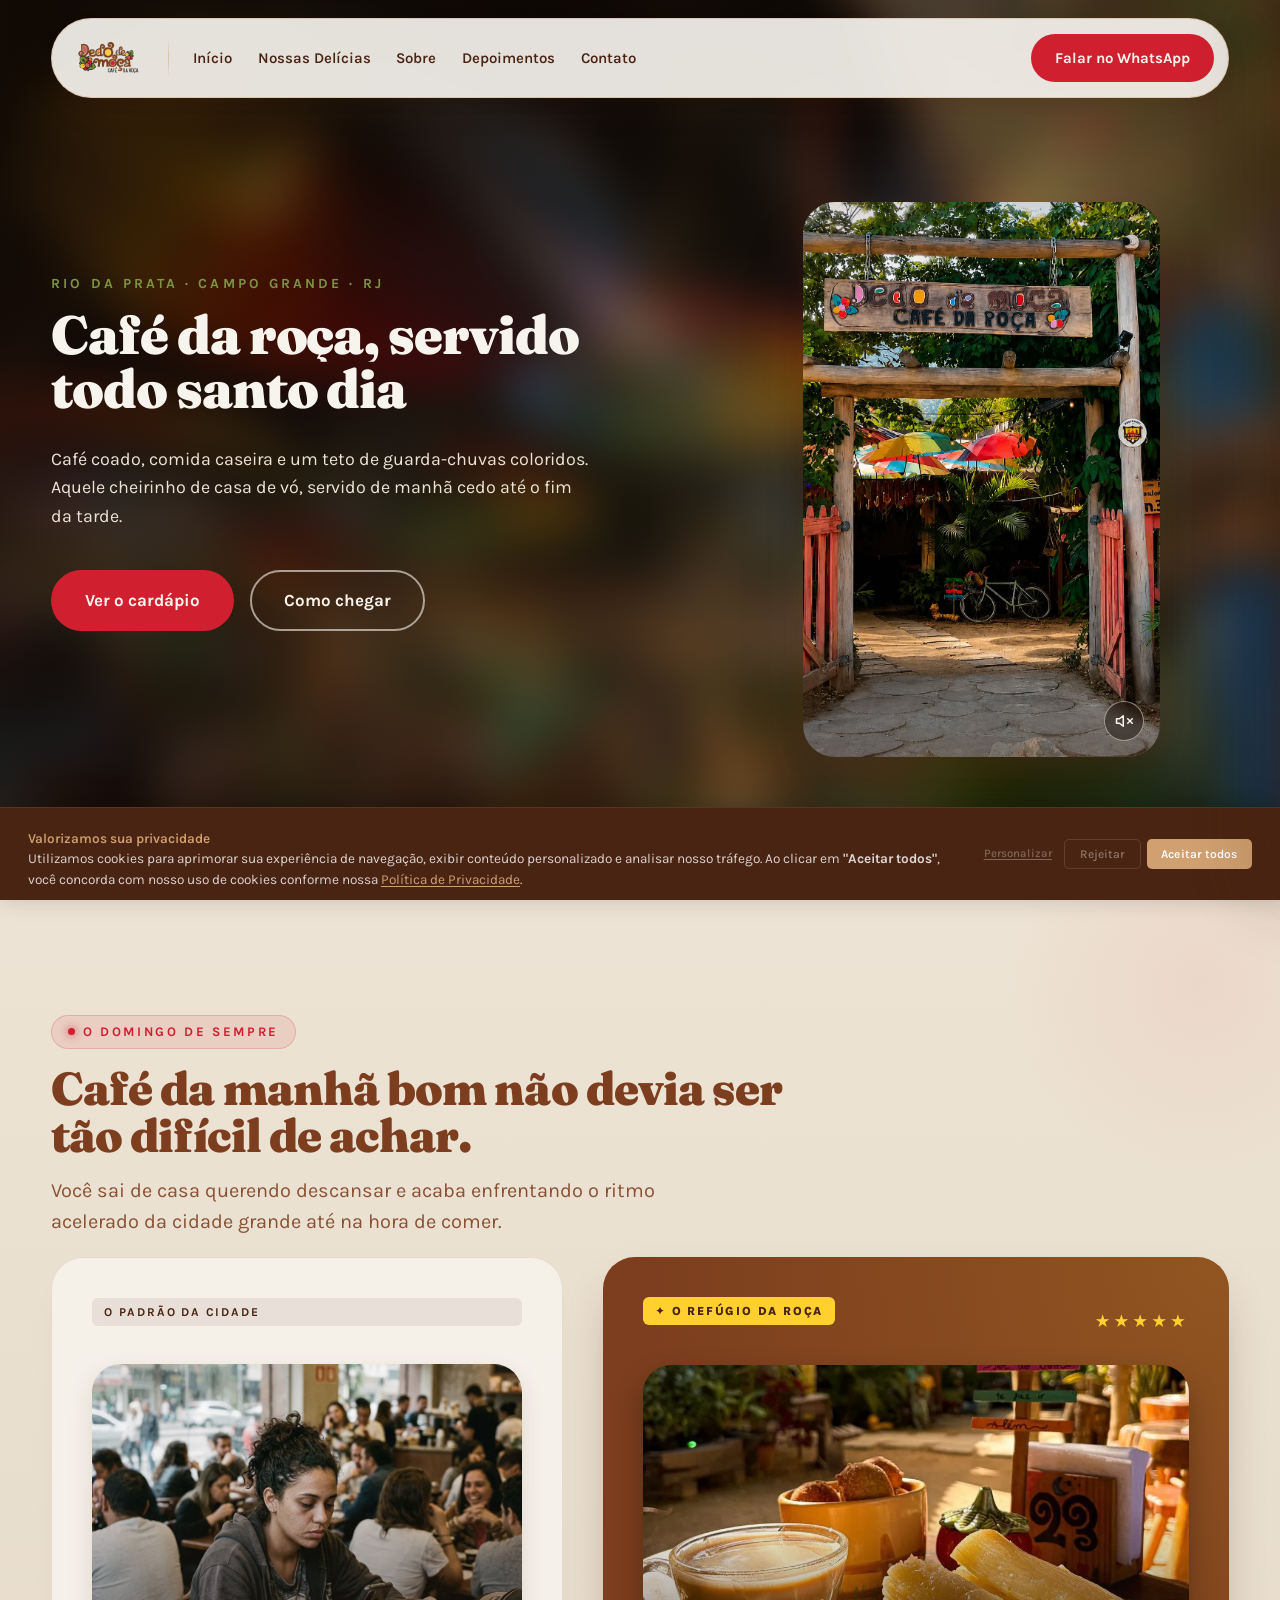
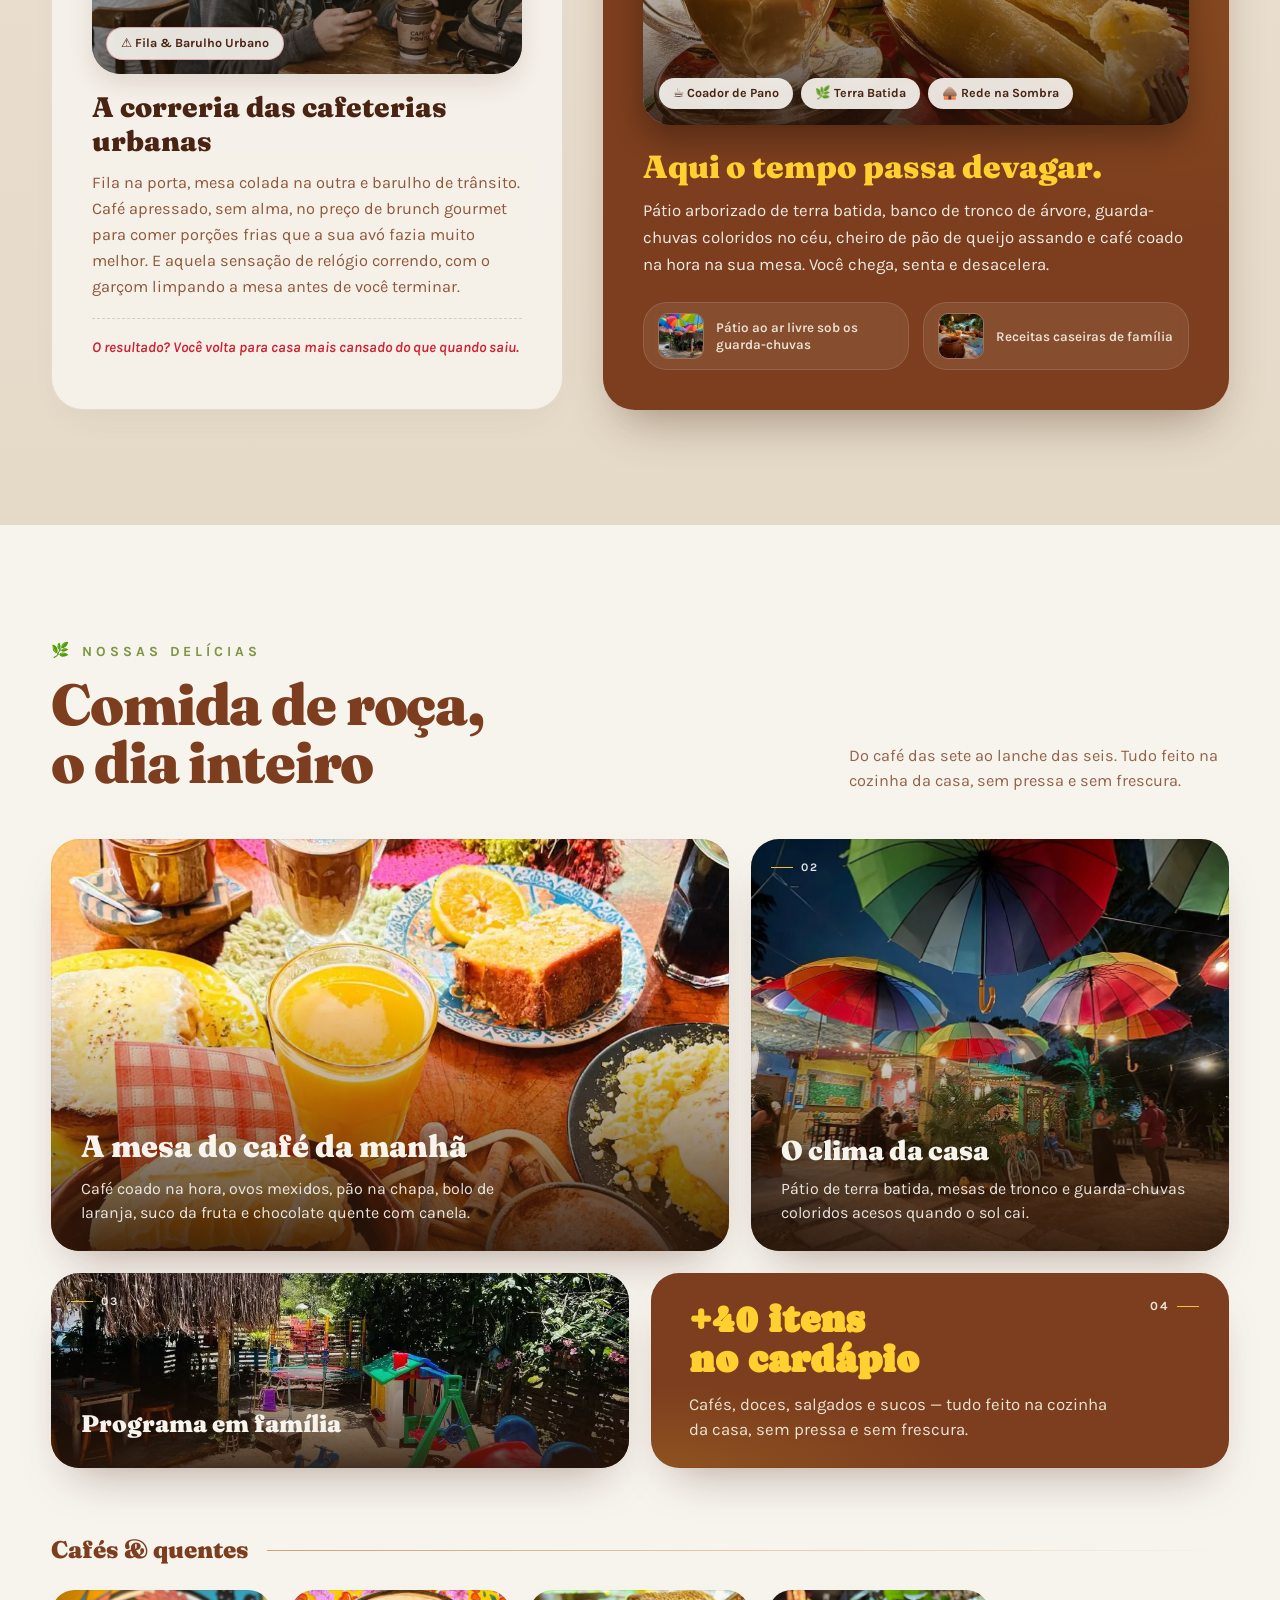
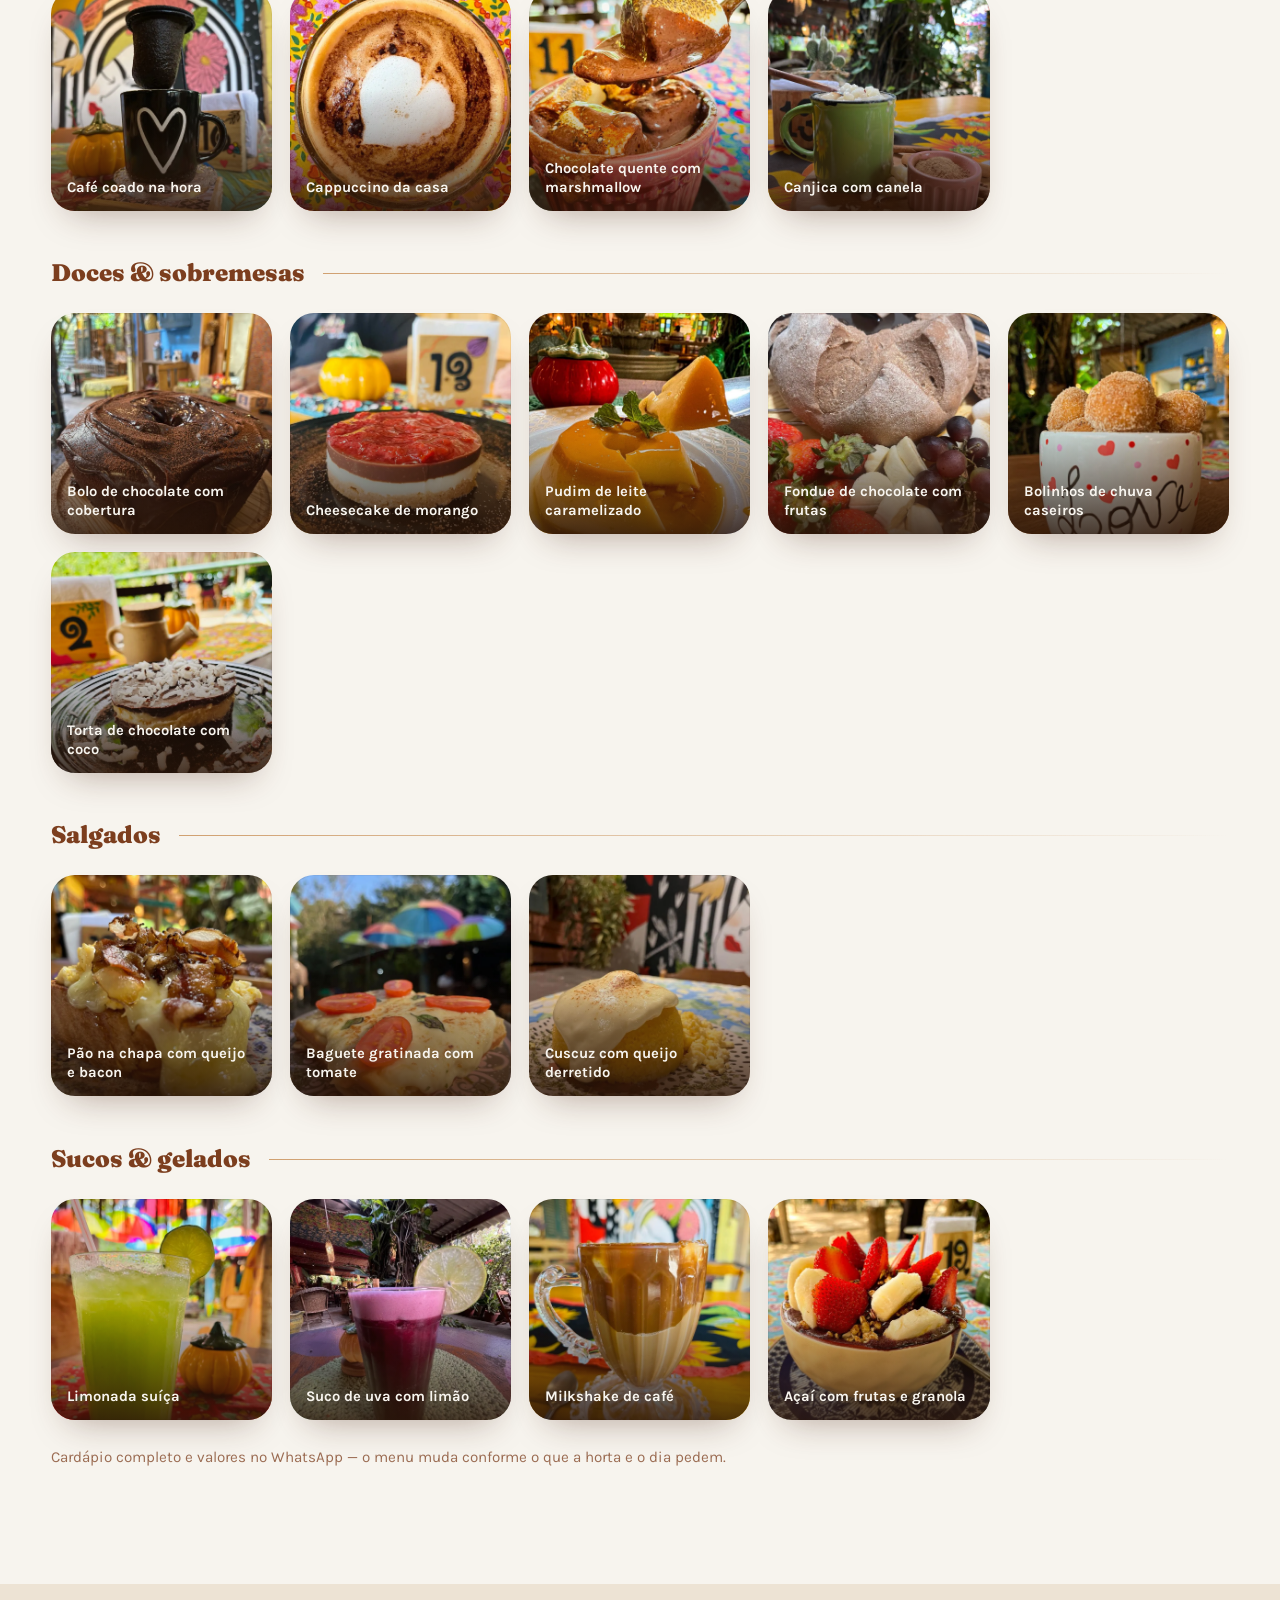
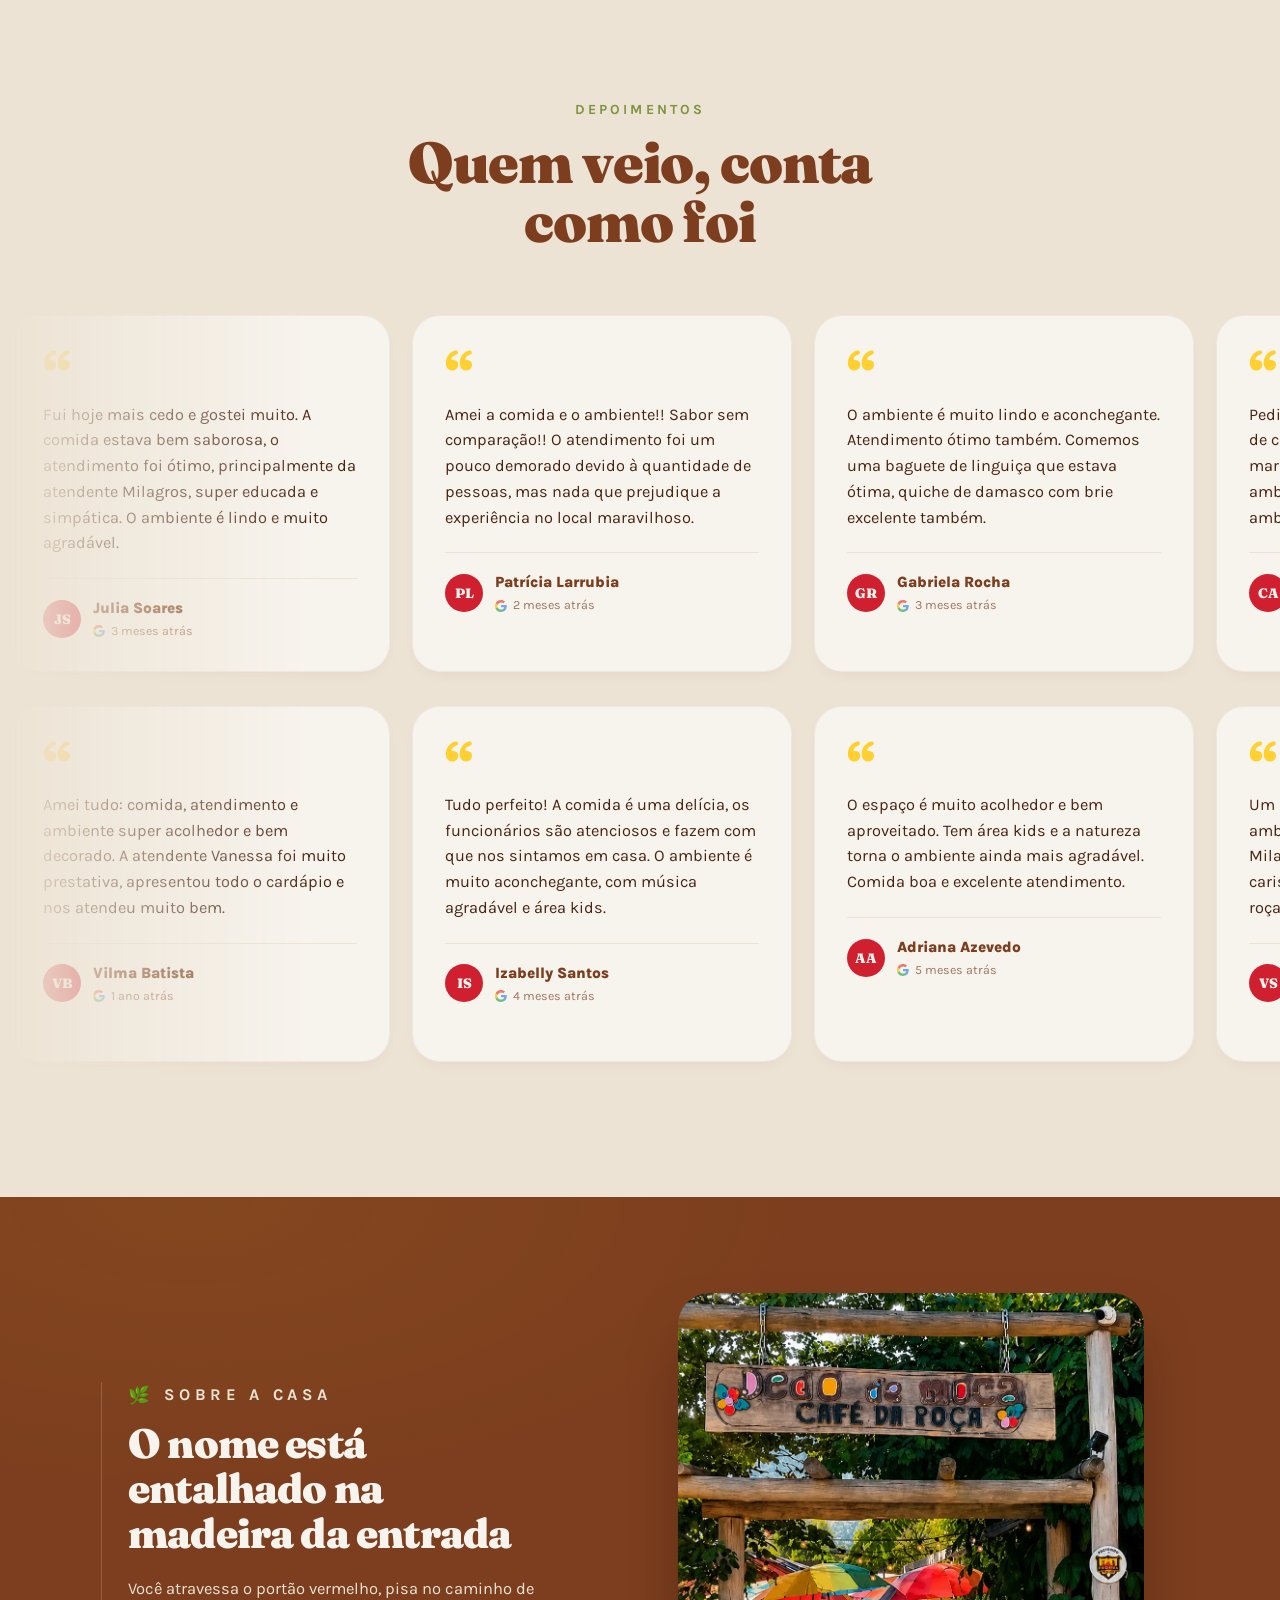
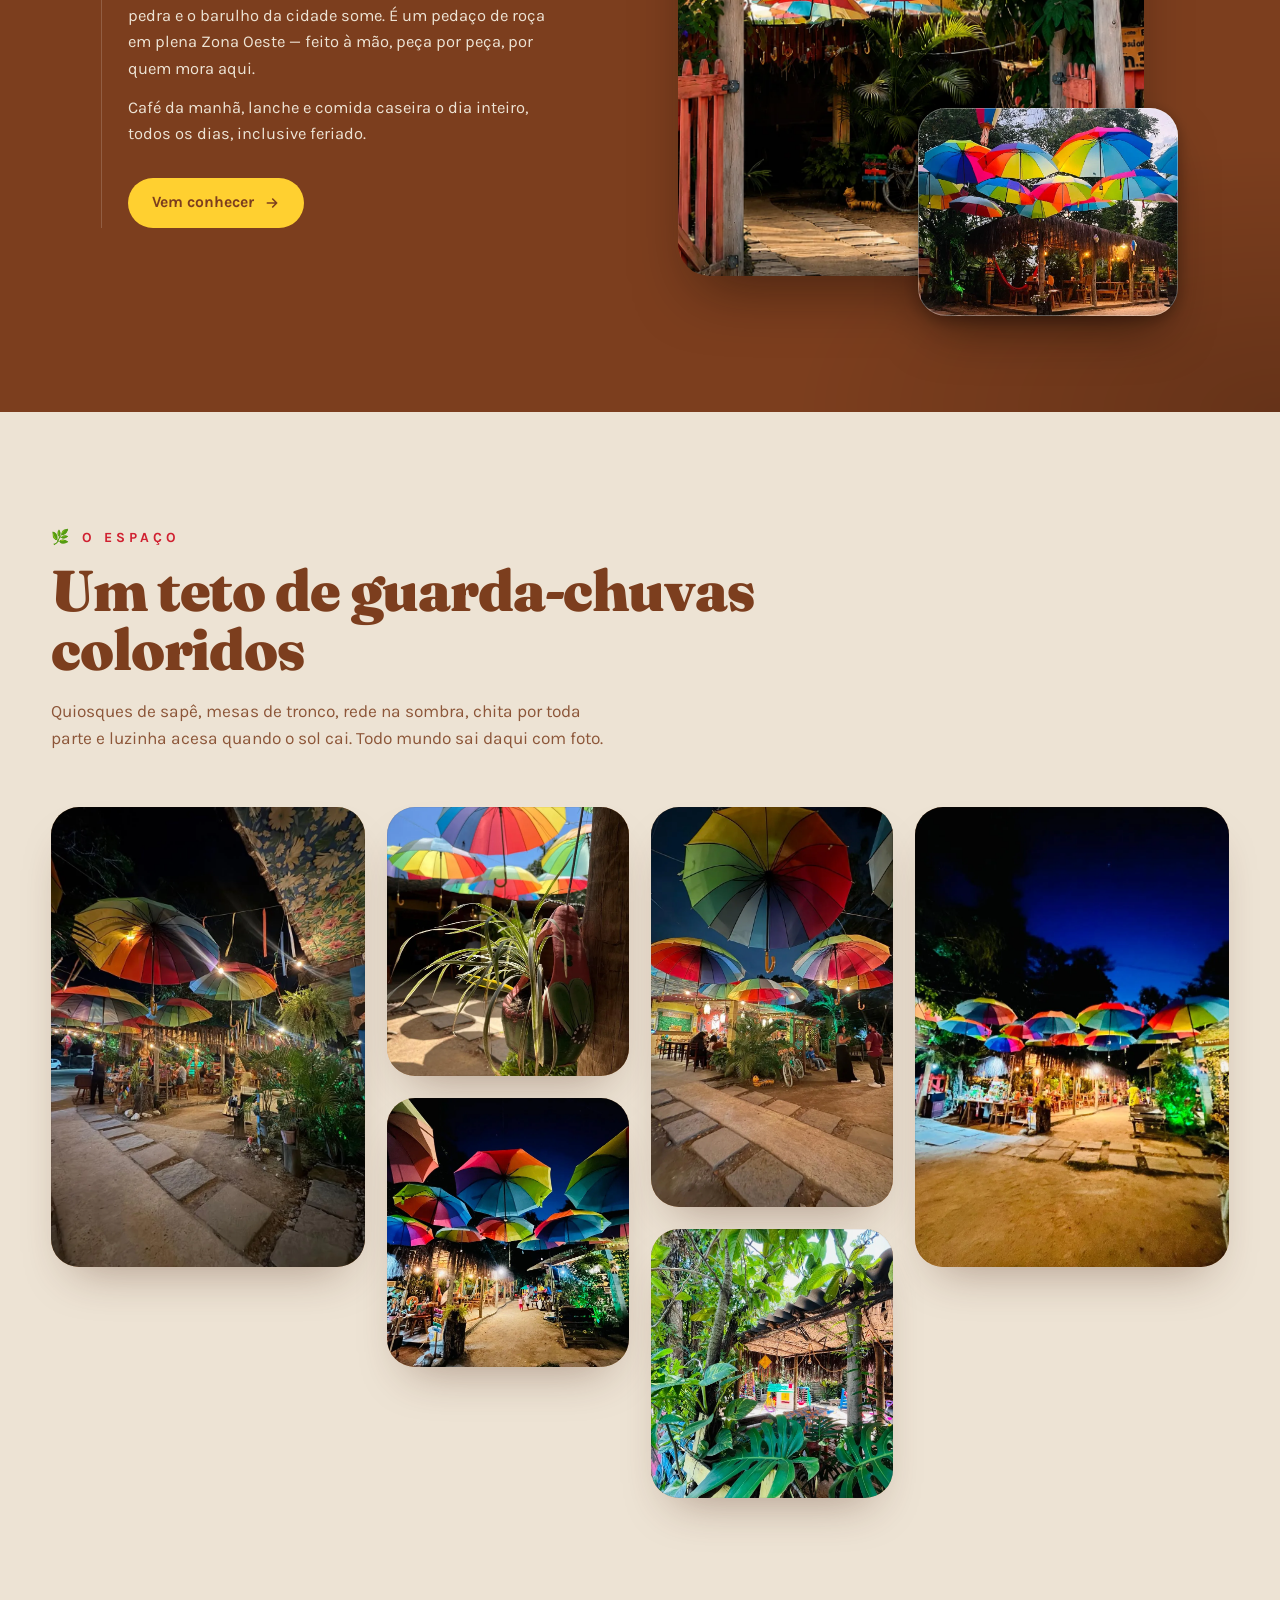
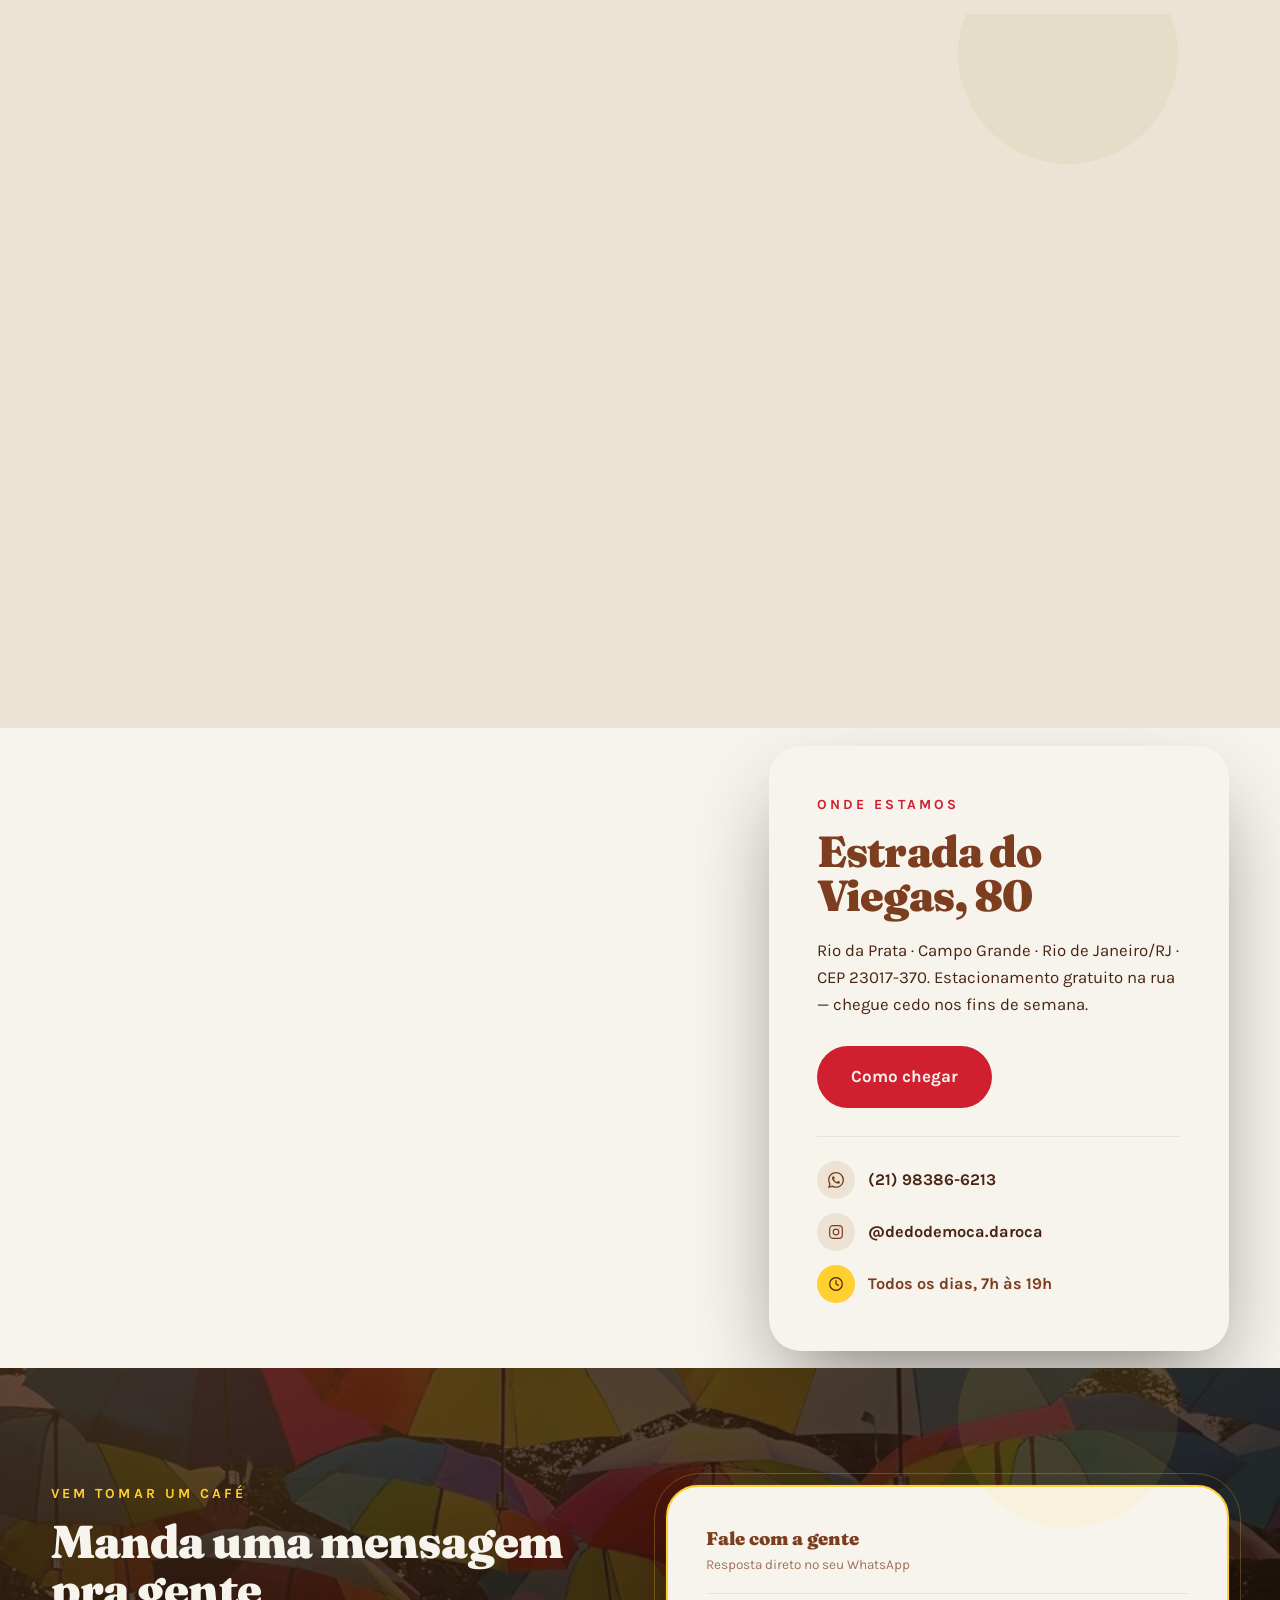
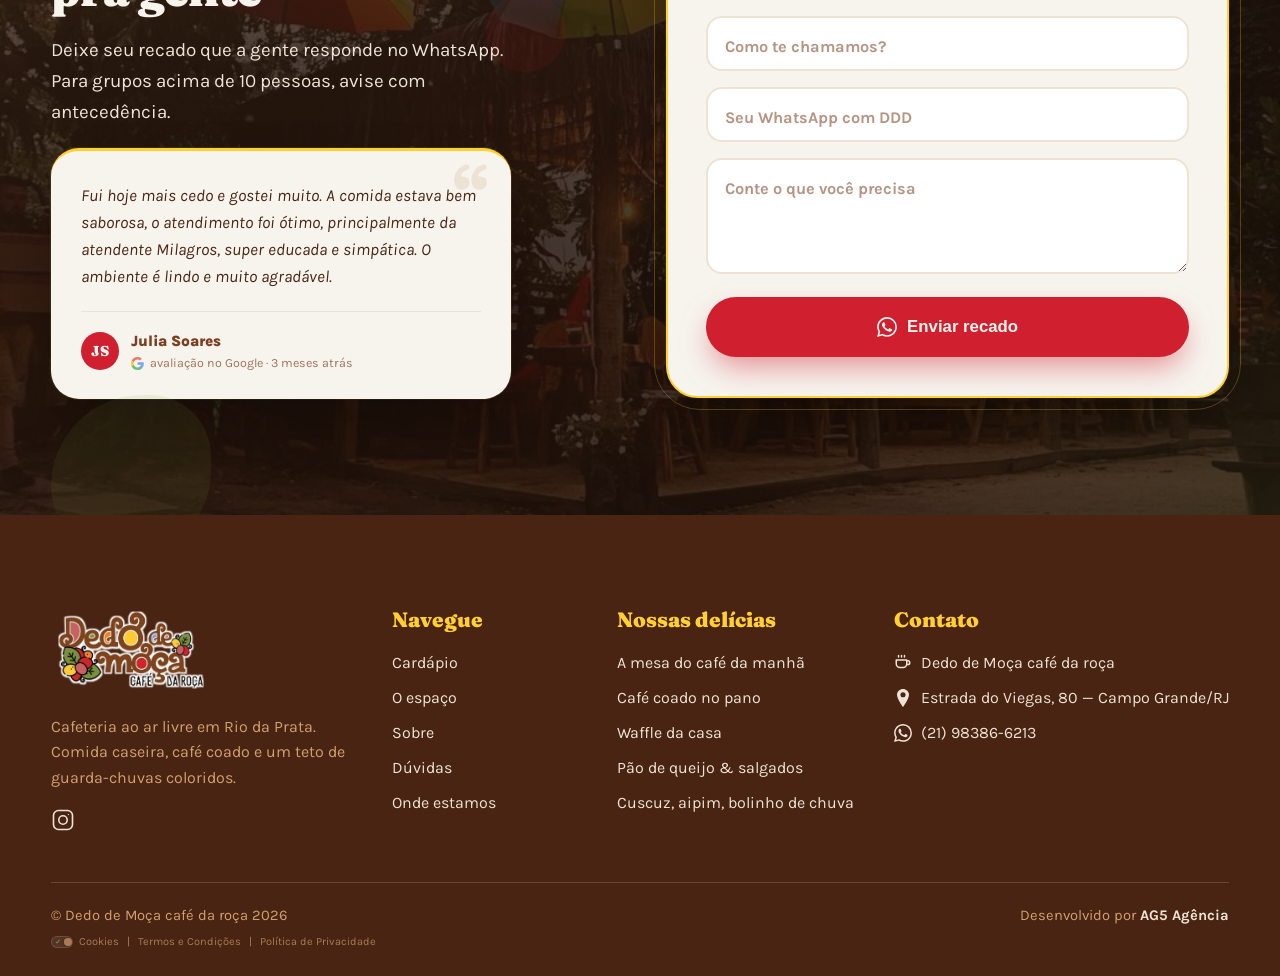
==== commit 0344c8d3: "feat: implement standardized navigation and footer template with documentation and assets" ====
--- a/index.html
+++ b/index.html
@@ -31,9 +31,11 @@
 
 <link rel="preconnect" href="https://fonts.googleapis.com" />
 <link rel="preconnect" href="https://fonts.gstatic.com" crossorigin />
-<link href="https://fonts.googleapis.com/css2?family=Fraunces:opsz,wght@9..144,600;9..144,900&family=Karla:wght@400;600;700&family=Caprasimo&display=swap" rel="stylesheet" />
+<link rel="preload" as="image" fetchpriority="high" href="assets/dedo-de-moca-guarda-chuvas-coloridos-noite.webp" />
 <link rel="stylesheet" href="style.css" />
 <link rel="stylesheet" href="cookie-banner.css" />
+<link rel="preload" as="style" href="https://fonts.googleapis.com/css2?family=Fraunces:opsz,wght@9..144,600;9..144,900&family=Karla:wght@400;600;700&family=Caprasimo&display=swap" onload="this.onload=null;this.rel='stylesheet'" />
+<noscript><link rel="stylesheet" href="https://fonts.googleapis.com/css2?family=Fraunces:opsz,wght@9..144,600;9..144,900&family=Karla:wght@400;600;700&family=Caprasimo&display=swap" /></noscript>
 
 <script type="application/ld+json">
 {
@@ -179,7 +181,7 @@
 
 <header class="nav" id="nav">
   <div class="nav__pill">
-    <a class="nav__logo" href="#inicio"><img src="assets/logo-dedo-de-moca-desktop.webp" alt="Dedo de Moça Café da Roça" id="navLogo" /></a>
+    <a class="nav__logo" href="#inicio"><img src="assets/logo-dedo-de-moca-desktop.webp" alt="Dedo de Moça Café da Roça" id="navLogo" width="400" height="400" /></a>
     <span class="nav__divider" aria-hidden="true"></span>
     <nav class="nav__right">
       <div class="nav__links" id="navLinks">
@@ -189,7 +191,7 @@
         <a href="#depoimentos">Depoimentos</a>
         <a href="#contato">Contato</a>
       </div>
-      <a class="btn btn--primary btn--sm" href="https://wa.me/5521983866213?text=Ol%C3%A1%2C%20vim%20atrav%C3%A9s%20do%20site%20e%20gostaria%20de%20fazer%20uma%20reserva%20ou%20tirar%20uma%20d%C3%BAvida." target="_blank" rel="noopener">Falar no WhatsApp</a>
+      <a class="btn btn--primary btn--sm" href="https://wa.me/5521983866213?text=Ol%C3%A1%2C%20vim%20atrav%C3%A9s%20do%20site%20e%20gostaria%20de%20fazer%20uma%20reserva%20ou%20tirar%20uma%20d%C3%BAvida." target="_blank" rel="noopener noreferrer">Falar no WhatsApp</a>
       <button class="burger" id="burger" type="button" aria-label="Abrir menu" aria-expanded="false" aria-controls="mobileMenu"><span></span></button>
     </nav>
   </div>
@@ -198,7 +200,7 @@
 <main>
 <!-- HERO -->
 <section class="hero" id="inicio">
-  <img class="hero__bg" src="assets/dedo-de-moca-guarda-chuvas-coloridos-noite.webp" alt="" aria-hidden="true" loading="eager" />
+  <img class="hero__bg" src="assets/dedo-de-moca-guarda-chuvas-coloridos-noite.webp" alt="" aria-hidden="true" loading="eager" fetchpriority="high" width="960" height="1280" />
   <div class="hero__scrim"></div>
   <div class="hero__inner">
     <div class="hero__text">
@@ -211,7 +213,7 @@
       <p class="hero__sub">Café coado, comida caseira e um teto de guarda-chuvas coloridos. Aquele cheirinho de casa de vó, servido de manhã cedo até o fim da tarde.</p>
       <div class="hero__cta">
         <a class="btn btn--primary" href="#cardapio">Ver o cardápio</a>
-        <a class="btn btn--ghost" href="https://www.google.com/maps/dir/?api=1&amp;destination=Estrada+do+Viegas,+80+-+Rio+da+Prata,+Campo+Grande+-+RJ,+23017-370" target="_blank" rel="noopener">Como chegar</a>
+        <a class="btn btn--ghost" href="https://www.google.com/maps/dir/?api=1&amp;destination=Estrada+do+Viegas,+80+-+Rio+da+Prata,+Campo+Grande+-+RJ,+23017-370" target="_blank" rel="noopener noreferrer">Como chegar</a>
       </div>
     </div>
     <div class="hero__media-wrap">
@@ -242,7 +244,7 @@
         <span class="dor__stamp dor__stamp--alert">O padrão da cidade</span>
 
         <div class="dor__problem-img-wrap">
-          <img class="dor__problem-img" src="assets/padrao-cidade-cafeteria.png" alt="Cafeteria urbana lotada com fila de pessoas no ambiente cinzento da cidade" width="700" height="240" loading="lazy" />
+          <!-- PageSpeed fix: PNG (840KB) convertido para WebP (117KB), -86% --><img class="dor__problem-img" src="assets/padrao-cidade-cafeteria.webp" alt="Cafeteria urbana lotada com fila de pessoas no ambiente cinzento da cidade" width="700" height="240" loading="lazy" />
           <div class="dor__problem-overlay"></div>
           <span class="dor__tag-pill dor__tag-pill--alert">⚠️ Fila &amp; Barulho Urbano</span>
         </div>
@@ -279,11 +281,11 @@
           
           <div class="dor__hero-features">
             <div class="dor__feature-mini">
-              <img src="assets/dedo-de-moca-guarda-chuvas-coloridos-rua.webp" alt="Pátio ao ar livre sob guarda-chuvas coloridos" loading="lazy" />
+              <img src="assets/dedo-de-moca-guarda-chuvas-coloridos-rua.webp" alt="Pátio ao ar livre sob guarda-chuvas coloridos" loading="lazy" width="960" height="1280" />
               <span>Pátio ao ar livre sob os guarda-chuvas</span>
             </div>
             <div class="dor__feature-mini">
-              <img src="assets/dedo-de-moca-cafe-coado-bolinho-chuva-mesa.webp" alt="Receitas caseiras de família com bolo e café" loading="lazy" />
+              <img src="assets/dedo-de-moca-cafe-coado-bolinho-chuva-mesa.webp" alt="Receitas caseiras de família com bolo e café" loading="lazy" width="960" height="1280" />
               <span>Receitas caseiras de família</span>
             </div>
           </div>
@@ -306,7 +308,7 @@
 
     <div class="bento">
       <article class="bento__card bento__card--a" data-reveal>
-        <img style="object-position:50% 42%" src="assets/dedo-de-moca-mesa-completa-cafe-da-manha.webp" alt="Mesa de café da manhã com café coado, bolo e pão" />
+        <img style="object-position:50% 42%" src="assets/dedo-de-moca-mesa-completa-cafe-da-manha.webp" alt="Mesa de café da manhã com café coado, bolo e pão" width="960" height="1280" />
         <span class="scrim"></span>
         <span class="selo" data-selo>01</span>
         <div class="bento__body">
@@ -316,7 +318,7 @@
       </article>
 
       <article class="bento__card bento__card--c" data-reveal>
-        <img style="object-position:50% 40%" src="assets/dedo-de-moca-guarda-chuvas-noite-clientes-bicicleta.webp" alt="Clientes no pátio do Dedo de Moça Café da Roça, sob os guarda-chuvas coloridos à noite" loading="lazy" />
+        <img style="object-position:50% 40%" src="assets/dedo-de-moca-guarda-chuvas-noite-clientes-bicicleta.webp" alt="Clientes no pátio do Dedo de Moça Café da Roça, sob os guarda-chuvas coloridos à noite" loading="lazy" width="960" height="1280" />
         <span class="scrim"></span>
         <span class="selo selo--sm" data-selo>02</span>
         <div class="bento__body">
@@ -326,7 +328,7 @@
       </article>
 
       <article class="bento__card bento__card--b" data-reveal>
-        <img style="object-position:50% 55%" src="assets/dedo-de-moca-playground-infantil-colorido.webp" alt="Playground infantil colorido no quintal do Dedo de Moça Café da Roça" loading="lazy" />
+        <img style="object-position:50% 55%" src="assets/dedo-de-moca-playground-infantil-colorido.webp" alt="Playground infantil colorido no quintal do Dedo de Moça Café da Roça" loading="lazy" width="960" height="1280" />
         <span class="scrim"></span>
         <span class="selo selo--sm" data-selo>03</span>
         <div class="bento__body"><h3 class="h3--sm">Programa em família</h3></div>
@@ -345,19 +347,19 @@
         <h3 class="menu__cat-tit"><span>Cafés &amp; quentes</span></h3>
         <div class="menu__itens">
           <figure class="menu__item">
-            <img src="assets/dedo-de-moca-cafe-coado-cactus-mural.webp" alt="Café coado na hora" loading="lazy" />
+            <img src="assets/dedo-de-moca-cafe-coado-cactus-mural.webp" alt="Café coado na hora" loading="lazy" width="960" height="1280" />
             <figcaption>Café coado na hora</figcaption>
           </figure>
           <figure class="menu__item">
-            <img src="assets/dedo-de-moca-cappuccino-latte-art-coracao-mesa-extra.webp" alt="Cappuccino com latte art" loading="lazy" />
+            <img src="assets/dedo-de-moca-cappuccino-latte-art-coracao-mesa-extra.webp" alt="Cappuccino com latte art" loading="lazy" width="960" height="1280" />
             <figcaption>Cappuccino da casa</figcaption>
           </figure>
           <figure class="menu__item">
-            <img src="assets/dedo-de-moca-chocolate-quente-marshmallow.webp" alt="Chocolate quente com marshmallow" loading="lazy" />
+            <img src="assets/dedo-de-moca-chocolate-quente-marshmallow.webp" alt="Chocolate quente com marshmallow" loading="lazy" width="960" height="1280" />
             <figcaption>Chocolate quente com marshmallow</figcaption>
           </figure>
           <figure class="menu__item">
-            <img style="object-position:50% 35%" src="assets/dedo-de-moca-milkshake-cafe-close.webp" alt="Canjica com canela" loading="lazy" />
+            <img style="object-position:50% 35%" src="assets/dedo-de-moca-milkshake-cafe-close.webp" alt="Canjica com canela" loading="lazy" width="960" height="1280" />
             <figcaption>Canjica com canela</figcaption>
           </figure>
         </div>
@@ -367,27 +369,27 @@
         <h3 class="menu__cat-tit"><span>Doces &amp; sobremesas</span></h3>
         <div class="menu__itens">
           <figure class="menu__item">
-            <img src="assets/dedo-de-moca-bolo-chocolate-cobertura-brilhante.webp" alt="Bolo de chocolate com cobertura" loading="lazy" />
+            <img src="assets/dedo-de-moca-bolo-chocolate-cobertura-brilhante.webp" alt="Bolo de chocolate com cobertura" loading="lazy" width="960" height="1280" />
             <figcaption>Bolo de chocolate com cobertura</figcaption>
           </figure>
           <figure class="menu__item">
-            <img src="assets/dedo-de-moca-cheesecake-morango-camadas.webp" alt="Cheesecake de morango" loading="lazy" />
+            <img src="assets/dedo-de-moca-cheesecake-morango-camadas.webp" alt="Cheesecake de morango" loading="lazy" width="960" height="1280" />
             <figcaption>Cheesecake de morango</figcaption>
           </figure>
           <figure class="menu__item">
-            <img style="object-position:50% 68%" src="assets/dedo-de-moca-pudim-caramelo-fonte-noite.webp" alt="Pudim de leite caramelizado" loading="lazy" />
+            <img style="object-position:50% 68%" src="assets/dedo-de-moca-pudim-caramelo-fonte-noite.webp" alt="Pudim de leite caramelizado" loading="lazy" width="960" height="1280" />
             <figcaption>Pudim de leite caramelizado</figcaption>
           </figure>
           <figure class="menu__item">
-            <img src="assets/dedo-de-moca-fondue-chocolate-frutas-pao.webp" alt="Fondue de chocolate com frutas" loading="lazy" />
+            <img src="assets/dedo-de-moca-fondue-chocolate-frutas-pao.webp" alt="Fondue de chocolate com frutas" loading="lazy" width="960" height="1280" />
             <figcaption>Fondue de chocolate com frutas</figcaption>
           </figure>
           <figure class="menu__item">
-            <img style="object-position:50% 35%" src="assets/dedo-de-moca-bolinho-chuva-pote-love.webp" alt="Bolinhos de chuva caseiros" loading="lazy" />
+            <img style="object-position:50% 35%" src="assets/dedo-de-moca-bolinho-chuva-pote-love.webp" alt="Bolinhos de chuva caseiros" loading="lazy" width="960" height="1280" />
             <figcaption>Bolinhos de chuva caseiros</figcaption>
           </figure>
           <figure class="menu__item">
-            <img src="assets/dedo-de-moca-torta-chocolate-coco-ralado.webp" alt="Torta de chocolate com coco" loading="lazy" />
+            <img src="assets/dedo-de-moca-torta-chocolate-coco-ralado.webp" alt="Torta de chocolate com coco" loading="lazy" width="960" height="1280" />
             <figcaption>Torta de chocolate com coco</figcaption>
           </figure>
         </div>
@@ -397,15 +399,15 @@
         <h3 class="menu__cat-tit"><span>Salgados</span></h3>
         <div class="menu__itens">
           <figure class="menu__item">
-            <img style="object-position:50% 30%" src="assets/dedo-de-moca-pao-queijo-bacon-crocante-extra.webp" alt="Pão com queijo e bacon" loading="lazy" />
+            <img style="object-position:50% 30%" src="assets/dedo-de-moca-pao-queijo-bacon-crocante-extra.webp" alt="Pão com queijo e bacon" loading="lazy" width="960" height="1280" />
             <figcaption>Pão na chapa com queijo e bacon</figcaption>
           </figure>
           <figure class="menu__item">
-            <img src="assets/dedo-de-moca-pizza-baguete-queijo-tomate.webp" alt="Baguete gratinada com tomate" loading="lazy" />
+            <img src="assets/dedo-de-moca-pizza-baguete-queijo-tomate.webp" alt="Baguete gratinada com tomate" loading="lazy" width="960" height="1280" />
             <figcaption>Baguete gratinada com tomate</figcaption>
           </figure>
           <figure class="menu__item">
-            <img src="assets/dedo-de-moca-cuscuz-queijo-derretido-mural.webp" alt="Cuscuz com queijo derretido" loading="lazy" />
+            <img src="assets/dedo-de-moca-cuscuz-queijo-derretido-mural.webp" alt="Cuscuz com queijo derretido" loading="lazy" width="960" height="1280" />
             <figcaption>Cuscuz com queijo derretido</figcaption>
           </figure>
         </div>
@@ -415,19 +417,19 @@
         <h3 class="menu__cat-tit"><span>Sucos &amp; gelados</span></h3>
         <div class="menu__itens">
           <figure class="menu__item">
-            <img src="assets/dedo-de-moca-limonada-suco-verde.webp" alt="Limonada suíça" loading="lazy" />
+            <img src="assets/dedo-de-moca-limonada-suco-verde.webp" alt="Limonada suíça" loading="lazy" width="960" height="1280" />
             <figcaption>Limonada suíça</figcaption>
           </figure>
           <figure class="menu__item">
-            <img src="assets/dedo-de-moca-suco-acai-uva-limao.webp" alt="Suco de uva com limão" loading="lazy" />
+            <img src="assets/dedo-de-moca-suco-acai-uva-limao.webp" alt="Suco de uva com limão" loading="lazy" width="960" height="1280" />
             <figcaption>Suco de uva com limão</figcaption>
           </figure>
           <figure class="menu__item">
-            <img src="assets/dedo-de-moca-milkshake-cafe-taca.webp" alt="Milkshake de café" loading="lazy" />
+            <img src="assets/dedo-de-moca-milkshake-cafe-taca.webp" alt="Milkshake de café" loading="lazy" width="960" height="1280" />
             <figcaption>Milkshake de café</figcaption>
           </figure>
           <figure class="menu__item">
-            <img style="object-position:50% 40%" src="assets/dedo-de-moca-acai-morango-banana-granola.webp" alt="Açaí com frutas e granola" loading="lazy" />
+            <img style="object-position:50% 40%" src="assets/dedo-de-moca-acai-morango-banana-granola.webp" alt="Açaí com frutas e granola" loading="lazy" width="960" height="1280" />
             <figcaption>Açaí com frutas e granola</figcaption>
           </figure>
         </div>
@@ -456,16 +458,16 @@
       <h2>O nome está entalhado na madeira da entrada</h2>
       <div class="sobre__media sobre__media--mobile" data-reveal>
         <div class="sobre__moldura">
-          <img class="sobre__foto" src="assets/dedo-de-moca-portal-entrada-placa-madeira.webp" alt="Portal de entrada do Dedo de Moça Café da Roça, com placa entalhada na madeira" loading="lazy" />
+          <img class="sobre__foto" src="assets/dedo-de-moca-portal-entrada-placa-madeira.webp" alt="Portal de entrada do Dedo de Moça Café da Roça, com placa entalhada na madeira" loading="lazy" width="965" height="1630" />
         </div>
         <div class="sobre__moldura sobre__moldura--2">
-          <img class="sobre__foto" src="assets/dedo-de-moca-quiosque-sape-guarda-chuvas-noite.webp" alt="Quiosque coberto de sapê do Dedo de Moça Café da Roça, iluminado ao entardecer" loading="lazy" />
+          <img class="sobre__foto" src="assets/dedo-de-moca-quiosque-sape-guarda-chuvas-noite.webp" alt="Quiosque coberto de sapê do Dedo de Moça Café da Roça, iluminado ao entardecer" loading="lazy" width="960" height="1280" />
         </div>
       </div>
       <p>Você atravessa o portão vermelho, pisa no caminho de pedra e o barulho da cidade some. É um pedaço de roça em plena Zona Oeste — feito à mão, peça por peça, por quem mora aqui.</p>
       <p>Café da manhã, lanche e comida caseira o dia inteiro, todos os dias, inclusive feriado.</p>
       <div class="sobre__acoes">
-        <a class="sobre__link" href="https://wa.me/5521983866213?text=Ol%C3%A1%2C%20vim%20atrav%C3%A9s%20do%20site%20e%20gostaria%20de%20conhecer%20mais%20sobre%20a%20casa." target="_blank" rel="noopener">
+        <a class="sobre__link" href="https://wa.me/5521983866213?text=Ol%C3%A1%2C%20vim%20atrav%C3%A9s%20do%20site%20e%20gostaria%20de%20conhecer%20mais%20sobre%20a%20casa." target="_blank" rel="noopener noreferrer">
           Vem conhecer
           <svg viewBox="0 0 24 24" width="16" height="16" fill="none" stroke="currentColor" stroke-width="2.4" stroke-linecap="round" stroke-linejoin="round" aria-hidden="true"><path d="M5 12h14M13 6l6 6-6 6"/></svg>
         </a>
@@ -473,10 +475,10 @@
     </div>
     <div class="sobre__media sobre__media--desktop" data-reveal>
       <div class="sobre__moldura">
-        <img class="sobre__foto" id="sobreFoto" src="assets/dedo-de-moca-portal-entrada-placa-madeira.webp" alt="Portal de entrada do Dedo de Moça Café da Roça, com placa entalhada na madeira" loading="lazy" />
+        <img class="sobre__foto" id="sobreFoto" src="assets/dedo-de-moca-portal-entrada-placa-madeira.webp" alt="Portal de entrada do Dedo de Moça Café da Roça, com placa entalhada na madeira" loading="lazy" width="965" height="1630" />
       </div>
       <div class="sobre__moldura sobre__moldura--2">
-        <img class="sobre__foto" src="assets/dedo-de-moca-quiosque-sape-guarda-chuvas-noite.webp" alt="Quiosque coberto de sapê do Dedo de Moça Café da Roça, iluminado ao entardecer" loading="lazy" />
+        <img class="sobre__foto" src="assets/dedo-de-moca-quiosque-sape-guarda-chuvas-noite.webp" alt="Quiosque coberto de sapê do Dedo de Moça Café da Roça, iluminado ao entardecer" loading="lazy" width="960" height="1280" />
       </div>
     </div>
   </div>
@@ -492,26 +494,26 @@
     </div>
     <div class="espaco__grid">
       <figure class="espaco__fig espaco__fig--tall" data-reveal>
-        <img src="assets/dedo-de-moca-guarda-chuvas-coloridos-noite.webp" alt="Pátio à noite sob guarda-chuvas coloridos" loading="lazy" />
+        <img src="assets/dedo-de-moca-guarda-chuvas-coloridos-noite.webp" alt="Pátio à noite sob guarda-chuvas coloridos" loading="lazy" width="960" height="1280" />
       </figure>
       <div class="espaco__col">
         <figure class="espaco__fig espaco__fig--short" data-reveal>
-          <img src="assets/dedo-de-moca-guarda-chuvas-planta-vaso-artesanal.webp" alt="Detalhe de vaso artesanal com o pátio de guarda-chuvas coloridos ao fundo" loading="lazy" />
+          <img src="assets/dedo-de-moca-guarda-chuvas-planta-vaso-artesanal.webp" alt="Detalhe de vaso artesanal com o pátio de guarda-chuvas coloridos ao fundo" loading="lazy" width="960" height="1280" />
         </figure>
         <figure class="espaco__fig espaco__fig--short" data-reveal>
-          <img src="assets/dedo-de-moca-guarda-chuvas-noite-dup-extra.webp" alt="Caminho sob os guarda-chuvas coloridos do Dedo de Moça Café da Roça à noite" loading="lazy" />
+          <img src="assets/dedo-de-moca-guarda-chuvas-noite-dup-extra.webp" alt="Caminho sob os guarda-chuvas coloridos do Dedo de Moça Café da Roça à noite" loading="lazy" width="960" height="1280" />
         </figure>
       </div>
       <div class="espaco__col">
         <figure class="espaco__fig espaco__fig--mid" data-reveal>
-          <img src="assets/dedo-de-moca-guarda-chuvas-noite-clientes-bicicleta.webp" alt="Clientes no pátio do Dedo de Moça Café da Roça, sob os guarda-chuvas coloridos à noite" loading="lazy" />
+          <img src="assets/dedo-de-moca-guarda-chuvas-noite-clientes-bicicleta.webp" alt="Clientes no pátio do Dedo de Moça Café da Roça, sob os guarda-chuvas coloridos à noite" loading="lazy" width="960" height="1280" />
         </figure>
         <figure class="espaco__fig espaco__fig--short" data-reveal>
-          <img src="assets/dedo-de-moca-espaco-kids-arvores-cobertura.webp" alt="Área coberta de sapê vista entre a vegetação do Dedo de Moça Café da Roça" loading="lazy" />
+          <img src="assets/dedo-de-moca-espaco-kids-arvores-cobertura.webp" alt="Área coberta de sapê vista entre a vegetação do Dedo de Moça Café da Roça" loading="lazy" width="960" height="1280" />
         </figure>
       </div>
       <figure class="espaco__fig espaco__fig--tall" data-reveal>
-        <img src="assets/dedo-de-moca-guarda-chuvas-coloridos-noite-caminho.webp" alt="Caminho de entrada do Dedo de Moça Café da Roça ao entardecer, sob os guarda-chuvas coloridos" loading="lazy" />
+        <img src="assets/dedo-de-moca-guarda-chuvas-coloridos-noite-caminho.webp" alt="Caminho de entrada do Dedo de Moça Café da Roça ao entardecer, sob os guarda-chuvas coloridos" loading="lazy" width="960" height="1280" />
       </figure>
     </div>
   </div>
@@ -540,15 +542,15 @@
     <p class="kicker kicker--vermelho">Onde estamos</p>
     <h2 class="h2 local__tit">Estrada do Viegas, 80</h2>
     <p class="local__p">Rio da Prata · Campo Grande · Rio de Janeiro/RJ · CEP 23017-370. Estacionamento gratuito na rua — chegue cedo nos fins de semana.</p>
-    <a class="btn btn--primary local__cta" href="https://www.google.com/maps/dir/?api=1&amp;destination=Estrada+do+Viegas,+80+-+Rio+da+Prata,+Campo+Grande+-+RJ,+23017-370" target="_blank" rel="noopener">Como chegar</a>
+    <a class="btn btn--primary local__cta" href="https://www.google.com/maps/dir/?api=1&amp;destination=Estrada+do+Viegas,+80+-+Rio+da+Prata,+Campo+Grande+-+RJ,+23017-370" target="_blank" rel="noopener noreferrer">Como chegar</a>
     <div class="local__contatos">
-      <a href="https://wa.me/5521983866213?text=Ol%C3%A1%2C%20vim%20atrav%C3%A9s%20do%20site%20e%20gostaria%20de%20saber%20como%20chegar%20at%C3%A9%20a%20cafeteria." target="_blank" rel="noopener">
+      <a href="https://wa.me/5521983866213?text=Ol%C3%A1%2C%20vim%20atrav%C3%A9s%20do%20site%20e%20gostaria%20de%20saber%20como%20chegar%20at%C3%A9%20a%20cafeteria." target="_blank" rel="noopener noreferrer">
         <span class="local__icone">
           <svg viewBox="0 0 24 24" width="16" height="16" fill="currentColor" aria-hidden="true"><path d="M17.472 14.382c-.297-.149-1.758-.867-2.03-.967-.273-.099-.471-.148-.67.15-.197.297-.767.966-.94 1.164-.173.199-.347.223-.644.075-.297-.15-1.255-.463-2.39-1.475-.883-.788-1.48-1.761-1.653-2.059-.173-.297-.018-.458.13-.606.134-.133.298-.347.446-.52.149-.174.198-.298.298-.497.099-.198.05-.371-.025-.52-.075-.149-.669-1.612-.916-2.207-.242-.579-.487-.5-.669-.51-.173-.008-.371-.01-.57-.01-.198 0-.52.074-.792.372-.272.297-1.04 1.016-1.04 2.479 0 1.462 1.065 2.875 1.213 3.074.149.198 2.096 3.2 5.077 4.487.709.306 1.262.489 1.694.625.712.227 1.36.195 1.871.118.571-.085 1.758-.719 2.006-1.413.248-.694.248-1.289.173-1.413-.074-.124-.272-.198-.57-.347m-5.421 7.403h-.004a9.87 9.87 0 01-5.031-1.378l-.361-.214-3.741.982.998-3.648-.235-.374a9.86 9.86 0 01-1.51-5.26c.001-5.45 4.436-9.884 9.888-9.884 2.64 0 5.122 1.03 6.988 2.898a9.825 9.825 0 012.893 6.994c-.003 5.45-4.437 9.884-9.885 9.884m8.413-18.297A11.815 11.815 0 0012.05 0C5.495 0 .16 5.335.157 11.892c0 2.096.547 4.142 1.588 5.945L.057 24l6.305-1.654a11.882 11.882 0 005.683 1.448h.005c6.554 0 11.89-5.335 11.893-11.893a11.821 11.821 0 00-3.48-8.413z"/></svg>
         </span>
         (21) 98386-6213
       </a>
-      <a href="https://www.instagram.com/dedodemoca.daroca/" target="_blank" rel="noopener">
+      <a href="https://www.instagram.com/dedodemoca.daroca/" target="_blank" rel="noopener noreferrer">
         <span class="local__icone">
           <svg viewBox="0 0 24 24" width="16" height="16" fill="none" stroke="currentColor" stroke-width="1.8" stroke-linecap="round" stroke-linejoin="round" aria-hidden="true">
             <rect x="2.5" y="2.5" width="19" height="19" rx="5"/>
@@ -570,7 +572,7 @@
 
 <!-- CTA + FORM -->
 <section class="cta" id="contato">
-  <img class="cta__bg" src="assets/dedo-de-moca-quiosque-sape-guarda-chuvas-noite.webp" alt="" aria-hidden="true" loading="lazy" />
+  <img class="cta__bg" src="assets/dedo-de-moca-quiosque-sape-guarda-chuvas-noite.webp" alt="" aria-hidden="true" loading="lazy" width="960" height="1280" />
   <span class="cta__confete cta__confete--1"></span>
   <span class="cta__confete cta__confete--2"></span>
   <span class="cta__confete cta__confete--3"></span>
@@ -631,10 +633,10 @@
 <footer class="rodape">
   <div class="rodape__grid">
     <div class="rodape__marca">
-      <img class="rodape__logo" src="assets/logo-dedo-de-moca-desktop-crop-outline.webp" alt="Dedo de Moça Café da Roça" />
+      <img class="rodape__logo" src="assets/logo-dedo-de-moca-desktop-crop-outline.webp" alt="Dedo de Moça Café da Roça" width="381" height="218" />
       <p class="rodape__sobre">Cafeteria ao ar livre em Rio da Prata. Comida caseira, café coado e um teto de guarda-chuvas coloridos.</p>
       <div class="rodape__social">
-        <a href="https://www.instagram.com/dedodemoca.daroca/" target="_blank" rel="noopener" aria-label="Instagram">
+        <a href="https://www.instagram.com/dedodemoca.daroca/" target="_blank" rel="noopener noreferrer" aria-label="Instagram">
           <svg viewBox="0 0 24 24" width="24" height="24" fill="none" stroke="currentColor" stroke-width="1.6" stroke-linecap="round" stroke-linejoin="round" aria-hidden="true">
             <rect x="2.5" y="2.5" width="19" height="19" rx="5"/>
             <circle cx="12" cy="12" r="4.2"/>
@@ -671,11 +673,11 @@
           <svg viewBox="0 0 24 24" width="18" height="18" fill="none" stroke="currentColor" stroke-width="2" stroke-linecap="round" stroke-linejoin="round" aria-hidden="true"><path d="M3 8h14v5a5 5 0 0 1-5 5H8a5 5 0 0 1-5-5V8z"/><path d="M17 9h1.5a2.5 2.5 0 0 1 0 5H17"/><path d="M6 2v2M10 2v2M14 2v2"/></svg>
           <span>Dedo de Moça café da roça</span>
         </a>
-        <a href="https://www.google.com/maps/dir/?api=1&amp;destination=Estrada+do+Viegas,+80+-+Rio+da+Prata,+Campo+Grande+-+RJ,+23017-370" target="_blank" rel="noopener">
+        <a href="https://www.google.com/maps/dir/?api=1&amp;destination=Estrada+do+Viegas,+80+-+Rio+da+Prata,+Campo+Grande+-+RJ,+23017-370" target="_blank" rel="noopener noreferrer">
           <svg viewBox="0 0 24 24" width="18" height="18" fill="currentColor" aria-hidden="true"><path d="M12 0C7.802 0 4 3.403 4 7.602 4 13.5 12 24 12 24s8-10.5 8-16.398C20 3.403 16.199 0 12 0zm0 11a3.4 3.4 0 110-6.8A3.4 3.4 0 0112 11z"/></svg>
           <span>Estrada do Viegas, 80 — Campo Grande/RJ</span>
         </a>
-        <a href="https://wa.me/5521983866213?text=Ol%C3%A1%2C%20vim%20atrav%C3%A9s%20do%20site%20e%20gostaria%20de%20tirar%20uma%20d%C3%BAvida%20sobre%20o%20card%C3%A1pio%20ou%20o%20funcionamento." target="_blank" rel="noopener">
+        <a href="https://wa.me/5521983866213?text=Ol%C3%A1%2C%20vim%20atrav%C3%A9s%20do%20site%20e%20gostaria%20de%20tirar%20uma%20d%C3%BAvida%20sobre%20o%20card%C3%A1pio%20ou%20o%20funcionamento." target="_blank" rel="noopener noreferrer">
           <svg viewBox="0 0 24 24" width="18" height="18" fill="currentColor" aria-hidden="true"><path d="M17.472 14.382c-.297-.149-1.758-.867-2.03-.967-.273-.099-.471-.148-.67.15-.197.297-.767.966-.94 1.164-.173.199-.347.223-.644.075-.297-.15-1.255-.463-2.39-1.475-.883-.788-1.48-1.761-1.653-2.059-.173-.297-.018-.458.13-.606.134-.133.298-.347.446-.52.149-.174.198-.298.298-.497.099-.198.05-.371-.025-.52-.075-.149-.669-1.612-.916-2.207-.242-.579-.487-.5-.669-.51-.173-.008-.371-.01-.57-.01-.198 0-.52.074-.792.372-.272.297-1.04 1.016-1.04 2.479 0 1.462 1.065 2.875 1.213 3.074.149.198 2.096 3.2 5.077 4.487.709.306 1.262.489 1.694.625.712.227 1.36.195 1.871.118.571-.085 1.758-.719 2.006-1.413.248-.694.248-1.289.173-1.413-.074-.124-.272-.198-.57-.347m-5.421 7.403h-.004a9.87 9.87 0 01-5.031-1.378l-.361-.214-3.741.982.998-3.648-.235-.374a9.86 9.86 0 01-1.51-5.26c.001-5.45 4.436-9.884 9.888-9.884 2.64 0 5.122 1.03 6.988 2.898a9.825 9.825 0 012.893 6.994c-.003 5.45-4.437 9.884-9.885 9.884m8.413-18.297A11.815 11.815 0 0012.05 0C5.495 0 .16 5.335.157 11.892c0 2.096.547 4.142 1.588 5.945L.057 24l6.305-1.654a11.882 11.882 0 005.683 1.448h.005c6.554 0 11.89-5.335 11.893-11.893a11.821 11.821 0 00-3.48-8.413z"/></svg>
           <span>(21) 98386-6213</span>
         </a>
@@ -700,14 +702,14 @@
         <a href="/politica-de-privacidade" style="text-decoration: none; color: inherit;">Política de Privacidade</a>
       </div>
     </span>
-    <span>Desenvolvido por <a class="ag5" href="https://www.ag5agencia.com.br" target="_blank" rel="noopener">AG5 Agência</a></span>
+    <span>Desenvolvido por <a class="ag5" href="https://www.ag5agencia.com.br" target="_blank" rel="noopener noreferrer">AG5 Agência</a></span>
   </div>
 </footer>
 
 <div class="drawer-overlay" id="drawerOverlay"></div>
 <div class="drawer" id="mobileMenu" role="dialog" aria-modal="true" aria-label="Menu de navegação">
   <div class="drawer__head">
-    <img class="drawer__logo" src="assets/logo-dedo-de-moca-desktop.webp" alt="Dedo de Moça Café da Roça" />
+    <img class="drawer__logo" src="assets/logo-dedo-de-moca-desktop.webp" alt="Dedo de Moça Café da Roça" width="400" height="400" />
     <button class="drawer__close" id="drawerClose" type="button" aria-label="Fechar menu"><span></span><span></span></button>
   </div>
   <nav class="drawer__links">
@@ -718,7 +720,7 @@
     <a href="#contato">Contato</a>
   </nav>
   <div class="drawer__foot">
-    <a class="btn btn--primary drawer__cta" href="https://wa.me/5521983866213?text=Ol%C3%A1%2C%20vim%20atrav%C3%A9s%20do%20site%20e%20gostaria%20de%20fazer%20uma%20reserva%20ou%20tirar%20uma%20d%C3%BAvida." target="_blank" rel="noopener">Falar no WhatsApp</a>
+    <a class="btn btn--primary drawer__cta" href="https://wa.me/5521983866213?text=Ol%C3%A1%2C%20vim%20atrav%C3%A9s%20do%20site%20e%20gostaria%20de%20fazer%20uma%20reserva%20ou%20tirar%20uma%20d%C3%BAvida." target="_blank" rel="noopener noreferrer">Falar no WhatsApp</a>
   </div>
 </div>
 
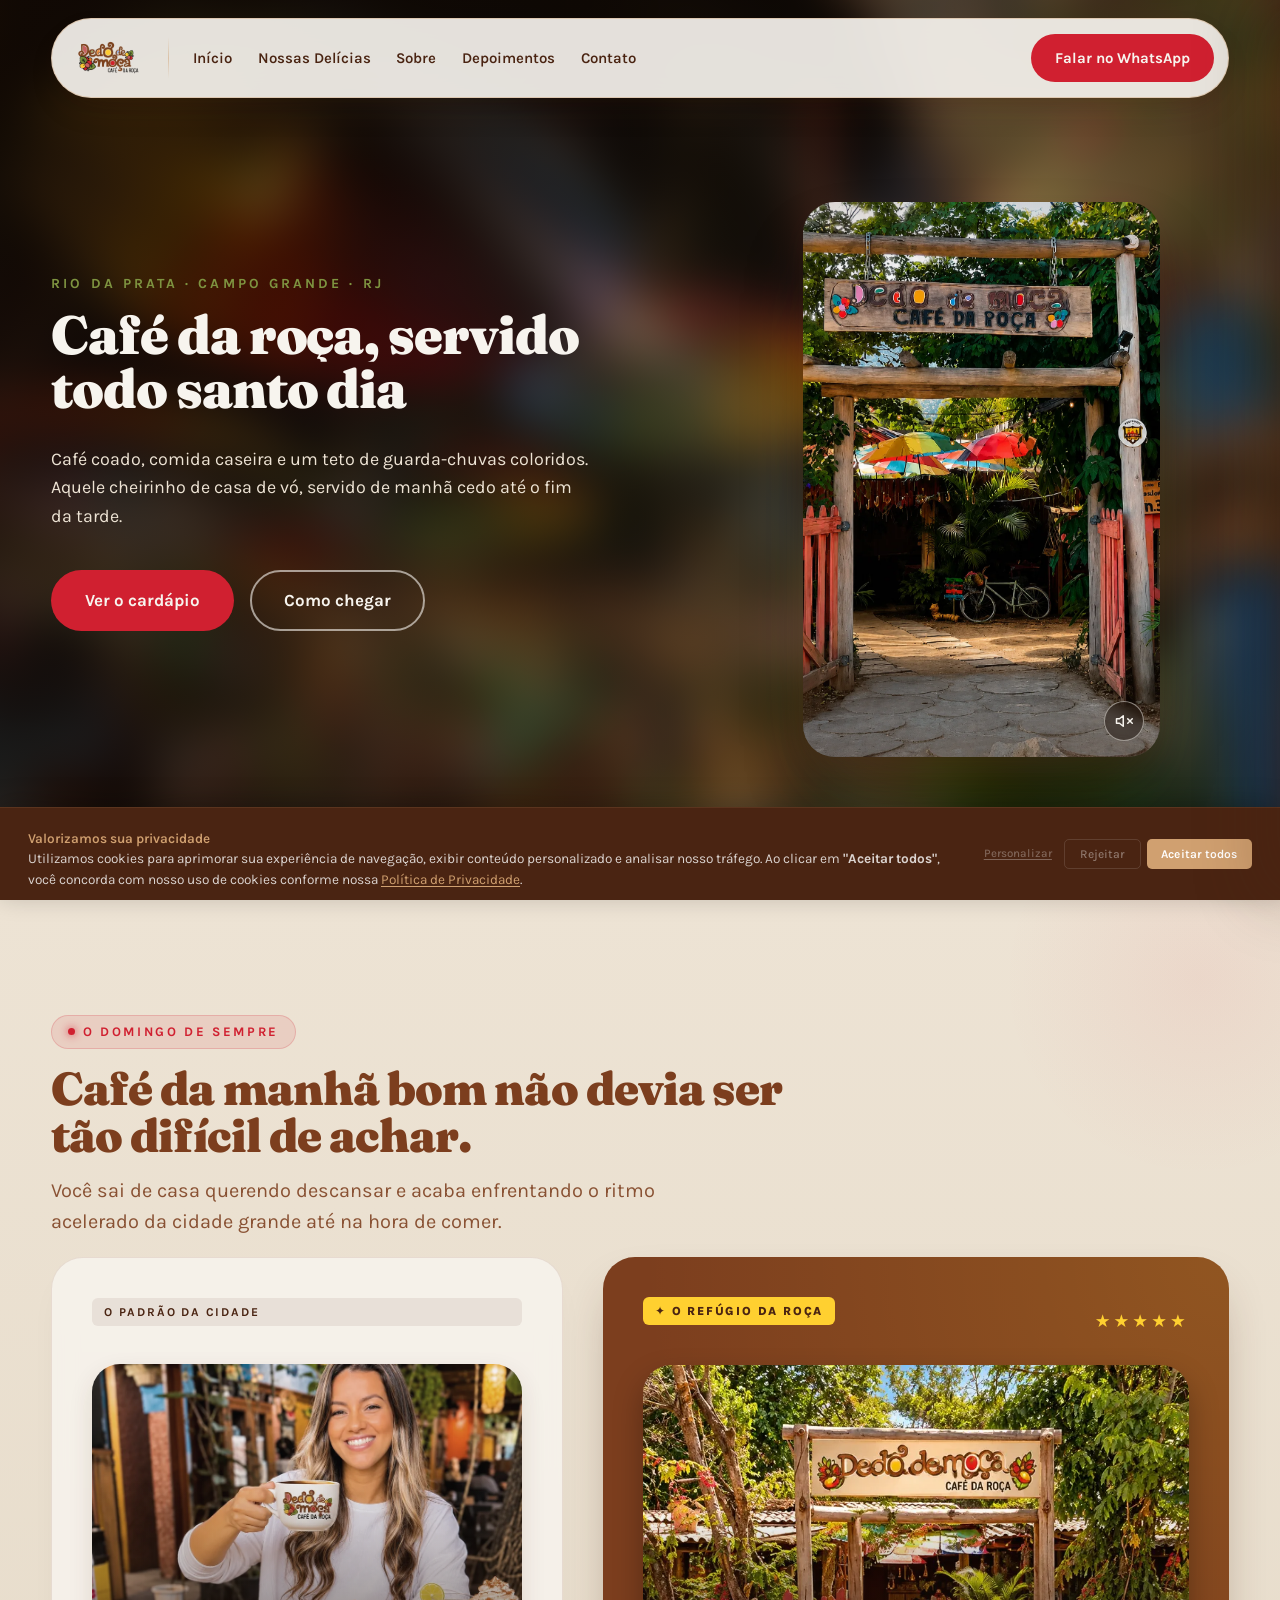
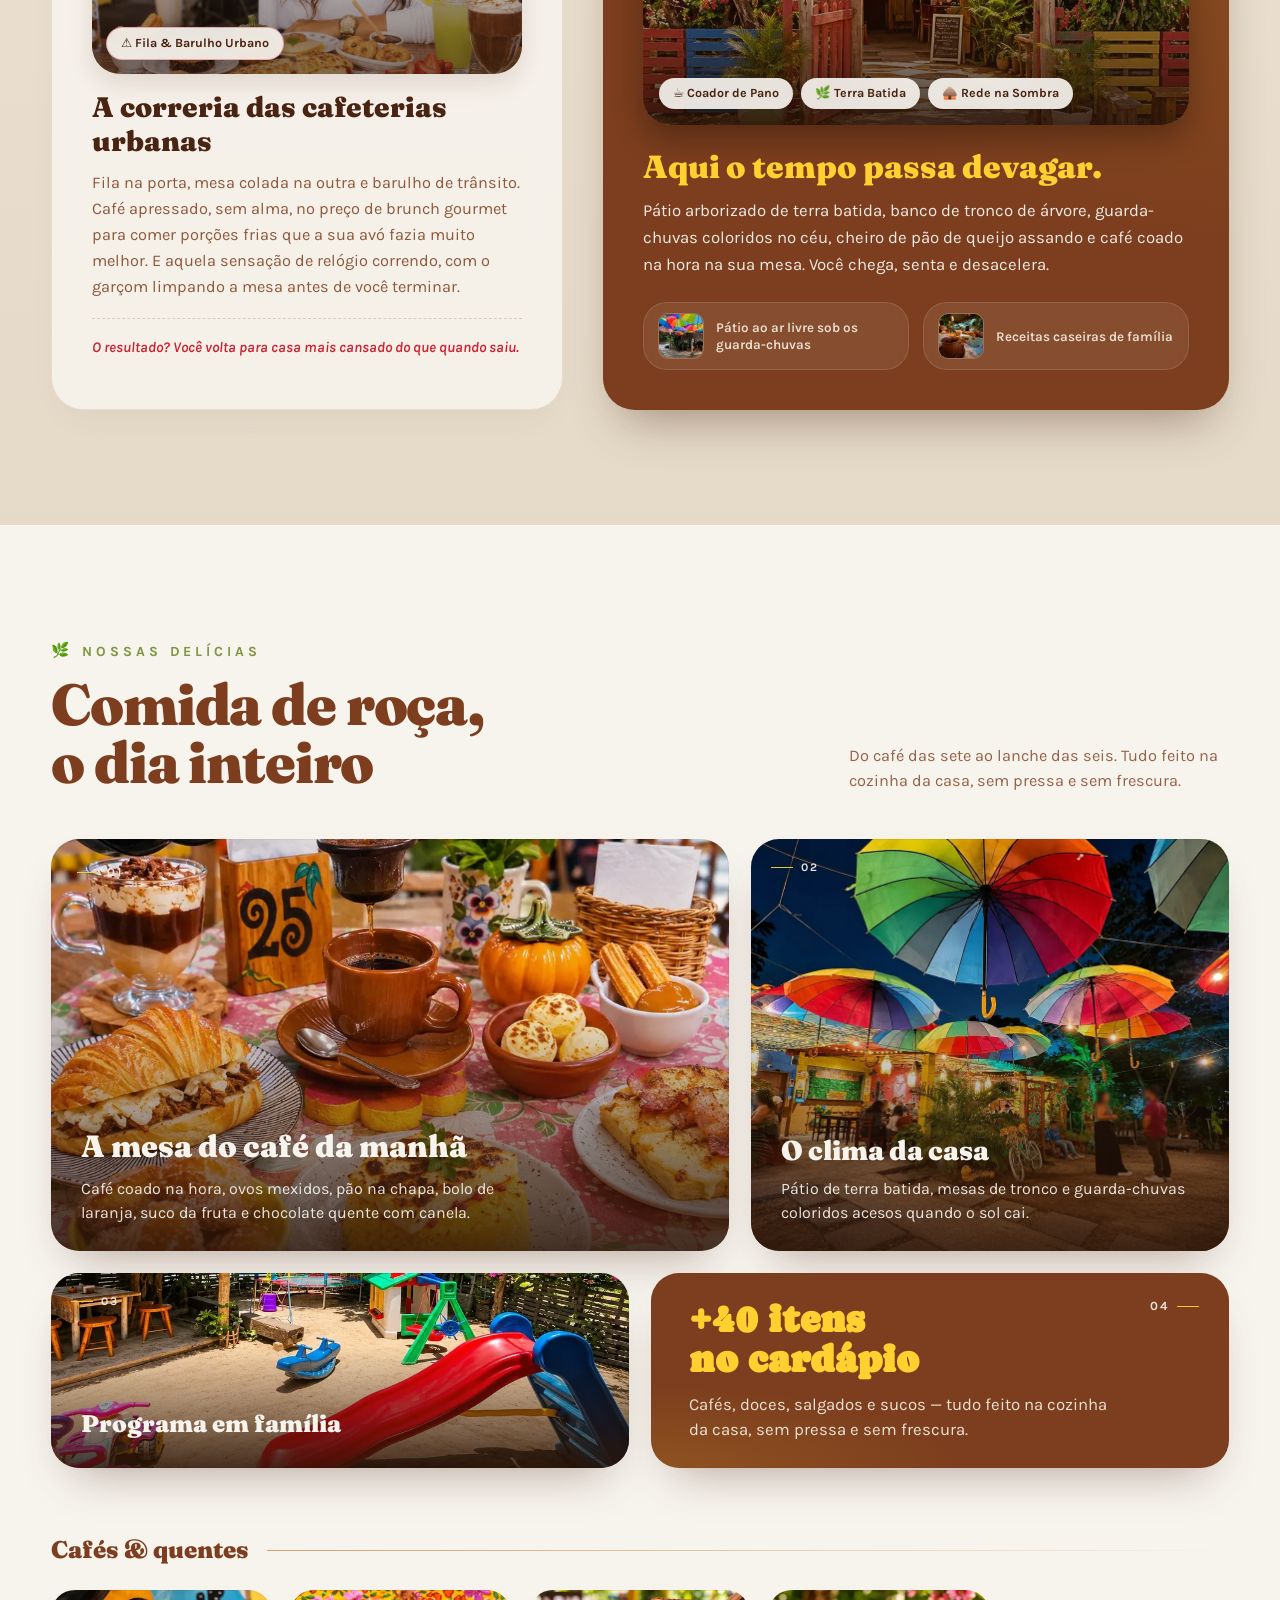
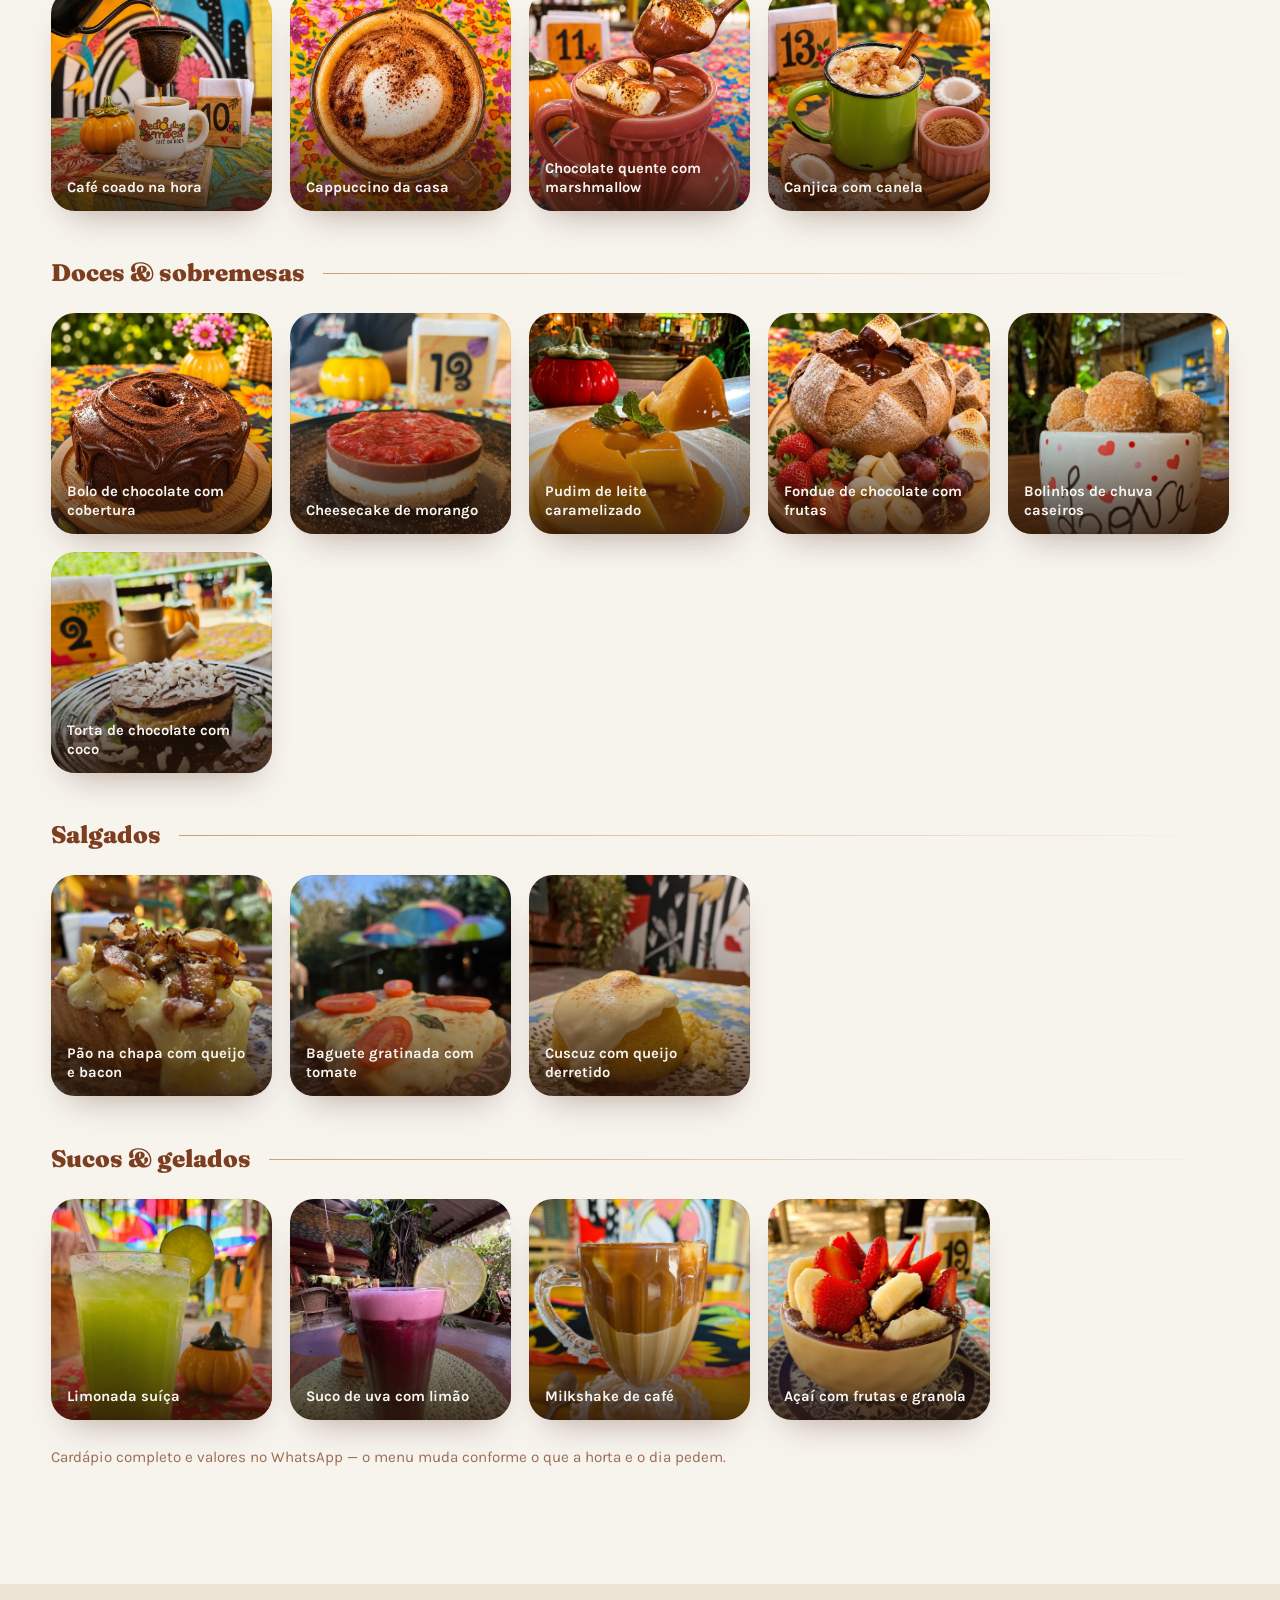
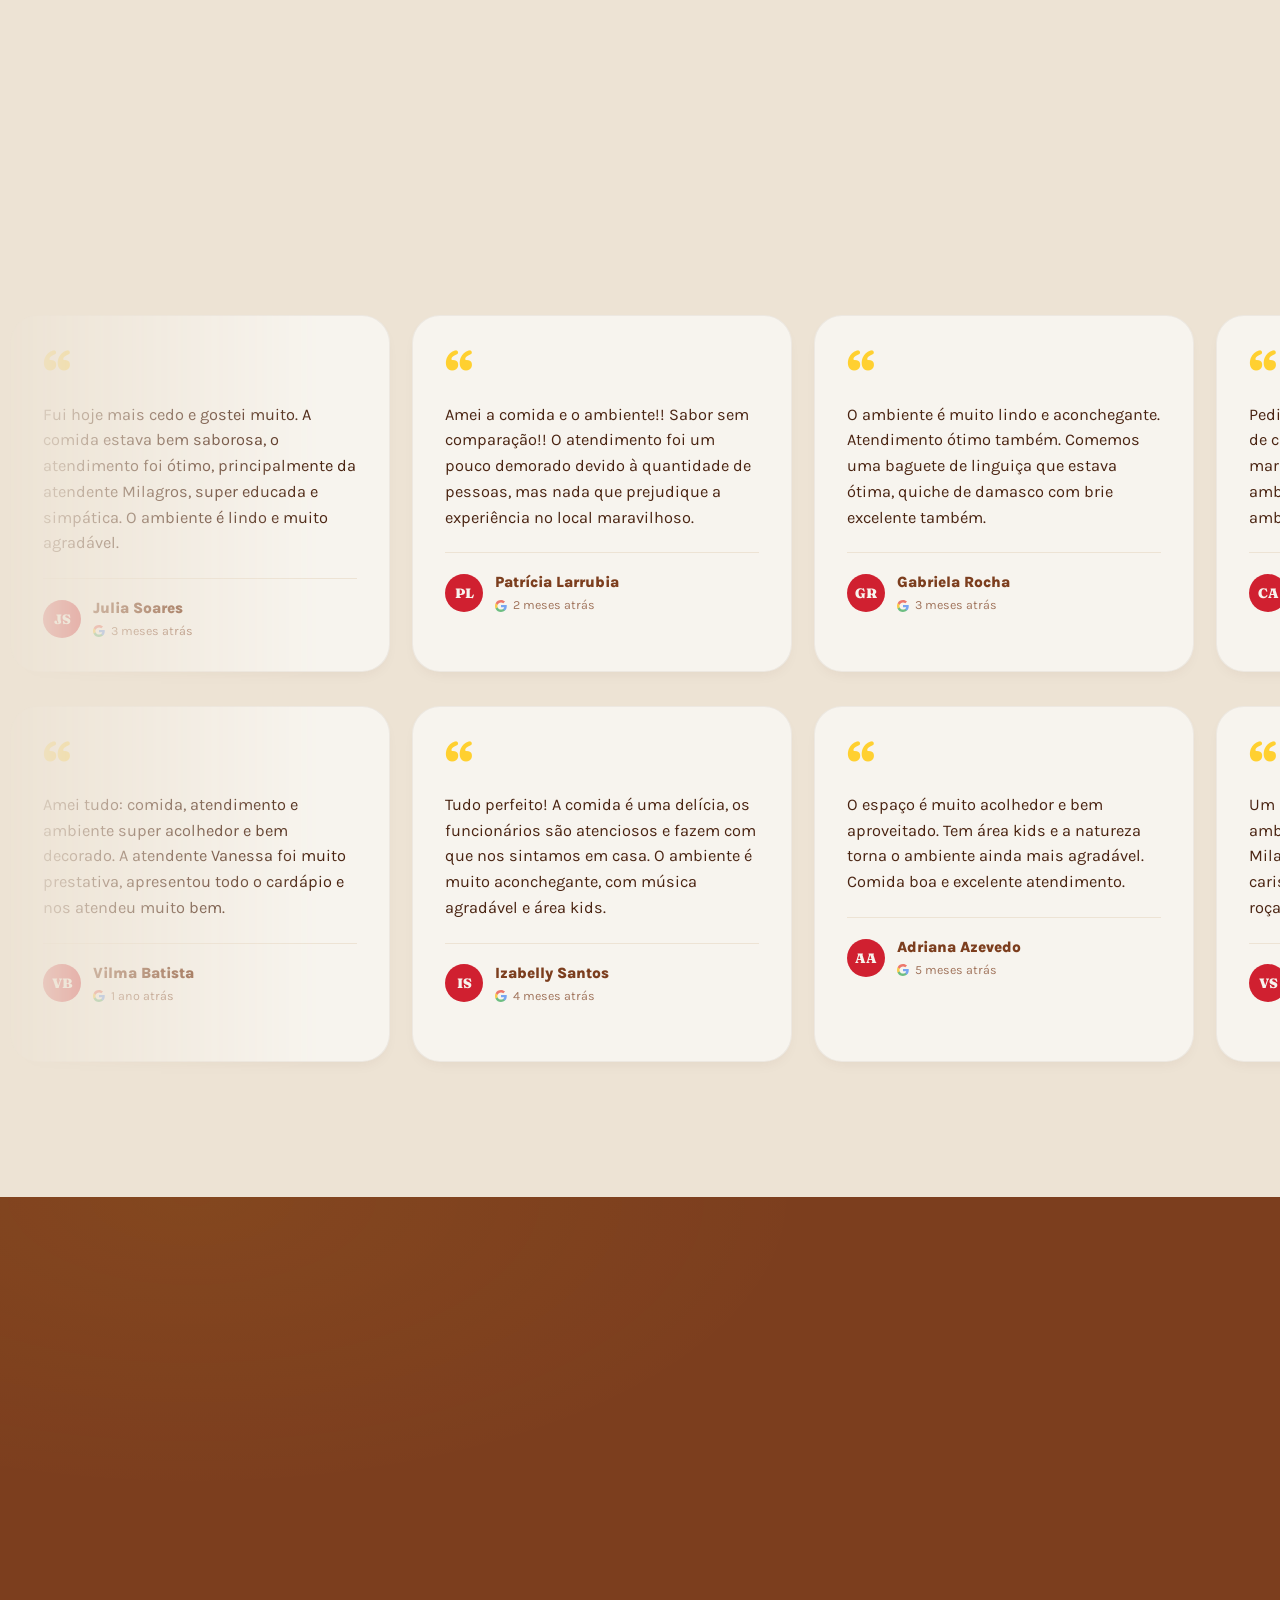
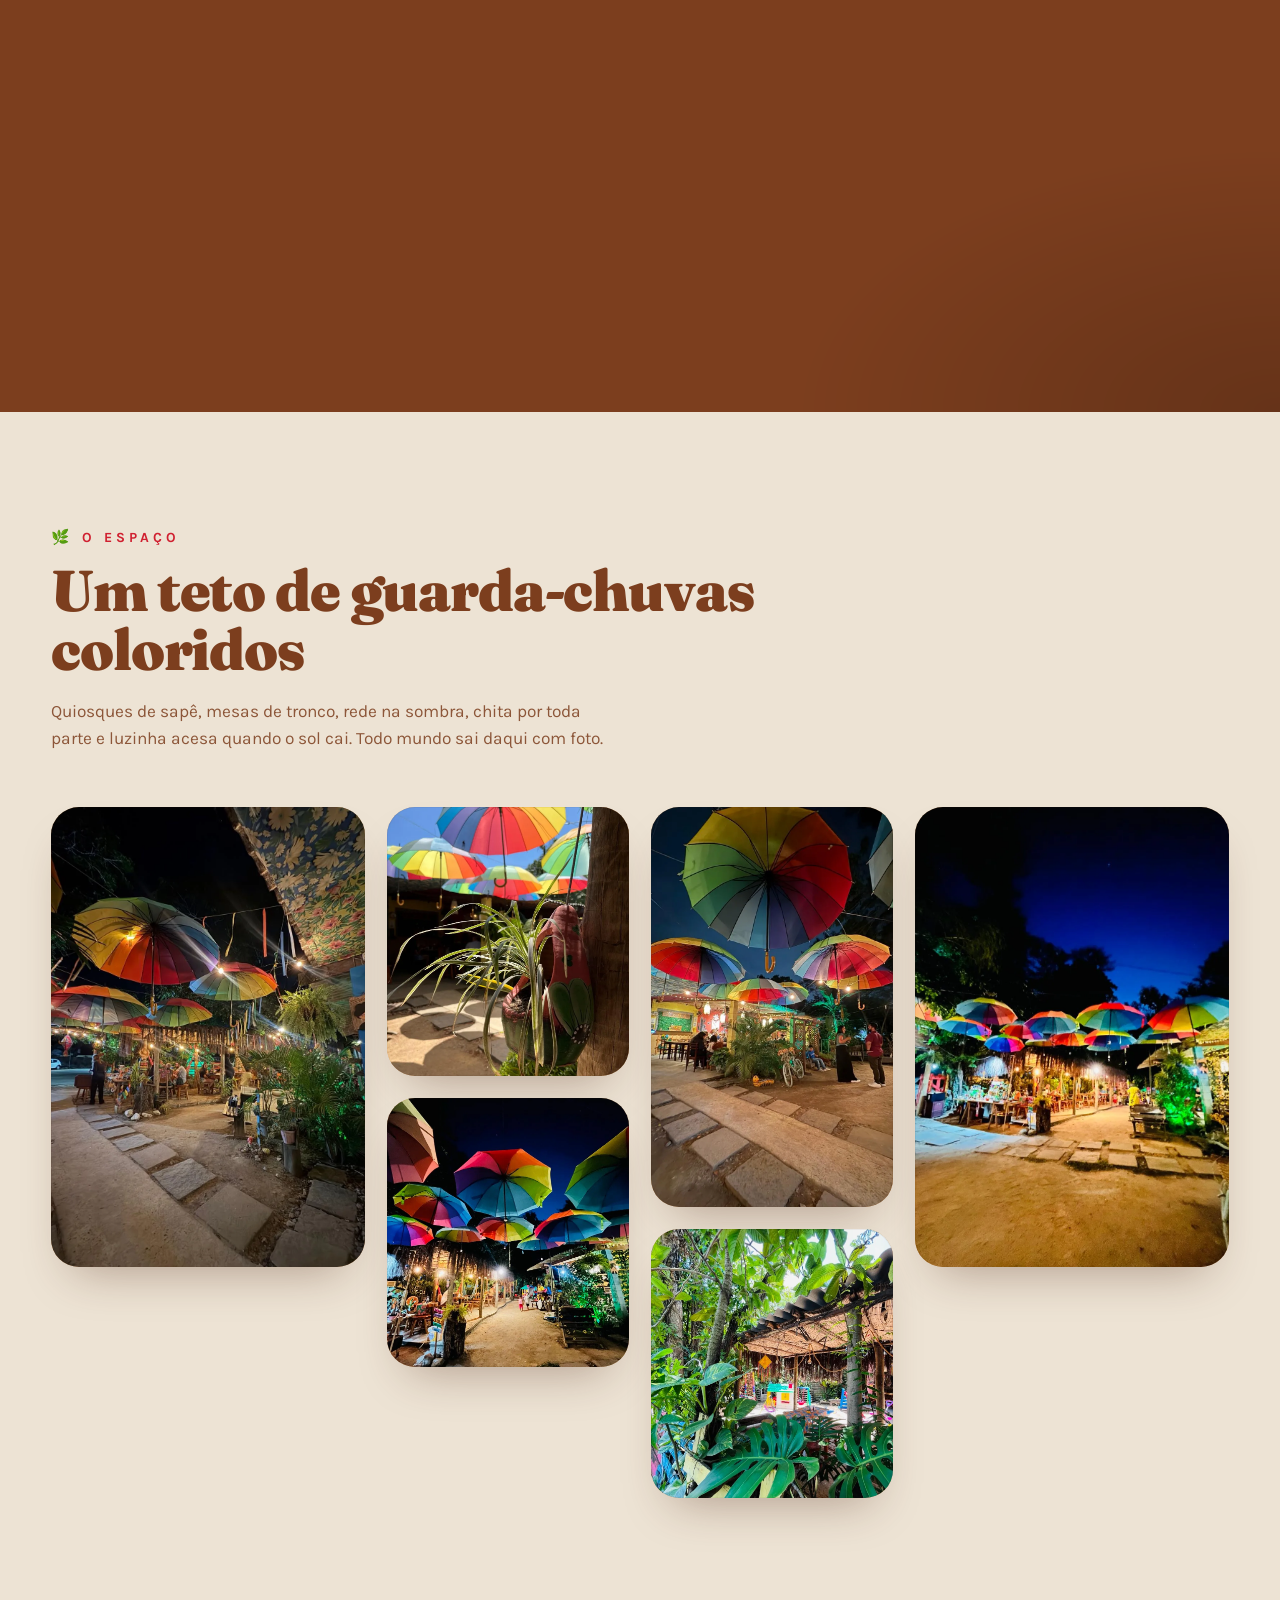
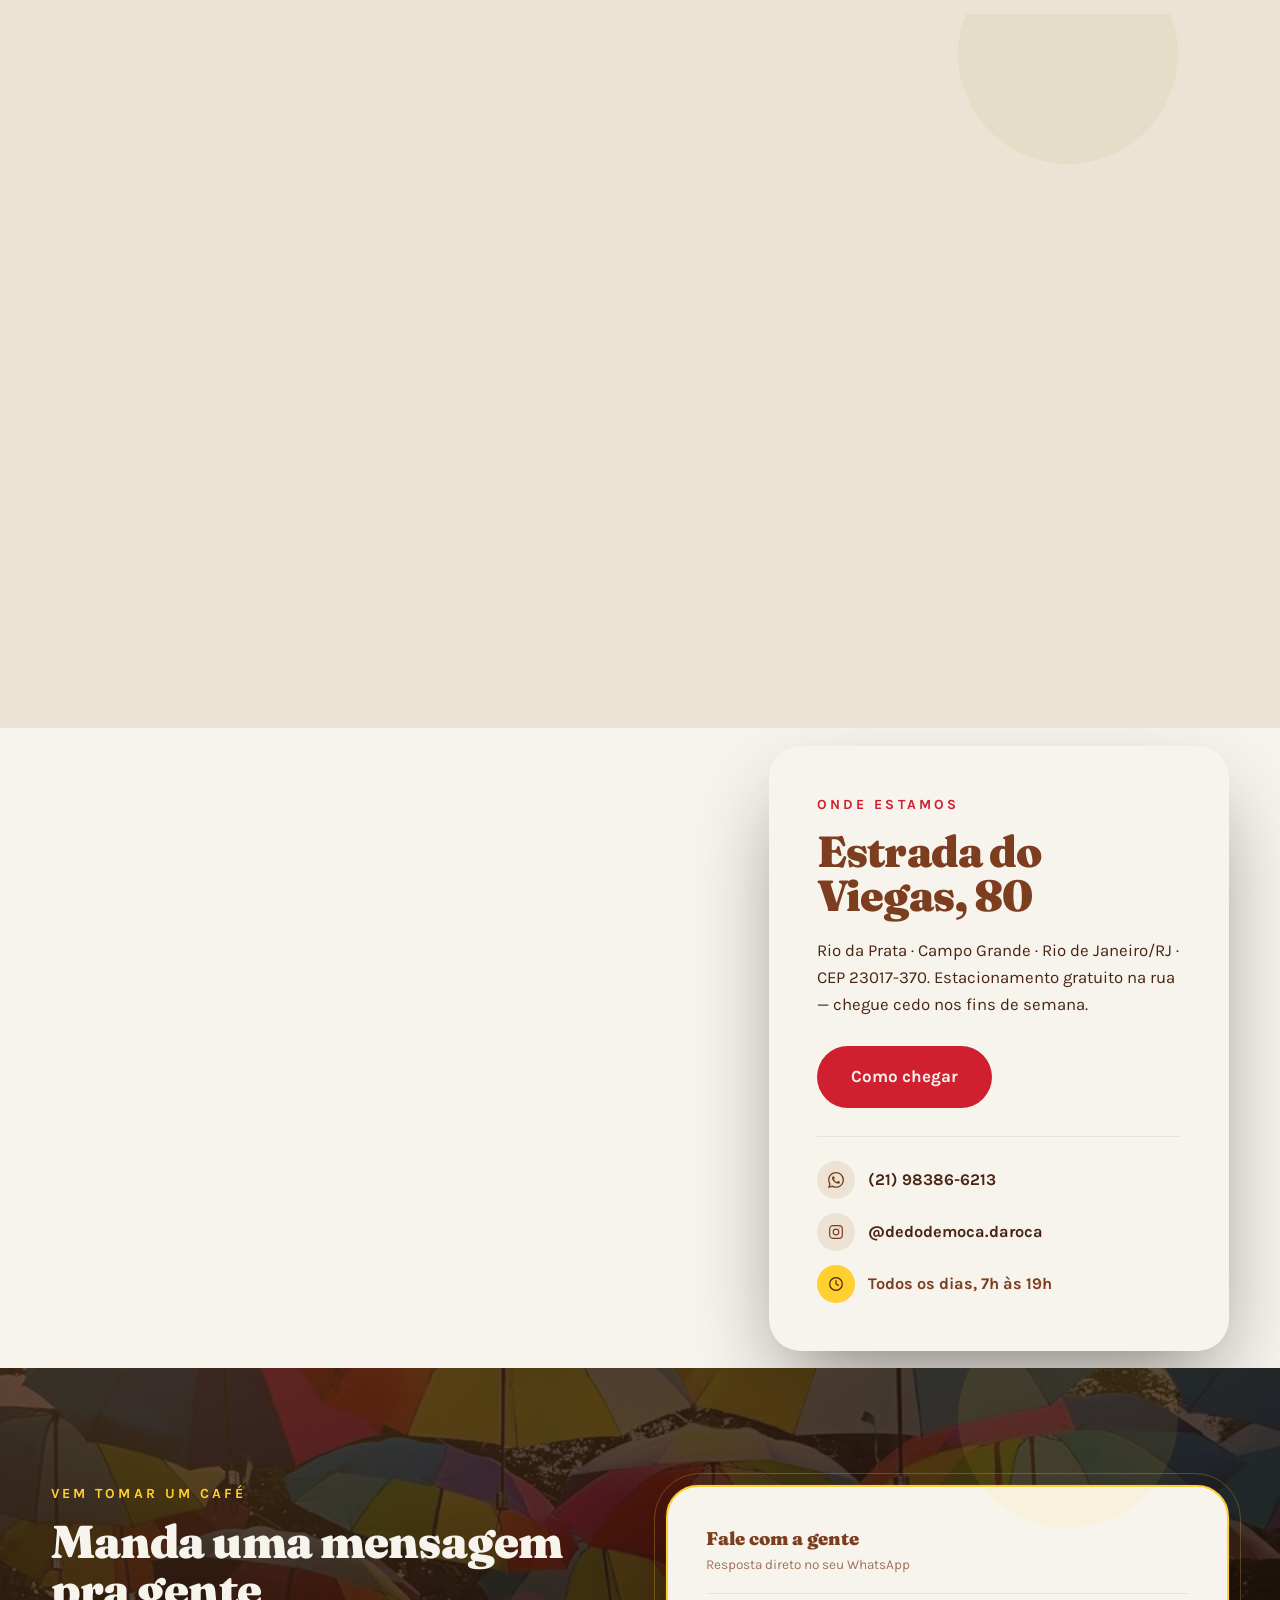
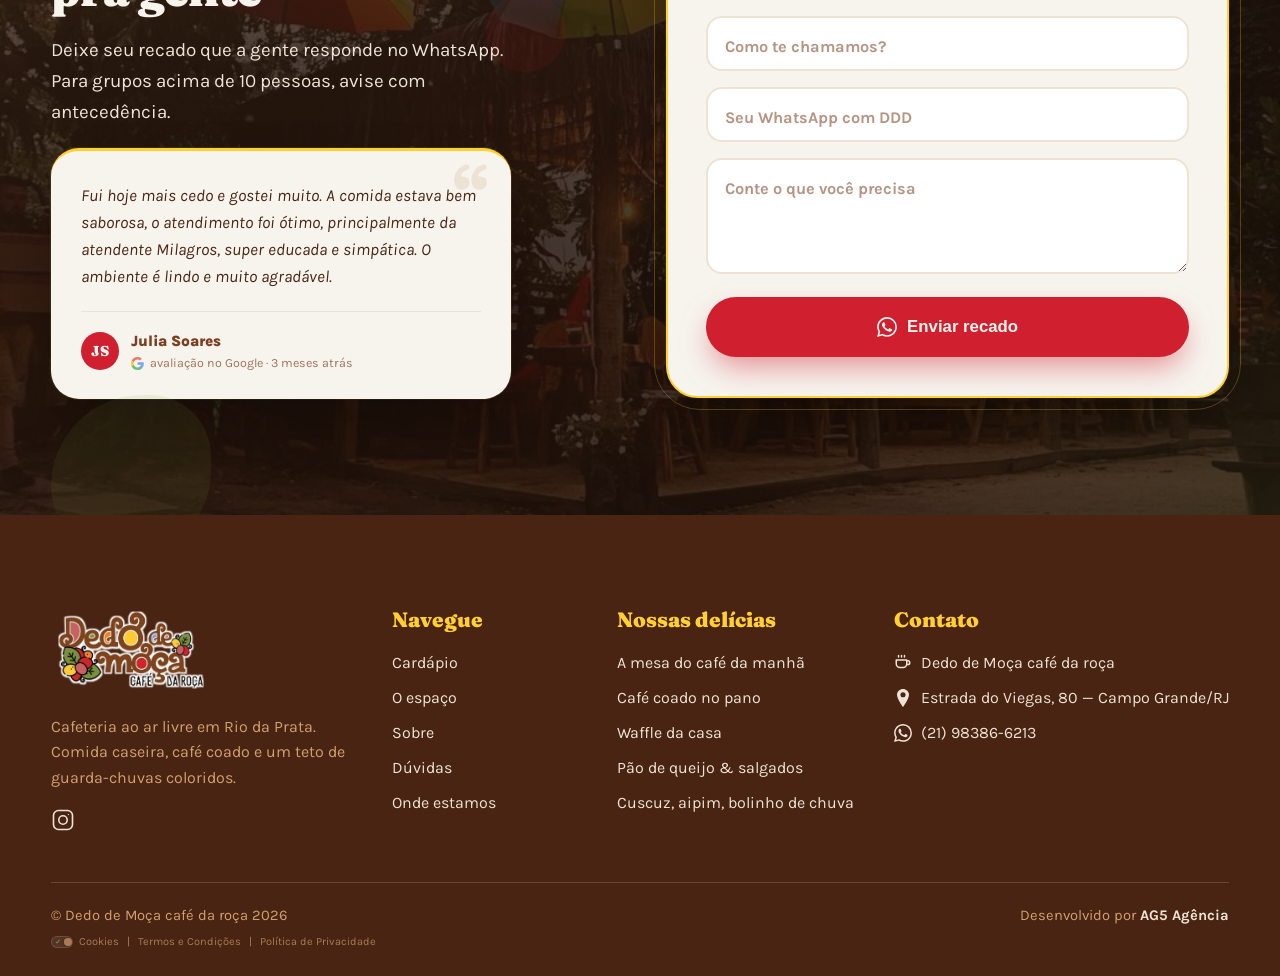
==== commit dfb69ad1: "feat: troca 11 fotos do site pelas novas enviadas pela Sara (09/11) Ambiente (correria, tempo devaga" ====
--- a/index.html
+++ b/index.html
@@ -244,7 +244,7 @@
         <span class="dor__stamp dor__stamp--alert">O padrão da cidade</span>
 
         <div class="dor__problem-img-wrap">
-          <!-- PageSpeed fix: PNG (840KB) convertido para WebP (117KB), -86% --><img class="dor__problem-img" src="assets/padrao-cidade-cafeteria.webp" alt="Cafeteria urbana lotada com fila de pessoas no ambiente cinzento da cidade" width="700" height="240" loading="lazy" />
+          <!-- PageSpeed fix: PNG (840KB) convertido para WebP (117KB), -86% --><img class="dor__problem-img" style="object-position:50% 22%" src="assets/dedo-de-moca-cliente-caneca-mesa-farta.webp" alt="Cliente com a caneca do Dedo de Moça Café da Roça diante de uma mesa farta de café da manhã" width="960" height="960" loading="lazy" />
           <div class="dor__problem-overlay"></div>
           <span class="dor__tag-pill dor__tag-pill--alert">⚠️ Fila &amp; Barulho Urbano</span>
         </div>
@@ -266,7 +266,7 @@
         </div>
 
         <div class="dor__hero-img-wrap">
-          <img class="dor__hero-img" src="assets/dedo-de-moca-mesa-cafe-aipim-bolinhos.webp" alt="Mesa de café da manhã completa no pátio do Dedo de Moça Café da Roça" width="700" height="380" loading="lazy" />
+          <img class="dor__hero-img" style="object-position:50% 30%" src="assets/dedo-de-moca-portal-entrada-cafe-da-roca.webp" alt="Portal de entrada do Dedo de Moça Café da Roça entre as árvores" width="768" height="960" loading="lazy" />
           <div class="dor__hero-overlay"></div>
           <div class="dor__hero-tagline">
             <span class="dor__tag-pill">☕ Coador de Pano</span>
@@ -308,7 +308,7 @@
 
     <div class="bento">
       <article class="bento__card bento__card--a" data-reveal>
-        <img style="object-position:50% 42%" src="assets/dedo-de-moca-mesa-completa-cafe-da-manha.webp" alt="Mesa de café da manhã com café coado, bolo e pão" width="960" height="1280" />
+        <img style="object-position:50% 50%" src="assets/dedo-de-moca-mesa-cafe-da-manha-cafe-passado.webp" alt="Mesa de café da manhã com café sendo passado na hora e pratos da casa" width="960" height="960" />
         <span class="scrim"></span>
         <span class="selo" data-selo>01</span>
         <div class="bento__body">
@@ -318,7 +318,7 @@
       </article>
 
       <article class="bento__card bento__card--c" data-reveal>
-        <img style="object-position:50% 40%" src="assets/dedo-de-moca-guarda-chuvas-noite-clientes-bicicleta.webp" alt="Clientes no pátio do Dedo de Moça Café da Roça, sob os guarda-chuvas coloridos à noite" loading="lazy" width="960" height="1280" />
+        <img style="object-position:50% 50%" src="assets/dedo-de-moca-guarda-chuvas-patio-noite-2.webp" alt="Pátio do Dedo de Moça Café da Roça à noite, sob os guarda-chuvas coloridos" loading="lazy" width="960" height="960" />
         <span class="scrim"></span>
         <span class="selo selo--sm" data-selo>02</span>
         <div class="bento__body">
@@ -328,7 +328,7 @@
       </article>
 
       <article class="bento__card bento__card--b" data-reveal>
-        <img style="object-position:50% 55%" src="assets/dedo-de-moca-playground-infantil-colorido.webp" alt="Playground infantil colorido no quintal do Dedo de Moça Café da Roça" loading="lazy" width="960" height="1280" />
+        <img style="object-position:50% 82%" src="assets/dedo-de-moca-parquinho-escorrega-quintal.webp" alt="Parquinho com escorregador no quintal do Dedo de Moça Café da Roça" loading="lazy" width="960" height="960" />
         <span class="scrim"></span>
         <span class="selo selo--sm" data-selo>03</span>
         <div class="bento__body"><h3 class="h3--sm">Programa em família</h3></div>
@@ -347,19 +347,19 @@
         <h3 class="menu__cat-tit"><span>Cafés &amp; quentes</span></h3>
         <div class="menu__itens">
           <figure class="menu__item">
-            <img src="assets/dedo-de-moca-cafe-coado-cactus-mural.webp" alt="Café coado na hora" loading="lazy" width="960" height="1280" />
+            <img src="assets/dedo-de-moca-cafe-coado-caneca-logo.webp" alt="Café coado na hora na caneca do Dedo de Moça" loading="lazy" width="700" height="700" />
             <figcaption>Café coado na hora</figcaption>
           </figure>
           <figure class="menu__item">
-            <img src="assets/dedo-de-moca-cappuccino-latte-art-coracao-mesa-extra.webp" alt="Cappuccino com latte art" loading="lazy" width="960" height="1280" />
+            <img src="assets/dedo-de-moca-cappuccino-coracao-toalha-chita.webp" alt="Cappuccino da casa com latte art de coração" loading="lazy" width="700" height="700" />
             <figcaption>Cappuccino da casa</figcaption>
           </figure>
           <figure class="menu__item">
-            <img src="assets/dedo-de-moca-chocolate-quente-marshmallow.webp" alt="Chocolate quente com marshmallow" loading="lazy" width="960" height="1280" />
+            <img src="assets/dedo-de-moca-chocolate-quente-marshmallow-colher.webp" alt="Chocolate quente com marshmallow" loading="lazy" width="640" height="700" />
             <figcaption>Chocolate quente com marshmallow</figcaption>
           </figure>
           <figure class="menu__item">
-            <img style="object-position:50% 35%" src="assets/dedo-de-moca-milkshake-cafe-close.webp" alt="Canjica com canela" loading="lazy" width="960" height="1280" />
+            <img src="assets/dedo-de-moca-canjica-canela-coco.webp" alt="Canjica com canela e coco" loading="lazy" width="640" height="700" />
             <figcaption>Canjica com canela</figcaption>
           </figure>
         </div>
@@ -369,7 +369,7 @@
         <h3 class="menu__cat-tit"><span>Doces &amp; sobremesas</span></h3>
         <div class="menu__itens">
           <figure class="menu__item">
-            <img src="assets/dedo-de-moca-bolo-chocolate-cobertura-brilhante.webp" alt="Bolo de chocolate com cobertura" loading="lazy" width="960" height="1280" />
+            <img src="assets/dedo-de-moca-bolo-chocolate-calda-2.webp" alt="Bolo de chocolate com cobertura" loading="lazy" width="700" height="700" />
             <figcaption>Bolo de chocolate com cobertura</figcaption>
           </figure>
           <figure class="menu__item">
@@ -381,7 +381,7 @@
             <figcaption>Pudim de leite caramelizado</figcaption>
           </figure>
           <figure class="menu__item">
-            <img src="assets/dedo-de-moca-fondue-chocolate-frutas-pao.webp" alt="Fondue de chocolate com frutas" loading="lazy" width="960" height="1280" />
+            <img src="assets/dedo-de-moca-fondue-chocolate-pao-frutas-2.webp" alt="Fondue de chocolate no pão com frutas" loading="lazy" width="640" height="700" />
             <figcaption>Fondue de chocolate com frutas</figcaption>
           </figure>
           <figure class="menu__item">
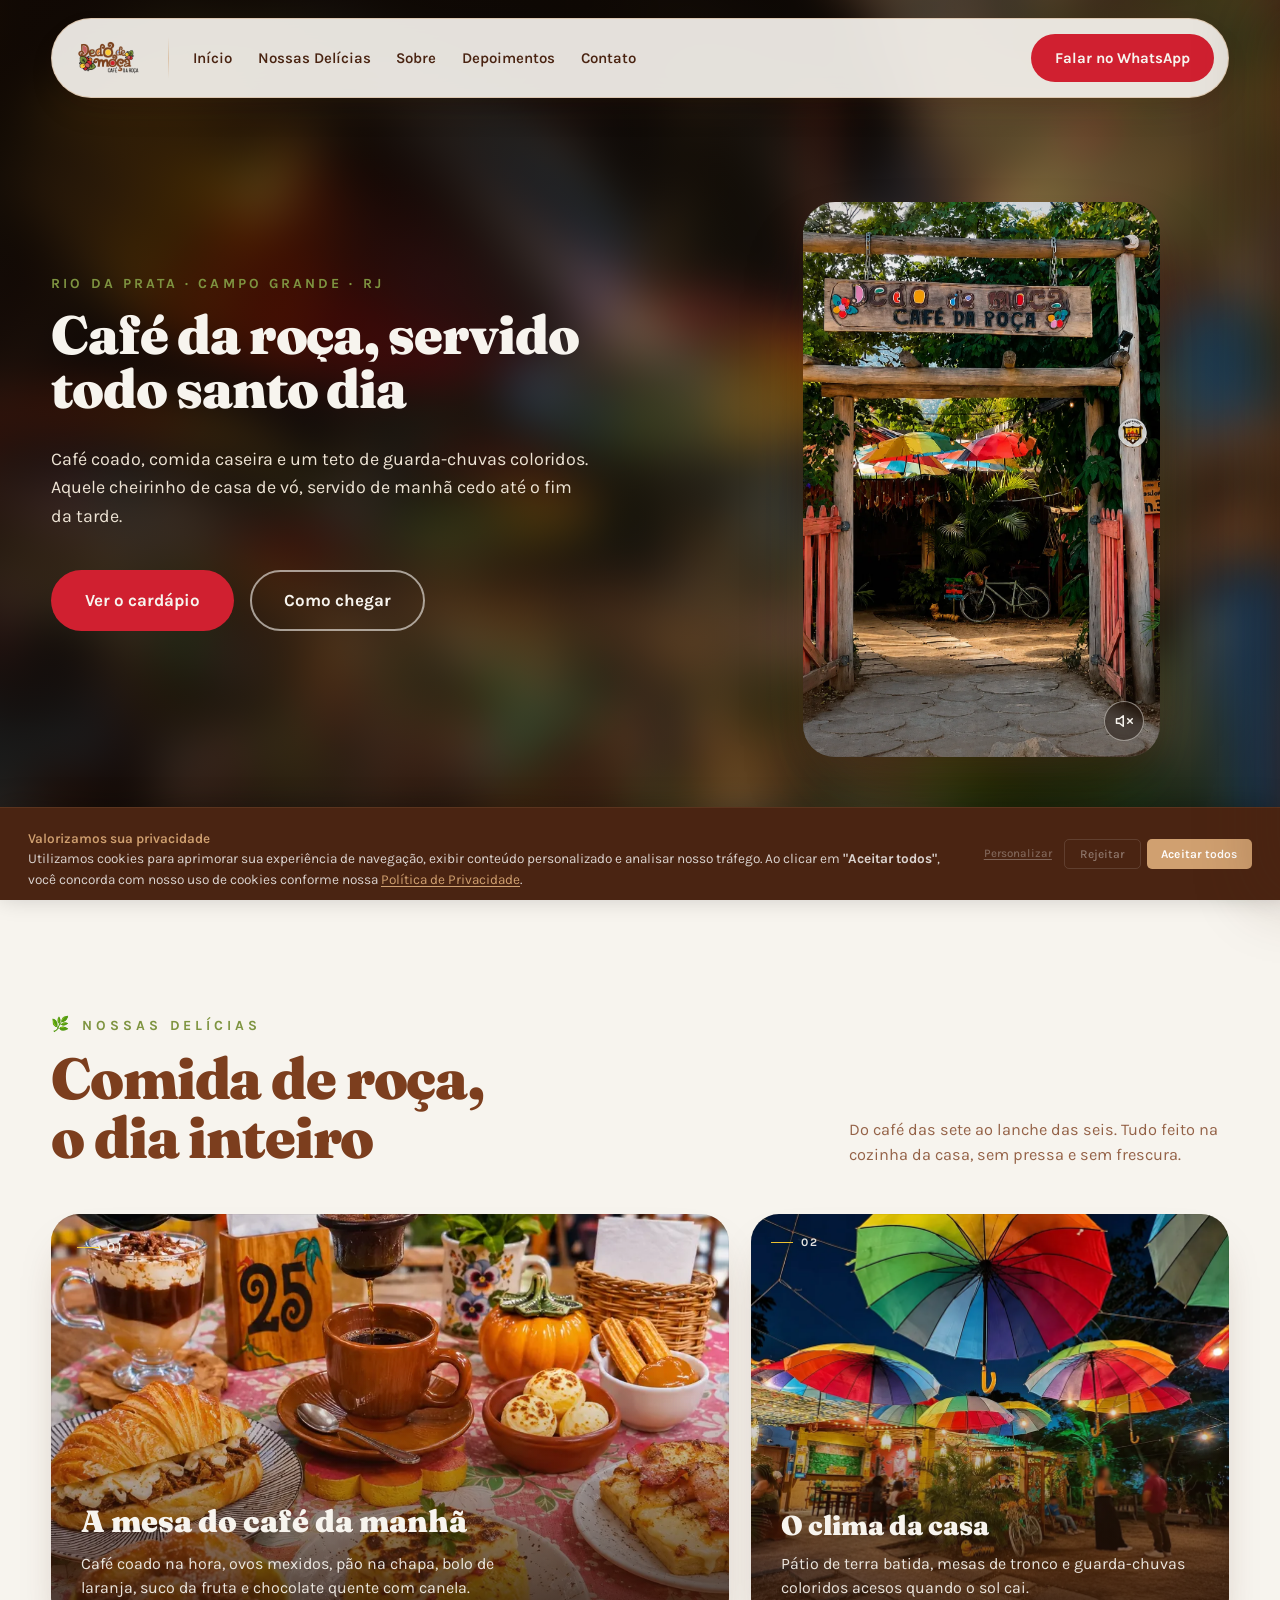
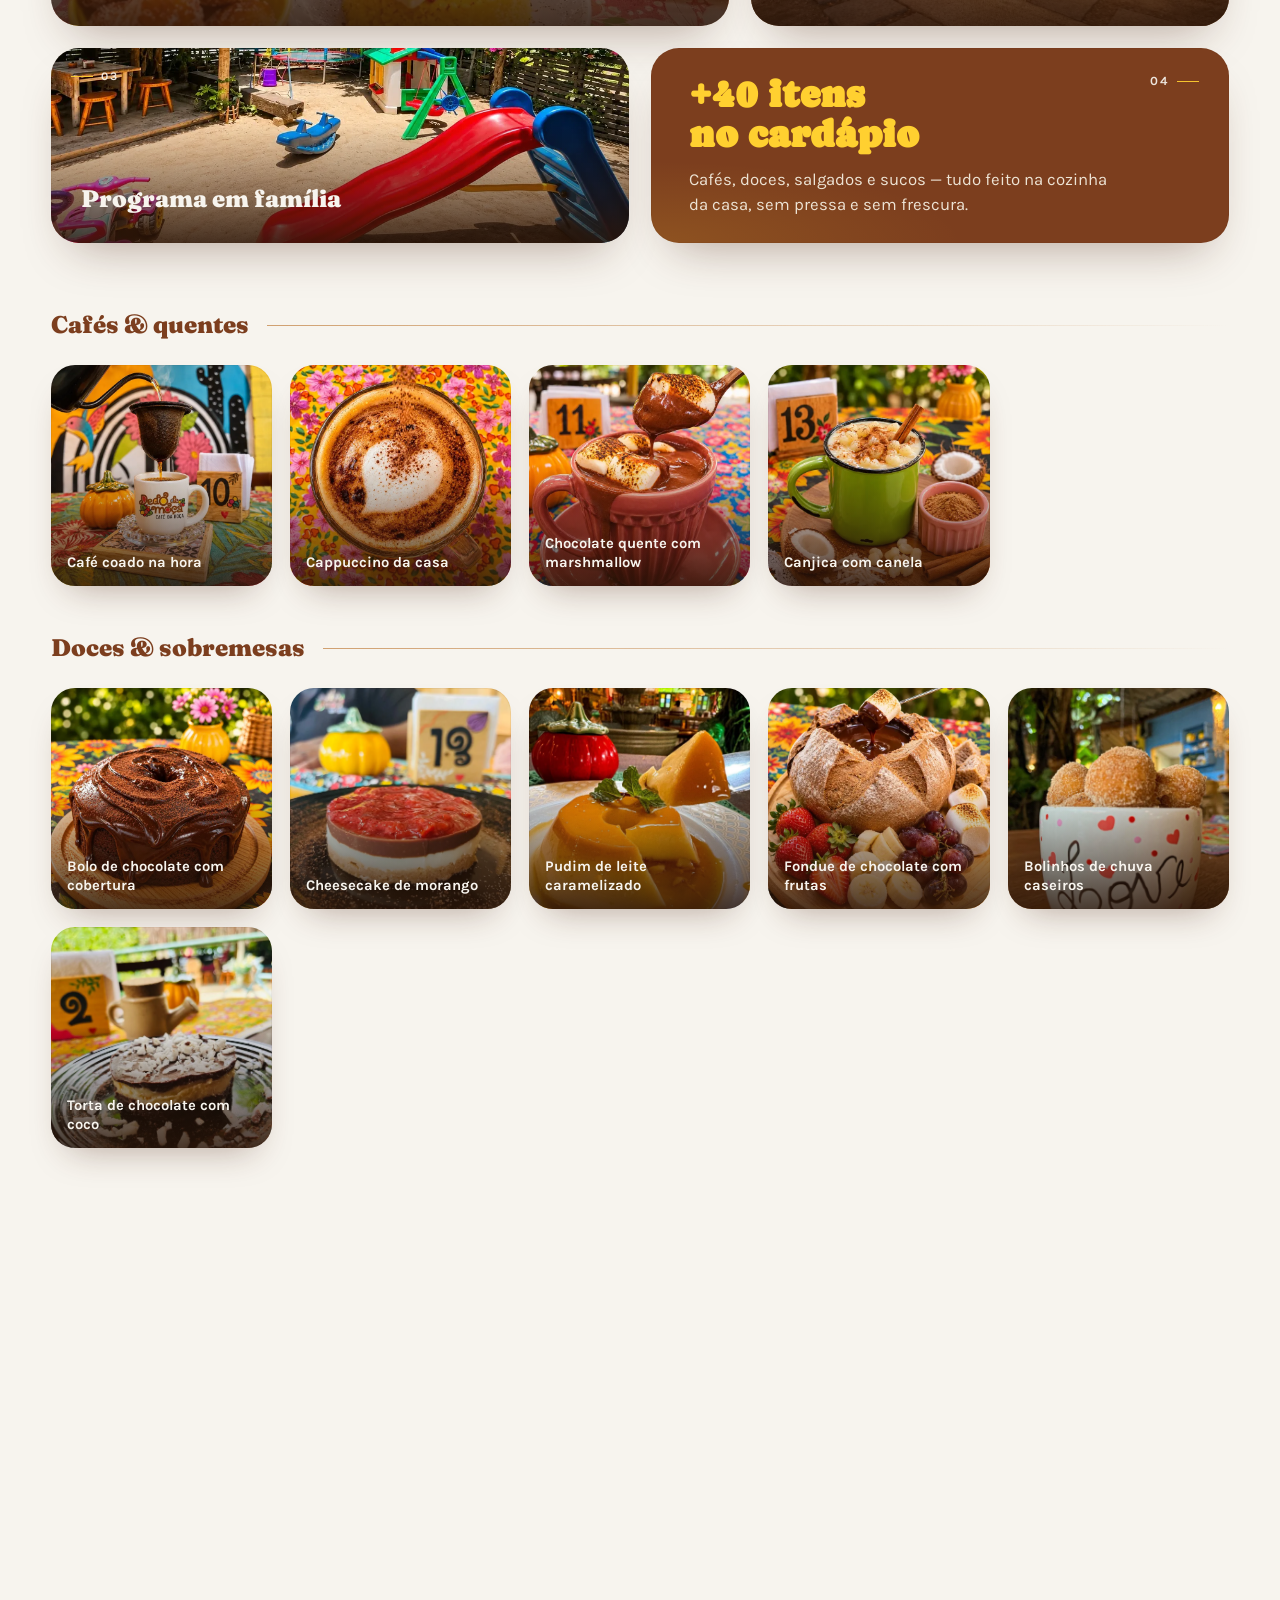
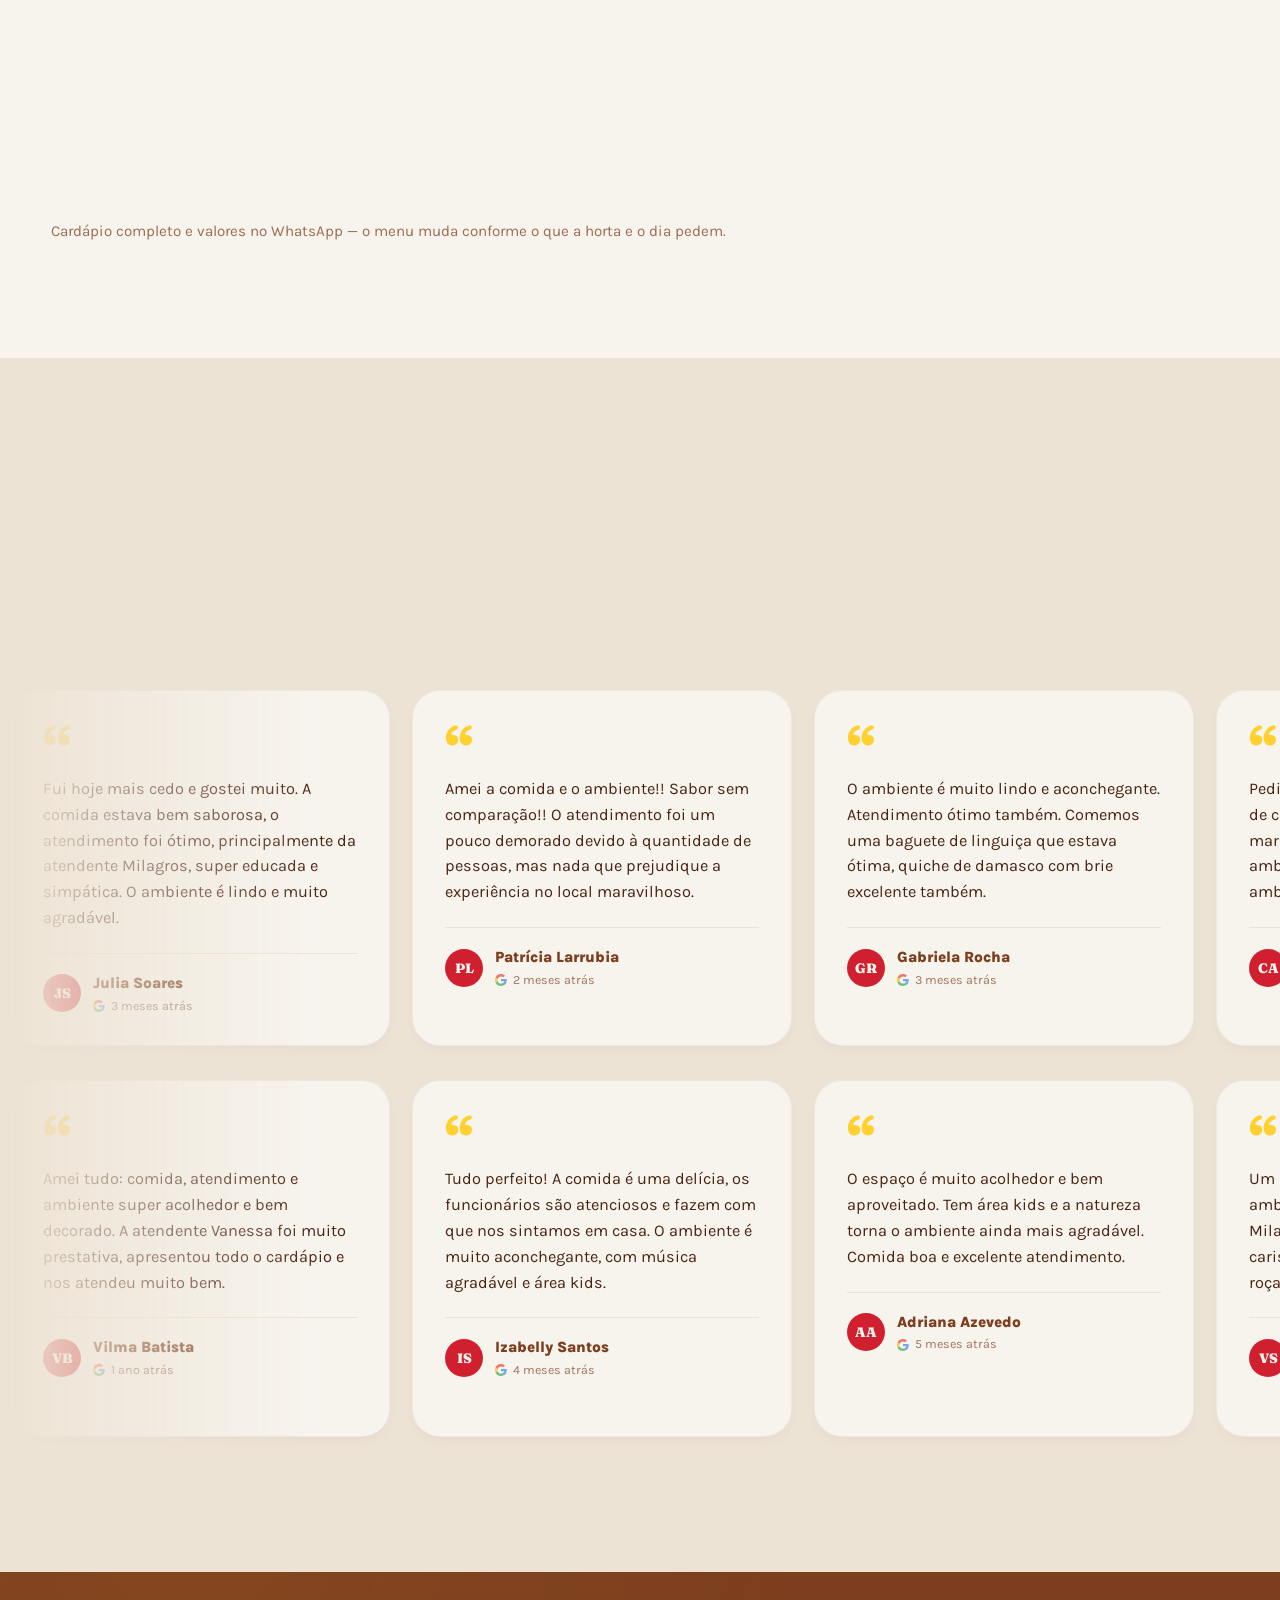
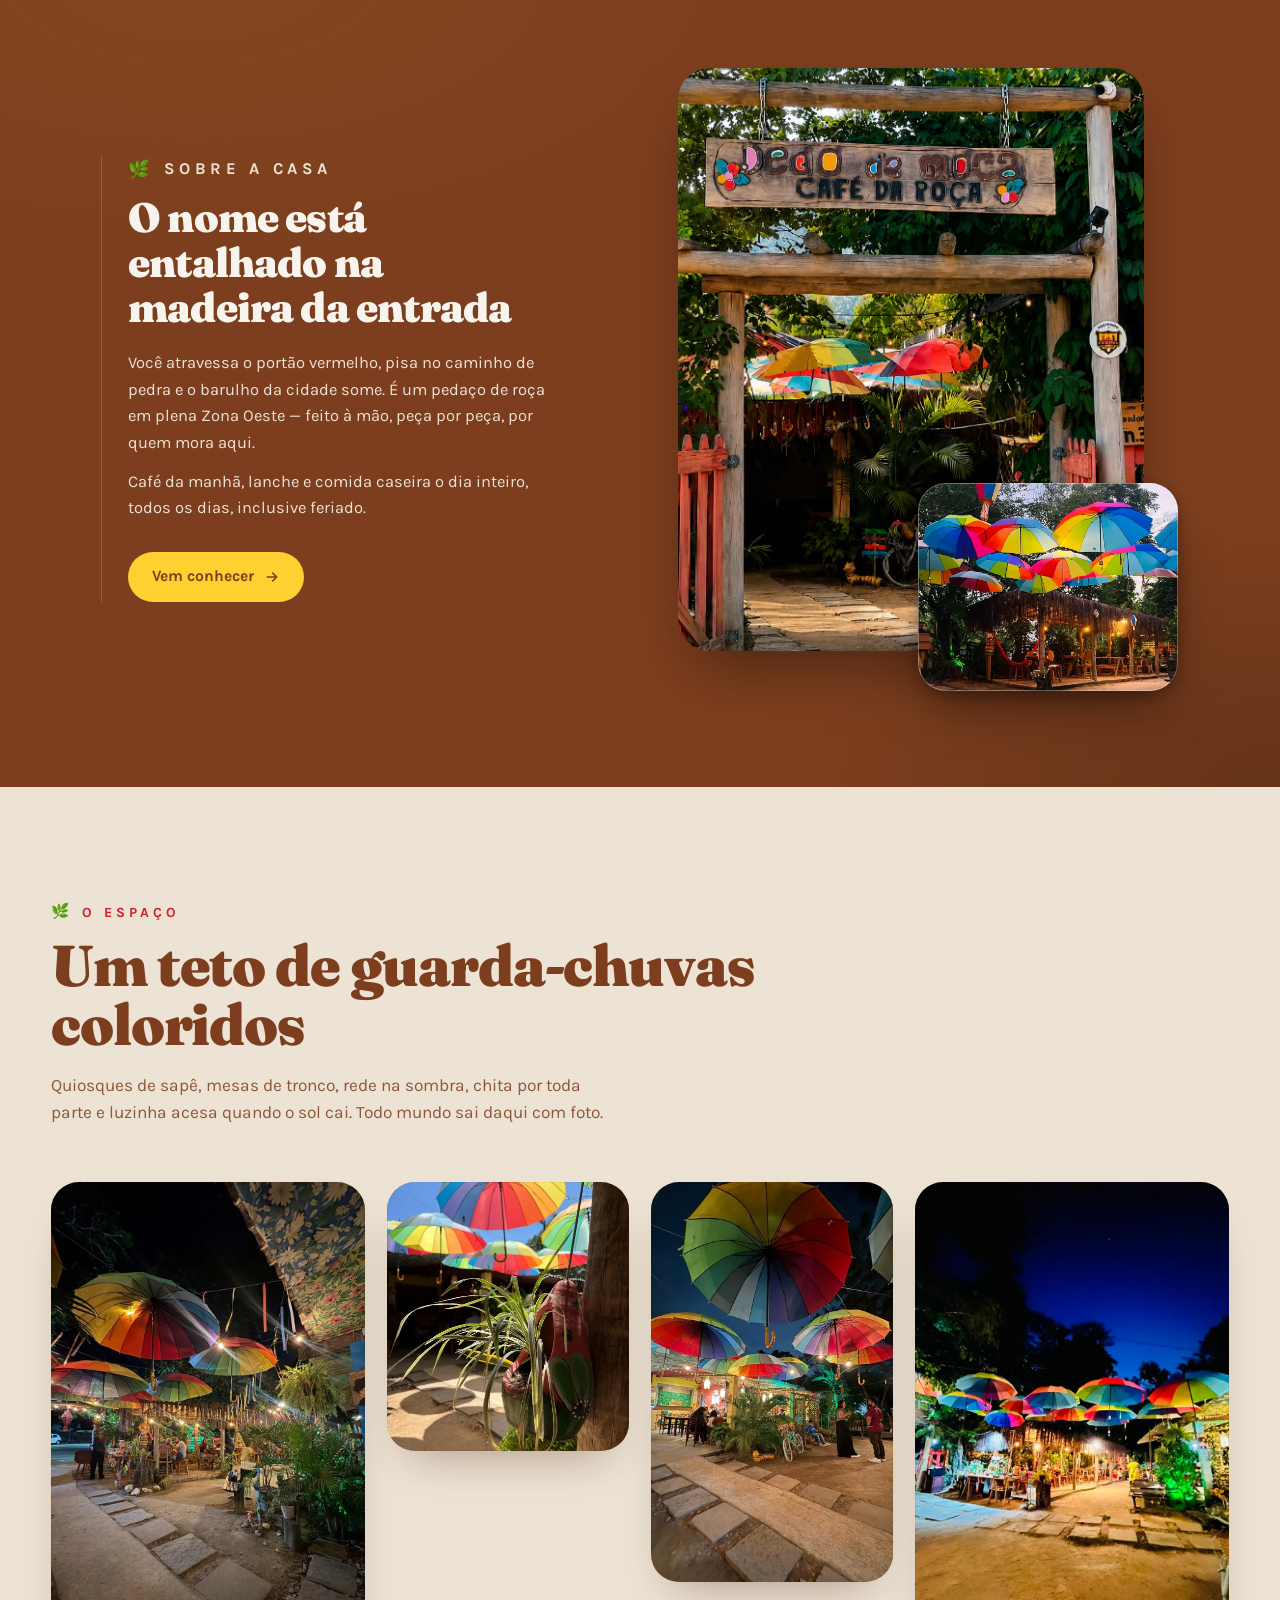
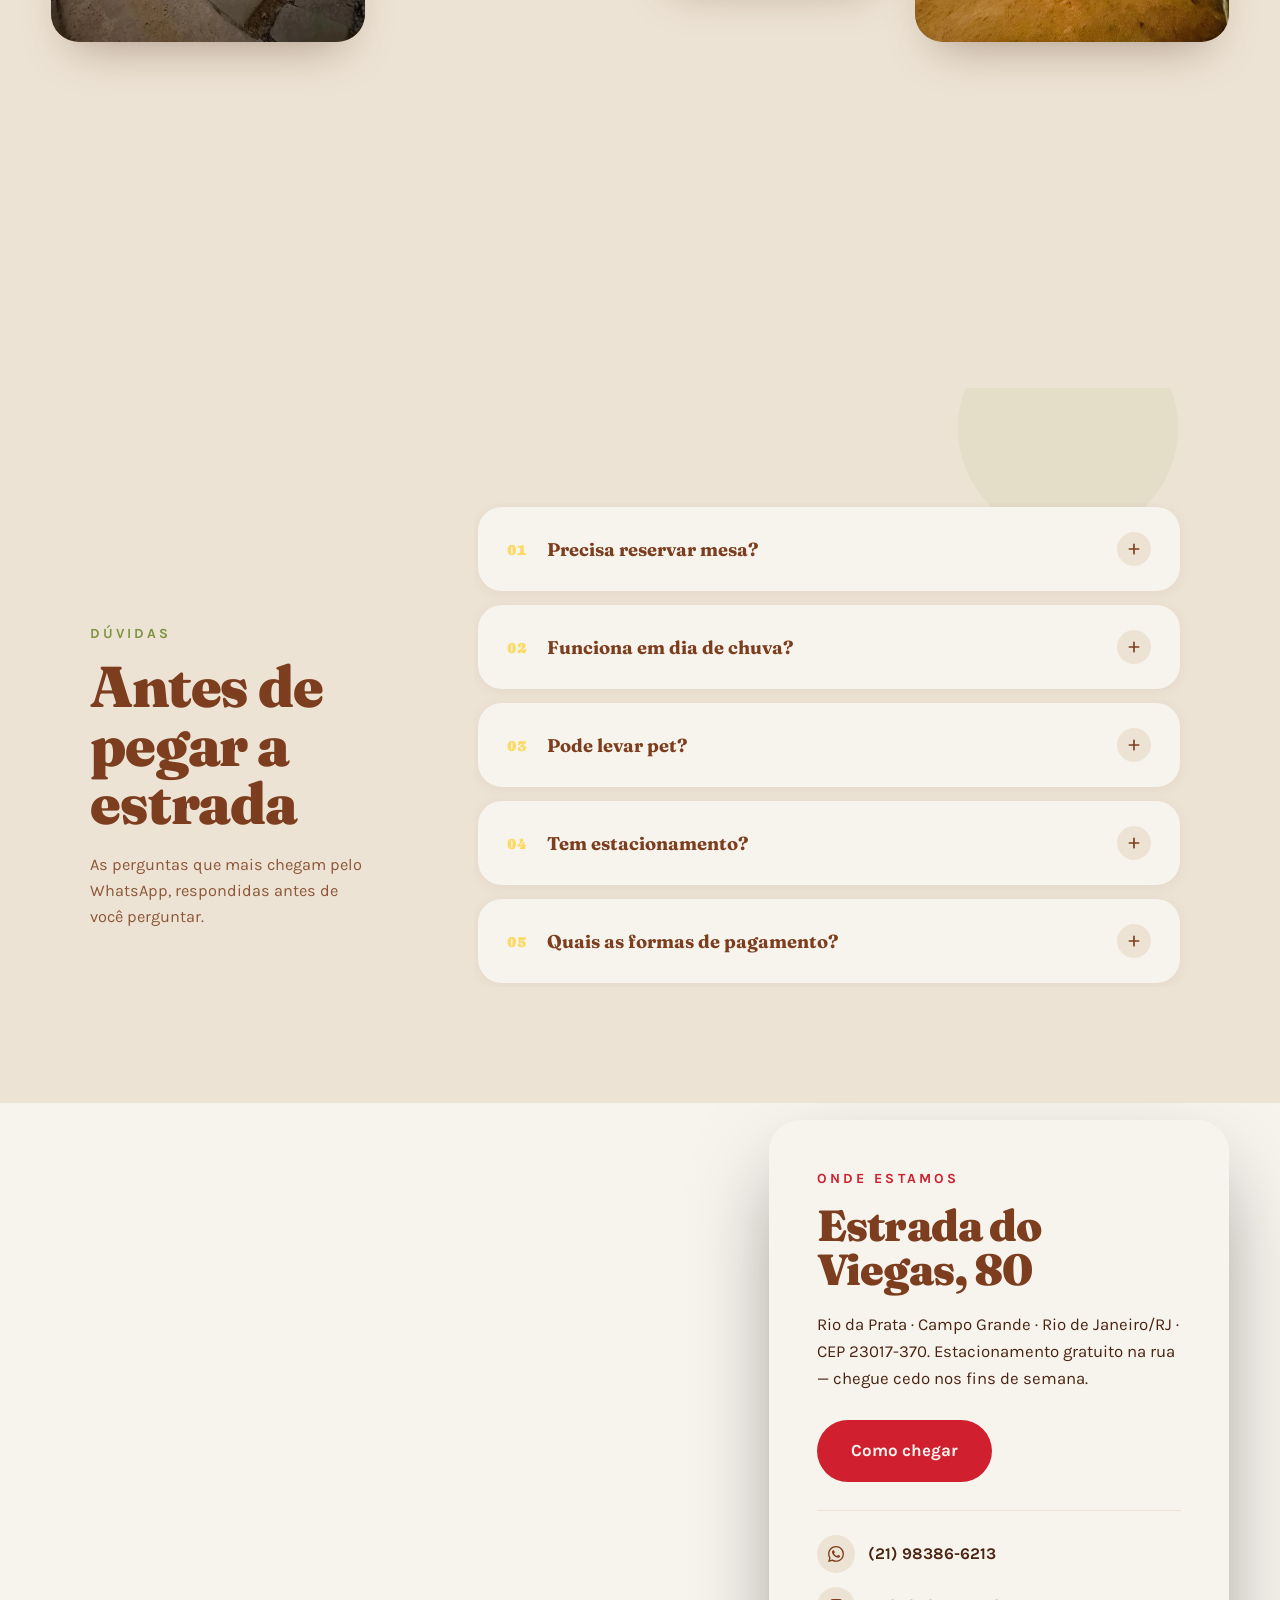
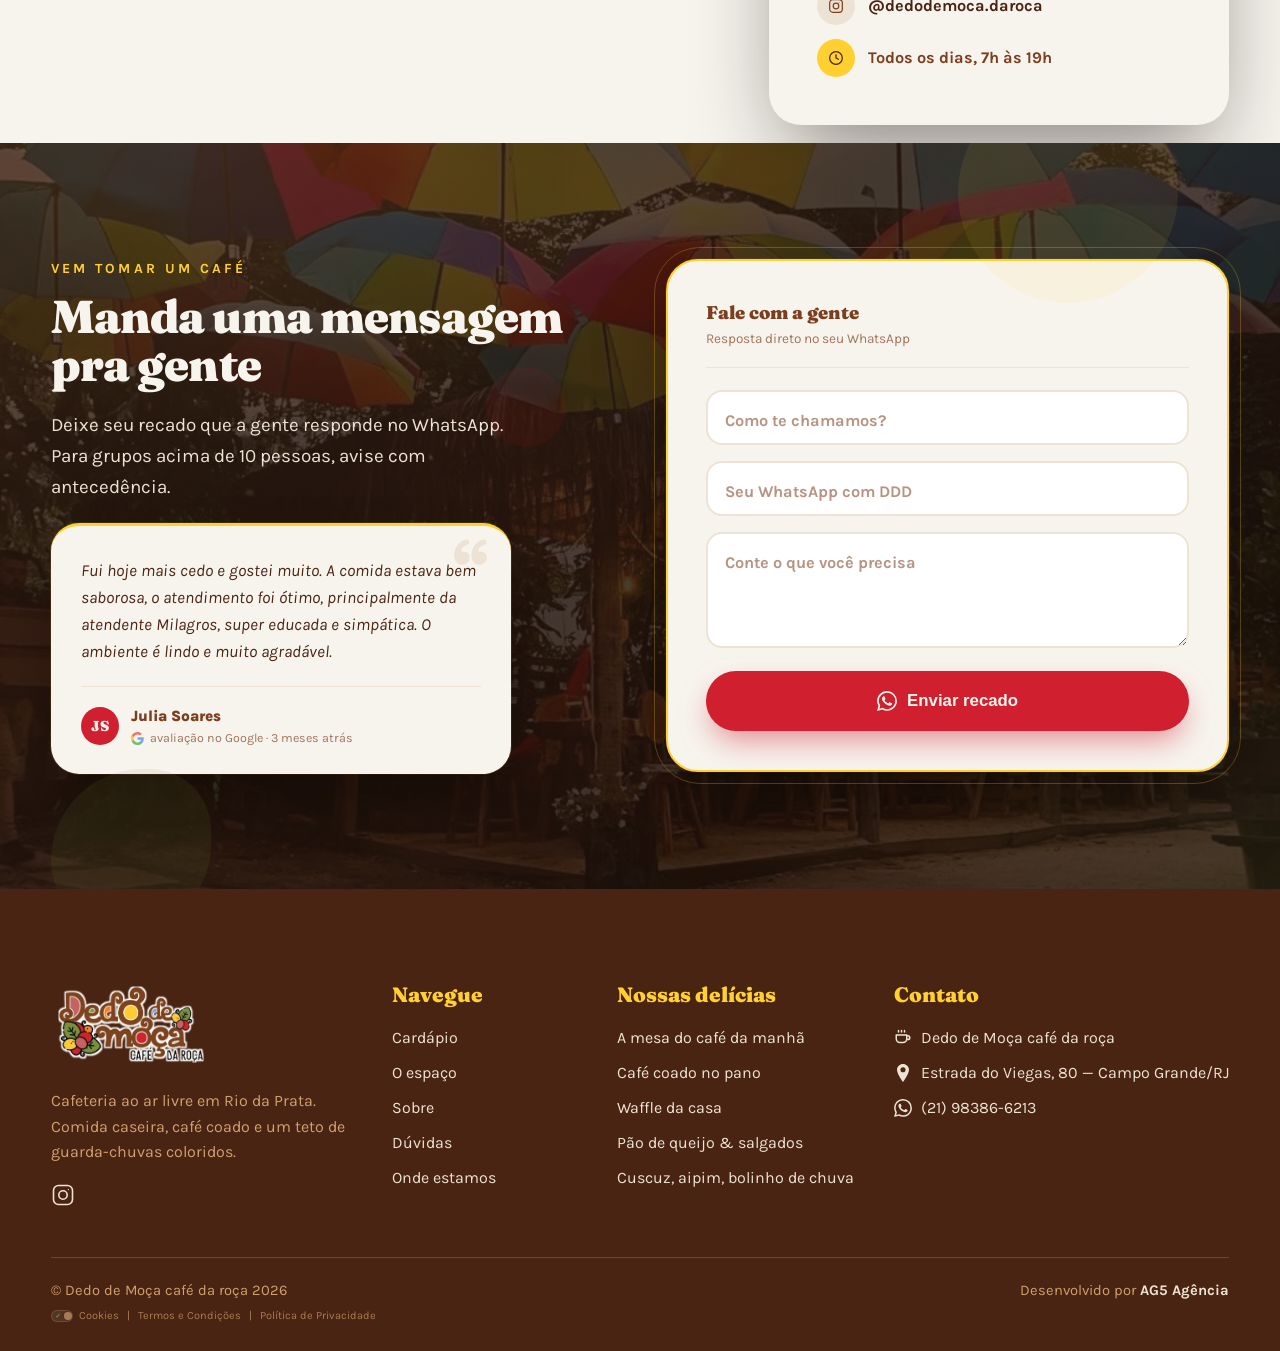
==== commit 43218136: "refactor: remove a seção de dor e solução (pedido do Mauricio, 09/11) O site vai do topo direto para" ====
--- a/index.html
+++ b/index.html
@@ -229,72 +229,6 @@
 </section>
 
 
-<!-- DOR E SOLUÇÃO (EDITORIAL ROÇA CHIC) -->
-<section class="dor" id="experiencia">
-  <div class="dor__inner">
-    <div class="dor__head" data-reveal>
-      <span class="dor__kicker-badge"><span class="dor__dot"></span>O domingo de sempre</span>
-      <h2 class="h2">Café da manhã bom não devia ser tão difícil de achar.</h2>
-      <p class="dor__subhead">Você sai de casa querendo descansar e acaba enfrentando o ritmo acelerado da cidade grande até na hora de comer.</p>
-    </div>
-
-    <div class="dor__grid">
-      <!-- LADO A: O DOMINGO CONVENCIONAL (A FRUSTRAÇÃO) -->
-      <div class="dor__card-problem" data-reveal>
-        <span class="dor__stamp dor__stamp--alert">O padrão da cidade</span>
-
-        <div class="dor__problem-img-wrap">
-          <!-- PageSpeed fix: PNG (840KB) convertido para WebP (117KB), -86% --><img class="dor__problem-img" style="object-position:50% 22%" src="assets/dedo-de-moca-cliente-caneca-mesa-farta.webp" alt="Cliente com a caneca do Dedo de Moça Café da Roça diante de uma mesa farta de café da manhã" width="960" height="960" loading="lazy" />
-          <div class="dor__problem-overlay"></div>
-          <span class="dor__tag-pill dor__tag-pill--alert">⚠️ Fila &amp; Barulho Urbano</span>
-        </div>
-
-        <h3 class="dor__problem-title">A correria das cafeterias urbanas</h3>
-
-        <p class="dor__problem-text">Fila na porta, mesa colada na outra e barulho de trânsito. Café apressado, sem alma, no preço de brunch gourmet para comer porções frias que a sua avó fazia muito melhor. E aquela sensação de relógio correndo, com o garçom limpando a mesa antes de você terminar.</p>
-
-        <div class="dor__problem-footer">
-          <span>O resultado? Você volta para casa mais cansado do que quando saiu.</span>
-        </div>
-      </div>
-
-      <!-- LADO B: O DOMINGO NO DEDO DE MOÇA (A EXPERIÊNCIA ULTRA PREMIUM) -->
-      <div class="dor__card-hero" data-reveal>
-        <div class="dor__hero-badge">
-          <span class="dor__stamp dor__stamp--gold">✦ O Refúgio da Roça</span>
-          <span class="dor__hero-stars">★★★★★</span>
-        </div>
-
-        <div class="dor__hero-img-wrap">
-          <img class="dor__hero-img" style="object-position:50% 30%" src="assets/dedo-de-moca-portal-entrada-cafe-da-roca.webp" alt="Portal de entrada do Dedo de Moça Café da Roça entre as árvores" width="768" height="960" loading="lazy" />
-          <div class="dor__hero-overlay"></div>
-          <div class="dor__hero-tagline">
-            <span class="dor__tag-pill">☕ Coador de Pano</span>
-            <span class="dor__tag-pill">🌿 Terra Batida</span>
-            <span class="dor__tag-pill">🛖 Rede na Sombra</span>
-          </div>
-        </div>
-
-        <div class="dor__hero-content">
-          <h3 class="dor__hero-title">Aqui o tempo passa devagar.</h3>
-          <p class="dor__hero-desc">Pátio arborizado de terra batida, banco de tronco de árvore, guarda-chuvas coloridos no céu, cheiro de pão de queijo assando e café coado na hora na sua mesa. Você chega, senta e desacelera.</p>
-          
-          <div class="dor__hero-features">
-            <div class="dor__feature-mini">
-              <img src="assets/dedo-de-moca-guarda-chuvas-coloridos-rua.webp" alt="Pátio ao ar livre sob guarda-chuvas coloridos" loading="lazy" width="960" height="1280" />
-              <span>Pátio ao ar livre sob os guarda-chuvas</span>
-            </div>
-            <div class="dor__feature-mini">
-              <img src="assets/dedo-de-moca-cafe-coado-bolinho-chuva-mesa.webp" alt="Receitas caseiras de família com bolo e café" loading="lazy" width="960" height="1280" />
-              <span>Receitas caseiras de família</span>
-            </div>
-          </div>
-        </div>
-      </div>
-    </div>
-  </div>
-</section>
-
 <!-- CARDÁPIO / BENTO -->
 <section class="cardapio" id="cardapio">
   <div class="wrap">
